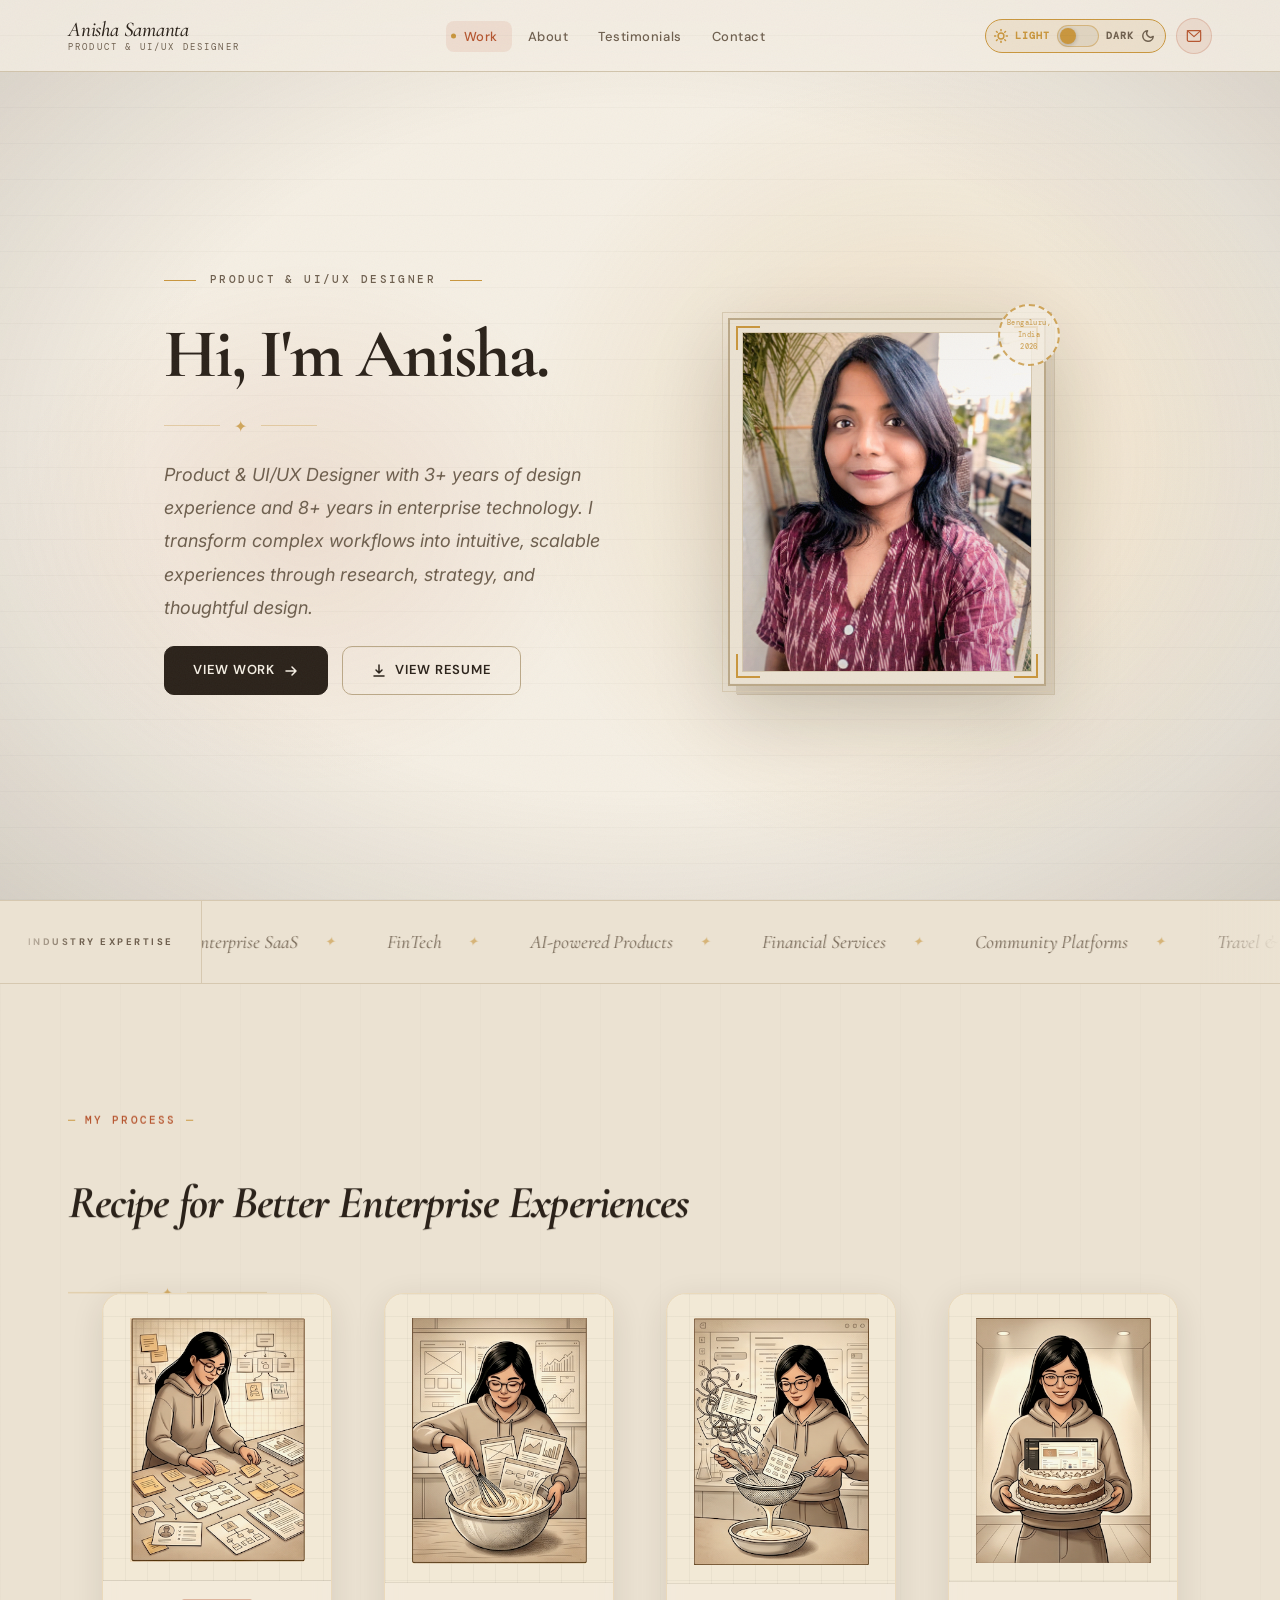
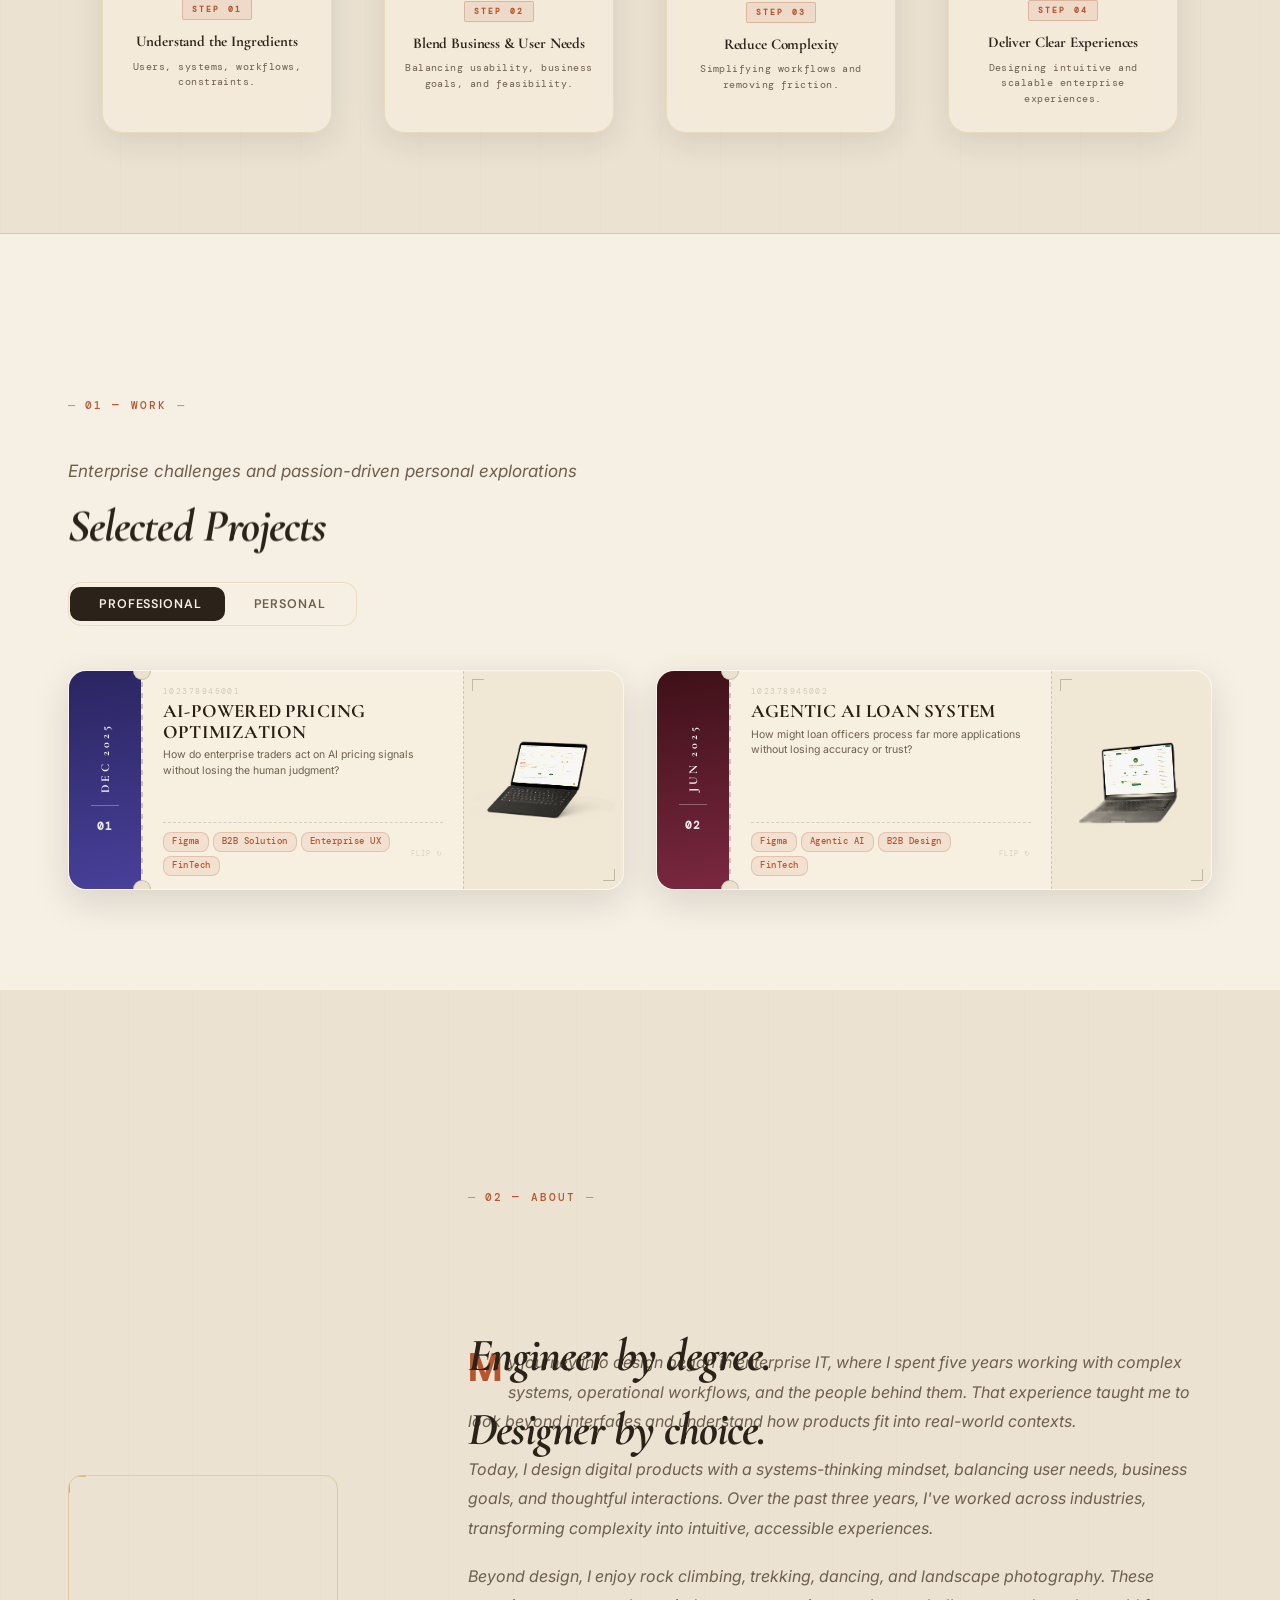
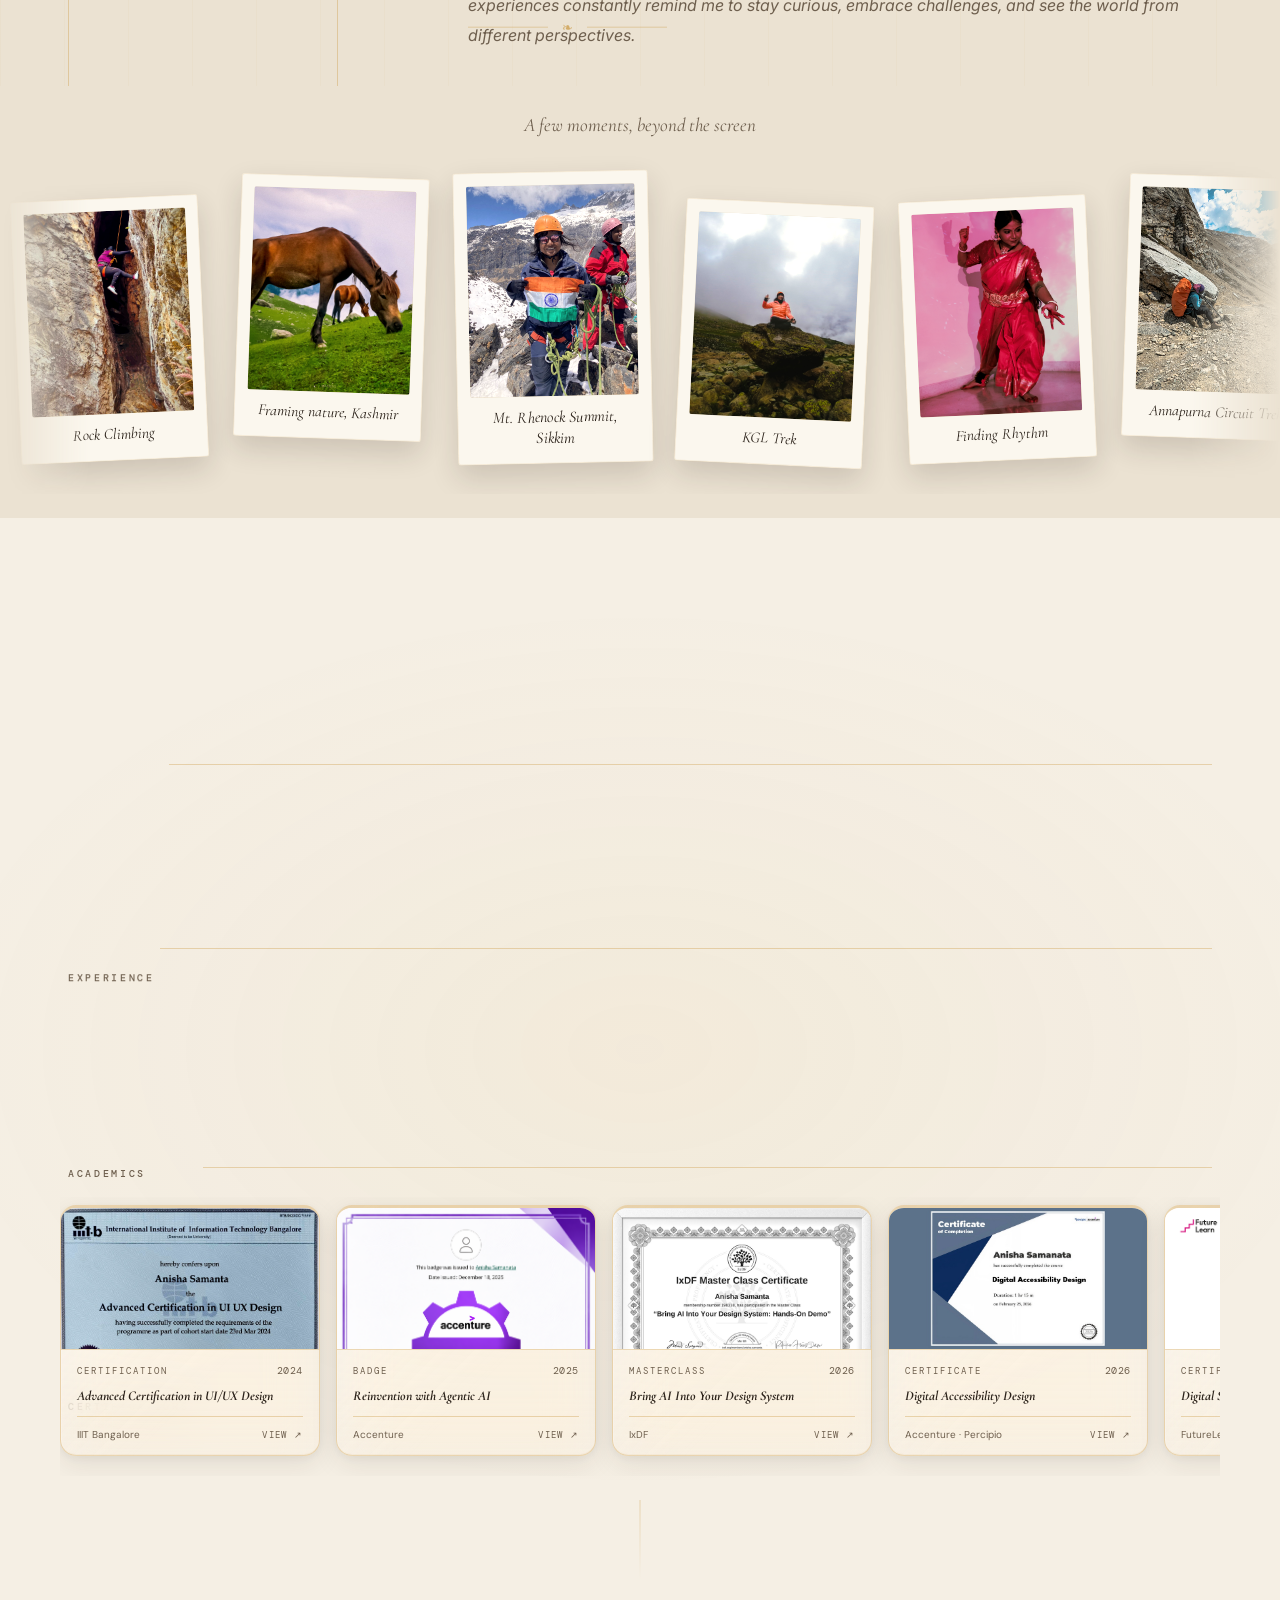
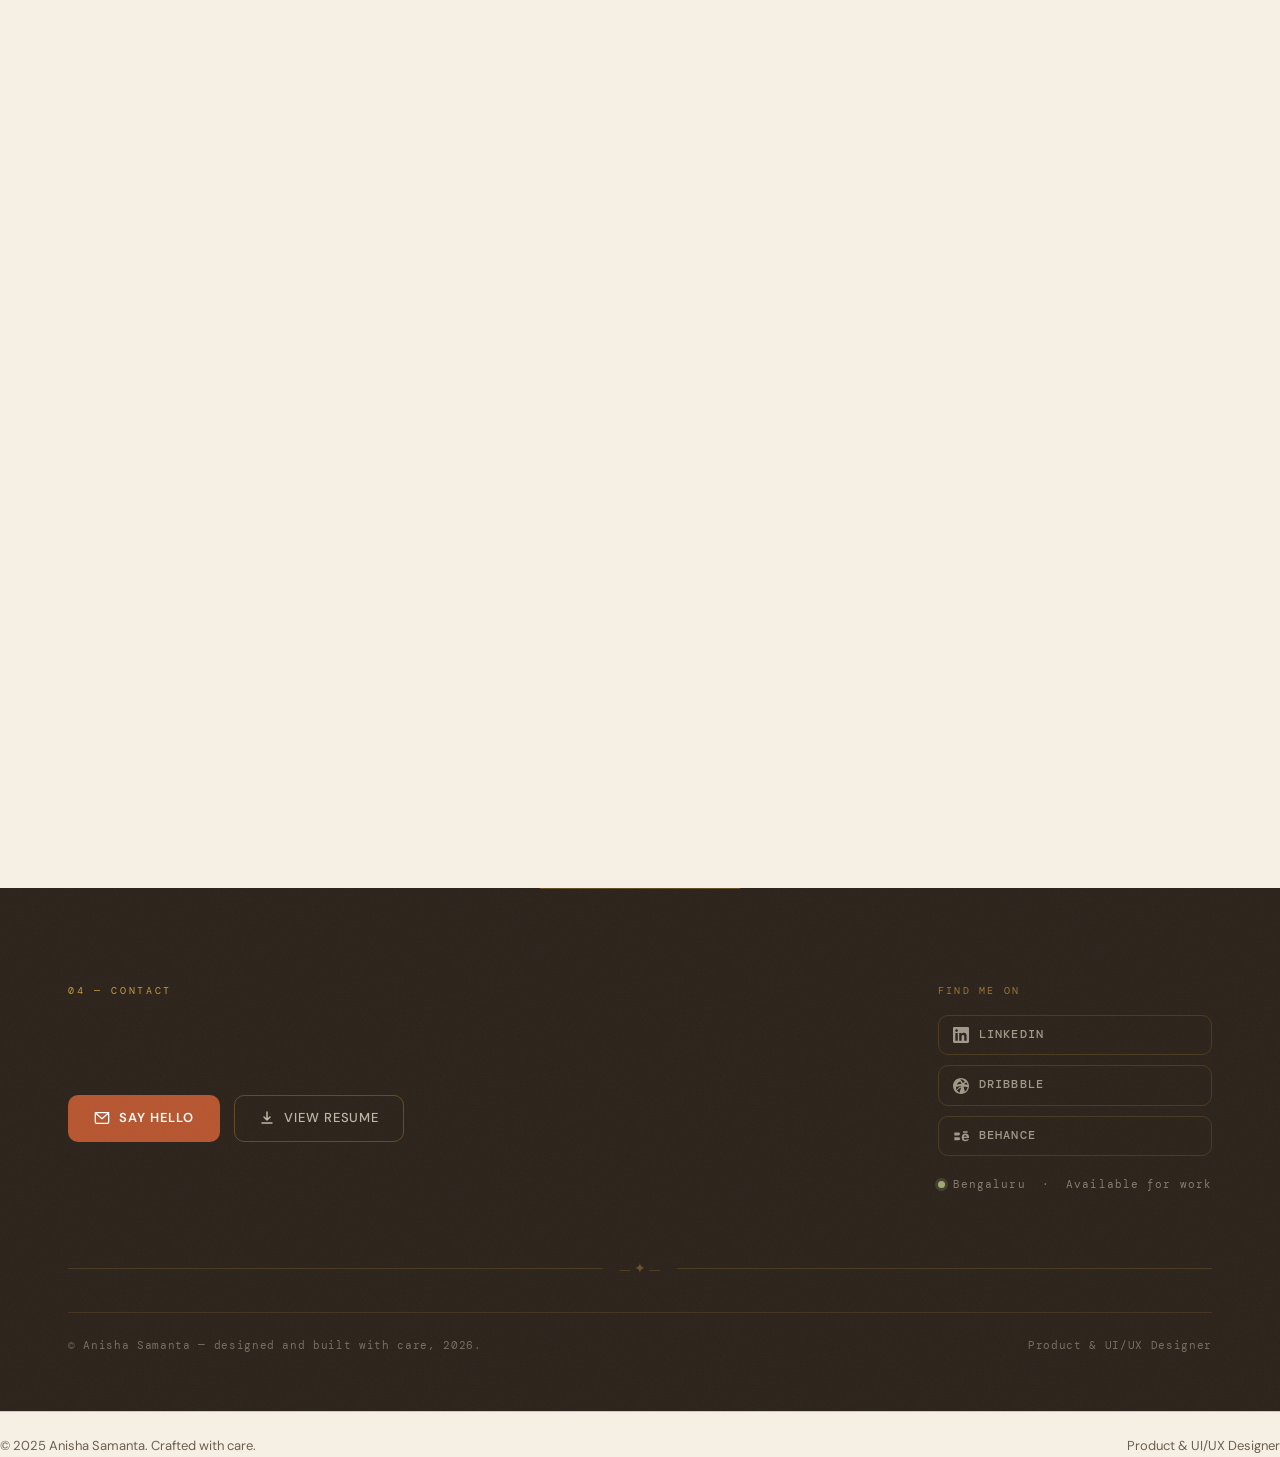
==== index.html @ d546211e "Resume: tighten header spacing to fit strictly one page; testimonials always-moving + faster Co-Auth" ====
<!DOCTYPE html>
<html lang="en" data-theme="light">
<head>
    <meta charset="UTF-8">
    <meta name="viewport" content="width=device-width, initial-scale=1.0">
    <title>Anisha Samanta — UI/UX & Product Designer</title>
    <link rel="preconnect" href="https://fonts.googleapis.com">
    <link rel="preconnect" href="https://fonts.gstatic.com" crossorigin>
    <link href="https://fonts.googleapis.com/css2?family=Cormorant+Garamond:ital,wght@0,300;0,500;0,700;1,300;1,500;1,700&family=Playfair+Display:ital,wght@0,400;0,600;0,700;1,400;1,600;1,700&family=Inter:wght@300;400;500;600&family=DM+Mono:ital,wght@0,400;0,500;1,400&family=DM+Sans:wght@300;400;500;600&display=swap" rel="stylesheet">
<style>

/* ═══════════════════════════════════════════════════════
   DESIGN TOKENS — VINTAGE & AESTHETIC SYSTEM
═══════════════════════════════════════════════════════ */
*, *::before, *::after { box-sizing: border-box; margin: 0; padding: 0; }

:root {
    /* Brief: Paper Cream · Aged Linen · Tea-stain */
    --bg:          #F5EFE4;
    --surface:     #EBE2D2;
    --surface-2:   #E0D4C0;
    --nav-bg:      rgba(245,239,228,0.78);

    /* Brief: Deep Sepia · Faded Ink */
    --ink:         #2B221A;
    --ink-muted:   #6E5F4E;
    --ink-subtle:  #9A8A78;

    /* Brief: Burnt Terracotta */
    --rust:        #B6552F;
    --rust-light:  rgba(182,85,47,0.10);
    --rust-hover:  #9E4822;

    /* Brief: Mustard Ochre */
    --gold:        #C9963D;
    --gold-mid:    rgba(201,150,61,0.35);
    --gold-faint:  rgba(201,150,61,0.13);

    /* Brief: Olive Sage */
    --olive:       #7A8456;

    /* Brief: Tea-stain */
    --border:      #D6C8B0;
    --border-dark: #BBA888;

    --shadow-sm:   0 2px 6px  rgba(43,34,26,0.12);
    --shadow:      0 8px 32px rgba(43,34,26,0.14);
    --shadow-lg:   0 24px 72px rgba(43,34,26,0.20);

    /* Glassmorphism tokens */
    --glass-bg:      rgba(245,239,228, 0.62);
    --glass-border:  rgba(201,150,61,  0.20);
    --glass-shine:   inset 0 1px 0 rgba(255,255,255, 0.32);
    --glass-blur:    blur(14px) saturate(1.5);

    /* Brief: Cormorant Garamond primary serif · Inter body/UI · DM Mono for labels */
    --serif: 'Cormorant Garamond', 'Playfair Display', Georgia, serif;
    --body:  'Inter', 'DM Sans', system-ui, -apple-system, sans-serif;
    --mono:  'DM Mono', 'JetBrains Mono', monospace;
    --ui:    'DM Sans', system-ui, -apple-system, sans-serif;

    --nav-h: 72px;
    --ease:  0.28s ease;
}

[data-theme="dark"] {
    --bg:          #16100A;
    --surface:     #201810;
    --surface-2:   #2A201A;
    --nav-bg:      rgba(22,16,10,0.78);
    --ink:         #F0E8D4;
    --ink-muted:   #C0AC90;
    --ink-subtle:  #8A7A65;
    --rust:        #D46C40;
    --rust-light:  rgba(212,108,64,0.12);
    --rust-hover:  #E07A52;
    --gold:        #D4A840;
    --gold-mid:    rgba(212,168,64,0.30);
    --gold-faint:  rgba(212,168,64,0.11);
    --olive:       #9EAA72;
    --border:      #3A2C1C;
    --border-dark: #4A3828;
    --shadow-sm:   0 2px 6px  rgba(0,0,0,0.40);
    --shadow:      0 8px 32px rgba(0,0,0,0.50);
    --shadow-lg:   0 24px 72px rgba(0,0,0,0.65);

    /* Glassmorphism tokens — dark mode */
    --glass-bg:      rgba(22,14,6,    0.62);
    --glass-border:  rgba(212,168,64, 0.16);
    --glass-shine:   inset 0 1px 0 rgba(255,255,255, 0.05);
    --glass-blur:    blur(14px) saturate(1.4);
}

html { scroll-behavior: smooth; overflow-x: hidden; }

.sr-only {
    position: absolute; width: 1px; height: 1px; padding: 0;
    margin: -1px; overflow: hidden; clip: rect(0,0,0,0);
    white-space: nowrap; border: 0;
}

body {
    font-family: var(--body);
    background-color: var(--bg);
    color: var(--ink);
    line-height: 1.6;
    overflow-x: hidden;
    transition: background-color 0.3s, color 0.3s;
}

/* Paper horizontal lines */
body::after {
    content: '';
    position: fixed; inset: 0; z-index: 9998; pointer-events: none;
    background-image: repeating-linear-gradient(
        0deg,
        rgba(43,34,26,0.025) 0px, rgba(43,34,26,0.025) 1px,
        transparent 1px, transparent 36px
    );
}
/* Grain overlay — brief: 3–5% opacity */
body::before {
    content: '';
    position: fixed; inset: 0; z-index: 9999; pointer-events: none;
    opacity: 0.04;
    background-image: url("data:image/svg+xml,%3Csvg xmlns='http://www.w3.org/2000/svg' width='300' height='300'%3E%3Cfilter id='n'%3E%3CfeTurbulence type='fractalNoise' baseFrequency='0.78' numOctaves='4' stitchTiles='stitch'/%3E%3C/filter%3E%3Crect width='300' height='300' filter='url(%23n)'/%3E%3C/svg%3E");
    background-size: 280px 280px;
}

img { max-width: 100%; display: block; }
a   { text-decoration: none; color: inherit; }
ul  { list-style: none; }
button { cursor: pointer; border: none; background: none; font-family: inherit; }
.container { max-width: 1200px; margin: 0 auto; padding: 0 28px; }

/* ═══════════════════════════════════════════════════════
   SCROLL REVEAL
═══════════════════════════════════════════════════════ */
.reveal {
    opacity: 0; transform: translateY(32px);
    transition: opacity 0.75s cubic-bezier(0.16,1,0.3,1), transform 0.75s cubic-bezier(0.16,1,0.3,1);
}
.reveal.in { opacity: 1; transform: translateY(0); }

.reveal-left  { opacity: 0; transform: translateX(-44px); transition: opacity 0.75s cubic-bezier(0.16,1,0.3,1), transform 0.75s cubic-bezier(0.16,1,0.3,1); }
.reveal-right { opacity: 0; transform: translateX( 44px); transition: opacity 0.75s cubic-bezier(0.16,1,0.3,1), transform 0.75s cubic-bezier(0.16,1,0.3,1); }
.reveal-scale { opacity: 0; transform: scale(0.88) translateY(20px); transition: opacity 0.8s ease, transform 0.8s cubic-bezier(0.34,1.2,0.64,1); }

.reveal-left.in,
.reveal-right.in  { opacity: 1; transform: translateX(0); }
.reveal-scale.in  { opacity: 1; transform: scale(1) translateY(0); }

.d1 { transition-delay: 0.06s; }
.d2 { transition-delay: 0.14s; }
.d3 { transition-delay: 0.22s; }
.d4 { transition-delay: 0.30s; }
.d5 { transition-delay: 0.38s; }
.d6 { transition-delay: 0.46s; }

.parallax-el { will-change: transform; }
.section-head h2,
.section-head .s-label,
.section-head .s-rule,
.postmark,
.footer-heading,
.cred-sub-title h3 { will-change: transform; }

@media (prefers-reduced-motion: reduce) {
    .reveal, .reveal-left, .reveal-right, .reveal-scale {
        opacity: 1; transform: none; transition: none;
    }
    .parallax-el, .hero-glow, .vignette, .dust { will-change: auto; }
}

/* ═══════════════════════════════════════════════════════
   SHARED SECTION HEADER
═══════════════════════════════════════════════════════ */
.section-head { margin-bottom: 56px; }

/* Brief: mono labels for section numbers */
.s-label {
    display: inline-flex; align-items: center; gap: 10px;
    font-family: var(--mono);
    font-size: 10.5px; font-weight: 500; letter-spacing: 0.20em;
    text-transform: uppercase; color: var(--rust);
    margin-bottom: 14px;
}
.s-label::before, .s-label::after {
    content: '—' / ''; color: var(--gold);
    font-family: var(--mono); font-weight: 400;
    font-size: 12px; letter-spacing: 0;
}

.section-head h2 {
    font-family: var(--serif);
    font-size: clamp(30px, 3.6vw, 50px);
    font-weight: 700; font-style: italic;
    letter-spacing: -0.02em; color: var(--ink);
    margin-bottom: 12px;
}
.section-head p {
    font-family: var(--body);
    font-size: 17px; font-style: italic;
    color: var(--ink-muted); max-width: 520px;
}

/* Ornamental rule under section head */
.s-rule {
    display: flex; align-items: center; gap: 14px;
    margin-top: 20px;
}
.s-rule-line { height: 1px; flex: 1; background: var(--gold-mid); max-width: 80px; }
.s-rule-sym  { font-size: 13px; color: var(--gold); opacity: 0.7; }

/* ═══════════════════════════════════════════════════════
   NAV
═══════════════════════════════════════════════════════ */
nav {
    position: fixed; top: 0; left: 0; right: 0; z-index: 100;
    height: var(--nav-h);
    background: var(--nav-bg);
    backdrop-filter: blur(18px);
    -webkit-backdrop-filter: blur(18px);
    border-bottom: 1px solid var(--border);
    display: flex; align-items: center;
    transition: background var(--ease), border-color var(--ease);
}
.nav-inner { display: flex; align-items: center; justify-content: space-between; width: 100%; }

.nav-logo { display: flex; flex-direction: column; gap: 3px; line-height: 1; }
/* Brief: Cormorant Garamond italic weight 500 ~22px, terracotta underline draws in on hover */
.logo-name {
    font-family: var(--serif); font-size: 21px; font-weight: 500; font-style: italic;
    letter-spacing: -0.01em; color: var(--ink);
    position: relative; display: inline-block;
    transition: color var(--ease);
}
.logo-name::after {
    content: '';
    position: absolute; left: 0; bottom: -2px; width: 0; height: 1.5px;
    background: var(--rust);
    transition: width 0.2s ease;
}
.logo-name:hover { color: var(--rust); }
.logo-name:hover::after { width: 100%; }

/* Brief: mono font for sub-label */
.logo-sub {
    font-family: var(--mono); font-size: 9px; font-weight: 400;
    letter-spacing: 0.24em; text-transform: uppercase; color: var(--ink-muted);
}

.nav-links { display: flex; align-items: center; gap: 2px; }
.nav-links a {
    font-family: var(--ui); padding: 7px 14px; border-radius: 8px;
    font-size: 13px; font-weight: 500; letter-spacing: 0.04em; color: var(--ink-muted);
    transition: color var(--ease), background var(--ease);
    position: relative;
}
.nav-links a:hover { color: var(--ink); background: var(--surface); }
/* Brief: active section gets a small mustard dot before the label */
.nav-links a.active { color: var(--rust); background: var(--rust-light); }
.nav-links a.active::before {
    content: '';
    position: absolute; left: 5px; top: 50%; transform: translateY(-50%);
    width: 5px; height: 5px; border-radius: 50%;
    background: var(--gold);
}
.nav-links a.active { padding-left: 18px; }

/* Brief: nav shrinks on scroll (padding 24px → 16px) */
nav { transition: background var(--ease), border-color var(--ease), padding var(--ease); }
nav.nav-scrolled { padding-top: 0; padding-bottom: 0; }
nav.nav-scrolled .nav-inner { height: calc(var(--nav-h) - 16px); }

.nav-actions { display: flex; align-items: center; gap: 10px; }
.nav-hello-btn {
    display: inline-flex; align-items: center; justify-content: center;
    width: 36px; height: 36px;
    text-decoration: none;
    color: var(--rust);
    background: var(--rust-light);
    border: 1px solid rgba(182,85,47,0.22);
    border-radius: 50%;
    transition: background 0.18s, border-color 0.18s, color 0.18s, transform 0.18s;
    flex-shrink: 0;
}
.nav-hello-btn svg { width: 16px; height: 16px; flex-shrink: 0; }
.nav-hello-btn:hover {
    background: var(--rust);
    border-color: var(--rust);
    color: #fff;
    transform: translateY(-1px);
}
@media (max-width: 640px) { .nav-hello-btn { display: none; } }

/* ── Theme toggle pill ── */
.theme-toggle {
    display: flex; align-items: center; gap: 7px;
    background: none; border: none; cursor: pointer;
    padding: 5px 10px 5px 8px; border-radius: 24px;
    border: 1.5px solid var(--gold);
    background: var(--gold-faint);
    transition: background 0.25s, box-shadow 0.25s;
    animation: tt-hello 2.4s ease-in-out 0.8s 3;
}
.theme-toggle:hover { background: rgba(201,150,61,0.18); box-shadow: 0 0 0 3px rgba(201,150,61,0.18); }

@keyframes tt-hello {
    0%,100% { box-shadow: 0 0 0 0 rgba(201,150,61,0); }
    50%      { box-shadow: 0 0 0 6px rgba(201,150,61,0); }
    25%,75%  { box-shadow: 0 0 0 5px rgba(201,150,61,0.28); }
}

.tt-track {
    position: relative; flex-shrink: 0;
    width: 42px; height: 22px;
    background: var(--surface-2);
    border: 1.5px solid rgba(201,150,61,0.5);
    border-radius: 11px;
    transition: background 0.3s;
}
[data-theme="dark"] .tt-track { background: rgba(201,150,61,0.12); }

.tt-thumb {
    position: absolute; top: 2px; left: 2px;
    width: 16px; height: 16px; border-radius: 50%;
    background: var(--gold);
    box-shadow: 0 1px 4px rgba(0,0,0,0.22);
    transition: transform 0.35s cubic-bezier(0.34,1.28,0.64,1);
}
[data-theme="dark"] .tt-thumb { transform: translateX(20px); }

.tt-icon { width: 14px; height: 14px; flex-shrink: 0; transition: color 0.3s; color: var(--ink-muted); }
[data-theme="light"] .tt-sun  { color: var(--gold); }
[data-theme="dark"]  .tt-moon { color: var(--gold); }

.tt-label {
    font-family: var(--mono); font-size: 10px; font-weight: 700;
    letter-spacing: 0.1em; text-transform: uppercase;
    color: var(--ink-muted); transition: color 0.3s; white-space: nowrap;
}
[data-theme="light"] .tt-label-light { color: var(--gold); }
[data-theme="light"] .tt-label-dark  { color: var(--ink-muted); }
[data-theme="dark"]  .tt-label-dark  { color: var(--gold); }
[data-theme="dark"]  .tt-label-light { color: var(--ink-muted); }

.ham-btn {
    display: none; width: 38px; height: 38px; border-radius: 10px;
    background: var(--glass-bg); border: 1px solid var(--glass-border);
    backdrop-filter: var(--glass-blur); -webkit-backdrop-filter: var(--glass-blur);
    align-items: center; justify-content: center;
    flex-direction: column; gap: 5px; padding: 10px;
}
.ham-btn span { display: block; width: 100%; height: 1.5px; background: var(--ink); border-radius: 2px; transition: all var(--ease); }

.mob-nav {
    display: none; position: fixed; top: var(--nav-h); left: 0; right: 0;
    background: var(--glass-bg);
    backdrop-filter: var(--glass-blur);
    -webkit-backdrop-filter: var(--glass-blur);
    border-bottom: 1px solid var(--glass-border);
    border-radius: 0 0 16px 16px;
    padding: 12px 20px 16px; flex-direction: column; gap: 2px; z-index: 99;
    box-shadow: 0 12px 32px rgba(43,34,26,0.14), var(--glass-shine);
}
.mob-nav.open { display: flex; }
.mob-nav a {
    font-family: var(--ui); padding: 12px 16px; border-radius: 10px;
    font-size: 14px; font-weight: 500; color: var(--ink-muted); transition: all var(--ease);
}
.mob-nav a:hover { color: var(--ink); background: rgba(201,150,61,0.10); }

/* ═══════════════════════════════════════════════════════
   HERO
═══════════════════════════════════════════════════════ */
#hero {
    min-height: 100vh; padding-top: var(--nav-h);
    display: flex; align-items: center;
    position: relative; overflow: hidden;
}
.hero-glow {
    position: absolute; inset: 0; z-index: 0; pointer-events: none; will-change: transform;
    background:
        radial-gradient(ellipse 52% 72% at 72% 52%, rgba(201,150,61,0.22) 0%, transparent 62%),
        radial-gradient(ellipse 40% 50% at 24% 58%, rgba(182,85,47,0.10) 0%, transparent 58%);
}
[data-theme="dark"] .hero-glow {
    background:
        radial-gradient(ellipse 52% 72% at 72% 52%, rgba(212,168,64,0.22) 0%, transparent 62%),
        radial-gradient(ellipse 40% 50% at 24% 58%, rgba(212,108,64,0.12) 0%, transparent 58%);
}
.vignette {
    position: absolute; inset: 0; z-index: 1; pointer-events: none; will-change: transform;
    background: radial-gradient(ellipse 85% 85% at 50% 50%, transparent 45%, rgba(43,34,26,0.22) 100%);
}
[data-theme="dark"] .vignette {
    background: radial-gradient(ellipse 85% 85% at 50% 50%, transparent 45%, rgba(0,0,0,0.45) 100%);
}
.dust { position: absolute; inset: 0; z-index: 2; pointer-events: none; overflow: hidden; will-change: transform; }
.d { position: absolute; border-radius: 50%; background: var(--gold); opacity: 0; animation: rise linear infinite; }
@keyframes rise {
    0%      { opacity: 0; transform: translateY(0) scale(1); }
    10%,88% { opacity: var(--op); }
    100%    { opacity: 0; transform: translateY(-100px) scale(0.6); }
}

.hero-grid {
    display: grid; grid-template-columns: 1fr 1fr; gap: 72px; align-items: center;
    position: relative; z-index: 3; padding: 72px 0 56px;
}
.hero-text { animation: fadeUp 1s cubic-bezier(0.16,1,0.3,1) both; }

.eyebrow { display: inline-flex; align-items: center; gap: 14px; margin-bottom: 28px; }
.eyebrow-rule { display: block; width: 32px; height: 1.5px; background: var(--gold); flex-shrink: 0; }
/* Brief: mono for eyebrow label */
.eyebrow-text {
    font-family: var(--mono); font-size: 11px; font-weight: 500;
    letter-spacing: 0.22em; text-transform: uppercase; color: var(--ink-muted);
}
.hero-h1 {
    font-family: var(--serif); font-size: clamp(38px, 5.4vw, 70px);
    font-weight: 700; line-height: 1.08; letter-spacing: -0.025em; margin-bottom: 26px;
}
.hero-h1 em { font-style: italic; font-weight: 400; color: var(--rust); }

.orn { display: flex; align-items: center; gap: 14px; margin-bottom: 24px; }
.orn-line { flex: 1; height: 1px; background: var(--gold-mid); max-width: 56px; }
.orn-sym  { font-size: 16px; color: var(--gold); line-height: 1; opacity: 0.80; }

.hero-p {
    font-family: var(--body); font-size: 18px; font-style: italic;
    color: var(--ink-muted); line-height: 1.85; max-width: 440px; margin-bottom: 22px;
}

/* Hero — current company, centered below the photo, width matched to the photo */
.hero-current {
    margin-top: 22px; align-self: stretch; box-sizing: border-box;
    display: flex; flex-direction: column; align-items: center; gap: 8px;
    padding: 13px 20px; border-radius: 12px; white-space: nowrap;
    background: var(--glass-bg);
    backdrop-filter: var(--glass-blur); -webkit-backdrop-filter: var(--glass-blur);
    border: 1px solid var(--glass-border); box-shadow: var(--shadow), var(--glass-shine);
}
.hc-cur-label { font-family: var(--mono); font-size: 9.5px; font-weight: 500; letter-spacing: 0.14em; text-transform: uppercase; color: var(--ink-muted); }
.hc-logos { display: flex; align-items: center; justify-content: center; gap: 14px; }
.hc-sep { width: 1px; height: 15px; background: var(--gold-mid); flex-shrink: 0; }
.hero-current .hp-logo { height: 14px; }
/* Accenture art includes the chevron above the wordmark — taller box to match optically */
.hc-logos img.hp-logo:last-of-type { height: 22px; }

/* Company logos (hero + about) */
.hp-co { font-family: var(--serif); font-size: 19px; font-weight: 700; font-style: italic; color: var(--ink); line-height: 1; } /* onerror text fallback */
.hp-logo { display: block; height: 18px; width: auto; max-width: 130px; object-fit: contain; }
/* Dark mode: dark-inked logos would vanish — sit them on a light chip, brand colors untouched */
[data-theme="dark"] .hp-logo {
    box-sizing: content-box; background: #F2EAD9;
    padding: 4px 8px; border-radius: 6px;
    box-shadow: 0 1px 4px rgba(0,0,0,0.28);
}


.ctas { display: flex; gap: 14px; flex-wrap: wrap; margin-bottom: 30px; }

.btn {
    display: inline-flex; align-items: center; gap: 8px;
    padding: 13px 28px; border-radius: 10px;
    font-family: var(--ui); font-size: 13px; font-weight: 600;
    letter-spacing: 0.06em; text-transform: uppercase;
    transition: all var(--ease); white-space: nowrap;
    position: relative; overflow: hidden;
}
.btn:active { transform: scale(0.97) !important; }
.btn svg { flex-shrink: 0; transition: transform 0.3s ease; }

.btn-primary { background: var(--ink); color: var(--bg); border: 1.5px solid var(--ink); }
.btn-primary:hover {
    background: var(--rust); border-color: var(--rust); color: #fff;
    transform: translateY(-2px); box-shadow: 0 8px 28px rgba(182,85,47,0.35);
}
.btn-primary:hover svg { transform: translateX(3px); }

.btn-ghost { background: transparent; color: var(--ink); border: 1.5px solid var(--border-dark); }
.btn-ghost:hover { border-color: var(--rust); color: var(--rust); transform: translateY(-2px); }
.btn-ghost:hover svg { transform: translateY(2px); }

/* Brief: mono for availability label */
.badge-avail { display: inline-flex; align-items: center; gap: 9px; font-family: var(--mono); font-size: 11px; font-weight: 400; letter-spacing: 0.08em; color: var(--ink-muted); }
/* Brief: Olive Sage dot for availability */
.avail-dot { width: 8px; height: 8px; border-radius: 50%; background: var(--olive); flex-shrink: 0; box-shadow: 0 0 0 3px rgba(122,132,86,0.22); animation: blink 2.6s ease-in-out infinite; }
@keyframes blink {
    0%,100% { box-shadow: 0 0 0 3px rgba(122,132,86,0.22); }
    50%      { box-shadow: 0 0 0 7px rgba(122,132,86,0.08); }
}

/* Portrait */
.hero-portrait {
    display: flex; justify-content: center; align-items: flex-start;
    animation: fadeUp 1s cubic-bezier(0.16,1,0.3,1) 0.22s both;
    padding-top: 16px; padding-right: 18px;
}
.port-wrap { position: relative; display: inline-block; padding-bottom: 0; }

.port-frame {
    position: relative; display: block; padding: 12px;
    background: var(--surface); border: 2px solid var(--border-dark);
    outline: 1px solid var(--border); outline-offset: 5px;
    box-shadow: var(--shadow-lg), 8px 8px 0 var(--surface-2), 9px 9px 0 var(--border);
    transition: box-shadow var(--ease), outline-color var(--ease);
}
.port-frame:hover { outline-color: var(--gold); }

.port-frame::before { content: ''; position: absolute; top: 6px; left: 6px; width: 24px; height: 24px; border-top: 2px solid var(--gold); border-left: 2px solid var(--gold); }
.port-frame::after  { content: ''; position: absolute; bottom: 6px; right: 6px; width: 24px; height: 24px; border-bottom: 2px solid var(--gold); border-right: 2px solid var(--gold); }
.c-tr { position: absolute; top: 6px; right: 6px; width: 24px; height: 24px; border-top: 2px solid var(--gold); border-right: 2px solid var(--gold); }
.c-bl { position: absolute; bottom: 6px; left: 6px; width: 24px; height: 24px; border-bottom: 2px solid var(--gold); border-left: 2px solid var(--gold); }

.port-stamp {
    position: absolute; top: -16px; right: -16px; width: 62px; height: 62px; border-radius: 50%;
    border: 2px dashed var(--gold); background: var(--bg);
    display: flex; align-items: center; justify-content: center; opacity: 0.80; z-index: 4;
    transition: transform 0.5s ease, opacity var(--ease);
}
.port-frame:hover .port-stamp { transform: rotate(15deg); opacity: 1; }
.port-stamp span { font-family: var(--mono); font-size: 7px; font-weight: 500; color: var(--gold); text-align: center; line-height: 1.7; letter-spacing: 0.06em; }

.port-inner {
    width: 290px; height: 340px; background: var(--surface-2); border: 1px solid var(--border);
    overflow: hidden; position: relative; display: flex; align-items: center; justify-content: center;
}
.port-inner img { width: 100%; height: 100%; object-fit: cover; object-position: top; filter: sepia(0.20) contrast(1.08) brightness(0.97) saturate(1.18) hue-rotate(-6deg); transition: filter 0.5s ease, transform 0.5s ease; }
.port-inner img:hover { filter: sepia(0.08) contrast(1.05) brightness(1.0) saturate(1.28); transform: scale(1.03); }
.port-inner::after { content: ''; position: absolute; inset: 0; pointer-events: none; background: linear-gradient(160deg, rgba(201,150,61,0.08) 0%, transparent 45%, rgba(43,34,26,0.18) 100%); }
.port-initials { font-family: var(--serif); font-size: 76px; font-weight: 700; font-style: italic; color: var(--rust); opacity: 0.12; user-select: none; position: absolute; letter-spacing: -4px; }

.port-stats {
    position: absolute; bottom: 0; left: 50%; transform: translateX(-50%);
    background: var(--glass-bg);
    backdrop-filter: var(--glass-blur); -webkit-backdrop-filter: var(--glass-blur);
    border: 1px solid var(--glass-border); border-radius: 14px;
    border-left: 3px solid var(--gold); padding: 14px 22px; display: flex;
    gap: 26px; box-shadow: var(--shadow), var(--glass-shine); white-space: nowrap;
}
.stat-num { font-family: var(--serif); font-size: 28px; font-weight: 700; font-style: italic; color: var(--rust); letter-spacing: -1px; line-height: 1; }
.stat-lbl { font-family: var(--ui); font-size: 9.5px; font-weight: 600; letter-spacing: 0.14em; text-transform: uppercase; color: var(--ink-muted); margin-top: 5px; }

@keyframes fadeUp { from { opacity: 0; transform: translateY(32px); } to { opacity: 1; transform: translateY(0); } }

/* Brief: scroll cue — thin vertical line + SCROLL ↓ label */
.scroll-cue {
    display: flex; align-items: center; gap: 14px;
    margin-top: 40px;
}
.scroll-cue-line {
    width: 1px; height: 48px;
    background: linear-gradient(to bottom, var(--gold), transparent);
    flex-shrink: 0;
}
.scroll-cue-label {
    font-family: var(--mono); font-size: 10px; font-weight: 400;
    letter-spacing: 0.22em; text-transform: uppercase;
    color: var(--ink-subtle); writing-mode: horizontal-tb;
    animation: scrollBounce 2s ease-in-out infinite;
}
@keyframes scrollBounce {
    0%, 100% { transform: translateY(0); opacity: 0.6; }
    50%       { transform: translateY(4px); opacity: 1; }
}

/* ═══════════════════════════════════════════════════════
   TICKER BELT
═══════════════════════════════════════════════════════ */
.ticker-belt { border-top: 1px solid var(--border); background: var(--surface); overflow: hidden; position: relative; }
.ticker-belt::before, .ticker-belt::after { content: ''; position: absolute; top: 0; bottom: 0; width: 80px; z-index: 2; pointer-events: none; }
.ticker-belt::before { left: 0; background: linear-gradient(to right, var(--surface), transparent); }
.ticker-belt::after  { right: 0; background: linear-gradient(to left,  var(--surface), transparent); }

.ticker-row { display: flex; align-items: stretch; }
.ticker-label { flex-shrink: 0; font-family: var(--ui); font-size: 9.5px; font-weight: 700; letter-spacing: 0.26em; text-transform: uppercase; color: var(--ink-muted); padding: 0 28px; border-right: 1px solid var(--border); display: flex; align-items: center; white-space: nowrap; }
.ticker-scroll { overflow: hidden; flex: 1; }
.ticker-track { display: flex; align-items: center; width: max-content; padding: 26px 0; will-change: transform; }
.tick { font-family: var(--serif); font-size: 19px; font-weight: 400; font-style: italic; color: var(--ink-muted); padding: 0 26px; white-space: nowrap; transition: color var(--ease); display: flex; align-items: center; gap: 26px; }
.tick:hover { color: var(--rust); }
.tick-sep { font-size: 13px; color: var(--gold); opacity: 0.60; }

/* ═══════════════════════════════════════════════════════
   DESIGN APPROACH — RECIPE CARDS
═══════════════════════════════════════════════════════ */
#approach {
    padding: 100px 0;
    background: var(--surface);
    border-top: 1px solid var(--border);
    position: relative;
    overflow: hidden;
}
#approach::before {
    content: '';
    position: absolute; inset: 0; pointer-events: none;
    background-image: repeating-linear-gradient(
        90deg, rgba(43,34,26,0.015) 0px, rgba(43,34,26,0.015) 1px, transparent 1px, transparent 60px
    );
}

.recipe-steps {
    display: flex;
    align-items: stretch;
    justify-content: center;
    gap: 0;
    margin-top: 56px;
}

/* Glassmorphic recipe card */
.recipe-step {
    flex: 1;
    max-width: 230px;
    display: flex;
    flex-direction: column;
    background: var(--glass-bg);
    backdrop-filter: var(--glass-blur);
    -webkit-backdrop-filter: var(--glass-blur);
    border: 1px solid var(--glass-border);
    border-radius: 20px;
    overflow: hidden;
    box-shadow: var(--glass-shine), 0 8px 32px rgba(43,34,26,0.11);
    transition: transform 0.35s ease, box-shadow 0.35s ease, border-color 0.35s ease;
}
.recipe-step:hover {
    transform: translateY(-10px);
    box-shadow: var(--glass-shine), 0 22px 56px rgba(43,34,26,0.17);
    border-color: rgba(201,150,61,0.35);
}

/* Image zone — warm paper with blueprint grid */
.recipe-step-img-zone {
    width: 100%;
    padding: 24px 20px 18px;
    background: rgba(242,233,213,0.80);
    background-image:
        linear-gradient(rgba(43,34,26,0.04) 1px, transparent 1px),
        linear-gradient(90deg, rgba(43,34,26,0.04) 1px, transparent 1px);
    background-size: 22px 22px;
    display: flex;
    align-items: center;
    justify-content: center;
    border-bottom: 1px solid rgba(43,34,26,0.09);
    min-height: 200px;
}

.recipe-step-img {
    width: 100%;
    max-width: 175px;
    height: auto;
    object-fit: contain;
    display: block;
    filter: sepia(0.1) contrast(1.06) brightness(0.97);
    transition: transform 0.4s cubic-bezier(0.34,1.56,0.64,1);
}
.recipe-step:hover .recipe-step-img { transform: scale(1.05); }

/* SVG icon zone (for steps without image files) */
.recipe-step-icon-zone {
    width: 100%;
    padding: 24px 20px 18px;
    background: rgba(242,233,213,0.80);
    background-image:
        linear-gradient(rgba(43,34,26,0.04) 1px, transparent 1px),
        linear-gradient(90deg, rgba(43,34,26,0.04) 1px, transparent 1px);
    background-size: 22px 22px;
    display: flex;
    align-items: center;
    justify-content: center;
    border-bottom: 1px solid rgba(43,34,26,0.09);
    min-height: 200px;
}

.recipe-step-icon {
    width: 150px;
    height: 150px;
    display: flex;
    align-items: center;
    justify-content: center;
    color: var(--rust);
    opacity: 0.75;
    transition: transform 0.4s cubic-bezier(0.34,1.56,0.64,1), opacity 0.3s;
}
.recipe-step:hover .recipe-step-icon { opacity: 1; transform: scale(1.06); }

/* Content zone below image */
.recipe-step-body {
    padding: 18px 18px 24px;
    display: flex;
    flex-direction: column;
    align-items: center;
    text-align: center;
    flex: 1;
}

.recipe-step-num {
    font-family: var(--mono);
    font-size: 8px;
    font-weight: 700;
    letter-spacing: 0.26em;
    text-transform: uppercase;
    color: var(--rust);
    border: 1px solid rgba(182,85,47,0.28);
    border-radius: 2px;
    padding: 3px 9px;
    margin-bottom: 12px;
    background: var(--rust-light);
}

.recipe-step-title {
    font-family: var(--serif);
    font-size: 15px;
    font-weight: 700;
    color: var(--ink);
    margin-bottom: 8px;
    line-height: 1.3;
    letter-spacing: -0.01em;
}

.recipe-step-caption {
    font-family: var(--mono);
    font-size: 9.5px;
    font-weight: 400;
    letter-spacing: 0.05em;
    color: var(--ink-muted);
    line-height: 1.65;
}

/* Dotted arrow between cards */
.recipe-arrow {
    flex-shrink: 0;
    width: 52px;
    display: flex;
    align-items: center;
    justify-content: center;
    color: var(--gold);
    opacity: 0;
    padding-bottom: 80px;
    transform: scaleX(0);
    transform-origin: left center;
    transition: opacity 0.35s ease, transform 0.5s cubic-bezier(0.16,1,0.3,1);
}

/* ── Approach section: scroll-triggered stagger animation ── */
.recipe-steps .recipe-step {
    opacity: 0;
    transform: translateX(-44px) scale(0.97);
    transition:
        opacity   0.6s cubic-bezier(0.16,1,0.3,1),
        transform 0.6s cubic-bezier(0.16,1,0.3,1),
        border-color 0.35s ease,
        box-shadow   0.35s ease;
}

/* Sequential reveal: steps slide in horizontally, arrows draw as a progress status.
   Revealed items stay open; the whole thing resets/replays when the section
   re-enters the viewport (see the approach observer JS). */
#approach.approach-in .recipe-steps .recipe-step {
    opacity: 1;
    transform: translateX(0) scale(1);
}
#approach.approach-in .recipe-steps .recipe-arrow { opacity: 0.72; transform: scaleX(1); }

/* Child order: step(1) arrow(2) step(3) arrow(4) step(5) arrow(6) step(7) */
#approach.approach-in .recipe-steps > :nth-child(1) { transition-delay: 0.10s; }
#approach.approach-in .recipe-steps > :nth-child(2) { transition-delay: 0.45s; }
#approach.approach-in .recipe-steps > :nth-child(3) { transition-delay: 0.70s; }
#approach.approach-in .recipe-steps > :nth-child(4) { transition-delay: 1.05s; }
#approach.approach-in .recipe-steps > :nth-child(5) { transition-delay: 1.30s; }
#approach.approach-in .recipe-steps > :nth-child(6) { transition-delay: 1.65s; }
#approach.approach-in .recipe-steps > :nth-child(7) { transition-delay: 1.90s; }

/* ═══════════════════════════════════════════════════════
   WORK / PROJECTS SECTION
═══════════════════════════════════════════════════════ */
#work {
    padding: 100px 0;
    background: var(--bg);
    border-top: 1px solid var(--border);
}

/* ── Tabs ── */
.tabs-shell {
    display: flex; align-items: center; gap: 0;
    width: fit-content;
    border: 1.5px solid var(--glass-border);
    border-radius: 14px;
    padding: 4px;
    background: var(--glass-bg);
    backdrop-filter: var(--glass-blur); -webkit-backdrop-filter: var(--glass-blur);
    box-shadow: var(--glass-shine);
    margin-bottom: 44px;
    position: relative;
}
/* Sliding pill */
.tab-pill {
    position: absolute; top: 4px; bottom: 4px;
    background: var(--ink); border-radius: 10px;
    transition: left 0.38s cubic-bezier(0.4,0,0.2,1), width 0.38s cubic-bezier(0.4,0,0.2,1);
    pointer-events: none; z-index: 0;
}

.tab-btn {
    font-family: var(--ui); font-size: 12.5px; font-weight: 600;
    letter-spacing: 0.07em; text-transform: uppercase;
    padding: 9px 26px; border-radius: 10px;
    color: var(--ink-muted); position: relative; z-index: 1;
    transition: color 0.28s ease;
}
.tab-btn.active { color: var(--bg); }
.tab-btn:hover:not(.active) { color: var(--ink); }

/* Micro: tab content fade-in */
.proj-grid { display: grid; grid-template-columns: repeat(2,1fr); gap: 32px; }
.proj-grid.hidden { display: none; }


/* ─── RETRO TICKET PROJECT CARDS ─────────────────────────── */
/*
  Layout mirrors the reference image:
  [colored stub | ADMIT ONE rotated] [perforated line + punch holes] [main body]
  Front: No. / stars / barcode / big title / tags
  Back : only description text
*/

/* ── Flip wrapper ── */
.proj-card {
    perspective: 1200px;
    height: 220px;
    position: relative;
}
.proj-card-inner {
    position: relative; width: 100%; height: 100%;
    transform-style: preserve-3d;
    /* NO filter here — CSS filter breaks transform-style:preserve-3d */
    transition: transform 0.7s cubic-bezier(0.4,0,0.2,1);
}
.proj-card:hover .proj-card-inner,
.proj-card-inner.flipped {
    transform: rotateY(180deg);
}
.proj-card-inner:focus { outline: none; }
.proj-card-inner:focus-visible {
    outline: 2px solid var(--rust);
    outline-offset: 3px;
    border-radius: 18px;
}

/* ── Shared face shell ── */
.proj-card-front,
.proj-card-back {
    position: absolute; inset: 0;
    backface-visibility: hidden; -webkit-backface-visibility: hidden;
    display: flex; flex-direction: row;
    background: rgba(247,240,226, 0.70);
    backdrop-filter: var(--glass-blur); -webkit-backdrop-filter: var(--glass-blur);
    border: 1px solid rgba(255,255,255, 0.42);
    border-radius: 18px;
    overflow: hidden;
    box-shadow: 0 12px 36px rgba(43,34,26,0.13), var(--glass-shine);
    transition: box-shadow 0.3s ease;
    cursor: pointer;
}
.proj-card:hover .proj-card-front,
.proj-card:hover .proj-card-back {
    box-shadow: 0 20px 52px rgba(43,34,26,0.20), var(--glass-shine);
}
/* prevent invisible front face from swallowing clicks when card is flipped */
.proj-card:hover .proj-card-front,
.proj-card-inner.flipped .proj-card-front {
    pointer-events: none;
}
[data-theme="dark"] .proj-card-front,
[data-theme="dark"] .proj-card-back {
    background: rgba(30,18,8, 0.65);
    border-color: rgba(201,150,61,0.18);
    box-shadow: 0 12px 36px rgba(0,0,0,0.40), var(--glass-shine);
}
.proj-card-back { transform: rotateY(180deg); }

/* ── Left colored stub — "ADMIT ONE" rotated ── */
.proj-stub {
    width: 72px; flex-shrink: 0;
    display: flex; flex-direction: column;
    align-items: center; justify-content: center;
    gap: 12px; padding: 18px 0;
}
.proj-stub-top {
    display: flex; flex-direction: column; align-items: center; gap: 4px;
}
.proj-stub-admit {
    font-family: var(--serif); font-size: 12px; font-weight: 900;
    letter-spacing: 0.24em; text-transform: uppercase;
    color: rgba(255,255,255,0.95); line-height: 1;
    writing-mode: vertical-lr; transform: rotate(180deg);
}
.proj-stub-hr {
    width: 28px; height: 1px;
    background: rgba(255,255,255,0.30);
}
.proj-stub-num {
    font-family: var(--mono); font-size: 11px; font-weight: 800;
    letter-spacing: 0.10em; color: rgba(255,255,255,0.90);
}

/* ── Vertical perforated separator + punch holes ── */
.proj-perf-v {
    width: 2px; flex-shrink: 0; position: relative;
    background: repeating-linear-gradient(
        to bottom,
        rgba(43,34,26,0.22) 0, rgba(43,34,26,0.22) 5px,
        transparent 5px, transparent 11px
    );
}
[data-theme="dark"] .proj-perf-v {
    background: repeating-linear-gradient(
        to bottom,
        rgba(201,150,61,0.28) 0, rgba(201,150,61,0.28) 5px,
        transparent 5px, transparent 11px
    );
}
/* punch holes — clipped by overflow:hidden to show semicircles at card edges */
.proj-perf-v::before,
.proj-perf-v::after {
    content: ''; position: absolute;
    left: 50%; transform: translateX(-50%);
    width: 18px; height: 18px; border-radius: 50%;
    background: #EAE2CF;
    border: 1.5px solid rgba(43,34,26,0.18);
    z-index: 5;
}
[data-theme="dark"] .proj-perf-v::before,
[data-theme="dark"] .proj-perf-v::after {
    background: #150F08; border-color: rgba(201,150,61,0.26);
}
.proj-perf-v::before { top: -9px; }
.proj-perf-v::after  { bottom: -9px; }

/* ── Front: main ticket body ── */
.proj-ticket-main {
    flex: 1; display: flex; flex-direction: column;
    padding: 14px 20px 13px;
}
.proj-ticket-top-row {
    display: flex; align-items: center; justify-content: space-between;
    margin-bottom: 4px;
}
.proj-ticket-no {
    font-family: var(--mono); font-size: 8.5px; font-weight: 700;
    letter-spacing: 0.22em; text-transform: uppercase;
    color: var(--rust); opacity: 0.75;
}
.proj-ticket-barcode {
    font-family: var(--mono); font-size: 8px; letter-spacing: 0.18em;
    color: var(--ink-subtle); opacity: 0.38; text-transform: uppercase;
}
.proj-ticket-stars {
    font-size: 8px; letter-spacing: 5px; color: var(--rust); opacity: 0.50;
}
.proj-title {
    font-family: var(--serif); font-size: 19px; font-weight: 900;
    color: #2A1F15; text-transform: uppercase;
    letter-spacing: 0.01em; line-height: 1.08;
    margin-bottom: 5px;
}
.proj-problem {
    font-family: var(--body); font-size: 10.5px; font-weight: 400;
    color: var(--ink-muted); line-height: 1.45;
    flex: 1; letter-spacing: 0;
}
[data-theme="dark"] .proj-title { color: #F0E6D3; }
.proj-ticket-bot-row {
    display: flex; align-items: center; justify-content: space-between;
    gap: 8px; padding-top: 9px; margin-top: 6px;
    border-top: 1px dashed rgba(43,34,26,0.16);
}
[data-theme="dark"] .proj-ticket-bot-row { border-top-color: rgba(201,150,61,0.18); }
.proj-tags { display: flex; flex-wrap: wrap; gap: 4px; }
.proj-tag {
    font-family: var(--mono); font-size: 8.5px; font-weight: 500;
    letter-spacing: 0.06em; padding: 2px 8px; border-radius: 8px;
    background: rgba(182,85,47,0.09); color: var(--rust);
    border: 1px solid rgba(182,85,47,0.22);
}
.proj-flip-hint {
    font-family: var(--mono); font-size: 7px; letter-spacing: 0.14em;
    text-transform: uppercase; color: var(--ink-subtle); opacity: 0.32;
    flex-shrink: 0;
}

/* ── Front: image / prototype column ── */
.proj-img-col {
    width: 160px; flex-shrink: 0;
    border-left: 1px dashed rgba(43,34,26,0.16);
    display: flex; align-items: center; justify-content: center;
    background: rgba(232,220,198,0.45);
    position: relative; overflow: hidden;
}
[data-theme="dark"] .proj-img-col {
    background: rgba(24,17,8,0.55);
    border-left-color: rgba(201,150,61,0.16);
}
/* vintage photo-mount corner brackets */
.proj-img-col::before,
.proj-img-col::after {
    content: ''; position: absolute;
    width: 12px; height: 12px;
    border-color: rgba(43,34,26,0.24); border-style: solid;
    z-index: 2;
}
.proj-img-col::before { top: 8px; left: 8px; border-width: 1.5px 0 0 1.5px; }
.proj-img-col::after  { bottom: 8px; right: 8px; border-width: 0 1.5px 1.5px 0; }
[data-theme="dark"] .proj-img-col::before,
[data-theme="dark"] .proj-img-col::after { border-color: rgba(201,150,61,0.32); }
[data-theme="dark"] .macbook-img { mix-blend-mode: screen; }

/* actual prototype image */
.proj-img-col img {
    width: 100%; height: 100%;
    object-fit: contain; object-position: center;
    padding: 6px;
    display: block;
    /* start small — zooms to full when .in is applied by IntersectionObserver */
    transform: scale(0.55);
    opacity: 0;
    filter: sepia(0.25) contrast(1.05) brightness(0.97) saturate(0.90);
    transition: transform 0.9s cubic-bezier(0.34, 1.28, 0.64, 1),
                opacity    0.6s ease,
                filter     0.4s ease;
}
/* triggered by existing scroll-reveal system */
.proj-card.in .proj-img-col img {
    transform: scale(1);
    opacity: 1;
}

/* placeholder (no image yet) */
.proj-img-ph {
    display: flex; flex-direction: column;
    align-items: center; justify-content: center; gap: 8px;
    width: 96px; height: 96px;
    border: 1px dashed rgba(43,34,26,0.20); border-radius: 10px;
    background: rgba(252,246,234,0.70);
}
[data-theme="dark"] .proj-img-ph {
    border-color: rgba(201,150,61,0.22);
    background: rgba(18,12,4,0.65);
}
.proj-img-ph svg { opacity: 0.42; color: var(--rust); }
.proj-img-ph-lbl {
    font-family: var(--mono); font-size: 7px; letter-spacing: 0.16em;
    text-transform: uppercase; color: var(--ink-subtle);
    opacity: 0.52; text-align: center; line-height: 1.4;
}

/* ── Back: description + CTA ── */
.proj-back-main {
    flex: 1; display: flex; flex-direction: column;
    align-items: center; justify-content: center;
    gap: 16px; padding: 20px 26px;
    overflow: hidden;
}
.proj-back-desc {
    font-family: var(--body); font-size: 13.5px; color: var(--ink);
    line-height: 1.75; text-align: center;
}
.proj-back-cta {
    display: inline-flex; align-items: center; gap: 7px;
    font-family: var(--mono); font-size: 11px; font-weight: 600;
    letter-spacing: 0.14em; text-transform: uppercase;
    color: var(--rust); border-bottom: 1px solid rgba(182,85,47,0.35);
    padding-bottom: 2px; padding-top: 0;
    background: none; border-top: none; border-left: none; border-right: none;
    cursor: pointer;
    transition: gap 0.2s ease, border-color 0.2s ease, color 0.2s ease;
    flex-shrink: 0;
}
.proj-back-cta svg { width: 13px; height: 13px; flex-shrink: 0; transition: transform 0.2s ease; }
.proj-back-cta:hover { gap: 11px; color: var(--rust-hover); border-color: var(--rust); }
.proj-back-cta:hover svg { transform: translateX(4px); }

/* ═══════════════════════════════════════════════════════
   ABOUT
═══════════════════════════════════════════════════════ */
#about {
    padding: 104px 0 0;
    background: var(--surface);
    position: relative;
    overflow: hidden;
}
#about::before {
    content: '';
    position: absolute; inset: 0; pointer-events: none;
    background-image: repeating-linear-gradient(
        90deg,
        rgba(201,150,61,0.04) 0px, rgba(201,150,61,0.04) 1px,
        transparent 1px, transparent 64px
    );
}
.about-inner {
    display: grid;
    grid-template-columns: 320px 1fr;
    gap: 80px; align-items: start;
}

/* Portrait side */
.about-portrait-col { position: relative; }
.about-img-frame {
    position: relative;
    width: 270px; height: 320px;
    border: 1.5px solid var(--gold-mid);
    border-radius: 14px;
    overflow: hidden;
    transition: transform 0.5s cubic-bezier(0.2,0.8,0.2,1), box-shadow 0.5s ease;
}
.about-img-frame img {
    width: 100%; height: 100%; object-fit: cover;
    filter: grayscale(1);
    transition: filter 0.6s ease;
}
/* Cursor anywhere in the About section: portrait turns colour and gently pops up */
#about:hover .about-img-frame {
    transform: translateY(-8px) scale(1.03);
    box-shadow: 0 24px 50px rgba(43,34,26,0.22);
}
#about:hover .about-img-frame img { filter: grayscale(0); }
/* Corner ornaments on portrait */
.about-img-frame::before,
.about-img-frame::after {
    content: '';
    position: absolute; width: 18px; height: 18px;
    border-color: var(--gold); border-style: solid; opacity: 0.7;
    transition: width 0.4s ease, height 0.4s ease;
}
.about-img-frame::before { top: -1px; left: -1px; border-width: 2px 0 0 2px; }
.about-img-frame::after  { bottom: -1px; right: -1px; border-width: 0 2px 2px 0; }
.about-img-frame:hover::before,
.about-img-frame:hover::after { width: 26px; height: 26px; }

/* Stats floating below */
.about-stats {
    display: flex; gap: 0; margin-top: 0;
    border: 1px solid var(--glass-border);
    border-top: none; overflow: hidden;
    border-radius: 0 0 14px 14px;
    width: 270px;
    background: var(--glass-bg);
    backdrop-filter: var(--glass-blur); -webkit-backdrop-filter: var(--glass-blur);
}
.about-stat {
    flex: 1; padding: 14px 20px;
    text-align: center; background: var(--bg);
    border-right: 1px solid var(--border);
    transition: background 0.25s;
}
.about-stat:last-child { border-right: none; }
.about-stat:hover { background: var(--gold-faint); }
.stat-num {
    font-family: var(--serif); font-size: 28px; font-weight: 700;
    font-style: italic; color: var(--rust); line-height: 1;
    margin-bottom: 4px;
}
.stat-lbl {
    font-family: var(--ui); font-size: 10px; font-weight: 600;
    letter-spacing: 0.2em; text-transform: uppercase; color: var(--ink-muted);
}

/* Content side */
.about-content {}
.about-content .section-head { margin-bottom: 28px; }
.about-body {
    font-family: var(--body); font-size: 16px; line-height: 1.85;
    color: var(--ink-muted); font-style: italic;
    display: flex; flex-direction: column; gap: 18px;
    margin-bottom: 36px;
}
.about-body p:first-child::first-letter {
    font-size: 2.4em; font-weight: 700; float: left; line-height: 0.78;
    margin-right: 6px; margin-top: 5px; color: var(--rust); font-style: normal;
}

/* Interests / beyond design */
/* Career journey arc */
.about-journey {
    display: flex; flex-wrap: nowrap; align-items: center; justify-content: space-between;
    gap: 0;
    margin-top: 12px; padding: 11px 16px;
    width: 270px;
    background: var(--glass-bg); backdrop-filter: var(--glass-blur); -webkit-backdrop-filter: var(--glass-blur);
    border: 1px solid var(--glass-border); border-radius: 10px;
    box-shadow: var(--glass-shine);
    box-sizing: border-box;
    overflow: hidden;
}
.journey-node {
    font-family: var(--mono); font-size: 8px; font-weight: 600;
    letter-spacing: 0.05em; text-transform: uppercase; color: var(--ink-muted);
    white-space: nowrap;
}
.journey-arrow {
    font-family: var(--mono); font-size: 11px; font-weight: 400;
    color: var(--gold); line-height: 1;
    flex-shrink: 0; margin: 0 6px;
}

/* Testimonial context label */
.tes-context {
    font-family: var(--mono); font-size: 9px; font-weight: 500;
    letter-spacing: 0.18em; text-transform: uppercase;
    color: var(--rust); opacity: 0.80;
    margin-bottom: 10px; display: block;
}

/* Footer subtitle */
.footer-sub {
    font-family: var(--body); font-size: 15px; color: rgba(240,232,212,0.72);
    line-height: 1.6; margin-top: 10px; margin-bottom: 0; max-width: 380px;
}

.interests-label {
    font-family: var(--ui); font-size: 9.5px; font-weight: 700;
    letter-spacing: 0.24em; text-transform: uppercase; color: var(--ink-muted);
    margin-bottom: 14px;
}
.interests { display: flex; flex-wrap: wrap; gap: 8px; }
.interest {
    font-family: var(--ui); font-size: 12px; font-weight: 500;
    padding: 6px 14px; border-radius: 20px;
    background: var(--glass-bg); border: 1px solid var(--glass-border);
    backdrop-filter: blur(8px); -webkit-backdrop-filter: blur(8px);
    color: var(--ink-muted); transition: all 0.22s ease;
    cursor: default;
}
.interest:hover {
    background: var(--rust-light); border-color: rgba(182,85,47,0.30);
    color: var(--rust); transform: translateY(-2px);
    box-shadow: 0 4px 12px rgba(182,85,47,0.12);
}

/* ═══════════════════════════════════════════════════════
   TESTIMONIALS — Coverflow Carousel
═══════════════════════════════════════════════════════ */
#testimonials {
    padding: 104px 0;
    background: var(--bg);
    overflow-x: hidden;
}
.testimonials-head { margin-bottom: 56px; display: flex; align-items: flex-start; justify-content: space-between; gap: 24px; flex-wrap: wrap; }

.tes-stage { position: relative; }

.tes-track {
    position: relative;
    height: 440px;
    perspective: 1400px;
    perspective-origin: 50% 40%;
    overflow: visible;
}

/* Card base — absolutely centred, JS applies individual transforms */
.tes-card {
    position: absolute;
    left: 50%; top: 0;
    width: min(420px, 82vw);
    height: 440px;
    background: var(--glass-bg);
    backdrop-filter: var(--glass-blur); -webkit-backdrop-filter: var(--glass-blur);
    border: 1px solid var(--glass-border);
    border-radius: 20px;
    padding: 32px 28px 28px;
    display: flex; flex-direction: column;
    box-shadow: var(--shadow-sm), var(--glass-shine);
    transition:
        transform   0.65s cubic-bezier(0.23, 1, 0.32, 1),
        opacity     0.65s ease,
        box-shadow  0.65s ease,
        border-color 0.65s ease;
    cursor: pointer;
    backface-visibility: hidden;
    -webkit-backface-visibility: hidden;
    will-change: transform, opacity;
    overflow: hidden;
}
.tes-card--wide {
    width: min(700px, 88vw);
}

/* Gold bottom-line accent, reveals on active card */
.tes-card::after {
    content: '';
    position: absolute; bottom: 0; left: 0; right: 0; height: 3px;
    background: linear-gradient(90deg, var(--gold), var(--rust));
    transform: scaleX(0); transform-origin: left;
    transition: transform 0.45s ease;
}

.tes-card.tc-active {
    cursor: default;
    border-color: rgba(201,150,61,0.40);
    background: var(--glass-bg);
    box-shadow:
        0 0 0 1px var(--gold-faint),
        0 24px 64px rgba(201,150,61,0.20),
        var(--shadow),
        var(--glass-shine);
}
.tes-card.tc-active::after { transform: scaleX(1); }
[data-theme="dark"] .tes-card.tc-active {
    border-color: rgba(212,168,64,0.35);
    box-shadow:
        0 0 0 1px rgba(212,168,64,0.12),
        0 24px 64px rgba(212,168,64,0.18),
        var(--shadow);
}

/* Card interior */
.tes-bigquote {
    font-family: var(--serif); font-size: 72px; line-height: 0.6;
    color: var(--gold); opacity: 0.28; display: block;
    margin-bottom: 16px; font-style: italic;
}
.tes-stars { display: flex; gap: 3px; margin-bottom: 14px; }
.tes-star { color: var(--gold); font-size: 13px; }
.tes-quote {
    font-family: var(--body); font-size: 15.5px; font-style: italic;
    line-height: 1.8; color: var(--ink-muted);
    margin-bottom: 24px; flex: 1;
    overflow: hidden;
}
.tes-rule { width: 32px; height: 1px; background: var(--gold-mid); margin-bottom: 20px; }
.tes-author { display: flex; align-items: center; gap: 12px; }
.tes-avatar {
    width: 40px; height: 40px; border-radius: 50%; flex-shrink: 0;
    background: var(--bg); border: 1.5px solid var(--border);
    display: flex; align-items: center; justify-content: center;
    font-family: var(--ui); font-size: 12px; font-weight: 600;
    color: var(--rust); letter-spacing: 0.04em;
}
.tes-info { flex: 1; }
.tes-name {
    font-family: var(--ui); font-size: 13px; font-weight: 600;
    color: var(--ink); margin-bottom: 2px; letter-spacing: 0.01em;
}
.tes-role { font-family: var(--ui); font-size: 11.5px; color: var(--ink-muted); }
/* Brief: mono for badges */
.tes-badge {
    font-family: var(--mono); font-size: 9.5px; font-weight: 400;
    letter-spacing: 0.16em; text-transform: uppercase;
    padding: 3px 9px; border-radius: 8px;
    background: var(--gold-faint); border: 1px solid var(--gold-mid);
    color: var(--gold); flex-shrink: 0;
}

/* Controls row */
.tes-nav {
    display: flex; align-items: center; justify-content: center;
    gap: 14px; margin-top: 36px;
}
.tes-btn {
    width: 44px; height: 44px; border-radius: 50%;
    background: var(--surface); border: 1px solid var(--border-dark);
    display: flex; align-items: center; justify-content: center;
    color: var(--ink-muted); box-shadow: var(--shadow-sm);
    transition: all var(--ease);
}
.tes-btn:hover { background: var(--gold-faint); border-color: var(--gold); color: var(--gold); transform: scale(1.1); }
.tes-btn svg { width: 16px; height: 16px; flex-shrink: 0; stroke-width: 2; }
.tes-dots { display: flex; gap: 8px; align-items: center; }
.tes-dot {
    width: 7px; height: 7px; border-radius: 50%; padding: 0;
    background: var(--border-dark); border: none; transition: all 0.35s ease; cursor: pointer;
}
.tes-dot.active { background: var(--gold); width: 22px; border-radius: 4px; }

@media (max-width: 768px) {
    .tes-track { height: 520px; }
    .tes-card { height: 520px; }
}

/* ═══════════════════════════════════════════════════════
   CERTIFICATIONS & EDUCATION
═══════════════════════════════════════════════════════ */
#certifications {
    padding: 104px 0;
    background: var(--surface);
    position: relative;
}
#certifications::after {
    content: '';
    position: absolute; bottom: 0; left: 50%; transform: translateX(-50%);
    width: 1px; height: 80px;
    background: linear-gradient(to bottom, var(--gold-mid), transparent);
}
/* ─── Sub-category layout ─── */
.cred-sub { margin-top: 48px; }

.cred-sub-title {
    display: flex; align-items: center; gap: 14px;
    margin-bottom: 22px;
}
.cred-sub-title h3 {
    font-family: var(--mono); font-size: 9.5px; font-weight: 500;
    letter-spacing: 0.28em; text-transform: uppercase;
    color: var(--ink-muted); white-space: nowrap; flex-shrink: 0;
}
.cred-sub-title::after {
    content: ''; flex: 1; height: 1px; background: var(--gold-mid);
}

/* Academic 2-column grid */
.acad-grid {
    display: grid;
    grid-template-columns: repeat(auto-fit, minmax(240px, 1fr));
    gap: 18px;
    max-width: 560px;
}

/* Base card — starts hidden for stagger reveal */
.cred-card {
    opacity: 0;
    transform: translateY(18px);
    background: var(--glass-bg);
    backdrop-filter: var(--glass-blur); -webkit-backdrop-filter: var(--glass-blur);
    border: 1px solid var(--glass-border);
    border-left: 3px solid var(--gold);
    border-radius: 16px;
    padding: 22px 20px 18px;
    display: flex;
    flex-direction: column;
    cursor: default;
    box-shadow: var(--shadow-sm), var(--glass-shine);
    /* reveal transition */
    transition: opacity 0.48s ease, transform 0.48s ease;
    -webkit-tap-highlight-color: transparent;
}
.cred-card.cred-in {
    opacity: 1;
    transform: translateY(0);
}
/* After reveal completes switch to fast hover transition */
.cred-card.cred-ready {
    transition: transform 0.24s cubic-bezier(0.25,0.46,0.45,0.94),
                box-shadow 0.24s,
                border-left-color 0.24s;
}
.cred-card.cred-ready:hover {
    transform: translateY(-5px);
    box-shadow: 0 14px 36px rgba(0,0,0,0.13), 0 2px 8px rgba(0,0,0,0.07), var(--glass-shine);
    border-left-color: var(--rust);
}
.cred-card[data-cert-img] { cursor: pointer; }
.cred-card[data-cert-img]:focus-visible {
    outline: 2px solid var(--gold);
    outline-offset: 3px;
    border-radius: 16px;
}

/* Experience cards — round logo + role/company/period (reuses .cred-card glass) */
.exp-grid {
    display: grid;
    grid-template-columns: repeat(auto-fit, minmax(240px, 1fr));
    gap: 18px;
    max-width: 560px;
}
.exp-card { flex-direction: row; align-items: center; gap: 16px; padding: 18px 20px; }
.exp-logo {
    width: 56px; height: 56px; border-radius: 50%; flex-shrink: 0; overflow: hidden;
    background: #fff; border: 1px solid var(--glass-border);
    display: flex; align-items: center; justify-content: center;
    box-shadow: 0 2px 8px rgba(43,34,26,0.10);
}
.exp-logo img { width: 100%; height: 100%; object-fit: contain; padding: 8px; }
.exp-body { display: flex; flex-direction: column; gap: 3px; min-width: 0; }
.exp-role { font-family: var(--serif); font-size: 16.5px; font-weight: 700; font-style: italic;
    color: var(--ink); line-height: 1.25; margin: 0; }
.exp-company { font-family: var(--ui, sans-serif); font-size: 12px; font-weight: 600;
    color: var(--rust); letter-spacing: 0.02em; margin: 0; }
.exp-period { font-family: var(--mono); font-size: 9.5px; color: var(--ink-muted);
    letter-spacing: 0.08em; margin: 0; }

/* Card header row: type tag + year */
.cred-head {
    display: flex;
    align-items: center;
    justify-content: space-between;
    margin-bottom: 13px;
}
.cred-tag {
    font-family: var(--mono);
    font-size: 9px;
    letter-spacing: 0.22em;
    text-transform: uppercase;
    color: var(--ink-muted);
}
.cred-year {
    font-family: var(--mono);
    font-size: 9.5px;
    color: var(--ink-muted);
    letter-spacing: 0.06em;
}

/* Certificate title */
.cred-title {
    font-family: var(--serif);
    font-size: 14.5px;
    font-weight: 700;
    font-style: italic;
    color: var(--ink);
    line-height: 1.45;
    flex: 1;
    margin: 0 0 16px;
}

/* Footer row: issuer + optional view arrow */
.cred-foot {
    display: flex;
    align-items: center;
    justify-content: space-between;
    gap: 10px;
    border-top: 1px solid var(--gold-mid);
    padding-top: 12px;
    margin-top: auto;
}
.cred-issuer {
    font-family: var(--ui, sans-serif);
    font-size: 10px;
    color: var(--ink-muted);
    line-height: 1.35;
}
.cred-view {
    font-family: var(--mono);
    font-size: 8.5px;
    letter-spacing: 0.18em;
    text-transform: uppercase;
    color: var(--ink-muted);
    white-space: nowrap;
    opacity: 0;
    transform: translateX(-5px);
    transition: opacity 0.20s, transform 0.20s;
    pointer-events: none;
}
.cred-card[data-cert-img].cred-ready:hover .cred-view {
    opacity: 1;
    transform: translateX(0);
}

@media (prefers-reduced-motion: reduce) {
    .cred-card { transition: none; opacity: 1; transform: none; }
    .cred-view  { transition: none; }
}

/* ── Cert carousel ── */
.cert-carousel-outer { margin: 0 -8px; }
.cert-carousel {
    display: flex;
    gap: 16px;
    overflow-x: auto;
    scroll-snap-type: x mandatory;
    -webkit-overflow-scrolling: touch;
    scroll-behavior: smooth;
    padding: 8px 8px 20px;
    scrollbar-width: none;
}
.cert-carousel::-webkit-scrollbar { display: none; }

.cert-card {
    flex: 0 0 260px;
    scroll-snap-align: start;
    background: var(--glass-bg);
    backdrop-filter: var(--glass-blur); -webkit-backdrop-filter: var(--glass-blur);
    border: 1px solid var(--glass-border);
    border-top: 3px solid var(--gold);
    border-radius: 16px;
    overflow: hidden;
    cursor: pointer;
    box-shadow: var(--shadow-sm), var(--glass-shine);
    transition: transform 0.24s cubic-bezier(0.25,0.46,0.45,0.94),
                box-shadow 0.24s, border-top-color 0.24s;
    -webkit-tap-highlight-color: transparent;
}
.cert-card:hover {
    transform: translateY(-5px);
    box-shadow: 0 14px 36px rgba(0,0,0,0.13), 0 2px 8px rgba(0,0,0,0.07), var(--glass-shine);
    border-top-color: var(--rust);
}
.cert-card:focus-visible {
    outline: 2px solid var(--gold);
    outline-offset: 3px;
    border-radius: 16px;
}
.cert-thumb {
    width: 100%;
    height: 142px;
    object-fit: cover;
    object-position: top;
    display: block;
    border-bottom: 1px solid var(--glass-border);
}
.cert-card-body {
    padding: 14px 16px 12px;
    display: flex;
    flex-direction: column;
    gap: 8px;
}
.cert-card-head {
    display: flex;
    align-items: center;
    justify-content: space-between;
}
.cert-card-tag {
    font-family: var(--mono);
    font-size: 9px;
    letter-spacing: 0.22em;
    text-transform: uppercase;
    color: var(--ink-muted);
}
.cert-card-year {
    font-family: var(--mono);
    font-size: 9.5px;
    color: var(--ink-muted);
    letter-spacing: 0.06em;
}
.cert-card-title {
    font-family: var(--serif);
    font-size: 13.5px;
    font-weight: 700;
    font-style: italic;
    color: var(--ink);
    line-height: 1.4;
    margin: 0;
    flex: 1;
}
.cert-card-foot {
    display: flex;
    align-items: center;
    justify-content: space-between;
    border-top: 1px solid var(--gold-mid);
    padding-top: 10px;
    margin-top: 2px;
}
.cert-card-issuer {
    font-family: var(--ui, sans-serif);
    font-size: 10px;
    color: var(--ink-muted);
}
.cert-card-hint {
    font-family: var(--mono);
    font-size: 9px;
    letter-spacing: 0.14em;
    text-transform: uppercase;
    color: var(--ink-muted);
}
@media (max-width: 480px) { .cert-card { flex: 0 0 220px; } }

/* ── Enhanced glassmorphism — certification section ── */

/* Warm ambient glow behind the cards so blur has something to catch */
#certifications {
    background:
        radial-gradient(ellipse 80% 60% at 50% 50%, rgba(201,150,61,0.06) 0%, transparent 70%),
        transparent;
}

/* Both card types: stronger blur + diagonal shine gradient + deep shadow stack */
#certifications .cred-card,
#certifications .cert-card {
    background:
        linear-gradient(
            135deg,
            rgba(255,255,255,0.28) 0%,
            rgba(255,255,255,0.06) 44%,
            transparent 64%
        ),
        rgba(245,239,228,0.42);
    backdrop-filter: blur(24px) saturate(2.0) brightness(1.01);
    -webkit-backdrop-filter: blur(24px) saturate(2.0) brightness(1.01);
    border-color: rgba(201,150,61,0.32);
    box-shadow:
        0 2px 8px  rgba(43,34,26,0.05),
        0 8px 28px rgba(43,34,26,0.09),
        inset 0 1.5px 0 rgba(255,255,255,0.64),
        inset 1px   0   0 rgba(255,255,255,0.20),
        inset 0 -1px 0  rgba(201,150,61,0.08);
}

/* Hover: glass lifts — brighter shine, deeper shadow */
#certifications .cred-card.cred-ready:hover,
#certifications .cert-card:hover {
    background:
        linear-gradient(
            135deg,
            rgba(255,255,255,0.36) 0%,
            rgba(255,255,255,0.10) 44%,
            transparent 64%
        ),
        rgba(245,239,228,0.54);
    box-shadow:
        0 16px 44px rgba(43,34,26,0.13),
        0  4px 12px rgba(43,34,26,0.07),
        inset 0 1.5px 0 rgba(255,255,255,0.76),
        inset 1px   0   0 rgba(255,255,255,0.26),
        inset 0 -1px 0  rgba(201,150,61,0.12);
}

/* Carousel card body: frosted layer so thumbnail-to-text transition feels glassy */
#certifications .cert-card-body {
    background: linear-gradient(
        to bottom,
        rgba(255,255,255,0.14) 0%,
        rgba(255,255,255,0.03) 100%
    );
}

/* Thumbnail divider line: warmer gold tint */
#certifications .cert-thumb {
    border-bottom-color: rgba(201,150,61,0.28);
}

/* Dark mode */
[data-theme="dark"] #certifications .cred-card,
[data-theme="dark"] #certifications .cert-card {
    background:
        linear-gradient(
            135deg,
            rgba(255,255,255,0.07) 0%,
            rgba(255,255,255,0.01) 44%,
            transparent 64%
        ),
        rgba(22,14,6,0.38);
    backdrop-filter: blur(24px) saturate(1.7);
    -webkit-backdrop-filter: blur(24px) saturate(1.7);
    border-color: rgba(212,168,64,0.24);
    box-shadow:
        0 2px 8px  rgba(0,0,0,0.18),
        0 8px 28px rgba(0,0,0,0.28),
        inset 0 1.5px 0 rgba(255,255,255,0.08),
        inset 1px   0   0 rgba(255,255,255,0.04),
        inset 0 -1px 0  rgba(212,168,64,0.07);
}

[data-theme="dark"] #certifications .cred-card.cred-ready:hover,
[data-theme="dark"] #certifications .cert-card:hover {
    background:
        linear-gradient(
            135deg,
            rgba(255,255,255,0.10) 0%,
            rgba(255,255,255,0.02) 44%,
            transparent 64%
        ),
        rgba(22,14,6,0.52);
    box-shadow:
        0 16px 44px rgba(0,0,0,0.36),
        0  4px 12px rgba(0,0,0,0.22),
        inset 0 1.5px 0 rgba(255,255,255,0.10),
        inset 1px   0   0 rgba(255,255,255,0.05),
        inset 0 -1px 0  rgba(212,168,64,0.09);
}

[data-theme="dark"] #certifications .cert-card-body {
    background: linear-gradient(
        to bottom,
        rgba(255,255,255,0.04) 0%,
        transparent 100%
    );
}

/* ── Cert lightbox ── */
.cert-lightbox {
    position: fixed;
    inset: 0;
    z-index: 9000;
    display: flex;
    align-items: center;
    justify-content: center;
    opacity: 0;
    pointer-events: none;
    transition: opacity 0.25s ease;
}
.cert-lightbox.is-open {
    opacity: 1;
    pointer-events: auto;
}
.cert-lightbox-backdrop {
    position: absolute;
    inset: 0;
    background: rgba(0,0,0,0.52);
    cursor: pointer;
}
.cert-lightbox-inner {
    position: relative;
    z-index: 1;
    max-width: min(88vw, 900px);
    max-height: 88vh;
    transform: scale(0.92);
    transition: transform 0.28s cubic-bezier(0.34,1.56,0.64,1);
    border-radius: 14px;
    overflow: hidden;
    box-shadow: 0 24px 80px rgba(0,0,0,0.48);
}
.cert-lightbox.is-open .cert-lightbox-inner { transform: scale(1); }
.cert-lightbox-img {
    display: block;
    max-width: 100%;
    max-height: 88vh;
    object-fit: contain;
}
.cert-lightbox-close {
    position: absolute;
    top: 10px;
    right: 10px;
    width: 44px;
    height: 44px;
    border-radius: 50%;
    background: rgba(0,0,0,0.55);
    border: 1px solid rgba(255,255,255,0.20);
    color: #fff;
    font-size: 22px;
    line-height: 1;
    display: flex;
    align-items: center;
    justify-content: center;
    cursor: pointer;
    transition: background 0.18s;
    padding: 0;
}
.cert-lightbox-close:hover { background: rgba(0,0,0,0.82); }

@media (prefers-reduced-motion: reduce) {
    .cert-card { transition: none; }
    .cert-lightbox { transition: none; }
    .cert-lightbox-inner { transition: none; transform: none; }
}

/* ── Resume viewer (embedded PDF) ── */
.resume-lightbox {
    position: fixed;
    inset: 0;
    z-index: 9100;
    display: flex;
    align-items: center;
    justify-content: center;
    opacity: 0;
    pointer-events: none;
    transition: opacity 0.25s ease;
}
.resume-lightbox.is-open { opacity: 1; pointer-events: auto; }
.resume-lightbox-backdrop {
    position: absolute;
    inset: 0;
    background: rgba(0,0,0,0.58);
    cursor: pointer;
}
.resume-lightbox-inner {
    position: relative;
    z-index: 1;
    width: min(94vw, 880px);
    height: min(92vh, 1120px);
    display: flex;
    flex-direction: column;
    background: #f4ede1;
    transform: scale(0.94);
    transition: transform 0.28s cubic-bezier(0.34,1.56,0.64,1);
    border-radius: 14px;
    overflow: hidden;
    box-shadow: 0 24px 80px rgba(0,0,0,0.5);
}
.resume-lightbox.is-open .resume-lightbox-inner { transform: scale(1); }
.resume-lightbox-bar {
    display: flex;
    align-items: center;
    justify-content: space-between;
    gap: 12px;
    padding: 10px 12px 10px 16px;
    background: var(--ink, #221d18);
    color: #fff;
    flex-shrink: 0;
}
.resume-lightbox-title { font-size: 14px; font-weight: 600; letter-spacing: 0.02em; }
.resume-lightbox-actions { display: flex; align-items: center; gap: 8px; }
.resume-lightbox-dl {
    display: inline-flex;
    align-items: center;
    gap: 6px;
    padding: 7px 14px;
    border-radius: 999px;
    background: var(--gold, #c79a4b);
    color: #211b13;
    font-size: 13px;
    font-weight: 600;
    text-decoration: none;
    border: none;
    cursor: pointer;
}
.resume-lightbox-dl svg { width: 14px; height: 14px; }
.resume-lightbox-close {
    width: 38px;
    height: 38px;
    border-radius: 50%;
    background: rgba(255,255,255,0.12);
    border: 1px solid rgba(255,255,255,0.22);
    color: #fff;
    font-size: 20px;
    line-height: 1;
    display: flex;
    align-items: center;
    justify-content: center;
    cursor: pointer;
    padding: 0;
    transition: background 0.18s;
}
.resume-lightbox-close:hover { background: rgba(255,255,255,0.26); }
.resume-lightbox-frame { flex: 1; width: 100%; border: 0; background: #525659; }

@media (prefers-reduced-motion: reduce) {
    .resume-lightbox { transition: none; }
    .resume-lightbox-inner { transition: none; transform: none; }
}



/* ═══════════════════════════════════════════════════════
   FOOTER / CONTACT
═══════════════════════════════════════════════════════ */
#contact {
    padding: 96px 0 56px;
    background: var(--ink);
    position: relative; overflow: hidden;
}
#contact::before {
    content: '';
    position: absolute; inset: 0; pointer-events: none;
    background-image: url("data:image/svg+xml,%3Csvg xmlns='http://www.w3.org/2000/svg' width='300' height='300'%3E%3Cfilter id='n'%3E%3CfeTurbulence type='fractalNoise' baseFrequency='0.78' numOctaves='4' stitchTiles='stitch'/%3E%3C/filter%3E%3Crect width='300' height='300' filter='url(%23n)'/%3E%3C/svg%3E");
    background-size: 280px 280px;
    opacity: 0.05;
}
#contact::after {
    content: '';
    position: absolute; top: 0; left: 50%; transform: translateX(-50%);
    width: 200px; height: 1px; background: var(--gold-mid);
}
.footer-inner {
    display: grid; grid-template-columns: 1fr auto;
    gap: 60px; align-items: start;
    margin-bottom: 64px;
}
/* Brief: mono for contact section label */
.footer-eyebrow {
    font-family: var(--mono); font-size: 9.5px; font-weight: 400;
    letter-spacing: 0.28em; text-transform: uppercase;
    color: var(--gold); margin-bottom: 14px;
}
.footer-heading {
    font-family: var(--serif); font-size: clamp(28px, 3.4vw, 44px);
    font-weight: 700; font-style: italic; letter-spacing: -0.02em;
    color: #F0E8D4; line-height: 1.15; margin-bottom: 32px;
    max-width: 540px;
}
.footer-ctas { display: flex; gap: 14px; flex-wrap: wrap; align-items: center; }
.btn-contact {
    display: inline-flex; align-items: center; gap: 9px;
    font-family: var(--ui); font-size: 13px; font-weight: 600;
    letter-spacing: 0.07em; text-transform: uppercase;
    padding: 13px 26px; border-radius: 10px;
    background: var(--rust); color: #fff;
    transition: background 0.25s, transform 0.2s, box-shadow 0.25s;
}
.btn-contact:hover { background: var(--rust-hover); transform: translateY(-2px); box-shadow: 0 8px 24px rgba(182,85,47,0.35); }
.btn-contact svg { width: 16px; height: 16px; flex-shrink: 0; }
.btn-resume-dl {
    display: inline-flex; align-items: center; gap: 9px;
    font-family: var(--ui); font-size: 13px; font-weight: 500;
    letter-spacing: 0.07em; text-transform: uppercase;
    padding: 12px 24px; border-radius: 10px;
    background: transparent; color: rgba(240,232,212,0.75);
    border: 1px solid rgba(201,150,61,0.35);
    transition: all 0.25s;
}
.btn-resume-dl:hover {
    color: var(--gold); border-color: var(--gold);
    background: rgba(201,150,61,0.08); transform: translateY(-2px);
}
.btn-resume-dl svg { width: 16px; height: 16px; flex-shrink: 0; }

.footer-social-label {
    font-family: var(--mono); font-size: 9.5px; font-weight: 400;
    letter-spacing: 0.24em; text-transform: uppercase;
    color: rgba(201,150,61,0.7); margin-bottom: 16px;
}
.social-links { display: flex; flex-direction: column; gap: 10px; }
.social-link {
    display: inline-flex; align-items: center; gap: 10px;
    font-family: var(--ui); font-size: 13px; font-weight: 500;
    color: rgba(240,232,212,0.6); padding: 10px 14px; border-radius: 10px;
    border: 1px solid rgba(201,150,61,0.20);
    transition: all 0.22s ease;
}
.social-link svg { width: 16px; height: 16px; flex-shrink: 0; }
.social-link:hover {
    color: var(--gold); border-color: rgba(201,150,61,0.45);
    background: rgba(201,150,61,0.08); transform: translateX(4px);
}

/* Ornamental divider before bottom bar */
.footer-orn-divider {
    display: flex; align-items: center; gap: 16px; margin-bottom: 32px;
}
.footer-orn-line { flex: 1; height: 1px; background: rgba(201,150,61,0.20); }
.footer-orn-sym { font-family: var(--serif); font-size: 14px; color: rgba(201,150,61,0.4); }

.footer-bottom {
    display: flex; justify-content: space-between; align-items: center;
    padding-top: 24px; border-top: 1px solid rgba(201,150,61,0.15);
}
.footer-bottom p {
    font-family: var(--mono); font-size: 11px; letter-spacing: 0.06em;
    color: rgba(240,232,212,0.38);
}
.footer-bottom a { color: rgba(201,150,61,0.6); transition: color 0.2s; }
.footer-bottom a:hover { color: var(--gold); }

/* ═══════════════════════════════════════════════════════
   RESPONSIVE
═══════════════════════════════════════════════════════ */
@media (max-width: 1024px) {
    .recipe-step { max-width: 185px; }
    .recipe-step-img-zone, .recipe-step-icon-zone { min-height: 160px; padding: 18px 14px 14px; }
    .recipe-step-img { max-width: 140px; }
    .recipe-step-icon { width: 120px; height: 120px; }
    .recipe-step-body { padding: 14px 14px 18px; }
    .recipe-step-title { font-size: 13px; }
    .recipe-arrow { width: 36px; }
    .recipe-arrow svg { width: 36px; }
    .hero-grid { gap: 48px; }
    .port-inner { width: 256px; height: 300px; }
    .about-inner { grid-template-columns: 260px 1fr; gap: 56px; }
    .about-img-frame { width: 260px; }
    .about-stats { width: 260px; }
    .about-journey { width: 260px; }
    .tes-card { flex: 0 0 calc(50% - 12px); }
}

@media (max-width: 768px) {
    :root { --nav-h: 60px; }
    .nav-links  { display: none; }
    .ham-btn    { display: flex; }

    .hero-grid { grid-template-columns: 1fr; gap: 44px; text-align: center; padding: 52px 0 44px; }
    .hero-portrait { order: -1; justify-content: center; padding-right: 0; }
    .eyebrow, .orn, .ctas, .badge-avail, .hero-current { justify-content: center; }
    .hero-p { margin-inline: auto; }
    .port-inner { width: 232px; height: 272px; }
    .port-stats { left: 50%; transform: translateX(-50%); white-space: nowrap; }

    .recipe-steps { flex-direction: column; align-items: center; }
    .recipe-step { max-width: 320px; width: 100%; }
    .recipe-step-img { max-width: 200px; }
    .recipe-arrow { transform: rotate(90deg); width: 40px; height: 40px; padding-bottom: 0; }
    .proj-grid { grid-template-columns: 1fr; }
    .proj-card { height: 210px; }
    .proj-img-col { width: 110px; }
    .proj-stub { width: 60px; }
    .proj-stub-admit { font-size: 10px; }
    .proj-title { font-size: 17px; }
    .proj-ticket-barcode { display: none; }

    .about-inner { grid-template-columns: 1fr; gap: 40px; }
    .about-img-frame, .about-stats { width: 100%; }
    .about-img-frame { height: 260px; }

    .testimonials-head { flex-direction: column; align-items: flex-start; gap: 24px; }

    .cert-grid { grid-template-columns: 1fr; }
    .footer-inner { grid-template-columns: 1fr; gap: 40px; }

    #approach, #work, #about, #testimonials, #certifications { padding: 72px 0; }
    .section-head { margin-bottom: 40px; }
}

@media (max-width: 480px) {
    .container { padding: 0 18px; }
    .port-inner { width: 196px; height: 230px; }
    .ctas { flex-direction: column; align-items: center; }
    .btn { width: 216px; justify-content: center; }
    .footer-ctas { flex-direction: column; }
    .btn-contact, .btn-resume-dl { width: 100%; justify-content: center; }
    .footer-bottom { flex-direction: column; gap: 8px; text-align: center; }
}

/* ═══════════════════════════════════════════════════════
   CASE STUDY OVERLAYS — Vintage design language
═══════════════════════════════════════════════════════ */
.cs-overlay {
    display: none; position: fixed; inset: 0; z-index: 200;
    background: var(--bg); overflow-y: auto; overflow-x: hidden;
}
.cs-overlay.open { display: block; }
.cs-overlay-inner { min-height: 100%; display: flex; flex-direction: column; }

.cs-overlay-topbar {
    position: sticky; top: 0; z-index: 10;
    background: var(--surface); border-bottom: 1px solid var(--border); padding: 12px 0;
}
.cs-overlay-topbar .container { display: flex; align-items: center; justify-content: flex-end; gap: 12px; }


.cs-close-x {
    width: 44px; height: 44px; border-radius: 50%;
    background: var(--surface-2); border: 1px solid var(--border-dark);
    color: var(--ink-muted); font-size: 16px; line-height: 1;
    display: flex; align-items: center; justify-content: center;
    cursor: pointer; transition: all var(--ease); font-family: var(--ui);
}
.cs-close-x:hover { background: var(--gold-faint); border-color: var(--gold); color: var(--gold); }

.cs-overlay-body { flex: 1; padding: 40px 0 0; }
.cs-overlay-card { border: 1px solid var(--glass-border); border-radius: 20px; overflow: hidden; margin-bottom: 56px; box-shadow: var(--shadow), var(--glass-shine); }

/* Header banner — dark vintage ink gradient */
.cs-header {
    background: linear-gradient(135deg, var(--ink) 0%, #3D2408 100%);
    padding: 40px 48px; display: flex; justify-content: space-between; align-items: flex-start; gap: 24px;
}
.cs-header-left { flex: 1; }
.cs-tag {
    display: inline-block; font-family: var(--ui); font-size: 11px; font-weight: 600;
    letter-spacing: 0.12em; text-transform: uppercase; color: rgba(245,234,208,0.55); margin-bottom: 10px;
}
.cs-title {
    font-family: var(--serif); font-size: clamp(22px,3vw,34px); font-weight: 700;
    color: #F5EAD0; margin-bottom: 18px;
}
.cs-meta { display: flex; gap: 32px; flex-wrap: wrap; }
.cs-meta-key {
    font-family: var(--ui); font-size: 10px; font-weight: 600; letter-spacing: 0.1em;
    text-transform: uppercase; color: rgba(245,234,208,0.5); margin-bottom: 3px;
}
.cs-meta-val { font-family: var(--ui); font-size: 13px; font-weight: 600; color: #F5EAD0; }

/* Body content */
.cs-body { padding: 52px 48px 0; }
.cs-section { margin-bottom: 60px; }
.cs-section:last-child { margin-bottom: 0; }
.cs-section-label {
    font-family: var(--ui); font-size: 11px; font-weight: 600; letter-spacing: 0.13em;
    text-transform: uppercase; color: var(--ink-muted); margin-bottom: 8px; display: block;
}
.cs-section > h3 { font-family: var(--serif); font-size: 22px; font-weight: 600; margin-bottom: 10px; }
.cs-section > p  { font-family: var(--body); font-size: 15px; color: var(--ink-muted); line-height: 1.8; max-width: 720px; }

/* Stats */
.cs-stats { display: grid; grid-template-columns: repeat(3,1fr); gap: 16px; margin-top: 28px; }
.cs-stat {
    background: var(--glass-bg); backdrop-filter: var(--glass-blur); -webkit-backdrop-filter: var(--glass-blur);
    border: 1px solid var(--glass-border); border-radius: 14px;
    box-shadow: var(--glass-shine);
    padding: 28px 24px; text-align: center; transition: border-color var(--ease), transform var(--ease);
}
.cs-stat:hover { border-color: var(--gold); transform: translateY(-3px); }
.cs-stat-num  { font-family: var(--serif); font-size: 40px; font-weight: 700; color: var(--gold); letter-spacing: -2px; margin-bottom: 6px; }
.cs-stat-desc { font-family: var(--ui); font-size: 13px; color: var(--ink-muted); line-height: 1.5; }

/* Pain points */
.cs-pain-grid { display: grid; grid-template-columns: repeat(3,1fr); gap: 16px; margin-top: 28px; }
.cs-pain-card {
    background: var(--glass-bg); backdrop-filter: var(--glass-blur); -webkit-backdrop-filter: var(--glass-blur);
    border: 1px solid var(--glass-border); border-radius: 14px; padding: 24px 22px;
    box-shadow: var(--glass-shine); transition: border-color var(--ease), transform var(--ease);
}
.cs-pain-card:hover { border-color: var(--gold); transform: translateY(-3px); }
.cs-pain-icon {
    width: 42px; height: 42px; border-radius: 12px;
    background: var(--gold-faint); color: var(--gold);
    display: flex; align-items: center; justify-content: center; margin-bottom: 14px;
}
.cs-pain-icon svg { width: 20px; height: 20px; stroke-width: 2; }
.cs-pain-card h4 { font-family: var(--ui); font-size: 14px; font-weight: 600; margin-bottom: 6px; }
.cs-pain-card p  { font-family: var(--body); font-size: 13px; color: var(--ink-muted); line-height: 1.6; }

/* Persona */
.cs-persona {
    background: var(--glass-bg); backdrop-filter: var(--glass-blur); -webkit-backdrop-filter: var(--glass-blur);
    border: 1px solid var(--glass-border); border-radius: 16px; box-shadow: var(--glass-shine);
    padding: 36px; display: grid; grid-template-columns: auto 1fr 1fr; gap: 36px; align-items: start; margin-top: 28px;
}
.cs-persona-avatar {
    width: 72px; height: 72px; border-radius: 50%;
    background: linear-gradient(135deg,var(--gold),var(--rust));
    display: flex; align-items: center; justify-content: center;
    font-family: var(--ui); font-size: 24px; font-weight: 700; color: #fff;
}
.cs-persona-name { font-family: var(--serif); font-size: 18px; font-weight: 700; margin-bottom: 3px; }
.cs-persona-sub  { font-family: var(--ui); font-size: 13px; color: var(--ink-muted); margin-bottom: 16px; }
.cs-persona-quote {
    font-family: var(--body); font-size: 13.5px; color: var(--ink-muted); font-style: italic;
    line-height: 1.75; padding: 14px 16px;
    background: var(--glass-bg); border-left: 3px solid var(--gold); border-radius: 0 10px 10px 0;
}
.cs-persona-col h4 {
    font-family: var(--ui); font-size: 11px; font-weight: 600; letter-spacing: 0.1em;
    text-transform: uppercase; color: var(--ink-muted); margin-bottom: 12px;
}
.cs-persona-col ul li {
    font-family: var(--body); font-size: 13.5px; color: var(--ink-muted);
    padding: 5px 0; display: flex; align-items: flex-start; gap: 8px; line-height: 1.5;
}
.cs-persona-col ul li::before { content: '→'; color: var(--gold); flex-shrink: 0; font-size: 11px; margin-top: 3px; }

/* Process steps */
.cs-process { display: grid; grid-template-columns: repeat(4,1fr); gap: 16px; margin-top: 28px; }
.cs-process-step {
    background: var(--glass-bg); backdrop-filter: var(--glass-blur); -webkit-backdrop-filter: var(--glass-blur);
    border: 1px solid var(--glass-border); border-radius: 14px; box-shadow: var(--glass-shine);
    padding: 28px 22px; position: relative; overflow: hidden;
}
.cs-process-step::before {
    content: ''; position: absolute; top: 0; left: 0; right: 0; height: 3px;
    background: linear-gradient(90deg,var(--gold),var(--rust));
}
.cs-process-num {
    font-family: var(--serif); font-size: 48px; font-weight: 700; line-height: 1;
    color: var(--gold); opacity: 0.12; margin-bottom: 14px; letter-spacing: -3px;
}
.cs-process-step h4 { font-family: var(--ui); font-size: 15px; font-weight: 600; margin-bottom: 8px; }
.cs-process-step p  { font-family: var(--body); font-size: 13px; color: var(--ink-muted); line-height: 1.6; }

/* Full bleed image */
.cs-full-image {
    display: block; width: calc(100% + 96px);
    margin-left: -48px; margin-right: -48px; margin-top: 28px; margin-bottom: 0;
    border-radius: 0; border-top: 1px solid var(--border);
}

/* HMW cards */
.hmw-grid { display: grid; grid-template-columns: repeat(3,1fr); gap: 16px; margin-top: 28px; }
.hmw-card {
    background: var(--glass-bg); backdrop-filter: var(--glass-blur); -webkit-backdrop-filter: var(--glass-blur);
    border: 1px solid var(--glass-border); border-radius: 14px; padding: 28px 22px;
    box-shadow: var(--glass-shine); transition: border-color var(--ease), transform var(--ease));
}
.hmw-card:hover { border-color: var(--gold); transform: translateY(-3px); }
.hmw-q-mark { font-family: var(--serif); font-size: 42px; font-weight: 700; color: var(--gold); opacity: 0.25; line-height: 1; margin-bottom: 14px; }
.hmw-card p { font-family: var(--body); font-size: 13.5px; color: var(--ink-muted); line-height: 1.75; font-style: italic; }

/* Role callout */
.cs-role-grid { display: grid; grid-template-columns: 1fr 1fr; gap: 24px; margin-top: 28px; }
.cs-role-block { background: var(--glass-bg); backdrop-filter: var(--glass-blur); -webkit-backdrop-filter: var(--glass-blur); border: 1px solid var(--glass-border); border-radius: 14px; padding: 28px 24px; box-shadow: var(--glass-shine); }
.cs-role-block h4 {
    font-family: var(--ui); font-size: 11px; font-weight: 600; letter-spacing: 0.1em;
    text-transform: uppercase; color: var(--ink-muted); margin-bottom: 12px;
}
.cs-role-block p { font-family: var(--body); font-size: 13.5px; color: var(--ink-muted); line-height: 1.8; }

/* Challenge callout */
.cs-challenge-callout {
    background: var(--gold-faint); border: 1px solid var(--gold-mid);
    border-left: 3px solid var(--gold); border-radius: 0 12px 12px 0; padding: 24px 28px; margin-top: 24px;
}
.cs-challenge-callout p { font-family: var(--body); font-size: 15.5px; color: var(--ink); line-height: 1.8; font-style: italic; }

/* Workflow flow */
.cs-flow { display: grid; grid-template-columns: 1fr auto 1fr auto 1fr auto 1fr; gap: 10px; align-items: center; margin-top: 28px; }
.cs-flow-step {
    background: var(--glass-bg); backdrop-filter: var(--glass-blur); -webkit-backdrop-filter: var(--glass-blur); border: 1px solid var(--glass-border); border-radius: 14px; padding: 20px 14px; text-align: center; box-shadow: var(--glass-shine);
    transition: border-color var(--ease), transform var(--ease);
}
.cs-flow-step:hover { border-color: var(--gold); transform: translateY(-3px); }
.cs-flow-icon {
    width: 40px; height: 40px; border-radius: 12px; background: var(--gold-faint); color: var(--gold);
    display: flex; align-items: center; justify-content: center; margin: 0 auto 10px;
}
.cs-flow-icon svg { width: 18px; height: 18px; stroke-width: 2; }
.cs-flow-step h5 { font-family: var(--ui); font-size: 13px; font-weight: 600; margin-bottom: 4px; }
.cs-flow-step p  { font-family: var(--body); font-size: 11.5px; color: var(--ink-muted); line-height: 1.4; }
.cs-flow-arrow   { font-family: var(--ui); font-size: 20px; color: var(--gold); font-weight: 700; text-align: center; }

/* Impact cards */
.cs-impact-grid { display: grid; grid-template-columns: repeat(3,1fr); gap: 16px; margin-top: 28px; }
.cs-impact-card {
    background: var(--glass-bg); backdrop-filter: var(--glass-blur); -webkit-backdrop-filter: var(--glass-blur); border: 1px solid var(--glass-border); border-radius: 14px; padding: 24px; box-shadow: var(--glass-shine);
    transition: border-color var(--ease), transform var(--ease);
}
.cs-impact-card:hover { border-color: var(--gold); transform: translateY(-3px); }
.cs-impact-icon {
    width: 42px; height: 42px; border-radius: 12px; background: var(--gold-faint); color: var(--gold);
    display: flex; align-items: center; justify-content: center; margin-bottom: 14px;
}
.cs-impact-icon svg { width: 20px; height: 20px; stroke-width: 2; }
.cs-impact-card h4 { font-family: var(--ui); font-size: 14px; font-weight: 600; margin-bottom: 6px; }
.cs-impact-card p  { font-family: var(--body); font-size: 13px; color: var(--ink-muted); line-height: 1.6; }

/* NDA notice */
.cs-nda-card {
    background: var(--gold-faint); border: 1px solid var(--gold-mid); border-radius: 14px;
    padding: 28px; display: flex; gap: 20px; align-items: flex-start; margin-top: 28px;
}
.cs-nda-icon { font-size: 32px; flex-shrink: 0; line-height: 1; }
.cs-nda-card h4 { font-family: var(--ui); font-size: 15px; font-weight: 600; margin-bottom: 8px; color: var(--gold); }
.cs-nda-card p  { font-family: var(--body); font-size: 13.5px; color: var(--ink-muted); line-height: 1.75; }

/* Overlay footer */
.cs-overlay-footer {
    background: var(--surface); color: var(--ink);
    border-top: 1px solid var(--border); padding: 56px 0 36px; margin-top: auto;
}
.cs-overlay-footer-grid {
    display: grid; grid-template-columns: 1fr auto; gap: 48px; align-items: start; margin-bottom: 40px;
}
.cs-overlay-footer-eyebrow {
    font-family: var(--ui); font-size: 11px; font-weight: 600; letter-spacing: 0.13em;
    text-transform: uppercase; color: var(--ink-muted); margin-bottom: 10px;
}
.cs-overlay-footer-heading { font-family: var(--serif); font-size: clamp(22px,3vw,38px); font-weight: 700; margin-bottom: 14px; }
.cs-overlay-footer-email {
    font-family: var(--ui); font-size: 16px; color: var(--ink-muted);
    display: inline-block; transition: color var(--ease);
}
.cs-overlay-footer-email:hover { color: var(--gold); }
.cs-overlay-social-label {
    font-family: var(--ui); font-size: 11px; font-weight: 600; letter-spacing: 0.1em;
    text-transform: uppercase; color: var(--ink-muted); margin-bottom: 14px;
}
.cs-overlay-footer-bottom {
    padding-top: 24px; border-top: 1px solid var(--border);
    display: flex; justify-content: space-between;
    font-family: var(--ui); font-size: 13px; color: var(--ink-muted); flex-wrap: wrap; gap: 8px;
}

@media (max-width: 900px) { .cs-flow { grid-template-columns: 1fr 1fr; } .cs-flow-arrow { display: none; } }
@media (max-width: 1024px) { .cs-process { grid-template-columns: repeat(2,1fr); } }
@media (max-width: 768px) {
    .cs-header { padding: 28px 24px; flex-direction: column; }
    .cs-body   { padding: 32px 24px 0; }
    .cs-meta   { gap: 20px; }
    .cs-stats, .cs-pain-grid, .cs-impact-grid, .cs-role-grid { grid-template-columns: 1fr; }
    .cs-persona { grid-template-columns: 1fr; }
    .cs-process { grid-template-columns: 1fr; }
    .hmw-grid   { grid-template-columns: 1fr; }
    .cs-overlay-footer-grid { grid-template-columns: 1fr; gap: 32px; }
    .cs-full-image { width: calc(100% + 48px); margin-left: -24px; margin-right: -24px; }
}

/* ═══════════════════════════════════════════════════════
   DARK MODE ACCESSIBILITY FIXES
═══════════════════════════════════════════════════════ */

/* Paper texture lines — use light lines on dark background */
[data-theme="dark"] body::after {
    background-image: repeating-linear-gradient(
        0deg,
        rgba(240,232,212,0.03) 0px, rgba(240,232,212,0.03) 1px,
        transparent 1px, transparent 36px
    );
}

/* Approach section stripe — light lines on dark surface */
[data-theme="dark"] #approach::before {
    background-image: repeating-linear-gradient(
        90deg,
        rgba(240,232,212,0.02) 0px, rgba(240,232,212,0.02) 1px,
        transparent 1px, transparent 60px
    );
}

/* Ticket card dark-mode — handled inline via [data-theme="dark"] selectors above */

/* Interest pills — adapt hover border/shadow to dark-mode rust */
[data-theme="dark"] .interest:hover {
    border-color: rgba(212,108,64,0.35);
    box-shadow: 0 4px 12px rgba(212,108,64,0.18);
}

/* CRITICAL: Contact/footer section — keep background dark in dark mode.
   --ink inverts to light parchment in dark mode, which would make all
   the light-coloured footer text invisible. Force a fixed dark bg. */
[data-theme="dark"] #contact {
    background: #0A0806;
}

/* CRITICAL: Case study header — the gradient uses var(--ink) which
   inverts to light in dark mode, washing out all the light header text.
   Lock the gradient to always use the dark ink values. */
[data-theme="dark"] .cs-header {
    background: linear-gradient(135deg, #1C1008 0%, #3D2408 100%);
}

/* Overlay footer social links — the .social-link style was written for
   the dark contact footer. Inside .cs-overlay-footer (parchment bg in
   light mode, dark surface in dark mode) the same light text colours
   are near-invisible in light mode. Override to use theme tokens. */
.cs-overlay-footer .social-link {
    color: var(--ink-muted);
    border-color: var(--border-dark);
    background: transparent;
}
.cs-overlay-footer .social-link:hover {
    color: var(--gold);
    border-color: var(--gold-mid);
    background: var(--gold-faint);
    transform: translateX(4px);
}

/* Brief: footer location + availability note */
.footer-location {
    display: flex; align-items: center; gap: 8px;
    font-family: var(--mono); font-size: 11px; font-weight: 400;
    letter-spacing: 0.10em; color: rgba(240,232,212,0.45);
    margin-top: 20px;
}
.footer-location .olive-dot {
    width: 7px; height: 7px; border-radius: 50%;
    background: #9EAA72; flex-shrink: 0;
    box-shadow: 0 0 0 3px rgba(158,170,114,0.20);
    animation: blink 2.6s ease-in-out infinite;
}

/* Brief: mono for social link labels */
.social-link {
    font-family: var(--mono) !important;
    font-size: 11.5px !important; letter-spacing: 0.10em;
}

/* ══════════════════════════════════════════════════════════
   VINTAGE STAMPS · TICKETS · SEALS
══════════════════════════════════════════════════════════ */

/* Column wrapper inside hero-portrait to stack frame + badge */
.port-col {
    position: relative;
    display: flex; flex-direction: column; align-items: center;
}

/* Availability badge repositioned below the portrait */
.port-avail {
    display: inline-flex; align-items: center; gap: 9px;
    font-family: var(--mono); font-size: 11px; font-weight: 400;
    letter-spacing: 0.08em; color: var(--ink-muted);
    padding: 9px 20px; margin-top: 20px;
    background: var(--surface); border: 1px solid var(--border);
    border-radius: 10px; border-left: 3px solid var(--olive);
    white-space: nowrap; box-shadow: var(--shadow-sm);
}

/* ─── Perforated postage stamp ──────────────────────────── */
.vstamp {
    position: absolute;
    background: var(--surface);
    filter: drop-shadow(0 4px 12px rgba(43,34,26,0.18));
    -webkit-mask-image:
        radial-gradient(circle at 0 50%, transparent 5px, white 5px) -5px 5px / 100% 10px repeat-y,
        radial-gradient(circle at 100% 50%, transparent 5px, white 5px) 5px 5px / 100% 10px repeat-y,
        radial-gradient(circle at 50% 0, transparent 5px, white 5px) 5px -5px / 10px 100% repeat-x,
        radial-gradient(circle at 50% 100%, transparent 5px, white 5px) 5px 5px / 10px 100% repeat-x;
    mask-image:
        radial-gradient(circle at 0 50%, transparent 5px, white 5px) -5px 5px / 100% 10px repeat-y,
        radial-gradient(circle at 100% 50%, transparent 5px, white 5px) 5px 5px / 100% 10px repeat-y,
        radial-gradient(circle at 50% 0, transparent 5px, white 5px) 5px -5px / 10px 100% repeat-x,
        radial-gradient(circle at 50% 100%, transparent 5px, white 5px) 5px 5px / 10px 100% repeat-x;
    cursor: default;
    transition: transform 0.4s ease;
}
.vstamp:hover { transform: rotate(0deg) scale(1.05) !important; }
.vstamp-inner {
    border: 1.5px solid var(--border-dark); padding: 12px 14px; text-align: center; min-width: 76px;
}
.vstamp-icon {
    display: block; margin: 0 auto 7px; color: var(--rust); opacity: 0.80;
}
.vstamp-val {
    display: block; font-family: var(--serif); font-size: 18px; font-weight: 700;
    font-style: italic; color: var(--rust); line-height: 1; margin-bottom: 5px;
}
.vstamp-label {
    display: block; font-family: var(--mono); font-size: 7px; font-weight: 400;
    letter-spacing: 0.22em; text-transform: uppercase; color: var(--ink-subtle);
}
.vstamp-stripe {
    height: 3px; margin-top: 9px;
    background: repeating-linear-gradient(
        90deg, var(--rust) 0, var(--rust) 8px, transparent 8px, transparent 12px
    );
    opacity: 0.55;
}

/* ─── Retro postmark stamp ──────────────────────────────── */

/* ─── Ticket stub ───────────────────────────────────────── */
.ticket-stub {
    display: inline-flex; align-items: stretch;
    border: 1px solid var(--glass-border); border-radius: 12px;
    background: var(--glass-bg); backdrop-filter: var(--glass-blur); -webkit-backdrop-filter: var(--glass-blur);
    overflow: hidden; box-shadow: var(--shadow-sm), var(--glass-shine);
    cursor: default; transition: box-shadow 0.25s ease, transform 0.25s ease;
}
.ticket-stub:hover { box-shadow: var(--shadow); transform: translateY(-2px); }
.ticket-body { padding: 11px 18px; display: flex; flex-direction: column; gap: 2px; }
.ticket-no {
    font-family: var(--mono); font-size: 8.5px; font-weight: 400;
    letter-spacing: 0.22em; text-transform: uppercase; color: var(--ink-muted);
}
.ticket-title {
    font-family: var(--serif); font-size: 15px; font-weight: 600;
    font-style: italic; color: var(--ink); line-height: 1.2;
}
.ticket-meta {
    font-family: var(--mono); font-size: 8px; color: var(--ink-subtle);
    letter-spacing: 0.12em; text-transform: uppercase; margin-top: 1px;
}
.ticket-perf {
    width: 2px; background: repeating-linear-gradient(
        180deg, var(--border) 0, var(--border) 4px, transparent 4px, transparent 8px
    );
    flex-shrink: 0;
}
.ticket-tear {
    width: 28px; background: var(--surface); border-left: 1px dashed var(--border);
    display: flex; align-items: center; justify-content: center; flex-shrink: 0;
}
.ticket-tear span {
    font-family: var(--mono); font-size: 7px; color: var(--ink-subtle);
    writing-mode: vertical-rl; letter-spacing: 0.16em;
    text-transform: uppercase; opacity: 0.55; transform: rotate(180deg);
}

/* ─── Postmark ──────────────────────────────────────────── */
.postmark {
    display: inline-flex; flex-direction: column; align-items: center; gap: 3px;
    padding: 7px 16px; border: 1.5px solid var(--border-dark); border-radius: 8px;
    opacity: 0.72; cursor: default;
}
.postmark-city {
    font-family: var(--mono); font-size: 9px; font-weight: 500;
    letter-spacing: 0.28em; text-transform: uppercase; color: var(--rust);
}
.postmark-waves {
    display: flex; gap: 2px; align-items: center;
}
.postmark-waves span {
    display: block; width: 14px; height: 8px;
    background: repeating-linear-gradient(
        0deg, transparent, transparent 2px, var(--border-dark) 2px, var(--border-dark) 3px
    );
    border-radius: 1px;
}
.postmark-date {
    font-family: var(--mono); font-size: 7.5px; color: var(--ink-subtle);
    letter-spacing: 0.14em; text-transform: uppercase;
}

/* ─── Wax seal ──────────────────────────────────────────── */
.wax-seal {
    width: 62px; height: 62px; border-radius: 50%;
    background: radial-gradient(circle at 38% 32%, #D46C40, #8C2E10);
    display: flex; align-items: center; justify-content: center;
    box-shadow: 0 4px 16px rgba(182,85,47,0.38), inset 0 1px 4px rgba(255,255,255,0.16);
    position: relative; cursor: default;
    transition: transform 0.3s ease, box-shadow 0.3s ease;
}
.wax-seal:hover { transform: scale(1.06); box-shadow: 0 6px 22px rgba(182,85,47,0.48); }
.wax-seal::before {
    content: ''; position: absolute; inset: 7px; border-radius: 50%;
    border: 1px solid rgba(255,255,255,0.20);
}
.wax-seal-text {
    font-family: var(--serif); font-size: 10px; font-weight: 700; font-style: italic;
    color: rgba(255,255,255,0.90); text-align: center; line-height: 1.4; position: relative;
}

/* Responsive: hide floating stamps on small screens */
@media (max-width: 768px) {
    .vstamp, .otw-stamp { display: none; }
    .port-col { width: 100%; }
    .port-avail { margin-top: 16px; }
}

/* Brief: honor prefers-reduced-motion */
@media (prefers-reduced-motion: reduce) {
    *, *::before, *::after {
        animation-duration: 0.01ms !important;
        animation-iteration-count: 1 !important;
        transition-duration: 0.01ms !important;
    }
    .reveal { opacity: 1; transform: none; }
    .scroll-cue-label { animation: none; }
    .avail-dot { animation: none; }
}

/* ── Accessibility ── */
.skip-link {
    position: absolute; top: -100%; left: 16px;
    background: var(--gold); color: #2B221A;
    padding: 8px 16px; border-radius: 8px;
    font-family: var(--ui); font-size: 13px; font-weight: 700;
    z-index: 9999; text-decoration: none;
    transition: top 0.2s;
}
.skip-link:focus { top: 8px; }

:focus-visible {
    outline: 2px solid var(--gold);
    outline-offset: 3px;
    border-radius: 6px;
}
button:focus-visible, a:focus-visible { outline: 2px solid var(--gold); outline-offset: 3px; border-radius: 6px; }

/* ════════════════════════════════════════════════════════════
   ASK-ANISHA — voice-enabled assistant widget
   ════════════════════════════════════════════════════════════ */
.aa-launcher {
    position: fixed; right: 22px; bottom: 22px; z-index: 1200;
    display: flex; align-items: center; gap: 10px;
    padding: 7px 16px 7px 7px;
    background: var(--glass-bg); border: 1px solid var(--glass-border);
    box-shadow: var(--shadow-lg), var(--glass-shine);
    -webkit-backdrop-filter: var(--glass-blur); backdrop-filter: var(--glass-blur);
    border-radius: 100px; cursor: pointer; color: var(--ink);
    font-family: var(--ui); font-size: .82rem; font-weight: 600; letter-spacing: .01em;
    transition: transform .28s cubic-bezier(.2,.8,.25,1), box-shadow .28s;
}
.aa-launcher:hover { transform: translateY(-2px); box-shadow: 0 28px 80px rgba(43,34,26,0.26), var(--glass-shine); }
.aa-launcher.aa-hidden { transform: translateY(16px) scale(.92); opacity: 0; pointer-events: none; }
.aa-launcher-avatar {
    width: 42px; height: 42px; border-radius: 50%; flex: none; overflow: hidden;
    background: linear-gradient(135deg, var(--gold), var(--rust));
    display: grid; place-items: center; position: relative;
    box-shadow: inset 0 0 0 2px rgba(255,255,255,.35);
}
.aa-launcher-avatar img { width: 100%; height: 100%; object-fit: cover; }
.aa-launcher-avatar svg { width: 22px; height: 22px; color: #fff; }
.aa-launcher-avatar::after {
    content: ""; position: absolute; right: 1px; bottom: 1px;
    width: 11px; height: 11px; border-radius: 50%; background: var(--olive);
    box-shadow: 0 0 0 2px var(--bg);
}
.aa-launcher-text { display: flex; flex-direction: column; line-height: 1.15; text-align: left; }
.aa-launcher-text b { font-family: var(--serif); font-size: 1.02rem; font-weight: 600; }
.aa-launcher-text span { color: var(--ink-muted); font-size: .68rem; font-weight: 500; }

.aa-panel {
    position: fixed; right: 22px; bottom: 22px; z-index: 1201;
    width: min(380px, calc(100vw - 32px)); height: min(560px, calc(100vh - 44px));
    display: flex; flex-direction: column; overflow: hidden;
    background: var(--glass-bg); border: 1px solid var(--glass-border);
    box-shadow: var(--shadow-lg), var(--glass-shine);
    -webkit-backdrop-filter: var(--glass-blur); backdrop-filter: var(--glass-blur);
    border-radius: 22px; color: var(--ink);
    transform: translateY(16px) scale(.96); opacity: 0; pointer-events: none;
    transition: transform .3s cubic-bezier(.2,.8,.25,1), opacity .3s;
}
.aa-panel.aa-open { transform: translateY(0) scale(1); opacity: 1; pointer-events: auto; }
.aa-head {
    display: flex; align-items: center; gap: 11px; padding: 14px 14px 13px;
    border-bottom: 1px solid var(--border); background: rgba(255,255,255,.06); flex: none;
}
.aa-head-avatar {
    width: 38px; height: 38px; border-radius: 50%; overflow: hidden; flex: none;
    background: linear-gradient(135deg, var(--gold), var(--rust));
    box-shadow: inset 0 0 0 2px rgba(255,255,255,.35);
}
.aa-head-avatar img { width: 100%; height: 100%; object-fit: cover; }
.aa-head-meta { flex: 1; line-height: 1.2; }
.aa-head-meta b { font-family: var(--serif); font-size: 1.12rem; font-weight: 600; display: block; }
.aa-head-meta span { font-size: .7rem; color: var(--ink-muted); display: inline-flex; align-items: center; gap: 5px; }
.aa-head-meta span::before { content: ""; width: 7px; height: 7px; border-radius: 50%; background: var(--olive); }
.aa-iconbtn {
    width: 34px; height: 34px; flex: none; display: grid; place-items: center;
    border: 1px solid var(--border); background: transparent; color: var(--ink-muted);
    border-radius: 9px; cursor: pointer; transition: background .2s, color .2s;
}
.aa-iconbtn:hover { background: var(--surface-2); color: var(--ink); }
.aa-iconbtn svg { width: 17px; height: 17px; }
.aa-iconbtn.aa-muted { color: var(--rust); }

.aa-log {
    flex: 1; overflow-y: auto; padding: 16px 14px; display: flex; flex-direction: column; gap: 11px;
    scroll-behavior: smooth;
}
.aa-msg { max-width: 84%; padding: 10px 13px; border-radius: 15px; font-size: .86rem; line-height: 1.5; }
.aa-msg.aa-bot { align-self: flex-start; background: var(--surface); border: 1px solid var(--border); border-bottom-left-radius: 5px; }
.aa-msg.aa-user { align-self: flex-end; background: linear-gradient(135deg, var(--rust), #9c4626); color: #fff; border-bottom-right-radius: 5px; }
.aa-typing { align-self: flex-start; display: flex; gap: 4px; padding: 13px 15px; background: var(--surface); border: 1px solid var(--border); border-radius: 15px; border-bottom-left-radius: 5px; }
.aa-typing span { width: 6px; height: 6px; border-radius: 50%; background: var(--ink-subtle); animation: aa-bounce 1.1s infinite; }
.aa-typing span:nth-child(2) { animation-delay: .15s; }
.aa-typing span:nth-child(3) { animation-delay: .3s; }
@keyframes aa-bounce { 0%, 60%, 100% { transform: translateY(0); opacity: .5; } 30% { transform: translateY(-5px); opacity: 1; } }

.aa-chips { display: flex; flex-wrap: wrap; gap: 7px; padding: 0 14px 12px; flex: none; }
.aa-chip {
    padding: 7px 12px; border-radius: 100px; border: 1px solid var(--glass-border);
    background: rgba(201,150,61,.1); color: var(--ink); font-family: var(--ui);
    font-size: .74rem; font-weight: 500; cursor: pointer; transition: background .2s, transform .15s;
}
.aa-chip:hover { background: rgba(201,150,61,.22); transform: translateY(-1px); }

.aa-inputrow { display: flex; align-items: center; gap: 8px; padding: 11px 12px; border-top: 1px solid var(--border); background: rgba(255,255,255,.06); flex: none; }
.aa-input {
    flex: 1; min-width: 0; padding: 10px 14px; border-radius: 100px;
    border: 1px solid var(--border); background: var(--bg); color: var(--ink);
    font-family: var(--body); font-size: .85rem;
}
.aa-input:focus { outline: 2px solid var(--gold); outline-offset: 1px; }
.aa-send, .aa-mic {
    width: 40px; height: 40px; flex: none; display: grid; place-items: center;
    border-radius: 50%; border: none; cursor: pointer; transition: transform .15s, background .2s;
}
.aa-send { background: linear-gradient(135deg, var(--rust), #9c4626); color: #fff; }
.aa-send:hover { transform: scale(1.06); }
.aa-mic { background: var(--surface-2); color: var(--ink); border: 1px solid var(--border); }
.aa-mic:hover { background: var(--gold); color: #fff; }
.aa-mic.aa-listening { background: var(--rust); color: #fff; animation: aa-pulse 1.2s infinite; }
.aa-send svg, .aa-mic svg { width: 18px; height: 18px; }
@keyframes aa-pulse { 0%, 100% { box-shadow: 0 0 0 0 rgba(182,85,47,.5); } 50% { box-shadow: 0 0 0 8px rgba(182,85,47,0); } }

@media (max-width: 600px) {
    .aa-launcher-text { display: none; }
    .aa-launcher { padding: 7px; }
    .aa-panel { right: 12px; bottom: 12px; }
}
@media (prefers-reduced-motion: reduce) {
    .aa-launcher, .aa-panel, .aa-chip, .aa-send, .aa-mic { transition: none; }
    .aa-typing span, .aa-mic.aa-listening { animation: none; }
}

</style>
</head>
<body>
<a href="#main-content" class="skip-link">Skip to main content</a>

<!-- ══ NAV ══════════════════════════════════════════════════ -->
<nav aria-label="Primary navigation">
    <div class="container nav-inner">
        <a href="#hero" class="nav-logo" aria-label="Anisha Samanta — home">
            <span class="logo-name">Anisha Samanta</span>
            <span class="logo-sub">Product &amp; UI/UX Designer</span>
        </a>
        <ul class="nav-links" role="list">
            <li><a href="#work">Work</a></li>
            <li><a href="#about">About</a></li>
            <li><a href="#testimonials">Testimonials</a></li>
            <li><a href="#contact">Contact</a></li>
        </ul>
        <div class="nav-actions">
            <button class="theme-toggle" id="themeBtn" aria-label="Toggle color theme" role="switch" aria-checked="false">
                <svg class="tt-icon tt-sun" xmlns="http://www.w3.org/2000/svg" viewBox="0 0 24 24" fill="none" stroke="currentColor" stroke-width="2.5" stroke-linecap="round" stroke-linejoin="round">
                    <circle cx="12" cy="12" r="5"/>
                    <line x1="12" y1="1" x2="12" y2="3"/><line x1="12" y1="21" x2="12" y2="23"/>
                    <line x1="4.22" y1="4.22" x2="5.64" y2="5.64"/><line x1="18.36" y1="18.36" x2="19.78" y2="19.78"/>
                    <line x1="1" y1="12" x2="3" y2="12"/><line x1="21" y1="12" x2="23" y2="12"/>
                    <line x1="4.22" y1="19.78" x2="5.64" y2="18.36"/><line x1="18.36" y1="5.64" x2="19.78" y2="4.22"/>
                </svg>
                <span class="tt-label tt-label-light">Light</span>
                <span class="tt-track"><span class="tt-thumb"></span></span>
                <span class="tt-label tt-label-dark">Dark</span>
                <svg class="tt-icon tt-moon" xmlns="http://www.w3.org/2000/svg" viewBox="0 0 24 24" fill="none" stroke="currentColor" stroke-width="2.5" stroke-linecap="round" stroke-linejoin="round">
                    <path d="M21 12.79A9 9 0 1 1 11.21 3 7 7 0 0 0 21 12.79z"/>
                </svg>
            </button>
            <a href="https://mail.google.com/mail/?view=cm&to=anishasamanta331@gmail.com&su=Hello%20from%20your%20Portfolio"
               target="_blank" rel="noopener noreferrer"
               class="nav-hello-btn" aria-label="Say hello via email">
               <svg viewBox="0 0 24 24" fill="none" stroke="currentColor" stroke-width="1.8" stroke-linecap="round" stroke-linejoin="round" aria-hidden="true"><rect x="2" y="4" width="20" height="16" rx="2"/><polyline points="2,4 12,13 22,4"/></svg>
            </a>
            <button class="ham-btn" id="hamBtn" aria-label="Toggle menu" aria-expanded="false" aria-controls="mobNav">
                <span aria-hidden="true"></span><span aria-hidden="true"></span><span aria-hidden="true"></span>
            </button>
        </div>
    </div>
</nav>

<nav class="mob-nav" id="mobNav" aria-label="Mobile navigation" aria-hidden="true">
    <a href="#work">Work</a>
    <a href="#about">About</a>
    <a href="#testimonials">Testimonials</a>
    <a href="#contact">Contact</a>
</nav>


<!-- ══ MAIN CONTENT ══════════════════════════════════════════ -->
<main id="main-content">

<!-- ══ HERO ══════════════════════════════════════════════════ -->
<section id="hero" aria-labelledby="hero-heading">
    <div class="hero-glow" aria-hidden="true"></div>
    <div class="vignette"  aria-hidden="true"></div>
    <div class="dust" aria-hidden="true">
        <span class="d" style="width:3px;height:3px;left:62%;bottom:28%;--op:0.22;animation-duration:8.4s;animation-delay:0s;"></span>
        <span class="d" style="width:4px;height:4px;left:68%;bottom:20%;--op:0.14;animation-duration:11.0s;animation-delay:2.0s;"></span>
        <span class="d" style="width:2px;height:2px;left:75%;bottom:42%;--op:0.26;animation-duration:7.2s;animation-delay:0.8s;"></span>
        <span class="d" style="width:5px;height:5px;left:55%;bottom:56%;--op:0.10;animation-duration:14.5s;animation-delay:3.4s;"></span>
        <span class="d" style="width:3px;height:3px;left:82%;bottom:26%;--op:0.18;animation-duration:9.1s;animation-delay:0.5s;"></span>
        <span class="d" style="width:2px;height:2px;left:72%;bottom:64%;--op:0.24;animation-duration:12.3s;animation-delay:4.2s;"></span>
        <span class="d" style="width:4px;height:4px;left:59%;bottom:74%;--op:0.10;animation-duration:10.4s;animation-delay:2.6s;"></span>
        <span class="d" style="width:3px;height:3px;left:85%;bottom:46%;--op:0.16;animation-duration:6.8s;animation-delay:1.4s;"></span>
        <span class="d" style="width:2px;height:2px;left:77%;bottom:18%;--op:0.12;animation-duration:15.2s;animation-delay:5.2s;"></span>
        <span class="d" style="width:3px;height:3px;left:64%;bottom:84%;--op:0.15;animation-duration:9.8s;animation-delay:3.0s;"></span>
    </div>

    <div class="container">
        <div class="hero-grid">

            <div class="hero-text">
                <div class="eyebrow">
                    <span class="eyebrow-rule"></span>
                    <span class="eyebrow-text">Product &amp; UI/UX Designer</span>
                    <span class="eyebrow-rule"></span>
                </div>
                <h1 id="hero-heading" class="hero-h1">Hi, I'm Anisha.</h1>
                <div class="orn" aria-hidden="true">
                    <span class="orn-line"></span>
                    <span class="orn-sym">✦</span>
                    <span class="orn-line"></span>
                </div>
                <p class="hero-p">Product &amp; UI/UX Designer with 3+ years of design experience and 8+ years in enterprise technology. I transform complex workflows into intuitive, scalable experiences through research, strategy, and thoughtful design.</p>
                <div class="ctas">
                    <a href="#work" class="btn btn-primary">
                        View Work
                        <svg width="16" height="16" viewBox="0 0 16 16" fill="none"><path d="M3 8h10M9 4l4 4-4 4" stroke="currentColor" stroke-width="1.5" stroke-linecap="round" stroke-linejoin="round"/></svg>
                    </a>
                    <a href="Anisha_Samanta_Resume2026.pdf" download="Anisha_Samanta_Resume2026.pdf" class="btn btn-ghost" id="resumeBtn">
                        <svg aria-hidden="true" width="16" height="16" viewBox="0 0 16 16" fill="none"><path d="M8 2v8M5 7l3 3 3-3M3 13h10" stroke="currentColor" stroke-width="1.5" stroke-linecap="round" stroke-linejoin="round"/></svg>
                        View Resume
                    </a>
                </div>
            </div>

            <div class="hero-portrait">
                <div class="port-col">

                    <div class="port-wrap">
                        <div class="port-frame">
                            <span class="c-tr" aria-hidden="true"></span>
                            <span class="c-bl" aria-hidden="true"></span>
                            <!-- Corner stamp: location + year (no UI/UX) -->
                            <div class="port-stamp" aria-hidden="true">
                                <span>Bengaluru,<br>India<br>2026</span>
                            </div>
                            <div class="port-inner">
                                <img src="IMG-20251111-WA0006.jpg" alt="Anisha Samanta" onerror="this.style.display='none'">
                            </div>
                        </div>
                    </div>

                </div>
            </div>

        </div>
    </div>
</section>


<!-- ══ TICKER BELT ══════════════════════════════════════════ -->
<div class="ticker-belt">
    <div class="ticker-row">
        <span class="ticker-label">Industry Expertise</span>
        <div class="ticker-scroll">
            <div class="ticker-track">
                <div class="tick">Enterprise SaaS    <span class="tick-sep">✦</span></div>
                <div class="tick">FinTech             <span class="tick-sep">✦</span></div>
                <div class="tick">AI-powered Products <span class="tick-sep">✦</span></div>
                <div class="tick">Financial Services  <span class="tick-sep">✦</span></div>
                <div class="tick">Community Platforms <span class="tick-sep">✦</span></div>
                <div class="tick">Travel &amp; Mobility<span class="tick-sep">✦</span></div>
                <div class="tick">Enterprise SaaS    <span class="tick-sep">✦</span></div>
                <div class="tick">FinTech             <span class="tick-sep">✦</span></div>
                <div class="tick">AI-powered Products <span class="tick-sep">✦</span></div>
                <div class="tick">Financial Services  <span class="tick-sep">✦</span></div>
                <div class="tick">Community Platforms <span class="tick-sep">✦</span></div>
                <div class="tick">Travel &amp; Mobility<span class="tick-sep">✦</span></div>
            </div>
        </div>
    </div>
</div>


<!-- ══ DESIGN APPROACH ══════════════════════════════════════ -->
<section id="approach" aria-labelledby="approach-heading">
    <div class="container">

        <div class="section-head reveal-scale">
            <div class="s-label">My Process</div>
            <h2 id="approach-heading">Recipe for Better <em>Enterprise Experiences</em></h2>
            <div class="s-rule" aria-hidden="true">
                <span class="s-rule-line"></span>
                <span class="s-rule-sym">✦</span>
                <span class="s-rule-line"></span>
            </div>
        </div>

        <div class="recipe-steps" role="list">

            <!-- Step 01 -->
            <div class="recipe-step" role="listitem">
                <div class="recipe-step-img-zone">
                    <img src="step 1.png" alt="" class="recipe-step-img" aria-hidden="true">
                </div>
                <div class="recipe-step-body">
                    <span class="recipe-step-num">Step 01</span>
                    <h3 class="recipe-step-title">Understand the Ingredients</h3>
                    <p class="recipe-step-caption">Users, systems, workflows, constraints.</p>
                </div>
            </div>

            <!-- Arrow 1→2 -->
            <div class="recipe-arrow" aria-hidden="true">
                <svg width="52" height="22" viewBox="0 0 52 22" fill="none">
                    <line x1="0" y1="11" x2="40" y2="11" stroke="currentColor" stroke-width="1.5" stroke-dasharray="3 4"/>
                    <path d="M38 5l7 6-7 6" stroke="currentColor" stroke-width="1.5" stroke-linecap="round" stroke-linejoin="round"/>
                </svg>
            </div>

            <!-- Step 02 -->
            <div class="recipe-step" role="listitem">
                <div class="recipe-step-img-zone">
                    <img src="Step 2.png" alt="" class="recipe-step-img" aria-hidden="true">
                </div>
                <div class="recipe-step-body">
                    <span class="recipe-step-num">Step 02</span>
                    <h3 class="recipe-step-title">Blend Business &amp; User Needs</h3>
                    <p class="recipe-step-caption">Balancing usability, business goals, and feasibility.</p>
                </div>
            </div>

            <!-- Arrow 2→3 -->
            <div class="recipe-arrow" aria-hidden="true">
                <svg width="52" height="22" viewBox="0 0 52 22" fill="none">
                    <line x1="0" y1="11" x2="40" y2="11" stroke="currentColor" stroke-width="1.5" stroke-dasharray="3 4"/>
                    <path d="M38 5l7 6-7 6" stroke="currentColor" stroke-width="1.5" stroke-linecap="round" stroke-linejoin="round"/>
                </svg>
            </div>

            <!-- Step 03 -->
            <div class="recipe-step" role="listitem">
                <div class="recipe-step-img-zone">
                    <img src="Step 3.png" alt="" class="recipe-step-img" aria-hidden="true">
                </div>
                <div class="recipe-step-body">
                    <span class="recipe-step-num">Step 03</span>
                    <h3 class="recipe-step-title">Reduce Complexity</h3>
                    <p class="recipe-step-caption">Simplifying workflows and removing friction.</p>
                </div>
            </div>

            <!-- Arrow 3→4 -->
            <div class="recipe-arrow" aria-hidden="true">
                <svg width="52" height="22" viewBox="0 0 52 22" fill="none">
                    <line x1="0" y1="11" x2="40" y2="11" stroke="currentColor" stroke-width="1.5" stroke-dasharray="3 4"/>
                    <path d="M38 5l7 6-7 6" stroke="currentColor" stroke-width="1.5" stroke-linecap="round" stroke-linejoin="round"/>
                </svg>
            </div>

            <!-- Step 04 -->
            <div class="recipe-step" role="listitem">
                <div class="recipe-step-img-zone">
                    <img src="Step 4.png" alt="" class="recipe-step-img" aria-hidden="true">
                </div>
                <div class="recipe-step-body">
                    <span class="recipe-step-num">Step 04</span>
                    <h3 class="recipe-step-title">Deliver Clear Experiences</h3>
                    <p class="recipe-step-caption">Designing intuitive and scalable enterprise experiences.</p>
                </div>
            </div>

        </div>
    </div>
</section>


<!-- ══ WORK / PROJECTS ══════════════════════════════════════ -->
<section id="work" aria-labelledby="work-heading">
    <div class="container">

        <div class="section-head reveal-scale">
            <div class="s-label">01 — WORK</div>
            <h2 id="work-heading">Selected Projects</h2>
            <p>Enterprise challenges and passion-driven personal explorations</p>
            <div class="s-rule" aria-hidden="true">
                <span class="s-rule-line"></span>
                <span class="s-rule-sym">✦</span>
                <span class="s-rule-line"></span>
            </div>
        </div>

        <!-- Tabs with sliding pill -->
        <div class="tabs-shell reveal" id="tabsShell" role="tablist" aria-label="Project categories">
            <div class="tab-pill" id="tabPill" aria-hidden="true"></div>
            <button class="tab-btn active" data-tab="professional" role="tab" aria-selected="true"  aria-controls="professional" id="tab-professional">Professional</button>
            <button class="tab-btn"        data-tab="personal"     role="tab" aria-selected="false" aria-controls="personal"     id="tab-personal">Personal</button>
        </div>

        <!-- ── PROFESSIONAL ── -->
        <div class="proj-grid" id="professional" role="tabpanel" aria-labelledby="tab-professional">

            <!-- AI Pricing — retro ticket -->
            <div class="proj-card reveal-left d1">
              <div class="proj-card-inner" tabindex="0" role="button" aria-pressed="false" aria-label="View project details — press Enter to flip">
                <div class="proj-card-front">
                    <div class="proj-stub" style="background:linear-gradient(170deg,#2A2560,#48409A);">
                        <div class="proj-stub-top">
                            <span class="proj-stub-admit">Dec 2025</span>
                        </div>
                        <div class="proj-stub-hr"></div>
                        <span class="proj-stub-num">01</span>
                    </div>
                    <div class="proj-perf-v"></div>
                    <div class="proj-ticket-main">
                        <div class="proj-ticket-top-row">
                            <span class="proj-ticket-barcode" aria-hidden="true">102378945001</span>
                        </div>
                        <h3 class="proj-title">AI-Powered Pricing Optimization</h3>
                        <p class="proj-problem">How do enterprise traders act on AI pricing signals without losing the human judgment?</p>
                        <div class="proj-ticket-bot-row">
                            <div class="proj-tags">
                                <span class="proj-tag">Figma</span>
                                <span class="proj-tag">B2B Solution</span>
                                <span class="proj-tag">Enterprise UX</span>
                                <span class="proj-tag">FinTech</span>
                            </div>
                            <span class="proj-flip-hint" aria-hidden="true">flip ↻</span>
                        </div>
                    </div>
                    <div class="proj-img-col">
                        <img src="PixelBook Go.png" alt="AI Pricing Optimization prototype">
                    </div>
                </div>
                <div class="proj-card-back">
                    <div class="proj-stub" style="background:linear-gradient(170deg,#2A2560,#48409A);">
                        <div class="proj-stub-top">
                            <span class="proj-stub-admit">Dec 2025</span>
                        </div>
                        <div class="proj-stub-hr"></div>
                        <span class="proj-stub-num">01</span>
                    </div>
                    <div class="proj-perf-v"></div>
                    <div class="proj-back-main">
                        <p class="proj-back-desc">Gen AI finance experience for demand volatility and dynamic pricing decisions, designed for enterprise-scale operations with complex data workflows.</p>
                        <button type="button" id="pricingLink" class="proj-back-cta">View Case Study <svg aria-hidden="true" viewBox="0 0 14 14" fill="none"><path d="M2 7h10M8 3l4 4-4 4" stroke="currentColor" stroke-width="1.5" stroke-linecap="round" stroke-linejoin="round"/></svg></button>
                    </div>
                </div>
              </div>
            </div>

            <!-- Loan System — retro ticket -->
            <div class="proj-card reveal-right d2">
              <div class="proj-card-inner" tabindex="0" role="button" aria-pressed="false" aria-label="View project details — press Enter to flip">
                <div class="proj-card-front">
                    <div class="proj-stub" style="background:linear-gradient(170deg,#3E1018,#7A2840);">
                        <div class="proj-stub-top">
                            <span class="proj-stub-admit">Jun 2025</span>
                        </div>
                        <div class="proj-stub-hr"></div>
                        <span class="proj-stub-num">02</span>
                    </div>
                    <div class="proj-perf-v"></div>
                    <div class="proj-ticket-main">
                        <div class="proj-ticket-top-row">
                            <span class="proj-ticket-barcode" aria-hidden="true">102378945002</span>
                        </div>
                        <h3 class="proj-title">Agentic AI Loan System</h3>
                        <p class="proj-problem">How might loan officers process far more applications without losing accuracy or trust?</p>
                        <div class="proj-ticket-bot-row">
                            <div class="proj-tags">
                                <span class="proj-tag">Figma</span>
                                <span class="proj-tag">Agentic AI</span>
                                <span class="proj-tag">B2B Design</span>
                                <span class="proj-tag">FinTech</span>
                            </div>
                            <span class="proj-flip-hint" aria-hidden="true">flip ↻</span>
                        </div>
                    </div>
                    <div class="proj-img-col">
                        <img src="MacBook Air (2022) 1.png" alt="Agentic AI Loan System prototype" class="macbook-img">
                    </div>
                </div>
                <div class="proj-card-back">
                    <div class="proj-stub" style="background:linear-gradient(170deg,#3E1018,#7A2840);">
                        <div class="proj-stub-top">
                            <span class="proj-stub-admit">Jun 2025</span>
                        </div>
                        <div class="proj-stub-hr"></div>
                        <span class="proj-stub-num">02</span>
                    </div>
                    <div class="proj-perf-v"></div>
                    <div class="proj-back-main">
                        <p class="proj-back-desc">B2B AI-assisted system for intelligent loan application processing, streamlining complex financial workflows for banking institutions.</p>
                        <button type="button" id="loanLink" class="proj-back-cta">View Case Study <svg aria-hidden="true" viewBox="0 0 14 14" fill="none"><path d="M2 7h10M8 3l4 4-4 4" stroke="currentColor" stroke-width="1.5" stroke-linecap="round" stroke-linejoin="round"/></svg></button>
                    </div>
                </div>
              </div>
            </div>

        </div><!-- /professional -->

        <!-- ── PERSONAL ── -->
        <div class="proj-grid hidden" id="personal" role="tabpanel" aria-labelledby="tab-personal">

            <!-- Increasing Digital Gold Adoption During Diwali on PhonePe -->
            <div class="proj-card reveal-right d2">
              <div class="proj-card-inner" tabindex="0" role="button" aria-pressed="false" aria-label="View project details — press Enter to flip">
                <div class="proj-card-front">
                    <div class="proj-stub" style="background:linear-gradient(170deg,#8B6914,#D4AF37);">
                        <div class="proj-stub-top">
                            <span class="proj-stub-admit">Apr 2026</span>
                        </div>
                        <div class="proj-stub-hr"></div>
                        <span class="proj-stub-num">01</span>
                    </div>
                    <div class="proj-perf-v"></div>
                    <div class="proj-ticket-main">
                        <div class="proj-ticket-top-row">
                            <span class="proj-ticket-barcode" aria-hidden="true">102378945003</span>
                        </div>
                        <h3 class="proj-title">Digital Gold Adoption — Diwali</h3>
                        <p class="proj-problem">How might we drive digital gold adoption during peak festive season on PhonePe?</p>
                        <div class="proj-ticket-bot-row">
                            <div class="proj-tags">
                                <span class="proj-tag">UX Strategy</span>
                                <span class="proj-tag">FinTech</span>
                                <span class="proj-tag">Campaign Design</span>
                                <span class="proj-tag">Conversion</span>
                            </div>
                            <span class="proj-flip-hint" aria-hidden="true">flip ↻</span>
                        </div>
                    </div>
                    <div class="proj-img-col">
                        <img src="Hand and iPhone 16 Pro.png" alt="Digital Gold Adoption Campaign" style="object-fit:cover;object-position:center;padding:0;">
                    </div>
                </div>
                <div class="proj-card-back">
                    <div class="proj-stub" style="background:linear-gradient(170deg,#8B6914,#D4AF37);">
                        <div class="proj-stub-top">
                            <span class="proj-stub-admit">Apr 2026</span>
                        </div>
                        <div class="proj-stub-hr"></div>
                        <span class="proj-stub-num">01</span>
                    </div>
                    <div class="proj-perf-v"></div>
                    <div class="proj-back-main">
                        <p class="proj-back-desc">Strategic UX campaign design to increase digital gold adoption during Diwali festive season on PhonePe — leveraging cultural moments and user behavior insights to drive conversions.</p>
                        <button type="button" id="phonePeLink" class="proj-back-cta">View Case Study <svg aria-hidden="true" viewBox="0 0 14 14" fill="none"><path d="M2 7h10M8 3l4 4-4 4" stroke="currentColor" stroke-width="1.5" stroke-linecap="round" stroke-linejoin="round"/></svg></button>
                    </div>
                </div>
              </div>
            </div>

            <!-- CashSense — Restoring spending awareness in UPI -->
            <div class="proj-card reveal-scale d1">
              <div class="proj-card-inner" tabindex="0" role="button" aria-pressed="false" aria-label="View project details — press Enter to flip">
                <div class="proj-card-front">
                    <div class="proj-stub" style="background:linear-gradient(170deg,#2E0A52,#5F25A0);">
                        <div class="proj-stub-top">
                            <span class="proj-stub-admit">Jun 2026</span>
                        </div>
                        <div class="proj-stub-hr"></div>
                        <span class="proj-stub-num">02</span>
                    </div>
                    <div class="proj-perf-v"></div>
                    <div class="proj-ticket-main">
                        <div class="proj-ticket-top-row">
                            <span class="proj-ticket-barcode" aria-hidden="true">102378945004</span>
                        </div>
                        <h3 class="proj-title">CashSense</h3>
                        <p class="proj-problem">Restoring spending awareness in UPI through behavioural design.</p>
                        <div class="proj-ticket-bot-row">
                            <div class="proj-tags">
                                <span class="proj-tag">Behavioural Design</span>
                                <span class="proj-tag">FinTech</span>
                                <span class="proj-tag">Product Design</span>
                            </div>
                            <span class="proj-flip-hint" aria-hidden="true">flip ↻</span>
                        </div>
                    </div>
                    <div class="proj-img-col">
                        <img src="cashsense-card.png" alt="CashSense — Cash Sense Mode payment screen" style="object-fit:contain;object-position:center;padding:0;">
                    </div>
                </div>
                <div class="proj-card-back">
                    <div class="proj-stub" style="background:linear-gradient(170deg,#2E0A52,#5F25A0);">
                        <div class="proj-stub-top">
                            <span class="proj-stub-admit">Jun 2026</span>
                        </div>
                        <div class="proj-stub-hr"></div>
                        <span class="proj-stub-num">02</span>
                    </div>
                    <div class="proj-perf-v"></div>
                    <div class="proj-back-main">
                        <p class="proj-back-desc">A self-initiated concept that brings the “pain of paying” back to UPI — a Cash Sense Mode that makes a tap feel like handing over real money. Behavioural research, empathy mapping and an iterative hi-fi prototype restore spending awareness without slowing people down.</p>
                        <button type="button" id="cashSenseLink" class="proj-back-cta">View Case Study <svg aria-hidden="true" viewBox="0 0 14 14" fill="none"><path d="M2 7h10M8 3l4 4-4 4" stroke="currentColor" stroke-width="1.5" stroke-linecap="round" stroke-linejoin="round"/></svg></button>
                    </div>
                </div>
              </div>
            </div>

            <!-- Optivise Consulting — retro ticket -->
            <div class="proj-card reveal-left d1">
              <div class="proj-card-inner" tabindex="0" role="button" aria-pressed="false" aria-label="View project details — press Enter to flip">
                <div class="proj-card-front">
                    <div class="proj-stub" style="background:linear-gradient(170deg,#5C2008,#A0451A);">
                        <div class="proj-stub-top">
                            <span class="proj-stub-admit">Aug 2024</span>
                        </div>
                        <div class="proj-stub-hr"></div>
                        <span class="proj-stub-num">03</span>
                    </div>
                    <div class="proj-perf-v"></div>
                    <div class="proj-ticket-main">
                        <div class="proj-ticket-top-row">
                            <span class="proj-ticket-barcode" aria-hidden="true">102378945005</span>
                        </div>
                        <h3 class="proj-title">Website Redesign — Optivise Consulting</h3>
                        <p class="proj-problem">A consulting firm's website was turning away clients before they even made contact.</p>
                        <div class="proj-ticket-bot-row">
                            <div class="proj-tags">
                                <span class="proj-tag">Figma</span>
                                <span class="proj-tag">Branding</span>
                                <span class="proj-tag">Web Design</span>
                                <span class="proj-tag">UX Research</span>
                            </div>
                            <span class="proj-flip-hint" aria-hidden="true">flip ↻</span>
                        </div>
                    </div>
                    <div class="proj-img-col">
                        <img src="Optivise_proto.png" alt="Optivise Consulting Web Redesign" style="object-fit:contain;padding:0;">
                    </div>
                </div>
                <div class="proj-card-back">
                    <div class="proj-stub" style="background:linear-gradient(170deg,#5C2008,#A0451A);">
                        <div class="proj-stub-top">
                            <span class="proj-stub-admit">Aug 2024</span>
                        </div>
                        <div class="proj-stub-hr"></div>
                        <span class="proj-stub-num">03</span>
                    </div>
                    <div class="proj-perf-v"></div>
                    <div class="proj-back-main">
                        <p class="proj-back-desc">Redesigned an existing website through heuristic evaluation, identifying usability gaps and delivering improved branding, visual identity, and a cohesive user experience.</p>
                        <button type="button" id="optiviseLink" class="proj-back-cta">View Case Study <svg aria-hidden="true" viewBox="0 0 14 14" fill="none"><path d="M2 7h10M8 3l4 4-4 4" stroke="currentColor" stroke-width="1.5" stroke-linecap="round" stroke-linejoin="round"/></svg></button>
                    </div>
                </div>
              </div>
            </div>

        </div><!-- /personal -->

    </div>
</section>


<!-- ══ ABOUT ════════════════════════════════════════════════ -->
<section id="about" aria-labelledby="about-heading">
    <div class="container">
        <div class="about-inner">

            <!-- Portrait column -->
            <div class="about-portrait-col reveal-left">
                <div class="about-img-frame">
                    <img src="IMG_0020.jpg" alt="Anisha Samanta"
                         onerror="this.style.display='none'">
                </div>
            </div>

            <!-- Content column -->
            <div class="about-content reveal-right d2">
                <div class="section-head">
                    <span class="s-label">02 — ABOUT</span>
                    <h2 id="about-heading">Engineer by degree.<br><em>Designer by choice.</em></h2>
                    <div class="s-rule" aria-hidden="true">
                        <span class="s-rule-line"></span>
                        <span class="s-rule-sym">❧</span>
                        <span class="s-rule-line"></span>
                    </div>
                </div>
                <div class="about-body">
                    <p>My journey into design began in enterprise IT, where I spent five years working with complex systems, operational workflows, and the people behind them. That experience taught me to look beyond interfaces and understand how products fit into real-world contexts.</p>
                    <p>Today, I design digital products with a systems-thinking mindset, balancing user needs, business goals, and thoughtful interactions. Over the past three years, I've worked across industries, transforming complexity into intuitive, accessible experiences.</p>
                    <p>Beyond design, I enjoy rock climbing, trekking, dancing, and landscape photography. These experiences constantly remind me to stay curious, embrace challenges, and see the world from different perspectives.</p>
                </div>
            </div>

        </div>
    </div>
</section>


<!-- ══ MOMENTS — vintage photo frames (Beyond Design) ═══════════ -->
<style>
.moments { background: var(--surface); padding: 24px 0; overflow: hidden; }
[data-theme="dark"] .pframe { background: #2a2114; border-color: rgba(212,168,64,0.22);
    box-shadow: 0 14px 30px rgba(0,0,0,0.45); }
.moments-eyebrow { text-align: center; font-family: var(--serif); font-style: italic;
    font-size: 19px; color: var(--ink-muted); margin: 0 0 4px; }
.moments-marquee { position: relative; width: 100%; overflow: hidden;
    -webkit-mask-image: linear-gradient(90deg, transparent, #000 7%, #000 93%, transparent);
            mask-image: linear-gradient(90deg, transparent, #000 7%, #000 93%, transparent); }
.moments-track { display: flex; align-items: center; gap: 34px; width: max-content; padding: 34px 15px;
    animation: moments-slide 50s linear infinite; will-change: transform; }
.moments-marquee:hover .moments-track { animation-play-state: paused; }
@keyframes moments-slide { from { transform: translateX(-50%); } to { transform: translateX(0); } }
@media (prefers-reduced-motion: reduce) { .moments-track { animation: none; } }
.pframe { flex: 0 0 auto; width: 188px; background: #fbf7ee; padding: 12px 12px 0;
    border: 1px solid var(--gold-faint); box-shadow: 0 12px 28px rgba(43,34,26,0.16); border-radius: 3px;
    transition: transform .5s cubic-bezier(.2,.85,.25,1), box-shadow .5s ease, filter .5s ease;
    cursor: pointer; }
/* scrapbook scatter — varied tilt + height so the row reads with depth, not flat */
.pframe:nth-child(4n+1) { transform: rotate(-2.6deg) translateY(10px); }
.pframe:nth-child(4n+2) { transform: rotate(2deg)    translateY(-12px); }
.pframe:nth-child(4n+3) { transform: rotate(-1.2deg) translateY(-2px) scale(1.04); }
.pframe:nth-child(4n)   { transform: rotate(2.8deg)  translateY(14px); }
/* hover: straighten, lift, enlarge, full-colour photo, deeper shadow (after nth-child to win) */
.pframe:hover { transform: rotate(0deg) translateY(-16px) scale(1.1); z-index: 3;
    box-shadow: 0 30px 54px rgba(43,34,26,0.34); }
.pframe:hover .pframe-photo img { filter: none; }
.pframe:hover .pframe-cap { color: var(--rust); }
.pframe-photo { position: relative; aspect-ratio: 4/5; border-radius: 2px; overflow: hidden;
    display: flex; align-items: center; justify-content: center; color: var(--rust);
    background: linear-gradient(150deg, #efe6d4 0%, #e3d4bb 55%, #d8c4a3 100%); }
.pframe-photo img { position: absolute; inset: 0; width: 100%; height: 100%; object-fit: cover;
    filter: sepia(0.15) contrast(1.03) saturate(1.06); }
.pframe-photo svg { width: 38px; height: 38px; opacity: 0.55; }
.pframe-cap { font-family: var(--serif); font-style: italic; font-size: 15.5px; line-height: 1.3; color: var(--ink);
    text-align: center; padding: 10px 6px 14px; min-height: 46px; }
</style>
<section class="moments" aria-label="Moments beyond design">
    <p class="moments-eyebrow">A few moments, beyond the screen</p>
    <div class="moments-marquee">
        <div class="moments-track">
                <figure class="pframe">
                    <div class="pframe-photo"><img src="Climbing 1.jpg" alt="Rock climbing a rock face" loading="lazy"></div>
                    <figcaption class="pframe-cap">Rock Climbing</figcaption>
                </figure>
                <figure class="pframe">
                    <div class="pframe-photo"><img src="Photography 1.jpg" alt="Framing nature in Kashmir" loading="lazy"></div>
                    <figcaption class="pframe-cap">Framing nature, Kashmir</figcaption>
                </figure>
                <figure class="pframe">
                    <div class="pframe-photo"><img src="Mt. Rhenock Summit.jpg" alt="Mt. Rhenock Summit, Sikkim" loading="lazy"></div>
                    <figcaption class="pframe-cap">Mt. Rhenock Summit, Sikkim</figcaption>
                </figure>
                <figure class="pframe">
                    <div class="pframe-photo"><img src="KGL Trek.jpg" alt="Kashmir Great Lakes trek" loading="lazy"></div>
                    <figcaption class="pframe-cap">KGL Trek</figcaption>
                </figure>
                <figure class="pframe">
                    <div class="pframe-photo"><img src="dance.jpg" alt="Dancing" loading="lazy"></div>
                    <figcaption class="pframe-cap">Finding Rhythm</figcaption>
                </figure>
                <figure class="pframe">
                    <div class="pframe-photo"><img src="ACT.jpg" alt="Annapurna Circuit Trek" loading="lazy"></div>
                    <figcaption class="pframe-cap">Annapurna Circuit Trek</figcaption>
                </figure>
                <figure class="pframe">
                    <div class="pframe-photo"><img src="Nature Lover.jpg" alt="Out in nature" loading="lazy"></div>
                    <figcaption class="pframe-cap">Nature Lover</figcaption>
                </figure>
                <figure class="pframe">
                    <div class="pframe-photo"><img src="BMC Graduation.jpg" alt="BMC graduation day at HMI Darjeeling" loading="lazy"></div>
                    <figcaption class="pframe-cap">BMC Graduation Day, HMI Darjeeling</figcaption>
                </figure>
                <figure class="pframe">
                    <div class="pframe-photo"><img src="Climbing.jpg" alt="Rock climbing" loading="lazy"></div>
                    <figcaption class="pframe-cap">Climbing keeps me curious</figcaption>
                </figure>
                <figure class="pframe">
                    <div class="pframe-photo"><img src="Photography.jpg" alt="Photography" loading="lazy"></div>
                    <figcaption class="pframe-cap">Love capturing little things</figcaption>
                </figure>
                <figure class="pframe" aria-hidden="true">
                    <div class="pframe-photo"><img src="Climbing 1.jpg" alt="Rock climbing a rock face" loading="lazy"></div>
                    <figcaption class="pframe-cap">Rock Climbing</figcaption>
                </figure>
                <figure class="pframe" aria-hidden="true">
                    <div class="pframe-photo"><img src="Photography 1.jpg" alt="Framing nature in Kashmir" loading="lazy"></div>
                    <figcaption class="pframe-cap">Framing nature, Kashmir</figcaption>
                </figure>
                <figure class="pframe" aria-hidden="true">
                    <div class="pframe-photo"><img src="Mt. Rhenock Summit.jpg" alt="Mt. Rhenock Summit, Sikkim" loading="lazy"></div>
                    <figcaption class="pframe-cap">Mt. Rhenock Summit, Sikkim</figcaption>
                </figure>
                <figure class="pframe" aria-hidden="true">
                    <div class="pframe-photo"><img src="KGL Trek.jpg" alt="Kashmir Great Lakes trek" loading="lazy"></div>
                    <figcaption class="pframe-cap">KGL Trek</figcaption>
                </figure>
                <figure class="pframe" aria-hidden="true">
                    <div class="pframe-photo"><img src="dance.jpg" alt="Dancing" loading="lazy"></div>
                    <figcaption class="pframe-cap">Finding Rhythm</figcaption>
                </figure>
                <figure class="pframe" aria-hidden="true">
                    <div class="pframe-photo"><img src="ACT.jpg" alt="Annapurna Circuit Trek" loading="lazy"></div>
                    <figcaption class="pframe-cap">Annapurna Circuit Trek</figcaption>
                </figure>
                <figure class="pframe" aria-hidden="true">
                    <div class="pframe-photo"><img src="Nature Lover.jpg" alt="Out in nature" loading="lazy"></div>
                    <figcaption class="pframe-cap">Nature Lover</figcaption>
                </figure>
                <figure class="pframe" aria-hidden="true">
                    <div class="pframe-photo"><img src="BMC Graduation.jpg" alt="BMC graduation day at HMI Darjeeling" loading="lazy"></div>
                    <figcaption class="pframe-cap">BMC Graduation Day, HMI Darjeeling</figcaption>
                </figure>
                <figure class="pframe" aria-hidden="true">
                    <div class="pframe-photo"><img src="Climbing.jpg" alt="Rock climbing" loading="lazy"></div>
                    <figcaption class="pframe-cap">Climbing keeps me curious</figcaption>
                </figure>
                <figure class="pframe" aria-hidden="true">
                    <div class="pframe-photo"><img src="Photography.jpg" alt="Photography" loading="lazy"></div>
                    <figcaption class="pframe-cap">Love capturing little things</figcaption>
                </figure>
        </div>
    </div>
</section>


<!-- ══ CERTIFICATIONS ══════════════════════════════════════ -->
<section id="certifications" aria-labelledby="journey-label">
    <div class="container">
        <div class="section-head reveal-scale">
            <span class="s-label" id="journey-label">My Journey</span>
            <div class="s-rule" aria-hidden="true">
                <span class="s-rule-line"></span>
                <span class="s-rule-sym">✦</span>
                <span class="s-rule-line"></span>
            </div>
        </div>

        <!-- ── Experience sub-section ── -->
        <div class="cred-sub">
            <div class="cred-sub-title">
                <h3>Experience</h3>
            </div>
            <div class="exp-grid">

                <article class="cred-card exp-card">
                    <div class="exp-logo">
                        <img src="nexwave-logo.jpg" alt="Nexwave logo" loading="lazy">
                    </div>
                    <div class="exp-body">
                        <p class="exp-role">Software Associate</p>
                        <p class="exp-company">Nexwave</p>
                        <p class="exp-period">2018 – 2020</p>
                    </div>
                </article>

                <article class="cred-card exp-card">
                    <div class="exp-logo">
                        <img src="accenture-logo.jpg" alt="Accenture logo" loading="lazy">
                    </div>
                    <div class="exp-body">
                        <p class="exp-role">User Experience Designer</p>
                        <p class="exp-company">Accenture</p>
                        <p class="exp-period">2020 – 2026</p>
                    </div>
                </article>

            </div>
        </div>

        <!-- ── Academics sub-section ── -->
        <div class="cred-sub">
            <div class="cred-sub-title">
                <h3>Academics</h3>
            </div>
            <div class="acad-grid">

                <article class="cred-card">
                    <div class="cred-head">
                        <span class="cred-tag">Degree</span>
                        <span class="cred-year">2017</span>
                    </div>
                    <p class="cred-title">B.E. in Electronics &amp; Communication Engineering</p>
                    <div class="cred-foot">
                        <span class="cred-issuer">Supreme Knowledge Foundation Group Of Institutions</span>
                    </div>
                </article>

            </div>
        </div>

        <!-- ── Certifications carousel sub-section ── -->
        <div class="cred-sub">
            <div class="cred-sub-title">
                <h3>Certifications</h3>
            </div>
            <div class="cert-carousel-outer">
                <div class="cert-carousel">

                    <article class="cert-card"
                             data-cert-img="Advance UI UX Certificate_clean.jpg"
                             tabindex="0" role="button"
                             aria-label="View Advanced Certification in UI/UX Design certificate">
                        <img class="cert-thumb"
                             src="Advance UI UX Certificate_clean.jpg"
                             alt="Advanced Certification in UI/UX Design certificate thumbnail"
                             loading="lazy">
                        <div class="cert-card-body">
                            <div class="cert-card-head">
                                <span class="cert-card-tag">Certification</span>
                                <span class="cert-card-year">2024</span>
                            </div>
                            <p class="cert-card-title">Advanced Certification in UI/UX Design</p>
                            <div class="cert-card-foot">
                                <span class="cert-card-issuer">IIIT Bangalore</span>
                                <span class="cert-card-hint">View ↗</span>
                            </div>
                        </div>
                    </article>

                    <article class="cert-card"
                             data-cert-img="Reinvention aith Agentic AI certificate.png"
                             tabindex="0" role="button"
                             aria-label="View Reinvention with Agentic AI certificate">
                        <img class="cert-thumb"
                             src="Reinvention aith Agentic AI certificate.png"
                             alt="Reinvention with Agentic AI certificate thumbnail"
                             loading="lazy">
                        <div class="cert-card-body">
                            <div class="cert-card-head">
                                <span class="cert-card-tag">Badge</span>
                                <span class="cert-card-year">2025</span>
                            </div>
                            <p class="cert-card-title">Reinvention with Agentic AI</p>
                            <div class="cert-card-foot">
                                <span class="cert-card-issuer">Accenture</span>
                                <span class="cert-card-hint">View ↗</span>
                            </div>
                        </div>
                    </article>

                    <article class="cert-card"
                             data-cert-img="IXDF Certificate.png"
                             tabindex="0" role="button"
                             aria-label="View Bring AI Into Your Design System certificate">
                        <img class="cert-thumb"
                             src="IXDF Certificate.png"
                             alt="Bring AI Into Your Design System certificate thumbnail"
                             loading="lazy">
                        <div class="cert-card-body">
                            <div class="cert-card-head">
                                <span class="cert-card-tag">Masterclass</span>
                                <span class="cert-card-year">2026</span>
                            </div>
                            <p class="cert-card-title">Bring AI Into Your Design System</p>
                            <div class="cert-card-foot">
                                <span class="cert-card-issuer">IxDF</span>
                                <span class="cert-card-hint">View ↗</span>
                            </div>
                        </div>
                    </article>

                    <article class="cert-card"
                             data-cert-img="Digital Accessibility Design certificate.png"
                             tabindex="0" role="button"
                             aria-label="View Digital Accessibility Design certificate">
                        <img class="cert-thumb"
                             src="Digital Accessibility Design certificate_thumb.jpg"
                             alt="Digital Accessibility Design certificate thumbnail"
                             loading="lazy">
                        <div class="cert-card-body">
                            <div class="cert-card-head">
                                <span class="cert-card-tag">Certificate</span>
                                <span class="cert-card-year">2026</span>
                            </div>
                            <p class="cert-card-title">Digital Accessibility Design</p>
                            <div class="cert-card-foot">
                                <span class="cert-card-issuer">Accenture · Percipio</span>
                                <span class="cert-card-hint">View ↗</span>
                            </div>
                        </div>
                    </article>

                    <article class="cert-card"
                             data-cert-img="Digital Skill_Mobile Certificate.png"
                             tabindex="0" role="button"
                             aria-label="View Digital Skills: Mobile certificate">
                        <img class="cert-thumb"
                             src="Digital Skill_Mobile Certificate.png"
                             alt="Digital Skills: Mobile certificate thumbnail"
                             loading="lazy">
                        <div class="cert-card-body">
                            <div class="cert-card-head">
                                <span class="cert-card-tag">Certificate</span>
                                <span class="cert-card-year">2026</span>
                            </div>
                            <p class="cert-card-title">Digital Skills: Mobile</p>
                            <div class="cert-card-foot">
                                <span class="cert-card-issuer">FutureLearn · Accenture</span>
                                <span class="cert-card-hint">View ↗</span>
                            </div>
                        </div>
                    </article>

                </div><!-- /.cert-carousel -->
            </div><!-- /.cert-carousel-outer -->
        </div>
    </div>
</section>


<!-- ══ TESTIMONIALS ════════════════════════════════════════ -->
<section id="testimonials" aria-labelledby="testimonials-heading">
    <div class="container">
        <div class="testimonials-head reveal-scale" style="display:flex;align-items:flex-start;justify-content:space-between;gap:24px;flex-wrap:wrap;">
            <div class="section-head" style="margin-bottom:0">
                <span class="s-label">03 — TESTIMONIALS</span>
                <h2 id="testimonials-heading">In Their Own Words</h2>
            </div>
            <!-- Vintage postmark decoration -->
            <div class="postmark" aria-hidden="true" style="margin-top:8px;flex-shrink:0;">
                <span class="postmark-city">Verified</span>
                <div class="postmark-waves">
                    <span></span><span></span><span></span><span></span>
                </div>
                <span class="postmark-date">Portfolio · 2026</span>
            </div>
        </div>

        <div class="tes-stage reveal d2">
            <div class="tes-track" id="tesTrack" aria-live="polite" aria-atomic="true">

                <div class="tes-card tes-card--wide">
                    <span class="tes-bigquote">"</span>
                    <div class="tes-stars"><span class="tes-star">★</span><span class="tes-star">★</span><span class="tes-star">★</span><span class="tes-star">★</span><span class="tes-star">★</span></div>
                    <p class="tes-quote">Anisha worked with me for building an important solution in FIGMA. It was a new version of an existing solution which had to be conceptualised and demonstrated for the client workshops and visit contextually to insurance industry. She did an excellent job in bring the solution visually appealing for the client demo. She understood the requirement well and her turnaround time was very quick. Excellent work Anisha! I could present the solution well during the demos and client has appreciated it. Thanks to you.</p>
                    <div class="tes-rule"></div>
                    <div class="tes-author">
                        <div class="tes-avatar">AS</div>
                        <div class="tes-info">
                            <div class="tes-name">Archana Sreenivas</div>
                            <div class="tes-role">Stakeholder</div>
                        </div>
                        <span class="tes-badge">Client</span>
                    </div>
                </div>

                <div class="tes-card tes-card--wide">
                    <span class="tes-bigquote">"</span>
                    <div class="tes-stars"><span class="tes-star">★</span><span class="tes-star">★</span><span class="tes-star">★</span><span class="tes-star">★</span><span class="tes-star">★</span></div>
                    <p class="tes-quote">I worked with Anisha on multiple projects. She has a great sense of thoughtful design thinking, strong user empathy, and structured problem-solving to every engagement. Her design outputs are clear, purposeful, and well aligned with both user needs and business objectives, which has improved usability and strengthened storytelling in client demos. Her collaborative approach and openness to feedback make her a valuable team contributor. Expanding her involvement in early strategic discussions and exploring more innovative design directions could further enhance her influence. Hope to work together again. All the best!</p>
                    <div class="tes-rule"></div>
                    <div class="tes-author">
                        <div class="tes-avatar">HK</div>
                        <div class="tes-info">
                            <div class="tes-name">Harshit Kumar</div>
                            <div class="tes-role">UX Designer, Accenture</div>
                        </div>
                        <span class="tes-badge">Peer</span>
                    </div>
                </div>

                <div class="tes-card">
                    <span class="tes-bigquote">"</span>
                    <div class="tes-stars"><span class="tes-star">★</span><span class="tes-star">★</span><span class="tes-star">★</span><span class="tes-star">★</span><span class="tes-star">★</span></div>
                    <p class="tes-quote">I just wanted to take a moment to appreciate the fantastic work you did on the Healthcare project. Your attention to detail, timely execution, and dedication really stood out and made a big impact. Thank you for your great effort and collaboration — truly well done! Keep up the amazing work!</p>
                    <div class="tes-rule"></div>
                    <div class="tes-author">
                        <div class="tes-avatar">AG</div>
                        <div class="tes-info">
                            <div class="tes-name">Abhishek Gupta</div>
                            <div class="tes-role">UX Architecture Manager, Accenture</div>
                        </div>
                        <span class="tes-badge">Manager</span>
                    </div>
                </div>

                <div class="tes-card">
                    <span class="tes-bigquote">"</span>
                    <div class="tes-stars"><span class="tes-star">★</span><span class="tes-star">★</span><span class="tes-star">★</span><span class="tes-star">★</span><span class="tes-star">★</span></div>
                    <p class="tes-quote">Anisha, it has been good to work with you. Your approachable nature makes collaboration smooth, contributing positively to the overall work environment.</p>
                    <div class="tes-rule"></div>
                    <div class="tes-author">
                        <div class="tes-avatar">SM</div>
                        <div class="tes-info">
                            <div class="tes-name">Sheena May Albior</div>
                            <div class="tes-role">Developer, Accenture</div>
                        </div>
                        <span class="tes-badge">Colleague</span>
                    </div>
                </div>

                <div class="tes-card tes-card--wide">
                    <span class="tes-bigquote">"</span>
                    <div class="tes-stars"><span class="tes-star">★</span><span class="tes-star">★</span><span class="tes-star">★</span><span class="tes-star">★</span><span class="tes-star">★</span></div>
                    <p class="tes-quote">Anisha has been very instrumental in ensuring that we met the deliverables for the project. She has been extremely patient while receiving numerous change requests from us and has delivered the same impeccably and on time. There was no situation where she said, that it is not possible. It has been a pleasure to work with her and her approach to work is extremely great. Thanks Anisha for all your support on the project and all the best!</p>
                    <div class="tes-rule"></div>
                    <div class="tes-author">
                        <div class="tes-avatar">AK</div>
                        <div class="tes-info">
                            <div class="tes-name">Anil Krishnan</div>
                            <div class="tes-role">Stakeholder</div>
                        </div>
                        <span class="tes-badge">Client</span>
                    </div>
                </div>

                <div class="tes-card">
                    <span class="tes-bigquote">"</span>
                    <div class="tes-stars"><span class="tes-star">★</span><span class="tes-star">★</span><span class="tes-star">★</span><span class="tes-star">★</span><span class="tes-star">★</span></div>
                    <p class="tes-quote">Anisha is a great team player with outstanding contributions and excellent problem-solving abilities. She consistently goes above and beyond what's expected.</p>
                    <div class="tes-rule"></div>
                    <div class="tes-author">
                        <div class="tes-avatar">LE</div>
                        <div class="tes-info">
                            <div class="tes-name">Leticia</div>
                            <div class="tes-role">Team Lead</div>
                        </div>
                        <span class="tes-badge">Lead</span>
                    </div>
                </div>

                <div class="tes-card">
                    <span class="tes-bigquote">"</span>
                    <div class="tes-stars"><span class="tes-star">★</span><span class="tes-star">★</span><span class="tes-star">★</span><span class="tes-star">★</span><span class="tes-star">★</span></div>
                    <p class="tes-quote">I had a great time working with Anisha from our design UI/UX team. She brings to the table good skillset, knowledge and the necessary drive to provide the very best to the team and Accenture's clients. All the best for your future endeavors.</p>
                    <div class="tes-rule"></div>
                    <div class="tes-author">
                        <div class="tes-avatar">PC</div>
                        <div class="tes-info">
                            <div class="tes-name">Padmanav Chatterjee</div>
                            <div class="tes-role">Stakeholder</div>
                        </div>
                        <span class="tes-badge">Client</span>
                    </div>
                </div>

                <div class="tes-card tes-card--wide">
                    <span class="tes-bigquote">"</span>
                    <div class="tes-stars"><span class="tes-star">★</span><span class="tes-star">★</span><span class="tes-star">★</span><span class="tes-star">★</span><span class="tes-star">★</span></div>
                    <p class="tes-quote">Anisha has been a dependable and proactive team member who consistently delivers high-quality work with a positive attitude. She communicates effectively and is always willing to support when needed. Her professionalism, attention to detail, and strong work ethic make her a valuable asset to our team, and I look forward to her continued growth and success within the organization.</p>
                    <div class="tes-rule"></div>
                    <div class="tes-author">
                        <div class="tes-avatar">BR</div>
                        <div class="tes-info">
                            <div class="tes-name">Benson G Raju</div>
                            <div class="tes-role">Manager, Accenture</div>
                        </div>
                        <span class="tes-badge">Manager</span>
                    </div>
                </div>

            </div><!-- /tes-track -->

            <div class="tes-nav">
                <button class="tes-btn" id="tesPrev" aria-label="Previous">
                    <svg aria-hidden="true" viewBox="0 0 24 24" fill="none" stroke="currentColor" stroke-linecap="round" stroke-linejoin="round"><polyline points="15 18 9 12 15 6"/></svg>
                </button>
                <div class="tes-dots" id="tesDots"></div>
                <button class="tes-btn" id="tesNext" aria-label="Next">
                    <svg aria-hidden="true" viewBox="0 0 24 24" fill="none" stroke="currentColor" stroke-linecap="round" stroke-linejoin="round"><polyline points="9 18 15 12 9 6"/></svg>
                </button>
            </div>
        </div><!-- /tes-stage -->
    </div>
</section>


<!-- ══ FOOTER / CONTACT ════════════════════════════════════ -->
<footer id="contact" aria-labelledby="contact-heading">
    <div class="container">
        <div class="footer-inner">
            <div>
                <p class="footer-eyebrow">04 — CONTACT</p>
                <h2 id="contact-heading" class="footer-heading">Let's create something together.</h2>
                <div class="footer-ctas" style="margin-top:32px;">
                    <a href="https://mail.google.com/mail/?view=cm&to=anishasamanta331@gmail.com&su=Hello%20from%20your%20Portfolio" class="btn-contact" target="_blank" rel="noopener noreferrer">
                        <svg viewBox="0 0 24 24" fill="none" stroke="currentColor" stroke-width="2" stroke-linecap="round" stroke-linejoin="round"><rect x="2" y="4" width="20" height="16" rx="2"/><polyline points="2,4 12,13 22,4"/></svg>
                        Say Hello
                    </a>
                    <a href="Anisha_Samanta_Resume2026.pdf" download="Anisha_Samanta_Resume2026.pdf" class="btn-resume-dl">
                        <svg aria-hidden="true" viewBox="0 0 16 16" fill="none"><path d="M8 2v8M5 7l3 3 3-3M3 13h10" stroke="currentColor" stroke-width="1.5" stroke-linecap="round" stroke-linejoin="round"/></svg>
                        View Resume
                    </a>
                </div>
            </div>
            <div>
                <p class="footer-social-label">Find me on</p>
                <div class="social-links">
                    <a href="https://www.linkedin.com/in/anisha-samanta-professional/" class="social-link" target="_blank" rel="noopener">
                        <svg viewBox="0 0 24 24" fill="currentColor"><path d="M20.447 20.452h-3.554v-5.569c0-1.328-.027-3.037-1.852-3.037-1.853 0-2.136 1.445-2.136 2.939v5.667H9.351V9h3.414v1.561h.046c.477-.9 1.637-1.85 3.37-1.85 3.601 0 4.267 2.37 4.267 5.455v6.286zM5.337 7.433a2.062 2.062 0 0 1-2.063-2.065 2.064 2.064 0 1 1 2.063 2.065zm1.782 13.019H3.555V9h3.564v11.452zM22.225 0H1.771C.792 0 0 .774 0 1.729v20.542C0 23.227.792 24 1.771 24h20.451C23.2 24 24 23.227 24 22.271V1.729C24 .774 23.2 0 22.222 0h.003z"/></svg>
                        LINKEDIN
                    </a>
                    <a href="https://dribbble.com/Anisha_Samanta" class="social-link" target="_blank" rel="noopener noreferrer">
                        <svg viewBox="0 0 24 24" fill="currentColor"><path d="M12 24C5.385 24 0 18.615 0 12S5.385 0 12 0s12 5.385 12 12-5.385 12-12 12zm10.12-10.358c-.35-.11-3.17-.953-6.384-.438 1.34 3.684 1.887 6.684 1.992 7.308a10.22 10.22 0 0 0 4.392-6.87zM9.728 22.044c.22-.745 1.087-4.055 2.667-7.87-.045-.02-.088-.04-.132-.06-3.621 1.12-6.12 4.25-6.33 4.54a10.11 10.11 0 0 0 3.795 3.39zM5.233 17.6c.27-.38 3.37-4.64 7.587-5.38a10.4 10.4 0 0 0-.282-.658C9.02 12.88 5.07 12.96 4.77 12.96l-.018.063A10.16 10.16 0 0 0 4.53 15c0 .918.12 1.808.347 2.655l.356-.055zm.37-7.99c.31.01 3.823.003 7.28-1.006-.923-1.64-1.914-3.023-2.067-3.23a10.195 10.195 0 0 0-5.213 4.236zm7.07-5.553c.163.217 1.172 1.605 2.08 3.29 1.99-.748 2.833-1.882 2.937-2.02A10.11 10.11 0 0 0 12 1.837c-.46 0-.914.032-1.36.092l.033.128zm7.24 2.41c-.12.163-1.067 1.388-3.144 2.26.131.27.26.546.378.826.044.105.085.21.126.316 2.247-.282 4.477.17 4.703.218a10.1 10.1 0 0 0-2.063-3.62z"/></svg>
                        DRIBBBLE
                    </a>
                    <a href="https://www.behance.net/anishasamanta27" class="social-link" target="_blank" rel="noopener">
                        <svg viewBox="0 0 24 24" fill="currentColor"><path d="M22 7h-7V5h7v2zm1.726 10c-.442 1.297-2.029 3-5.101 3-3.074 0-5.564-1.729-5.564-5.675 0-3.91 2.325-5.92 5.466-5.92 3.082 0 4.964 1.782 5.375 4.426.078.506.109 1.188.095 2.14H15.97c.13 3.211 3.483 3.312 4.588 2.029H23.726zm-7.518-4h4.463c-.07-1.542-1.087-2.288-2.17-2.288-1.238 0-2.127.837-2.293 2.288zM8 11.1c1.359 0 2.4-.819 2.4-2.1 0-1.31-1.04-2.1-2.4-2.1H2v4.2h6zM2 14v4.2h6.2c1.453 0 2.6-.929 2.6-2.1S9.653 14 8.2 14H2z"/></svg>
                        BEHANCE
                    </a>

                </div>
                <!-- Brief: location + availability note -->
                <p class="footer-location">
                    <span class="olive-dot"></span>
                    Bengaluru &nbsp;·&nbsp; Available for work
                </p>
            </div>
        </div>

        <div class="footer-orn-divider">
            <span class="footer-orn-line"></span>
            <span class="footer-orn-sym">— ✦ —</span>
            <span class="footer-orn-line"></span>
        </div>

        <div class="footer-bottom">
            <p>© Anisha Samanta — designed and built with care, 2026.</p>
            <p>Product &amp; UI/UX Designer</p>
        </div>
    </div>
</footer>

</main><!-- /#main-content -->

<!-- ══ CERT LIGHTBOX ════════════════════════════════════════ -->
<div class="cert-lightbox" id="certLightbox" role="dialog" aria-modal="true" aria-label="Certificate viewer">
    <div class="cert-lightbox-backdrop" id="certLightboxBackdrop"></div>
    <div class="cert-lightbox-inner">
        <img class="cert-lightbox-img" id="certLightboxImg" src="" alt="Certificate">
        <button class="cert-lightbox-close" id="certLightboxClose" aria-label="Close">&#215;</button>
    </div>
</div>

<!-- ══ RESUME VIEWER ════════════════════════════════════════ -->
<div class="resume-lightbox" id="resumeLightbox" role="dialog" aria-modal="true" aria-label="Resume viewer" aria-hidden="true">
    <div class="resume-lightbox-backdrop" id="resumeLightboxBackdrop"></div>
    <div class="resume-lightbox-inner">
        <div class="resume-lightbox-bar">
            <span class="resume-lightbox-title">Anisha Samanta — Resume</span>
            <div class="resume-lightbox-actions">
                <button class="resume-lightbox-dl" id="resumeLightboxDl" type="button">
                    <svg aria-hidden="true" viewBox="0 0 16 16" fill="none"><path d="M8 2v8M5 7l3 3 3-3M3 13h10" stroke="currentColor" stroke-width="1.5" stroke-linecap="round" stroke-linejoin="round"/></svg>
                    Download
                </button>
                <button class="resume-lightbox-close" id="resumeLightboxClose" aria-label="Close">&#215;</button>
            </div>
        </div>
        <iframe class="resume-lightbox-frame" id="resumeLightboxFrame" title="Anisha Samanta resume PDF"></iframe>
    </div>
</div>

<!-- ══ SCRIPTS ══════════════════════════════════════════════ -->
<script>
/* ── Nav shrink on scroll (brief: padding 24px → 16px on scroll down) ── */
(function () {
    const nav = document.querySelector('nav');
    window.addEventListener('scroll', () => {
        nav.classList.toggle('nav-scrolled', window.scrollY > 60);
    }, { passive: true });
})();

/* ── Nav scrollspy — highlight active section link ── */
(function () {
    const navLinks = Array.from(document.querySelectorAll('.nav-links a'));
    // Only track sections that actually have a nav link
    const tracked  = navLinks.map(a => ({
        link: a,
        id:   a.getAttribute('href').replace('#', ''),
        el:   document.getElementById(a.getAttribute('href').replace('#', ''))
    })).filter(o => o.el);
    const navH = parseInt(getComputedStyle(document.documentElement).getPropertyValue('--nav-h')) || 72;

    function update() {
        const scrollY = window.scrollY;
        const winH    = window.innerHeight;
        const docH    = document.documentElement.scrollHeight;
        const atBottom = scrollY + winH >= docH - 8;

        let activeId = tracked[0]?.id || '';

        if (atBottom) {
            activeId = 'contact';
        } else {
            const trigger = scrollY + navH + winH * 0.35;
            for (let i = tracked.length - 1; i >= 0; i--) {
                if (tracked[i].el.offsetTop <= trigger) { activeId = tracked[i].id; break; }
            }
        }

        navLinks.forEach(a => {
            const on = a.getAttribute('href').replace('#', '') === activeId;
            a.classList.toggle('active', on);
            a.setAttribute('aria-current', on ? 'page' : 'false');
        });
    }

    window.addEventListener('scroll', update, { passive: true });
    update();
})();

/* ── Theme ── */
const html  = document.documentElement;
const saved = localStorage.getItem('as-theme') || 'light';
html.setAttribute('data-theme', saved);
const themeBtn = document.getElementById('themeBtn');
themeBtn.setAttribute('aria-checked', saved === 'dark' ? 'true' : 'false');
themeBtn.addEventListener('click', () => {
    const next = html.getAttribute('data-theme') === 'light' ? 'dark' : 'light';
    html.setAttribute('data-theme', next);
    localStorage.setItem('as-theme', next);
    themeBtn.setAttribute('aria-checked', next === 'dark' ? 'true' : 'false');
});

/* ── Mobile menu ── */
const hamBtn = document.getElementById('hamBtn');
const mobNav = document.getElementById('mobNav');
function openMobNav()  { mobNav.classList.add('open');    hamBtn.setAttribute('aria-expanded','true');  mobNav.setAttribute('aria-hidden','false'); }
function closeMobNav() { mobNav.classList.remove('open'); hamBtn.setAttribute('aria-expanded','false'); mobNav.setAttribute('aria-hidden','true');  }
hamBtn.addEventListener('click', () => mobNav.classList.contains('open') ? closeMobNav() : openMobNav());
mobNav.querySelectorAll('a').forEach(a => a.addEventListener('click', closeMobNav));


/* ── Resume: embedded PDF viewer + download ── */
(function () {
    const FILE      = 'Anisha_Samanta_Resume2026.pdf';
    const viewer    = document.getElementById('resumeLightbox');
    const backdrop  = document.getElementById('resumeLightboxBackdrop');
    const closeBtn  = document.getElementById('resumeLightboxClose');
    const dlBtn     = document.getElementById('resumeLightboxDl');
    const frame     = document.getElementById('resumeLightboxFrame');
    let trigger = null;

    function downloadFile() {
        function triggerDownload(blob) {
            const url = URL.createObjectURL(new Blob([blob], { type: 'application/octet-stream' }));
            const a   = document.createElement('a');
            a.href = url; a.download = FILE;
            document.body.appendChild(a); a.click();
            setTimeout(() => { document.body.removeChild(a); URL.revokeObjectURL(url); }, 200);
        }
        /* XHR works on both http:// and file:// (status 0 = local file success) */
        const xhr = new XMLHttpRequest();
        xhr.open('GET', FILE, true);
        xhr.responseType = 'blob';
        xhr.onload = function() {
            if (xhr.status === 200 || xhr.status === 0) triggerDownload(xhr.response);
        };
        xhr.onerror = function() {
            const a = document.createElement('a');
            a.href = FILE; a.download = FILE;
            document.body.appendChild(a); a.click();
            setTimeout(() => document.body.removeChild(a), 200);
        };
        xhr.send();
    }

    function openViewer() {
        trigger = document.activeElement;
        if (!frame.src) frame.src = FILE + '#view=FitH';
        viewer.classList.add('is-open');
        viewer.setAttribute('aria-hidden', 'false');
        document.body.style.overflow = 'hidden';
        closeBtn.focus();
    }
    function closeViewer() {
        viewer.classList.remove('is-open');
        viewer.setAttribute('aria-hidden', 'true');
        document.body.style.overflow = '';
        if (trigger) { trigger.focus(); trigger = null; }
    }

    document.querySelectorAll('#resumeBtn, .btn-resume-dl').forEach(el => {
        el.addEventListener('click', function(e) { e.preventDefault(); openViewer(); });
    });
    if (dlBtn)    dlBtn.addEventListener('click', downloadFile);
    if (closeBtn) closeBtn.addEventListener('click', closeViewer);
    if (backdrop) backdrop.addEventListener('click', closeViewer);
    document.addEventListener('keydown', e => {
        if (e.key === 'Escape' && viewer.classList.contains('is-open')) closeViewer();
    });
})();

/* ── Tab switching with sliding pill ── */
(function () {
    const shell   = document.getElementById('tabsShell');
    const pill    = document.getElementById('tabPill');
    const buttons = Array.from(shell.querySelectorAll('.tab-btn'));
    const pro     = document.getElementById('professional');
    const per     = document.getElementById('personal');

    function movePill(btn) {
        const shellRect = shell.getBoundingClientRect();
        const btnRect   = btn.getBoundingClientRect();
        pill.style.left  = (btnRect.left - shellRect.left - 4) + 'px';
        pill.style.width = btnRect.width + 'px';
    }

    function switchTab(activeBtn) {
        const tab = activeBtn.dataset.tab;
        buttons.forEach(b => { b.classList.remove('active'); b.setAttribute('aria-selected','false'); });
        activeBtn.classList.add('active');
        activeBtn.setAttribute('aria-selected','true');
        movePill(activeBtn);

        const grids = { professional: pro, personal: per };
        Object.entries(grids).forEach(([key, el]) => {
            if (key === tab) {
                el.classList.remove('hidden');
                /* Re-trigger reveal for newly shown cards */
                el.querySelectorAll('.reveal, .reveal-left, .reveal-right, .reveal-scale').forEach(c => {
                    c.classList.remove('in');
                    requestAnimationFrame(() => requestAnimationFrame(() => c.classList.add('in')));
                });
            } else {
                el.classList.add('hidden');
            }
        });
    }

    buttons.forEach(btn => btn.addEventListener('click', () => switchTab(btn)));

    /* Init pill position on active tab */
    function initPill() {
        const active = shell.querySelector('.tab-btn.active');
        if (active) movePill(active);
    }
    initPill();
    window.addEventListener('resize', initPill);
})();

/* ── Scroll reveal (IntersectionObserver) ── */
(function () {
    const io = new IntersectionObserver(entries => {
        entries.forEach(e => { if (e.isIntersecting) e.target.classList.add('in'); });
    }, { threshold: 0.10, rootMargin: '0px 0px -40px 0px' });
    document.querySelectorAll('.reveal, .reveal-left, .reveal-right, .reveal-scale').forEach(el => io.observe(el));
})();

/* ── Approach section: fires at section centre (40% visible) ── */
(function () {
    const section = document.getElementById('approach');
    if (!section) return;
    const reduced = window.matchMedia('(prefers-reduced-motion: reduce)').matches;
    if (reduced) { section.classList.add('approach-in'); return; }
    const threshold = window.innerWidth < 768 ? 0.08 : 0.3;
    const io = new IntersectionObserver(([e]) => {
        // Replay the step sequence each time the section enters; reset when it leaves.
        if (e.isIntersecting) section.classList.add('approach-in');
        else section.classList.remove('approach-in');
    }, { threshold, rootMargin: '0px 0px -60px 0px' });
    io.observe(section);
})();

/* ── Hero Parallax ── */
(function () {
    const reduced = window.matchMedia('(prefers-reduced-motion: reduce)').matches;
    if (reduced) return;
    const glow   = document.querySelector('.hero-glow');
    const vig    = document.querySelector('.vignette');
    const dust   = document.querySelector('.dust');
    if (!glow && !vig && !dust) return;
    let ticking = false;
    function onScroll() {
        if (ticking) return;
        ticking = true;
        requestAnimationFrame(() => {
            const y = window.scrollY;
            if (glow)  glow.style.transform  = `translateY(${y * 0.18}px)`;
            if (vig)   vig.style.transform   = `translateY(${y * 0.08}px)`;
            if (dust)  dust.style.transform  = `translateY(${y * 0.28}px)`;
            ticking = false;
        });
    }
    window.addEventListener('scroll', onScroll, { passive: true });
})();

/* ── Section Parallax ── */
(function () {
    if (window.matchMedia('(prefers-reduced-motion: reduce)').matches) return;

    /* selector → speed (fraction of distance from viewport centre) */
    const map = [
        { sel: '.section-head .s-label',  speed: 0.04 },
        { sel: '.section-head h2',         speed: 0.08 },
        { sel: '.section-head .s-rule',    speed: 0.13 },
        { sel: '#about .about-img-frame',  speed: 0.16 },
        { sel: '.postmark',                speed: 0.11 },
        { sel: '.footer-heading',          speed: 0.09 },
        { sel: '.cred-sub-title h3',       speed: 0.06 },
    ];

    const items = [];
    map.forEach(({ sel, speed }) => {
        document.querySelectorAll(sel).forEach(el => {
            el.style.willChange = 'transform';
            items.push({ el, speed });
        });
    });
    if (!items.length) return;

    let ticking = false;
    let vhHalf  = window.innerHeight * 0.5;

    function update() {
        items.forEach(({ el, speed }) => {
            const r      = el.getBoundingClientRect();
            const centre = r.top + r.height * 0.5;
            const delta  = +((centre - vhHalf) * speed).toFixed(2);
            el.style.transform = `translateY(${delta}px)`;
        });
        ticking = false;
    }

    window.addEventListener('scroll', function () {
        if (!ticking) { ticking = true; requestAnimationFrame(update); }
    }, { passive: true });

    window.addEventListener('resize', function () {
        vhHalf = window.innerHeight * 0.5;
        if (!ticking) { ticking = true; requestAnimationFrame(update); }
    }, { passive: true });

    update();
})();

/* ── Credentials: academic stagger reveal + cert lightbox ── */
(function () {
    /* Academic cards: staggered scroll reveal */
    const acadCards = Array.from(document.querySelectorAll('.exp-grid .cred-card, .acad-grid .cred-card'));
    if (acadCards.length) {
        const io = new IntersectionObserver(entries => {
            entries.forEach(entry => {
                if (!entry.isIntersecting) return;
                const idx = acadCards.indexOf(entry.target);
                setTimeout(() => {
                    entry.target.classList.add('cred-in');
                    entry.target.addEventListener('transitionend', function handler(e) {
                        if (e.propertyName !== 'opacity') return;
                        entry.target.classList.add('cred-ready');
                        entry.target.removeEventListener('transitionend', handler);
                    });
                }, idx * 80);
                io.unobserve(entry.target);
            });
        }, { threshold: 0.12, rootMargin: '0px 0px -30px 0px' });
        acadCards.forEach(c => io.observe(c));
    }

    /* Cert lightbox */
    const lightbox   = document.getElementById('certLightbox');
    const lbImg      = document.getElementById('certLightboxImg');
    const lbClose    = document.getElementById('certLightboxClose');
    const lbBackdrop = document.getElementById('certLightboxBackdrop');
    if (!lightbox) return;
    let lbTrigger = null;

    function openLightbox(src, alt) {
        lbTrigger = document.activeElement;
        lbImg.src = src;
        lbImg.alt = alt || 'Certificate';
        lightbox.classList.add('is-open');
        lightbox.setAttribute('aria-hidden', 'false');
        document.body.style.overflow = 'hidden';
        lbClose.focus();
    }
    function closeLightbox() {
        lightbox.classList.remove('is-open');
        lightbox.setAttribute('aria-hidden', 'true');
        document.body.style.overflow = '';
        if (lbTrigger) { lbTrigger.focus(); lbTrigger = null; }
    }

    document.querySelectorAll('.cert-card').forEach(card => {
        card.addEventListener('click', () => openLightbox(card.dataset.certImg, card.querySelector('.cert-card-title')?.textContent));
        card.addEventListener('keydown', e => {
            if (e.key === 'Enter' || e.key === ' ') { e.preventDefault(); openLightbox(card.dataset.certImg, card.querySelector('.cert-card-title')?.textContent); }
        });
    });

    lbClose.addEventListener('click', closeLightbox);
    lbBackdrop.addEventListener('click', closeLightbox);
    document.addEventListener('keydown', e => { if (e.key === 'Escape' && lightbox.classList.contains('is-open')) closeLightbox(); });
})();

/* ── Testimonials Coverflow ── */
(function () {
    const track   = document.getElementById('tesTrack');
    const dotsEl  = document.getElementById('tesDots');
    const prevBtn = document.getElementById('tesPrev');
    const nextBtn = document.getElementById('tesNext');
    if (!track) return;

    const cards = Array.from(track.querySelectorAll('.tes-card'));
    const N     = cards.length;
    let current = 0;
    let autoTimer;

    /* Shortest circular distance so wrapping is seamless */
    function circularOffset(i, cur) {
        const half = Math.floor(N / 2);
        return ((i - cur + half) % N + N) % N - half;
    }

    function render() {
        const cardW  = cards[current].offsetWidth;
        const offset = Math.round(cardW * 0.78);

        cards.forEach((card, i) => {
            const d   = circularOffset(i, current);
            const abs = Math.abs(d);
            const dir = Math.sign(d);

            const tx      = dir * offset * Math.min(abs, 2);
            const ry      = -dir * 38 * Math.min(abs, 1);
            const scale   = abs === 0 ? 1 : abs === 1 ? 0.82 : 0.68;
            const opacity = abs === 0 ? 1 : abs === 1 ? 0.55 : 0;
            const zIndex  = 10 - abs;

            card.style.transform     = `translateX(calc(-50% + ${tx}px)) rotateY(${ry}deg) scale(${scale})`;
            card.style.opacity       = opacity;
            card.style.zIndex        = zIndex;
            card.style.pointerEvents = abs <= 1 ? 'auto' : 'none';
            card.classList.toggle('tc-active', d === 0);
        });

        updateDots();
    }

    cards.forEach((card, i) => {
        card.addEventListener('click', () => {
            if (i !== current) { goTo(i); resetTimer(); }
        });
    });

    function goTo(index) {
        current = ((index % N) + N) % N;
        render();
    }

    function buildDots() {
        dotsEl.innerHTML = '';
        for (let i = 0; i < N; i++) {
            const d = document.createElement('button');
            d.className = 'tes-dot' + (i === current ? ' active' : '');
            d.setAttribute('aria-label', 'Go to slide ' + (i + 1));
            d.addEventListener('click', () => { goTo(i); resetTimer(); });
            dotsEl.appendChild(d);
        }
    }

    function updateDots() {
        dotsEl.querySelectorAll('.tes-dot')
            .forEach((d, i) => d.classList.toggle('active', i === current));
    }

    function next() { goTo(current + 1); }
    function prev() { goTo(current - 1); }

    function startTimer() { clearInterval(autoTimer); autoTimer = setInterval(next, 3000); }
    function resetTimer() { startTimer(); }

    prevBtn.addEventListener('click', () => { prev(); resetTimer(); });
    nextBtn.addEventListener('click', () => { next(); resetTimer(); });

    /* Keep it continuously moving: re-sync the timer if the tab was
       backgrounded (browsers throttle/suspend intervals there). */
    document.addEventListener('visibilitychange', () => {
        if (document.visibilityState === 'visible') startTimer();
    });

    let touchX = 0;
    track.addEventListener('touchstart', e => { touchX = e.touches[0].clientX; }, { passive: true });
    track.addEventListener('touchend', e => {
        const dx = e.changedTouches[0].clientX - touchX;
        if (Math.abs(dx) > 50) { dx < 0 ? next() : prev(); resetTimer(); }
    }, { passive: true });

    let resizeTimer;
    window.addEventListener('resize', () => {
        clearTimeout(resizeTimer);
        resizeTimer = setTimeout(render, 150);
    }, { passive: true });

    buildDots();
    render();
    startTimer();
})();

/* ── Case study overlays ── */
(function () {
    function initOverlay(linkId, overlayId, backId, closeId) {
        const link    = document.getElementById(linkId);
        const overlay = document.getElementById(overlayId);
        const backBtn = document.getElementById(backId);
        const closeX  = document.getElementById(closeId);
        if (!overlay) return;
        let triggerEl = null;

        function openCS() {
            triggerEl = document.activeElement;
            overlay.classList.add('open');
            overlay.setAttribute('aria-hidden', 'false');
            overlay.scrollTop = 0;
            document.body.style.overflow = 'hidden';
            if (closeX) closeX.focus();
        }
        function closeCS() {
            overlay.classList.remove('open');
            overlay.setAttribute('aria-hidden', 'true');
            document.body.style.overflow = '';
            if (triggerEl) { triggerEl.focus(); triggerEl = null; }
        }

        if (link)    link.addEventListener('click', openCS);
        if (backBtn) backBtn.addEventListener('click', closeCS);
        if (closeX)  closeX.addEventListener('click', closeCS);
        document.addEventListener('keydown', e => {
            if (e.key === 'Escape' && overlay.classList.contains('open')) closeCS();
        });
    }

    document.addEventListener('DOMContentLoaded', function () {
        initOverlay('phonePeLink',  'phonePeCaseStudy',  null,           'phonePeCloseX');
        initOverlay('cashSenseLink','cashSenseCaseStudy', null,          'cashSenseCloseX');
        initOverlay('optiviseLink', 'optiviseCaseStudy', null,           'optiviseCloseX');
        initOverlay('pricingLink',  'pricingCaseStudy',  'pricingBack',  'pricingCloseX');
        initOverlay('loanLink',     'loanCaseStudy',     'loanBack',     'loanCloseX');

        /* Fit the live PhonePe prototype: render at a 390px phone viewport and
           scale it to fill the phone-screen slot exactly, at any window size. */
        (function () {
            const slot = document.getElementById('phonePeProtoSlot');
            if (!slot) return;
            const iframe = slot.querySelector('iframe');
            const VW = 470; // framed device viewport — black phone centred, fills the tile
            function fit() {
                const w = slot.clientWidth;
                if (!w) return;                 // hidden (overlay closed) → skip
                const scale = w / VW;
                iframe.style.transform = 'scale(' + scale + ')';
                iframe.style.height = (slot.clientHeight / scale) + 'px';
            }
            if ('ResizeObserver' in window) new ResizeObserver(fit).observe(slot);
            window.addEventListener('resize', fit);
            fit();
        })();

        /* Fit the live CashSense prototype into the Solution-section phone screen:
           render at a 390px phone viewport and scale to fill the screen slot exactly. */
        (function () {
            const slot = document.getElementById('cashSenseProtoSlot');
            if (!slot) return;
            const iframe = slot.querySelector('iframe');
            const VW = 480; // framed device viewport — phone centred on its gradient, fills the tile
            function fit() {
                const w = slot.clientWidth;
                if (!w) return;                 // hidden (overlay closed) → skip
                const scale = w / VW;
                iframe.style.width = VW + 'px';
                iframe.style.transform = 'scale(' + scale + ')';
                iframe.style.height = (slot.clientHeight / scale) + 'px';
            }
            if ('ResizeObserver' in window) new ResizeObserver(fit).observe(slot);
            window.addEventListener('resize', fit);
            fit();
        })();
    });
})();

/* ── Project card keyboard flip ── */
(function () {
    document.querySelectorAll('.proj-card-inner').forEach(inner => {
        inner.addEventListener('keydown', e => {
            if (e.key !== 'Enter' && e.key !== ' ') return;
            e.preventDefault();
            const flipped = inner.classList.toggle('flipped');
            inner.setAttribute('aria-pressed', String(flipped));
        });
        inner.addEventListener('blur', () => {
            inner.classList.remove('flipped');
            inner.setAttribute('aria-pressed', 'false');
        });
    });
})();

/* ── Ticker belt (JS RAF — reliable after font load) ── */
(function () {
    const track = document.querySelector('.ticker-track');
    if (!track) return;

    let pos = 0;
    let halfW = 0;
    let paused = false;
    let raf;
    const PX_PER_FRAME = 0.7;

    function measure() {
        /* Half the track width = one full set of items */
        halfW = track.scrollWidth / 2;
    }

    function step() {
        if (!paused) {
            pos -= PX_PER_FRAME;
            if (pos <= -halfW) pos = 0;
            track.style.transform = 'translateX(' + pos + 'px)';
        }
        raf = requestAnimationFrame(step);
    }

    track.addEventListener('mouseenter', () => { paused = true; });
    track.addEventListener('mouseleave', () => { paused = false; });

    /* Wait for fonts so text widths are stable before measuring */
    (document.fonts ? document.fonts.ready : Promise.resolve()).then(function () {
        measure();
        raf = requestAnimationFrame(step);
    });

    /* Re-measure on resize */
    window.addEventListener('resize', measure, { passive: true });
})();
</script>


<!-- ══════════════════════════════════════════════════════════════
     ASK-ANISHA — voice-enabled assistant
     ══════════════════════════════════════════════════════════════ -->
<button class="aa-launcher" id="aaLauncher" aria-label="Open Ask Anisha — voice assistant" aria-expanded="false" aria-controls="aaPanel" hidden style="display:none">
    <span class="aa-launcher-avatar" aria-hidden="true">
        <img src="IMG-20251111-WA0006.jpg" alt="" onerror="this.style.display='none'">
        <svg viewBox="0 0 24 24" fill="none" stroke="currentColor" stroke-width="2" stroke-linecap="round" stroke-linejoin="round"><path d="M12 1a3 3 0 0 0-3 3v8a3 3 0 0 0 6 0V4a3 3 0 0 0-3-3z"/><path d="M19 10v2a7 7 0 0 1-14 0v-2"/><line x1="12" y1="19" x2="12" y2="23"/></svg>
    </span>
    <span class="aa-launcher-text"><b>Ask Anisha</b><span>Voice assistant</span></span>
</button>

<section class="aa-panel" id="aaPanel" role="dialog" aria-modal="false" aria-labelledby="aaTitle" aria-hidden="true" hidden style="display:none">
    <header class="aa-head">
        <span class="aa-head-avatar" aria-hidden="true"><img src="IMG-20251111-WA0006.jpg" alt="" onerror="this.parentNode.style.display='none'"></span>
        <span class="aa-head-meta">
            <b id="aaTitle">Ask Anisha</b>
            <span>Available · answers in voice</span>
        </span>
        <button class="aa-iconbtn" id="aaMute" aria-label="Mute voice" aria-pressed="false" title="Mute voice">
            <svg viewBox="0 0 24 24" fill="none" stroke="currentColor" stroke-width="2" stroke-linecap="round" stroke-linejoin="round"><polygon points="11 5 6 9 2 9 2 15 6 15 11 19 11 5"/><path d="M15.54 8.46a5 5 0 0 1 0 7.07"/><path d="M19.07 4.93a10 10 0 0 1 0 14.14"/></svg>
        </button>
        <button class="aa-iconbtn" id="aaClose" aria-label="Close assistant">
            <svg viewBox="0 0 24 24" fill="none" stroke="currentColor" stroke-width="2.2" stroke-linecap="round" stroke-linejoin="round"><line x1="18" y1="6" x2="6" y2="18"/><line x1="6" y1="6" x2="18" y2="18"/></svg>
        </button>
    </header>
    <div class="aa-log" id="aaLog" role="log" aria-live="polite" aria-atomic="false"></div>
    <div class="aa-chips" id="aaChips"></div>
    <form class="aa-inputrow" id="aaForm">
        <input class="aa-input" id="aaInput" type="text" autocomplete="off" placeholder="Ask me anything about Anisha…" aria-label="Type your question">
        <button class="aa-mic" id="aaMic" type="button" aria-label="Ask by voice" title="Ask by voice">
            <svg viewBox="0 0 24 24" fill="none" stroke="currentColor" stroke-width="2" stroke-linecap="round" stroke-linejoin="round"><path d="M12 1a3 3 0 0 0-3 3v8a3 3 0 0 0 6 0V4a3 3 0 0 0-3-3z"/><path d="M19 10v2a7 7 0 0 1-14 0v-2"/><line x1="12" y1="19" x2="12" y2="23"/></svg>
        </button>
        <button class="aa-send" id="aaSend" type="submit" aria-label="Send question">
            <svg viewBox="0 0 24 24" fill="none" stroke="currentColor" stroke-width="2" stroke-linecap="round" stroke-linejoin="round"><line x1="22" y1="2" x2="11" y2="13"/><polygon points="22 2 15 22 11 13 2 9 22 2"/></svg>
        </button>
    </form>
</section>

<script>
/* ── Ask-Anisha — scripted voice assistant (no backend, no API key) ──
   Structured for future upgrades: getAnswer() and speak() are async, so a
   real LLM endpoint or premium TTS can be swapped in without touching callers. */
(function () {
    const launcher = document.getElementById('aaLauncher');
    const panel = document.getElementById('aaPanel');
    const log = document.getElementById('aaLog');
    const chipsBox = document.getElementById('aaChips');
    const form = document.getElementById('aaForm');
    const input = document.getElementById('aaInput');
    const micBtn = document.getElementById('aaMic');
    const muteBtn = document.getElementById('aaMute');
    const closeBtn = document.getElementById('aaClose');
    if (!launcher || !panel) return;

    /* ── Knowledge base — drawn from the page so bot & site never disagree ── */
    const KB = [
        { keys: ['who','about','yourself','introduce','tell me about','what do you do','anisha'],
          a: "I'm Anisha Samanta, a Product and UI/UX Designer based in Bengaluru, India. I bring 3+ years of design experience plus 8+ years in enterprise technology — so I love turning complex workflows into intuitive, scalable products.",
          c: ['What are your skills?','Tell me about your work','How can I contact you?'] },
        { keys: ['experience','background','career','journey','years','how long','worked'],
          a: "My path went from an engineering degree, to an IT Analyst role, and then into UI/UX design. Along the way I've shaped 50+ experiences across healthcare, fintech, banking, transport and hospitality.",
          c: ['What are your skills?','What projects have you done?','Where did you study?'] },
        { keys: ['skill','expertise','good at','strength','speciali','design system','tools','capab'],
          a: "I specialise in enterprise SaaS, fintech and AI-powered products. That means user research, product strategy, design systems, interaction design and high-fidelity prototyping.",
          c: ['Tell me about your projects','Do you work with AI?','How can I hire you?'] },
        { keys: ['project','work','case study','portfolio','phonepe','optivise','built','designed'],
          a: "My featured work includes the PhonePe Gold redesign and Optivise, among others. Scroll up to the Work section to flip through the case studies — each one walks through the problem, process and outcome.",
          c: ['What are your skills?','Do you work with AI?','How can I contact you?'] },
        { keys: ['ai','agentic','artificial intelligence','machine learning'],
          a: "Yes! I design AI-powered products and recently earned an Agentic AI badge from Accenture in 2025. This voice assistant you're talking to is a little taste of that interest.",
          c: ['Tell me about your projects','What are your certifications?','How can I hire you?'] },
        { keys: ['cert','education','study','degree','qualif','course','iiit','learn','school','college'],
          a: "I hold an Advanced Certification in UI/UX Design from IIIT Bangalore (2024) and an Agentic AI badge from Accenture (2025), on top of my engineering background. You'll find the full list in the Certifications section.",
          c: ['Tell me about your experience','What are your skills?','How can I contact you?'] },
        { keys: ['contact','hire','email','reach','available','work with','get in touch','message','talk'],
          a: "I'd love to connect — I'm currently available for work. The best way is email at anishasamanta331@gmail.com, or use the Contact section to say hello.",
          c: ['Where are you based?','Find me on LinkedIn','What do you do?'] },
        { keys: ['linkedin','dribbble','behance','social','follow','profile'],
          a: "You can find me on LinkedIn, Dribbble and Behance — all linked in the footer at the bottom of the page. I post my latest design work there.",
          c: ['How can I contact you?','Tell me about your projects','Who are you?'] },
        { keys: ['location','based','where','city','live','bengaluru','bangalore','india'],
          a: "I'm based in Bengaluru, India, and open to remote collaboration around the world.",
          c: ['How can I contact you?','Are you available?','What do you do?'] },
        { keys: ['hobby','hobbies','interest','beyond','fun','free time','outside','passion'],
          a: "Beyond design, I love reading, trekking, dancing, photography, sketching and handcrafting — they keep my creativity fresh.",
          c: ['Who are you?','Tell me about your work','How can I contact you?'] },
        { keys: ['resume','cv','download'],
          a: "You can download my full resume from the Hero or Contact section — just look for the resume button. It covers my experience, skills and projects in detail.",
          c: ['What are your skills?','Tell me about your experience','How can I contact you?'] },
        { keys: ['hi','hello','hey','greetings','yo','namaste','good morning','good evening'],
          a: "Hi there! 👋 I'm Anisha's voice assistant. Ask me anything about her work, skills, experience or how to get in touch.",
          c: ['Who is Anisha?','What are her skills?','How can I contact her?'] },
        { keys: ['thank','thanks','cool','awesome','great','nice','bye','goodbye'],
          a: "You're very welcome! If you'd like to work with Anisha, reach out at anishasamanta331@gmail.com. Thanks for stopping by. 🌿",
          c: ['How can I contact you?','Tell me about your projects','Who are you?'] }
    ];
    const FALLBACK = {
        a: "That's a great question — I don't have a scripted answer for it yet. For anything specific, Anisha would love to hear from you directly at anishasamanta331@gmail.com. Meanwhile, here's what I can help with:",
        c: ['Who is Anisha?','What are her skills?','Tell me about her work','How can I contact her?']
    };
    const STARTERS = ['Who is Anisha?','What are your skills?','Tell me about your work','How can I contact you?'];

    /* ── Answer engine (async so a real LLM can replace it later) ── */
    async function getAnswer(text) {
        const q = ' ' + text.toLowerCase().replace(/[^\w\s]/g, ' ').replace(/\s+/g, ' ') + ' ';
        let best = null, bestScore = 0;
        for (const item of KB) {
            let score = 0;
            for (const k of item.keys) { if (q.includes(' ' + k + ' ') || q.includes(k)) score += k.split(' ').length; }
            if (score > bestScore) { bestScore = score; best = item; }
        }
        return bestScore > 0 ? best : FALLBACK;
    }

    /* ── Voice output (async so premium TTS can replace it later) ── */
    let muted = false;
    const synth = window.speechSynthesis;
    function pickVoice() {
        if (!synth) return null;
        const en = synth.getVoices().filter(v => /^en/i.test(v.lang));
        if (!en.length) return null;
        // Never use these (male / robotic)
        const male = /daniel|alex|fred|rishi|gordon|oliver|thomas|aaron|arthur|male|reed|albert|bad news|bahh|bells|boing|bubbles|cellos|jester|organ|trinoids|whisper|wobble|zarvox|junior|ralph/i;
        const notMale = en.filter(v => !male.test(v.name));
        // 1) Prefer Indian-English female voices by name…
        const indianNames = ['veena','sangeeta','heera','isha','priya','neerja','aditi','raveena','ananya','google हिन्दी','google india'];
        for (const name of indianNames) {
            const hit = notMale.find(v => v.name.toLowerCase().includes(name));
            if (hit) return hit;
        }
        // 2) …then any en-IN (Indian English) female-ish voice
        const enIN = notMale.find(v => /en[-_]?IN/i.test(v.lang));
        if (enIN) return enIN;
        // 3) …otherwise a natural female voice, in order
        const preferred = ['samantha','ava','allison','susan','zoe','google us english','google uk english female',
            'serena','karen','catherine','victoria','moira','tessa','fiona','aria','jenny','michelle','female'];
        for (const name of preferred) {
            const hit = notMale.find(v => v.name.toLowerCase().includes(name));
            if (hit) return hit;
        }
        return notMale[0] || null;
    }
    async function speak(text) {
        if (muted || !synth) return;
        synth.cancel();
        const clean = text.replace(/[👋🌿]/g, '').replace(/\s+/g, ' ').trim();
        const u = new SpeechSynthesisUtterance(clean);
        const v = pickVoice(); if (v) { u.voice = v; u.lang = v.lang; }
        // Softer, more conversational delivery
        u.rate = 0.92; u.pitch = 1.08; u.volume = 1;
        synth.speak(u);
    }

    /* ── Rendering ── */
    function addMsg(text, who) {
        const el = document.createElement('div');
        el.className = 'aa-msg aa-' + who;
        el.textContent = text;
        log.appendChild(el);
        log.scrollTop = log.scrollHeight;
        return el;
    }
    function showTyping() {
        const t = document.createElement('div');
        t.className = 'aa-typing'; t.innerHTML = '<span></span><span></span><span></span>';
        log.appendChild(t); log.scrollTop = log.scrollHeight;
        return t;
    }
    function renderChips(list) {
        chipsBox.innerHTML = '';
        list.forEach(label => {
            const b = document.createElement('button');
            b.type = 'button'; b.className = 'aa-chip'; b.textContent = label;
            b.addEventListener('click', () => ask(label));
            chipsBox.appendChild(b);
        });
    }

    let busy = false;
    async function ask(text) {
        text = text.trim();
        if (!text || busy) return;
        busy = true;
        addMsg(text, 'user');
        input.value = '';
        const typing = showTyping();
        const res = await getAnswer(text);
        await new Promise(r => setTimeout(r, 450));
        typing.remove();
        addMsg(res.a, 'bot');
        renderChips(res.c || STARTERS);
        speak(res.a);
        busy = false;
    }

    /* ── Open / close ── */
    let opened = false;
    function open() {
        panel.classList.add('aa-open');
        panel.setAttribute('aria-hidden', 'false');
        launcher.classList.add('aa-hidden');
        launcher.setAttribute('aria-expanded', 'true');
        if (!opened) {
            opened = true;
            const greet = KB.find(k => k.keys.includes('hi'));
            addMsg(greet.a, 'bot');
            renderChips(STARTERS);
            speak(greet.a);
        }
        setTimeout(() => input.focus(), 320);
    }
    function close() {
        panel.classList.remove('aa-open');
        panel.setAttribute('aria-hidden', 'true');
        launcher.classList.remove('aa-hidden');
        launcher.setAttribute('aria-expanded', 'false');
        if (synth) synth.cancel();
        launcher.focus();
    }
    launcher.addEventListener('click', open);
    closeBtn.addEventListener('click', close);
    document.addEventListener('keydown', e => { if (e.key === 'Escape' && panel.classList.contains('aa-open')) close(); });

    muteBtn.addEventListener('click', () => {
        muted = !muted;
        muteBtn.classList.toggle('aa-muted', muted);
        muteBtn.setAttribute('aria-pressed', String(muted));
        muteBtn.setAttribute('aria-label', muted ? 'Unmute voice' : 'Mute voice');
        if (muted && synth) synth.cancel();
    });

    form.addEventListener('submit', e => { e.preventDefault(); ask(input.value); });

    /* ── Voice input (graceful degradation if unsupported) ── */
    const SR = window.SpeechRecognition || window.webkitSpeechRecognition;
    if (SR) {
        const rec = new SR();
        rec.lang = 'en-US'; rec.interimResults = true; rec.continuous = false;
        let listening = false;
        micBtn.addEventListener('click', () => { listening ? rec.stop() : rec.start(); });
        rec.onstart = () => { listening = true; micBtn.classList.add('aa-listening'); if (synth) synth.cancel(); };
        rec.onend = () => { listening = false; micBtn.classList.remove('aa-listening'); };
        rec.onerror = () => { listening = false; micBtn.classList.remove('aa-listening'); };
        rec.onresult = e => {
            const txt = Array.from(e.results).map(r => r[0].transcript).join('');
            input.value = txt;
            if (e.results[e.results.length - 1].isFinal) { rec.stop(); ask(txt); }
        };
    } else {
        micBtn.style.display = 'none';
    }

    /* Warm up voice list (some browsers load voices async) */
    if (synth && synth.onvoiceschanged !== undefined) synth.onvoiceschanged = pickVoice;
})();
</script>



                        </div>
                    </div>
                </div>
                <div class="cs-overlay-footer-bottom">
                    <p>© 2025 Anisha Samanta. Crafted with care.</p>
                    <p>Product &amp; UI/UX Designer</p>
                </div>
            </div>
        </footer>

    </div>
</div>


<!-- ══════════════════════════════════════════════════════════════
     CASHSENSE CASE STUDY OVERLAY
     ══════════════════════════════════════════════════════════════ -->
<div class="cs-overlay" id="cashSenseCaseStudy" role="dialog" aria-modal="true" aria-labelledby="cashsense-cs-title" aria-hidden="true">
    <div class="cs-overlay-inner">
        <h2 id="cashsense-cs-title" class="sr-only">CashSense — Restoring spending awareness in UPI through behavioural design</h2>
        <div class="cs-overlay-topbar">
            <div class="container">
                <button class="cs-close-x" id="cashSenseCloseX" aria-label="Close CashSense case study">✕</button>
            </div>
        </div>

        <div class="cs-overlay-body" style="padding:0;">
            <div class="cashsense-frame-wrap" style="position:relative;width:100%;">
                <img src="CashSense_case_study.png" alt="CashSense — Restoring spending awareness in UPI through behavioural design case study" style="width:100%;height:auto;display:block;">
                <!-- Live prototype in its realistic device frame, shown as a showcase tile
                     over the still phone in the Solution section. The framed app (its own
                     bezel + soft gradient) renders at a 480px viewport, scaled to fill (see scaler JS). -->
                <div class="cashsense-device-screen" id="cashSenseProtoSlot" style="position:absolute;left:59.7%;top:57.45%;width:33%;height:6.34%;border-radius:22px;overflow:hidden;background:#e3ddef;box-shadow:0 30px 70px rgba(40,20,80,0.20);">
                    <iframe class="cashsense-proto" title="CashSense interactive prototype — full device"
                            src="prototypes/cashsense/index.html"
                            loading="lazy" allow="clipboard-read; clipboard-write; web-share"
                            style="position:absolute;top:0;left:0;width:480px;height:940px;border:0;transform-origin:top left;transform:scale(var(--cs-proto-scale,1));"></iframe>
                </div>
                <!-- Live "tap to try" hint above the embedded prototype -->
                <style>
                .cs-try-hint {
                    position: absolute; left: 76.2%; top: 56.75%; transform: translateX(-50%);
                    display: inline-flex; align-items: center; gap: 7px;
                    background: #1a1a2e; color: #fff; font-family: var(--body);
                    font-size: 13px; font-weight: 600; letter-spacing: 0.2px; white-space: nowrap;
                    padding: 7px 13px; border-radius: 999px;
                    box-shadow: 0 10px 24px rgba(20,8,40,0.30); pointer-events: none; z-index: 5;
                }
                .cs-try-hint::after {
                    content: ""; position: absolute; left: 50%; bottom: -4px;
                    transform: translateX(-50%) rotate(45deg);
                    width: 10px; height: 10px; background: #1a1a2e; border-radius: 2px;
                }
                .cs-try-dot {
                    width: 8px; height: 8px; border-radius: 50%; background: #22c55e;
                    animation: cs-try-pulse 1.6s ease-out infinite;
                }
                @keyframes cs-try-pulse {
                    0%   { box-shadow: 0 0 0 0 rgba(34,197,94,0.55); }
                    70%  { box-shadow: 0 0 0 8px rgba(34,197,94,0); }
                    100% { box-shadow: 0 0 0 0 rgba(34,197,94,0); }
                }
                @media (prefers-reduced-motion: reduce) { .cs-try-dot { animation: none; } }
                </style>
                <div class="cs-try-hint"><span class="cs-try-dot"></span>Live — tap to try</div>
            </div>
        </div>

        <footer class="cs-overlay-footer">
            <div class="container">
                <div class="cs-overlay-footer-grid">
                    <div>
                        <p class="cs-overlay-footer-eyebrow">Get in touch</p>
                        <h3 class="cs-overlay-footer-heading">Let's create something great together</h3>
                        <a href="mailto:anishasamanta331@gmail.com" class="cs-overlay-footer-email">anishasamanta331@gmail.com</a>
                    </div>
                    <div>
                        <p class="cs-overlay-social-label">Find me on</p>
                        <div class="social-links">
                            <a href="https://www.linkedin.com/in/anisha-samanta-professional/" class="social-link" target="_blank" rel="noopener" aria-label="LinkedIn">
                                <svg viewBox="0 0 24 24" fill="currentColor"><path d="M20.447 20.452h-3.554v-5.569c0-1.328-.027-3.037-1.852-3.037-1.853 0-2.136 1.445-2.136 2.939v5.667H9.351V9h3.414v1.561h.046c.477-.9 1.637-1.85 3.37-1.85 3.601 0 4.267 2.37 4.267 5.455v6.286zM5.337 7.433a2.062 2.062 0 0 1-2.063-2.065 2.064 2.064 0 1 1 2.063 2.065zm1.782 13.019H3.555V9h3.564v11.452zM22.225 0H1.771C.792 0 0 .774 0 1.729v20.542C0 23.227.792 24 1.771 24h20.451C23.2 24 24 23.227 24 22.271V1.729C24 .774 23.2 0 22.222 0h.003z"/></svg>
                                LinkedIn
                            </a>
                            <a href="https://www.behance.net/anishasamanta27" class="social-link" target="_blank" rel="noopener" aria-label="Behance">
                                <svg viewBox="0 0 24 24" fill="currentColor"><path d="M22 7h-7V5h7v2zm1.726 10c-.442 1.297-2.029 3-5.101 3-3.074 0-5.564-1.729-5.564-5.675 0-3.91 2.325-5.92 5.466-5.92 3.082 0 4.964 1.782 5.375 4.426.078.506.109 1.188.095 2.14H15.97c.13 3.211 3.483 3.312 4.588 2.029H23.726zm-7.518-4h4.463c-.07-1.542-1.087-2.288-2.17-2.288-1.238 0-2.127.837-2.293 2.288zM8 11.1c1.359 0 2.4-.819 2.4-2.1 0-1.31-1.04-2.1-2.4-2.1H2v4.2h6zM2 14v4.2h6.2c1.453 0 2.6-.929 2.6-2.1S9.653 14 8.2 14H2z"/></svg>
                                Behance
                            </a>
                        </div>
                    </div>
                </div>
                <div class="cs-overlay-footer-bottom">
                    <p>© 2025 Anisha Samanta. Crafted with care.</p>
                    <p>Product &amp; UI/UX Designer</p>
                </div>
            </div>
        </footer>

    </div>
</div>


<!-- ══════════════════════════════════════════════════════════════
     OPTIVISE CASE STUDY OVERLAY
     ══════════════════════════════════════════════════════════════ -->
<div class="cs-overlay" id="optiviseCaseStudy" role="dialog" aria-modal="true" aria-labelledby="optivise-cs-title" aria-hidden="true">
    <div class="cs-overlay-inner">
        <h2 id="optivise-cs-title" class="sr-only">Optivise Case Study</h2>
        <div class="cs-overlay-topbar">
            <div class="container">
                <button class="cs-close-x" id="optiviseCloseX" aria-label="Close Optivise case study">✕</button>
            </div>
        </div>

        <div class="cs-overlay-body" style="padding:0;">
            <img src="Frame 6207.png" alt="Website Redesign — Optivise Consulting case study" style="width:100%;height:auto;display:block;">
        </div>

        <footer class="cs-overlay-footer">
            <div class="container">
                <div class="cs-overlay-footer-grid">
                    <div>
                        <p class="cs-overlay-footer-eyebrow">Get in touch</p>
                        <h3 class="cs-overlay-footer-heading">Let's create something great together</h3>
                        <a href="mailto:anishasamanta331@gmail.com" class="cs-overlay-footer-email">anishasamanta331@gmail.com</a>
                    </div>
                    <div>
                        <p class="cs-overlay-social-label">Find me on</p>
                        <div class="social-links">
                            <a href="https://www.linkedin.com/in/anisha-samanta-professional/" class="social-link" target="_blank" rel="noopener" aria-label="LinkedIn">
                                <svg viewBox="0 0 24 24" fill="currentColor"><path d="M20.447 20.452h-3.554v-5.569c0-1.328-.027-3.037-1.852-3.037-1.853 0-2.136 1.445-2.136 2.939v5.667H9.351V9h3.414v1.561h.046c.477-.9 1.637-1.85 3.37-1.85 3.601 0 4.267 2.37 4.267 5.455v6.286zM5.337 7.433a2.062 2.062 0 0 1-2.063-2.065 2.064 2.064 0 1 1 2.063 2.065zm1.782 13.019H3.555V9h3.564v11.452zM22.225 0H1.771C.792 0 0 .774 0 1.729v20.542C0 23.227.792 24 1.771 24h20.451C23.2 24 24 23.227 24 22.271V1.729C24 .774 23.2 0 22.222 0h.003z"/></svg>
                                LinkedIn
                            </a>
                            <a href="https://www.behance.net/anishasamanta27" class="social-link" target="_blank" rel="noopener" aria-label="Behance">
                                <svg viewBox="0 0 24 24" fill="currentColor"><path d="M22 7h-7V5h7v2zm1.726 10c-.442 1.297-2.029 3-5.101 3-3.074 0-5.564-1.729-5.564-5.675 0-3.91 2.325-5.92 5.466-5.92 3.082 0 4.964 1.782 5.375 4.426.078.506.109 1.188.095 2.14H15.97c.13 3.211 3.483 3.312 4.588 2.029H23.726zm-7.518-4h4.463c-.07-1.542-1.087-2.288-2.17-2.288-1.238 0-2.127.837-2.293 2.288zM8 11.1c1.359 0 2.4-.819 2.4-2.1 0-1.31-1.04-2.1-2.4-2.1H2v4.2h6zM2 14v4.2h6.2c1.453 0 2.6-.929 2.6-2.1S9.653 14 8.2 14H2z"/></svg>
                                Behance
                            </a>
                        </div>
                    </div>
                </div>
                <div class="cs-overlay-footer-bottom">
                    <p>© 2025 Anisha Samanta. Crafted with care.</p>
                    <p>Product &amp; UI/UX Designer</p>
                </div>
            </div>
        </footer>

    </div>
</div>


<!-- ══════════════════════════════════════════════════════════════
     AI PRICING OPTIMIZATION CASE STUDY OVERLAY
     ══════════════════════════════════════════════════════════════ -->
<div class="cs-overlay" id="pricingCaseStudy" role="dialog" aria-modal="true" aria-labelledby="pricing-cs-title" aria-hidden="true">
    <div class="cs-overlay-inner">
        <h2 id="pricing-cs-title" class="sr-only">AI Pricing Optimization Case Study</h2>
        <div class="cs-overlay-topbar">
            <div class="container">
                <button class="cs-close-x" id="pricingCloseX" aria-label="Close AI Pricing Optimization case study">✕</button>
            </div>
        </div>

        <div class="cs-overlay-body" style="padding:0;">
            <img src="Pricing_optimization.png" alt="AI Pricing Optimization case study" style="width:100%;height:auto;display:block;">
        </div>

        <footer class="cs-overlay-footer">
            <div class="container">
                <div class="cs-overlay-footer-grid">
                    <div>
                        <p class="cs-overlay-footer-eyebrow">Get in touch</p>
                        <h3 class="cs-overlay-footer-heading">Let's create something great together</h3>
                        <a href="mailto:anishasamanta331@gmail.com" class="cs-overlay-footer-email">anishasamanta331@gmail.com</a>
                    </div>
                    <div>
                        <p class="cs-overlay-social-label">Find me on</p>
                        <div class="social-links">
                            <a href="https://www.linkedin.com/in/anisha-samanta-professional/" class="social-link" target="_blank" rel="noopener" aria-label="LinkedIn">
                                <svg viewBox="0 0 24 24" fill="currentColor"><path d="M20.447 20.452h-3.554v-5.569c0-1.328-.027-3.037-1.852-3.037-1.853 0-2.136 1.445-2.136 2.939v5.667H9.351V9h3.414v1.561h.046c.477-.9 1.637-1.85 3.37-1.85 3.601 0 4.267 2.37 4.267 5.455v6.286zM5.337 7.433a2.062 2.062 0 0 1-2.063-2.065 2.064 2.064 0 1 1 2.063 2.065zm1.782 13.019H3.555V9h3.564v11.452zM22.225 0H1.771C.792 0 0 .774 0 1.729v20.542C0 23.227.792 24 1.771 24h20.451C23.2 24 24 23.227 24 22.271V1.729C24 .774 23.2 0 22.222 0h.003z"/></svg>
                                LinkedIn
                            </a>
                            <a href="https://www.behance.net/anishasamanta27" class="social-link" target="_blank" rel="noopener" aria-label="Behance">
                                <svg viewBox="0 0 24 24" fill="currentColor"><path d="M22 7h-7V5h7v2zm1.726 10c-.442 1.297-2.029 3-5.101 3-3.074 0-5.564-1.729-5.564-5.675 0-3.91 2.325-5.92 5.466-5.92 3.082 0 4.964 1.782 5.375 4.426.078.506.109 1.188.095 2.14H15.97c.13 3.211 3.483 3.312 4.588 2.029H23.726zm-7.518-4h4.463c-.07-1.542-1.087-2.288-2.17-2.288-1.238 0-2.127.837-2.293 2.288zM8 11.1c1.359 0 2.4-.819 2.4-2.1 0-1.31-1.04-2.1-2.4-2.1H2v4.2h6zM2 14v4.2h6.2c1.453 0 2.6-.929 2.6-2.1S9.653 14 8.2 14H2z"/></svg>
                                Behance
                            </a>
                        </div>
                    </div>
                </div>
                <div class="cs-overlay-footer-bottom">
                    <p>© 2025 Anisha Samanta. Crafted with care.</p>
                    <p>Product &amp; UI/UX Designer</p>
                </div>
            </div>
        </footer>

    </div>
</div>


<!-- ══════════════════════════════════════════════════════════════
     AGENTIC AI LOAN SYSTEM CASE STUDY OVERLAY
     ══════════════════════════════════════════════════════════════ -->
<div class="cs-overlay" id="loanCaseStudy" role="dialog" aria-modal="true" aria-labelledby="loan-cs-title" aria-hidden="true">
    <div class="cs-overlay-inner">
        <h2 id="loan-cs-title" class="sr-only">Agentic AI Loan System Case Study</h2>
        <div class="cs-overlay-topbar">
            <div class="container">
                <button class="cs-close-x" id="loanCloseX" aria-label="Close Agentic AI Loan System case study">✕</button>
            </div>
        </div>

        <div class="cs-overlay-body" style="padding:0;">
            <img src="loan decision.png" alt="Agentic AI System for Smart Loan Decisions case study" style="width:100%;height:auto;display:block;">
        </div>

        <footer class="cs-overlay-footer">
            <div class="container">
                <div class="cs-overlay-footer-grid">
                    <div>
                        <p class="cs-overlay-footer-eyebrow">Get in touch</p>
                        <h3 class="cs-overlay-footer-heading">Let's create something great together</h3>
                        <a href="mailto:anishasamanta331@gmail.com" class="cs-overlay-footer-email">anishasamanta331@gmail.com</a>
                    </div>
                    <div>
                        <p class="cs-overlay-social-label">Find me on</p>
                        <div class="social-links">
                            <a href="https://www.linkedin.com/in/anisha-samanta-professional/" class="social-link" target="_blank" rel="noopener" aria-label="LinkedIn">
                                <svg viewBox="0 0 24 24" fill="currentColor"><path d="M20.447 20.452h-3.554v-5.569c0-1.328-.027-3.037-1.852-3.037-1.853 0-2.136 1.445-2.136 2.939v5.667H9.351V9h3.414v1.561h.046c.477-.9 1.637-1.85 3.37-1.85 3.601 0 4.267 2.37 4.267 5.455v6.286zM5.337 7.433a2.062 2.062 0 0 1-2.063-2.065 2.064 2.064 0 1 1 2.063 2.065zm1.782 13.019H3.555V9h3.564v11.452zM22.225 0H1.771C.792 0 0 .774 0 1.729v20.542C0 23.227.792 24 1.771 24h20.451C23.2 24 24 23.227 24 22.271V1.729C24 .774 23.2 0 22.222 0h.003z"/></svg>
                                LinkedIn
                            </a>
                            <a href="https://www.behance.net/anishasamanta27" class="social-link" target="_blank" rel="noopener" aria-label="Behance">
                                <svg viewBox="0 0 24 24" fill="currentColor"><path d="M22 7h-7V5h7v2zm1.726 10c-.442 1.297-2.029 3-5.101 3-3.074 0-5.564-1.729-5.564-5.675 0-3.91 2.325-5.92 5.466-5.92 3.082 0 4.964 1.782 5.375 4.426.078.506.109 1.188.095 2.14H15.97c.13 3.211 3.483 3.312 4.588 2.029H23.726zm-7.518-4h4.463c-.07-1.542-1.087-2.288-2.17-2.288-1.238 0-2.127.837-2.293 2.288zM8 11.1c1.359 0 2.4-.819 2.4-2.1 0-1.31-1.04-2.1-2.4-2.1H2v4.2h6zM2 14v4.2h6.2c1.453 0 2.6-.929 2.6-2.1S9.653 14 8.2 14H2z"/></svg>
                                Behance
                            </a>
                        </div>
                    </div>
                </div>
                <div class="cs-overlay-footer-bottom">
                    <p>© 2025 Anisha Samanta. Crafted with care.</p>
                    <p>Product &amp; UI/UX Designer</p>
                </div>
            </div>
        </footer>

    </div>
</div>


<!-- ══════════════════════════════════════════════════════════════
     DIGITAL GOLD ADOPTION - PHONEPE CASE STUDY OVERLAY
     ══════════════════════════════════════════════════════════════ -->
<div class="cs-overlay" id="phonePeCaseStudy" role="dialog" aria-modal="true" aria-labelledby="phonepe-cs-title" aria-hidden="true">
    <div class="cs-overlay-inner">
        <h2 id="phonepe-cs-title" class="sr-only">Digital Gold Adoption - PhonePe Case Study</h2>
        <div class="cs-overlay-topbar">
            <div class="container">
                <button class="cs-close-x" id="phonePeCloseX" aria-label="Close Digital Gold Adoption case study">✕</button>
            </div>
        </div>

        <div class="cs-overlay-body" style="padding:0;">
            <div class="phonepe-frame-wrap" style="position:relative;width:100%;">
                <img src="Frame 15.png" alt="PhonePe Digital Gold Adoption case study" style="width:100%;height:auto;display:block;">
                <!-- Live prototype in its realistic black device mockup, on a transparent
                     background so it sits cleanly on the cover (fully covering the still phone).
                     Renders the full framed app at a 470px viewport, scaled to fill. -->
                <div class="phonepe-device-screen" id="phonePeProtoSlot" style="position:absolute;left:32.75%;top:2.36%;width:34.5%;height:4.22%;overflow:hidden;background:transparent;">
                    <iframe class="phonepe-proto" title="PhonePe Gold interactive prototype — full device"
                            src="prototypes/phonepe-gold/index.html?embed"
                            loading="lazy" allow="clipboard-read; clipboard-write"
                            style="position:absolute;top:0;left:0;width:470px;height:950px;border:0;transform-origin:top left;transform:scale(var(--proto-scale,1));"></iframe>
                </div>
                <!-- "Live · try it" hint pointing at the prototype -->
                <style>
                .ppe-try-hint {
                    position: absolute; left: 50%; top: 2.12%; transform: translateX(-50%);
                    display: inline-flex; align-items: center; gap: 7px;
                    background: #fff; color: #1a1a2e; font-family: var(--body);
                    font-size: 13px; font-weight: 600; letter-spacing: 0.2px; white-space: nowrap;
                    padding: 7px 13px; border-radius: 999px;
                    box-shadow: 0 10px 24px rgba(0,0,0,0.28); pointer-events: none; z-index: 6;
                }
                .ppe-try-hint::after {
                    content: ""; position: absolute; left: 50%; bottom: -4px;
                    transform: translateX(-50%) rotate(45deg);
                    width: 10px; height: 10px; background: #fff; border-radius: 2px;
                }
                .ppe-try-dot {
                    width: 8px; height: 8px; border-radius: 50%; background: #16a34a;
                    animation: cs-try-pulse 1.6s ease-out infinite;
                }
                </style>
                <div class="ppe-try-hint"><span class="ppe-try-dot"></span>Live · try it</div>
            </div>
        </div>

        <footer class="cs-overlay-footer">
            <div class="container">
                <div class="cs-overlay-footer-grid">
                    <div>
                        <p class="cs-overlay-footer-eyebrow">Get in touch</p>
                        <h3 class="cs-overlay-footer-heading">Let's create something great together</h3>
                        <a href="mailto:anishasamanta331@gmail.com" class="cs-overlay-footer-email">anishasamanta331@gmail.com</a>
                    </div>
                    <div>
                        <p class="cs-overlay-social-label">Find me on</p>
                        <div class="social-links">
                            <a href="https://www.linkedin.com/in/anisha-samanta-professional/" class="social-link" target="_blank" rel="noopener" aria-label="LinkedIn">
                                <svg viewBox="0 0 24 24" fill="currentColor"><path d="M20.447 20.452h-3.554v-5.569c0-1.328-.027-3.037-1.852-3.037-1.853 0-2.136 1.445-2.136 2.939v5.667H9.351V9h3.414v1.561h.046c.477-.9 1.637-1.85 3.37-1.85 3.601 0 4.267 2.37 4.267 5.455v6.286zM5.337 7.433a2.062 2.062 0 0 1-2.063-2.065 2.064 2.064 0 1 1 2.063 2.065zm1.782 13.019H3.555V9h3.564v11.452zM22.225 0H1.771C.792 0 0 .774 0 1.729v20.542C0 23.227.792 24 1.771 24h20.451C23.2 24 24 23.227 24 22.271V1.729C24 .774 23.2 0 22.222 0h.003z"/></svg>
                                LinkedIn
                            </a>
                            <a href="https://www.behance.net/anishasamanta27" class="social-link" target="_blank" rel="noopener" aria-label="Behance">
                                <svg viewBox="0 0 24 24" fill="currentColor"><path d="M22 7h-7V5h7v2zm1.726 10c-.442 1.297-2.029 3-5.101 3-3.074 0-5.564-1.729-5.564-5.675 0-3.91 2.325-5.92 5.466-5.92 3.082 0 4.964 1.782 5.375 4.426.078.506.109 1.188.095 2.14H15.97c.13 3.211 3.483 3.312 4.588 2.029H23.726zm-7.518-4h4.463c-.07-1.542-1.087-2.288-2.17-2.288-1.238 0-2.127.837-2.293 2.288zM8 11.1c1.359 0 2.4-.819 2.4-2.1 0-1.31-1.04-2.1-2.4-2.1H2v4.2h6zM2 14v4.2h6.2c1.453 0 2.6-.929 2.6-2.1S9.653 14 8.2 14H2z"/></svg>
                                Behance
                            </a>
                        </div>
                    </div>
                </div>
                <div class="cs-overlay-footer-bottom">
                    <p>© 2025 Anisha Samanta. Crafted with care.</p>
                    <p>Product &amp; UI/UX Designer</p>
                </div>
            </div>
        </footer>

    </div>
</div>
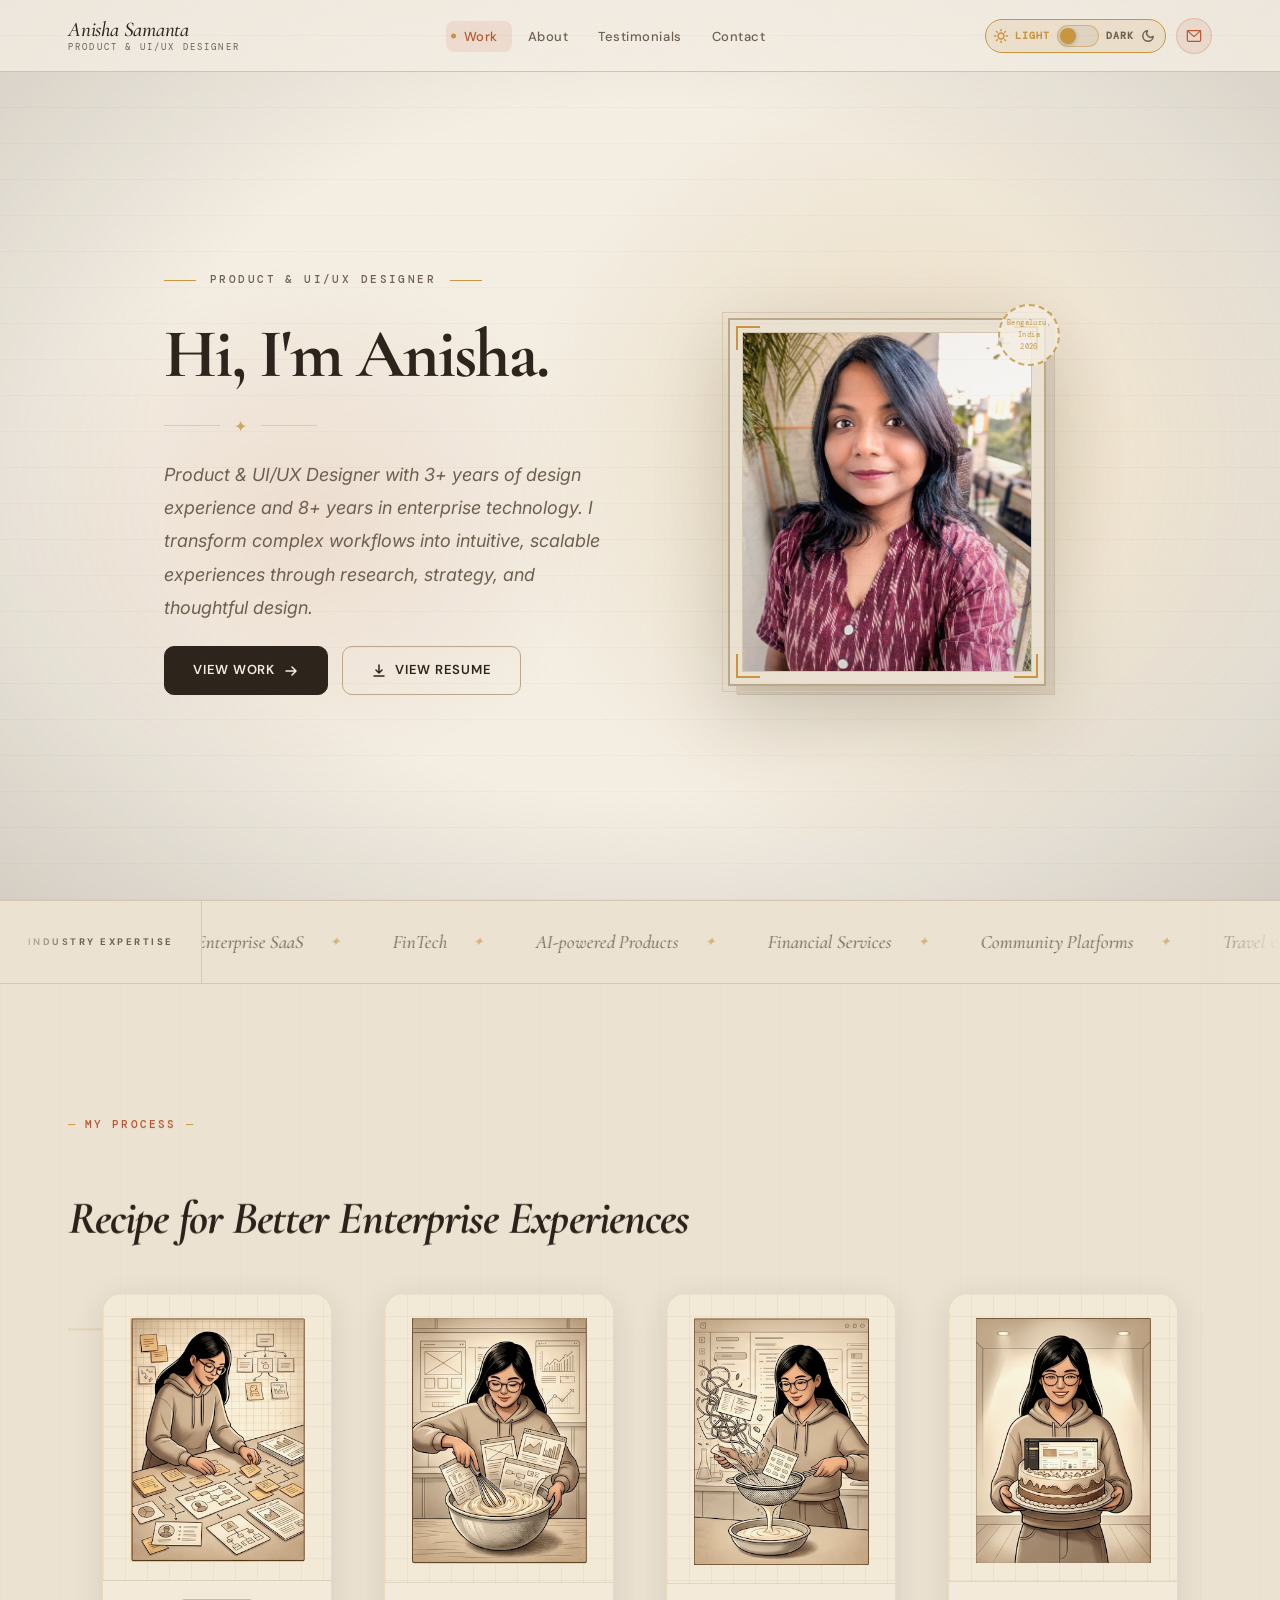
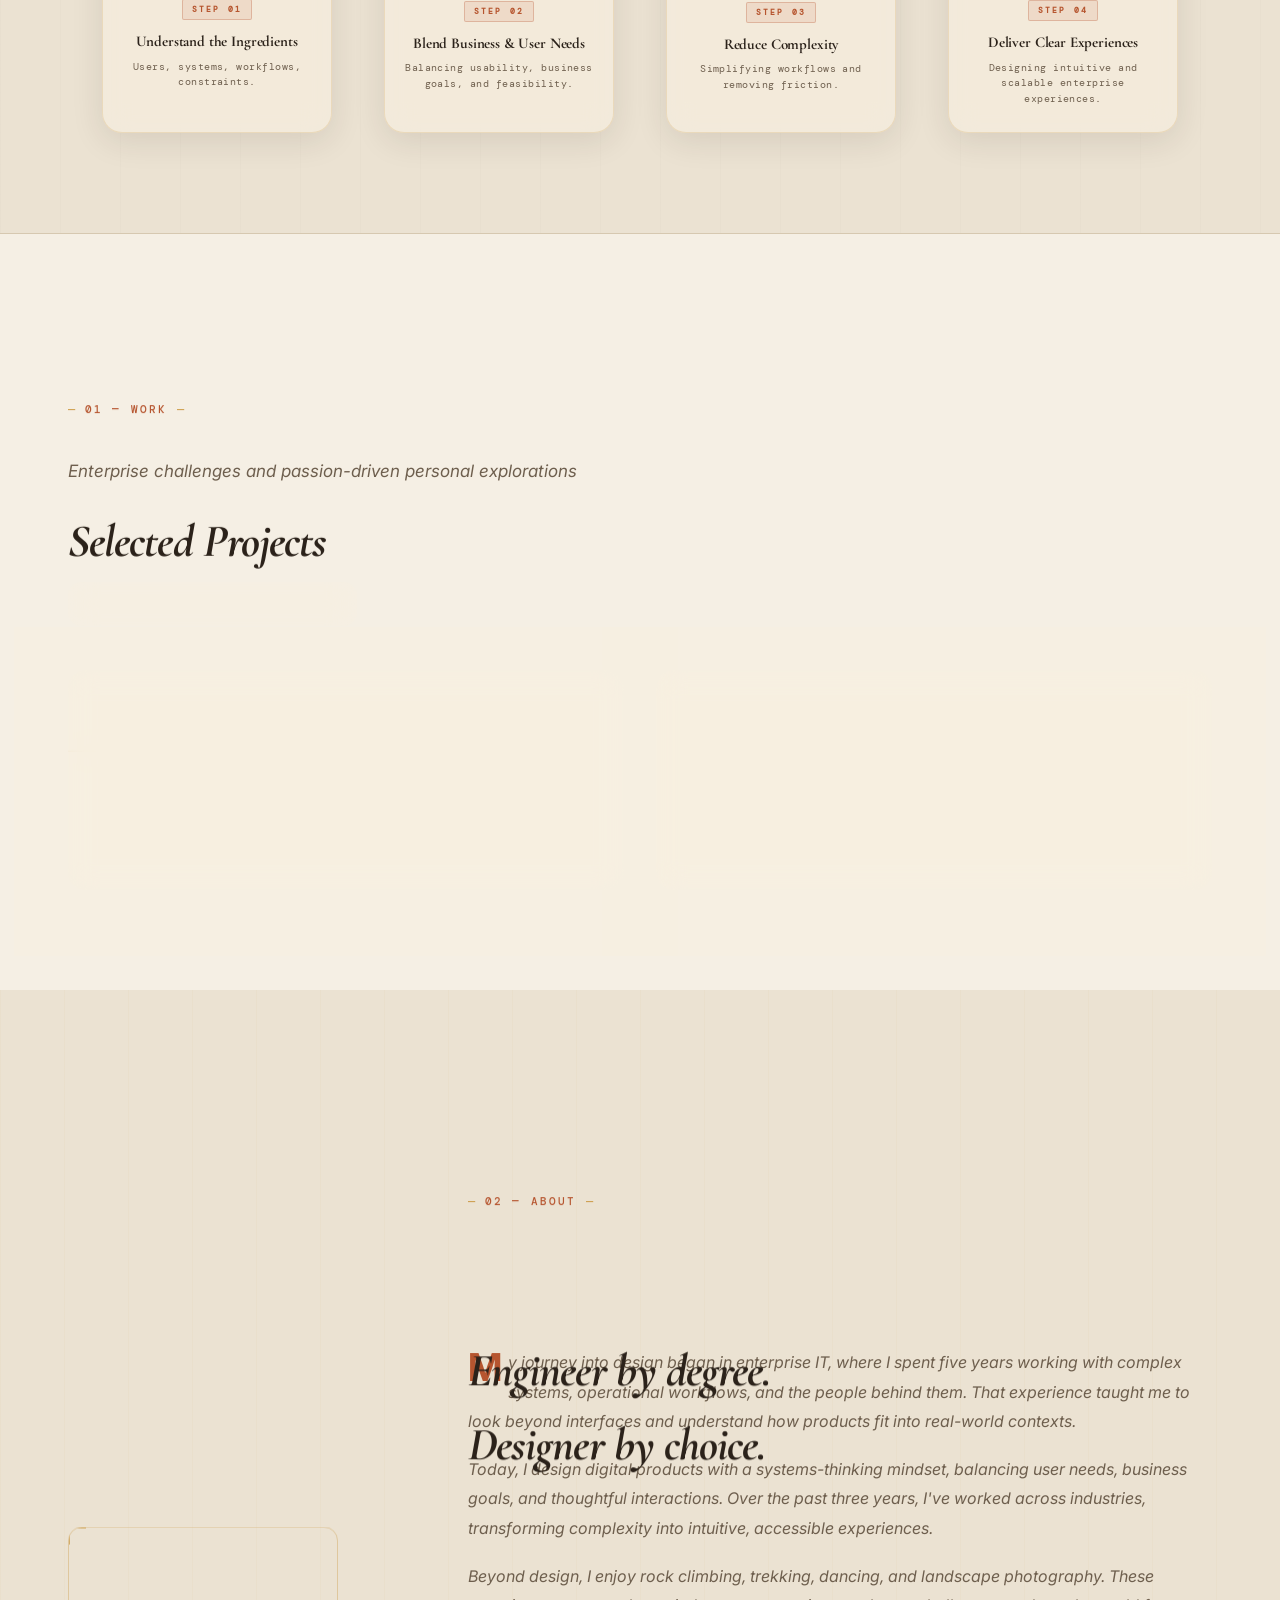
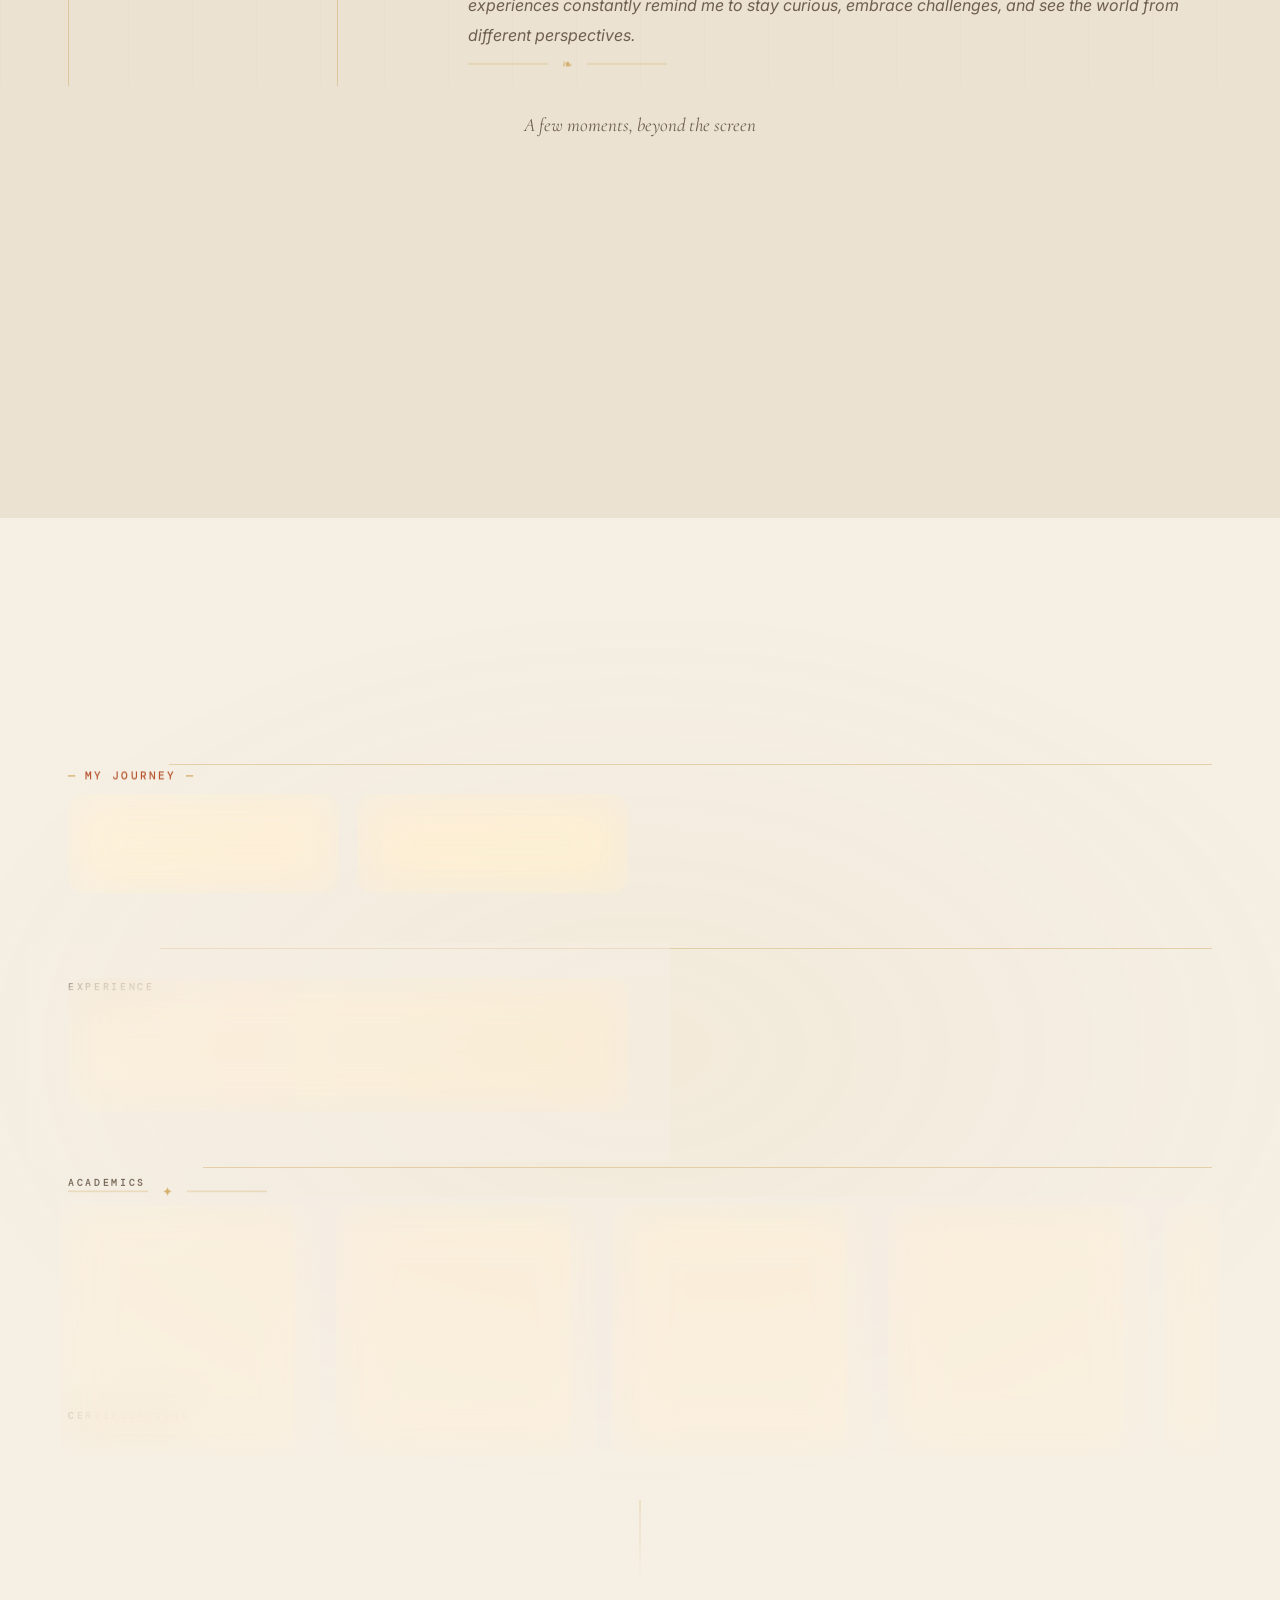
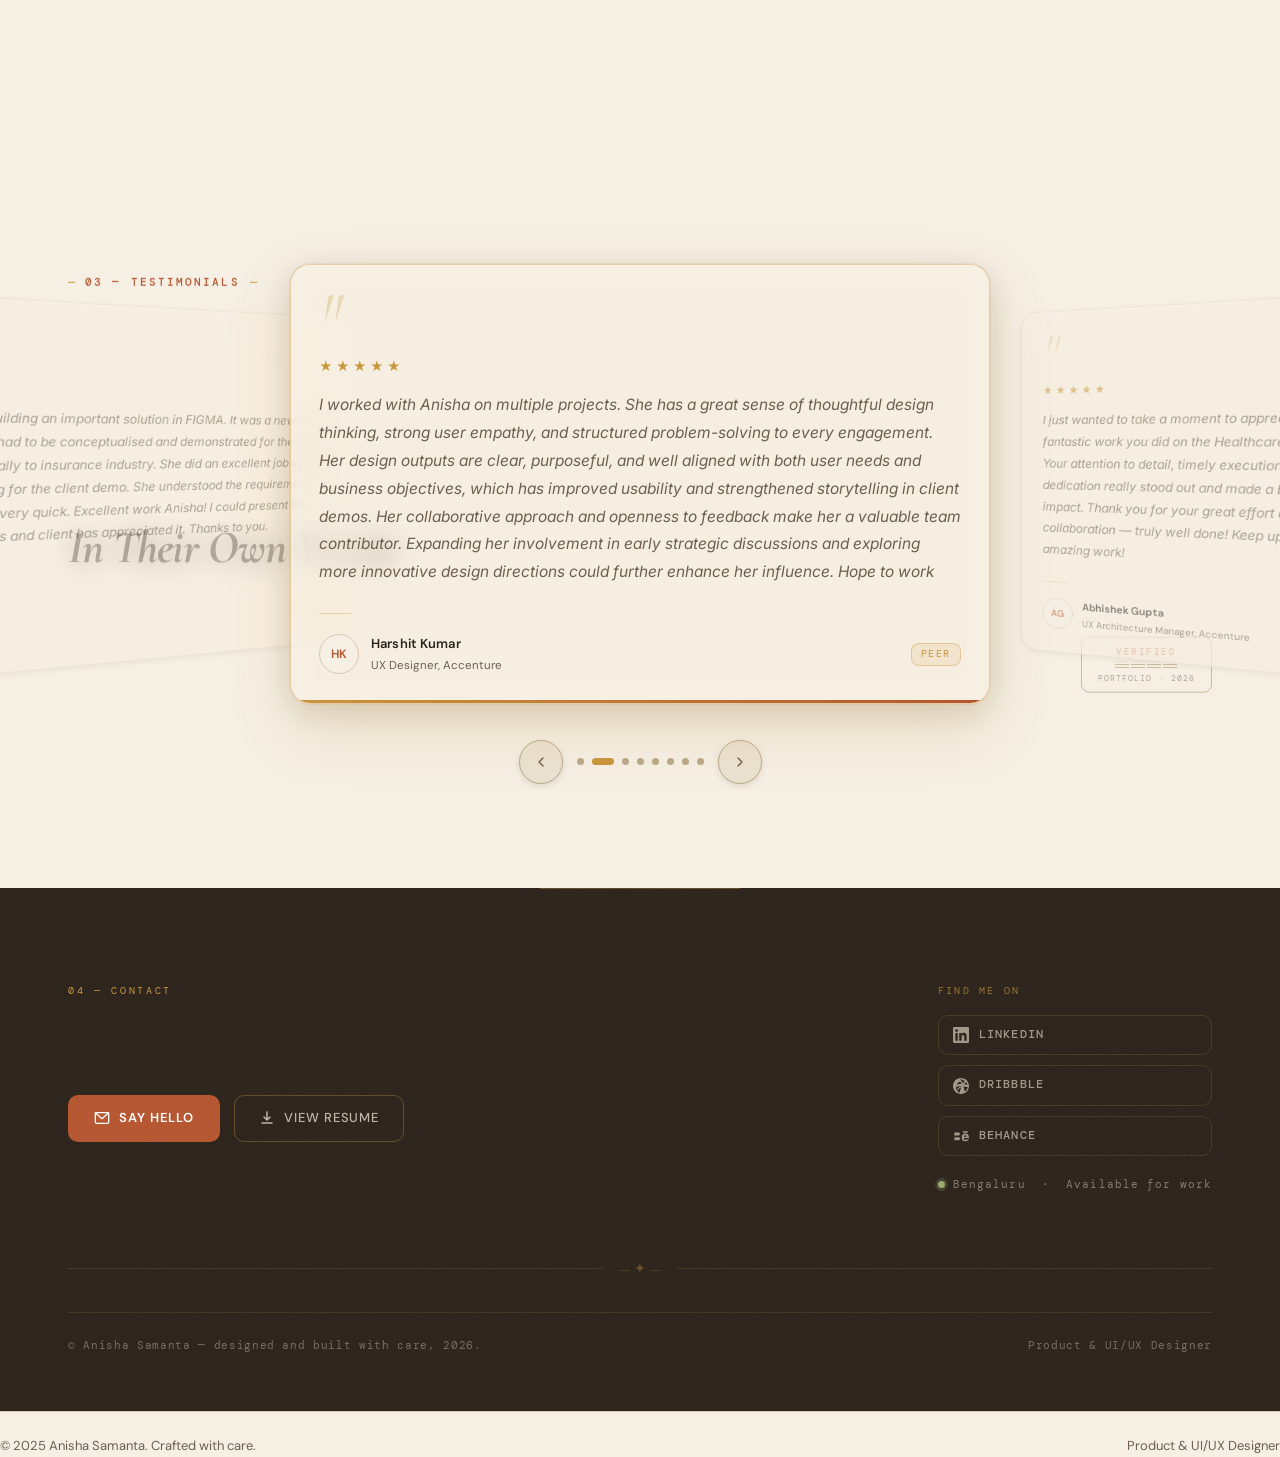
==== commit d88b879b: "Resume: larger breathing room below header links; cache-bust resume PDF URL Co-Authored-By: Claude O" ====
--- a/index.html
+++ b/index.html
@@ -3910,6 +3910,9 @@
 /* ── Resume: embedded PDF viewer + download ── */
 (function () {
     const FILE      = 'Anisha_Samanta_Resume2026.pdf';
+    // Cache-buster: the PDF filename never changes, so browsers/CDN cache it hard.
+    // Bump this whenever the resume is regenerated so the new file is fetched.
+    const URLV      = FILE + '?v=20260629b';
     const viewer    = document.getElementById('resumeLightbox');
     const backdrop  = document.getElementById('resumeLightboxBackdrop');
     const closeBtn  = document.getElementById('resumeLightboxClose');
@@ -3927,14 +3930,14 @@
         }
         /* XHR works on both http:// and file:// (status 0 = local file success) */
         const xhr = new XMLHttpRequest();
-        xhr.open('GET', FILE, true);
+        xhr.open('GET', URLV, true);
         xhr.responseType = 'blob';
         xhr.onload = function() {
             if (xhr.status === 200 || xhr.status === 0) triggerDownload(xhr.response);
         };
         xhr.onerror = function() {
             const a = document.createElement('a');
-            a.href = FILE; a.download = FILE;
+            a.href = URLV; a.download = FILE;
             document.body.appendChild(a); a.click();
             setTimeout(() => document.body.removeChild(a), 200);
         };
@@ -3943,7 +3946,7 @@
 
     function openViewer() {
         trigger = document.activeElement;
-        if (!frame.src) frame.src = FILE + '#view=FitH';
+        if (!frame.src) frame.src = URLV + '#view=FitH';
         viewer.classList.add('is-open');
         viewer.setAttribute('aria-hidden', 'false');
         document.body.style.overflow = 'hidden';
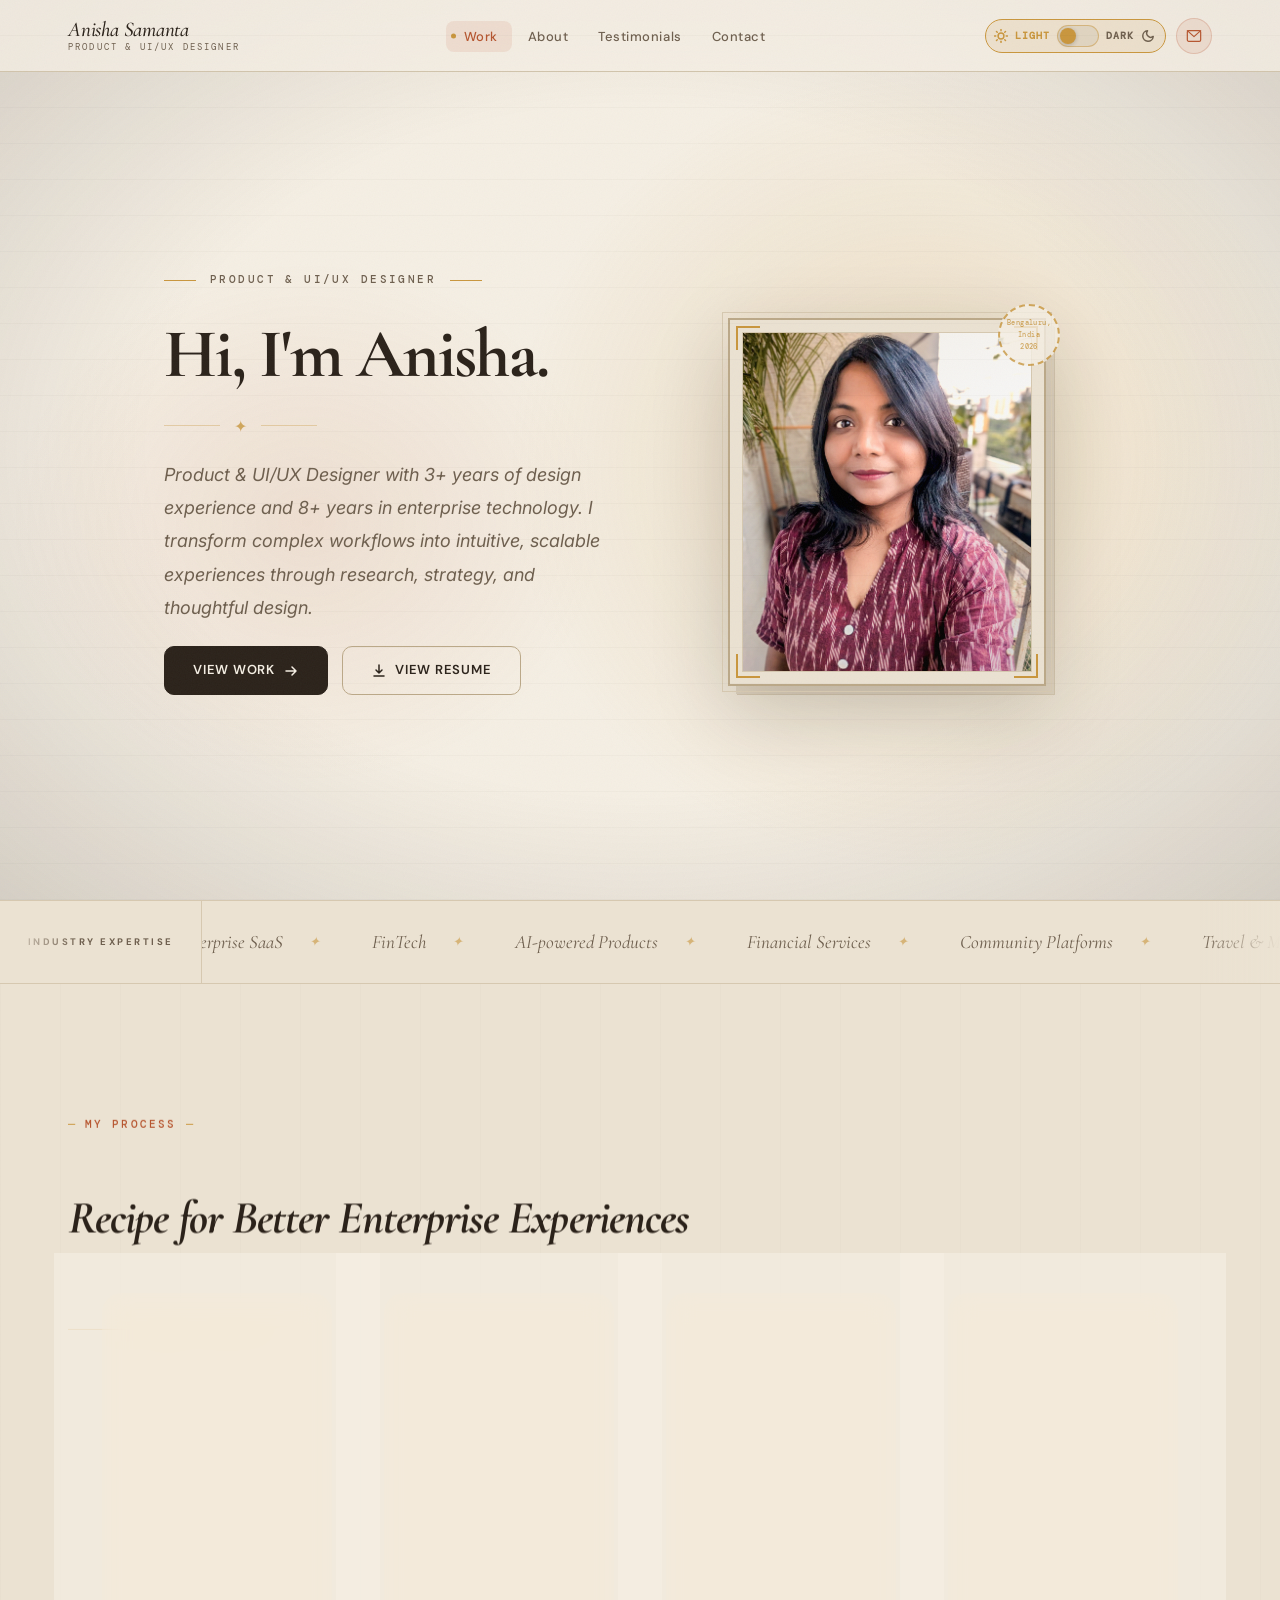
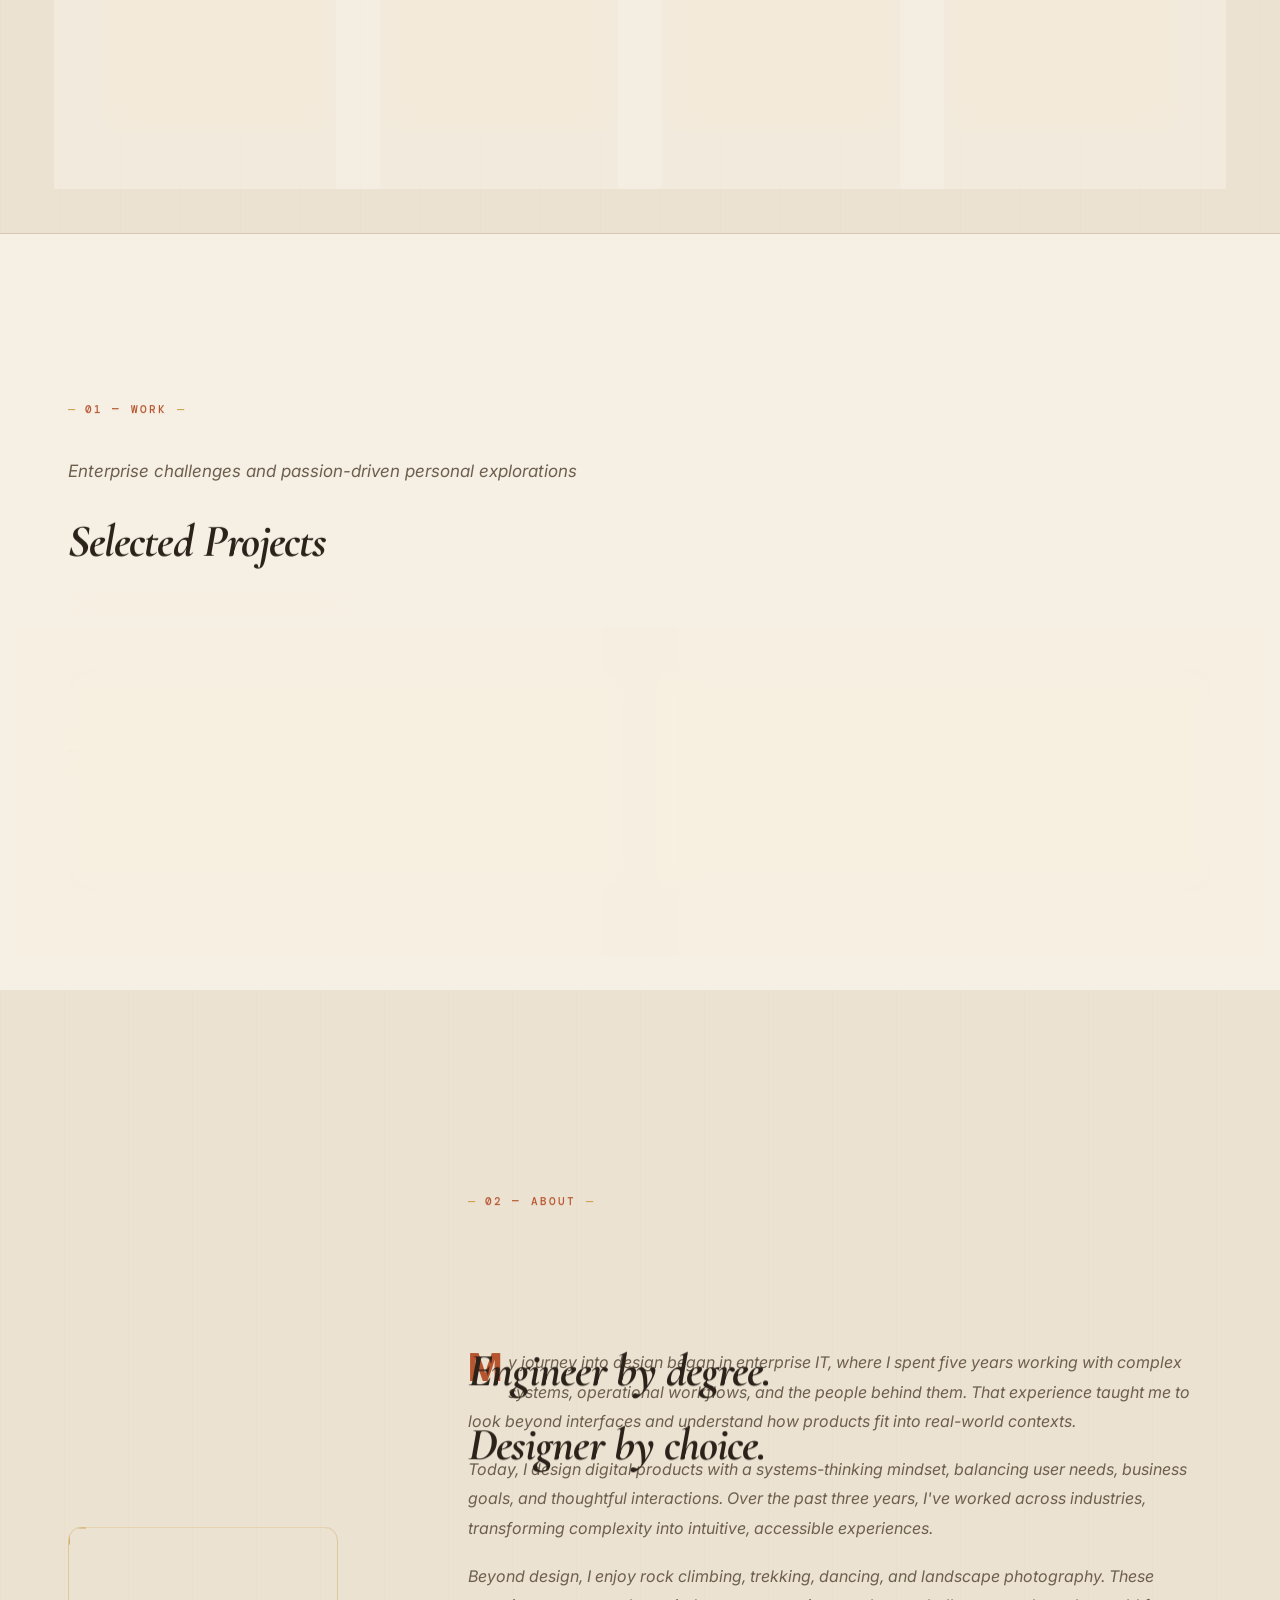
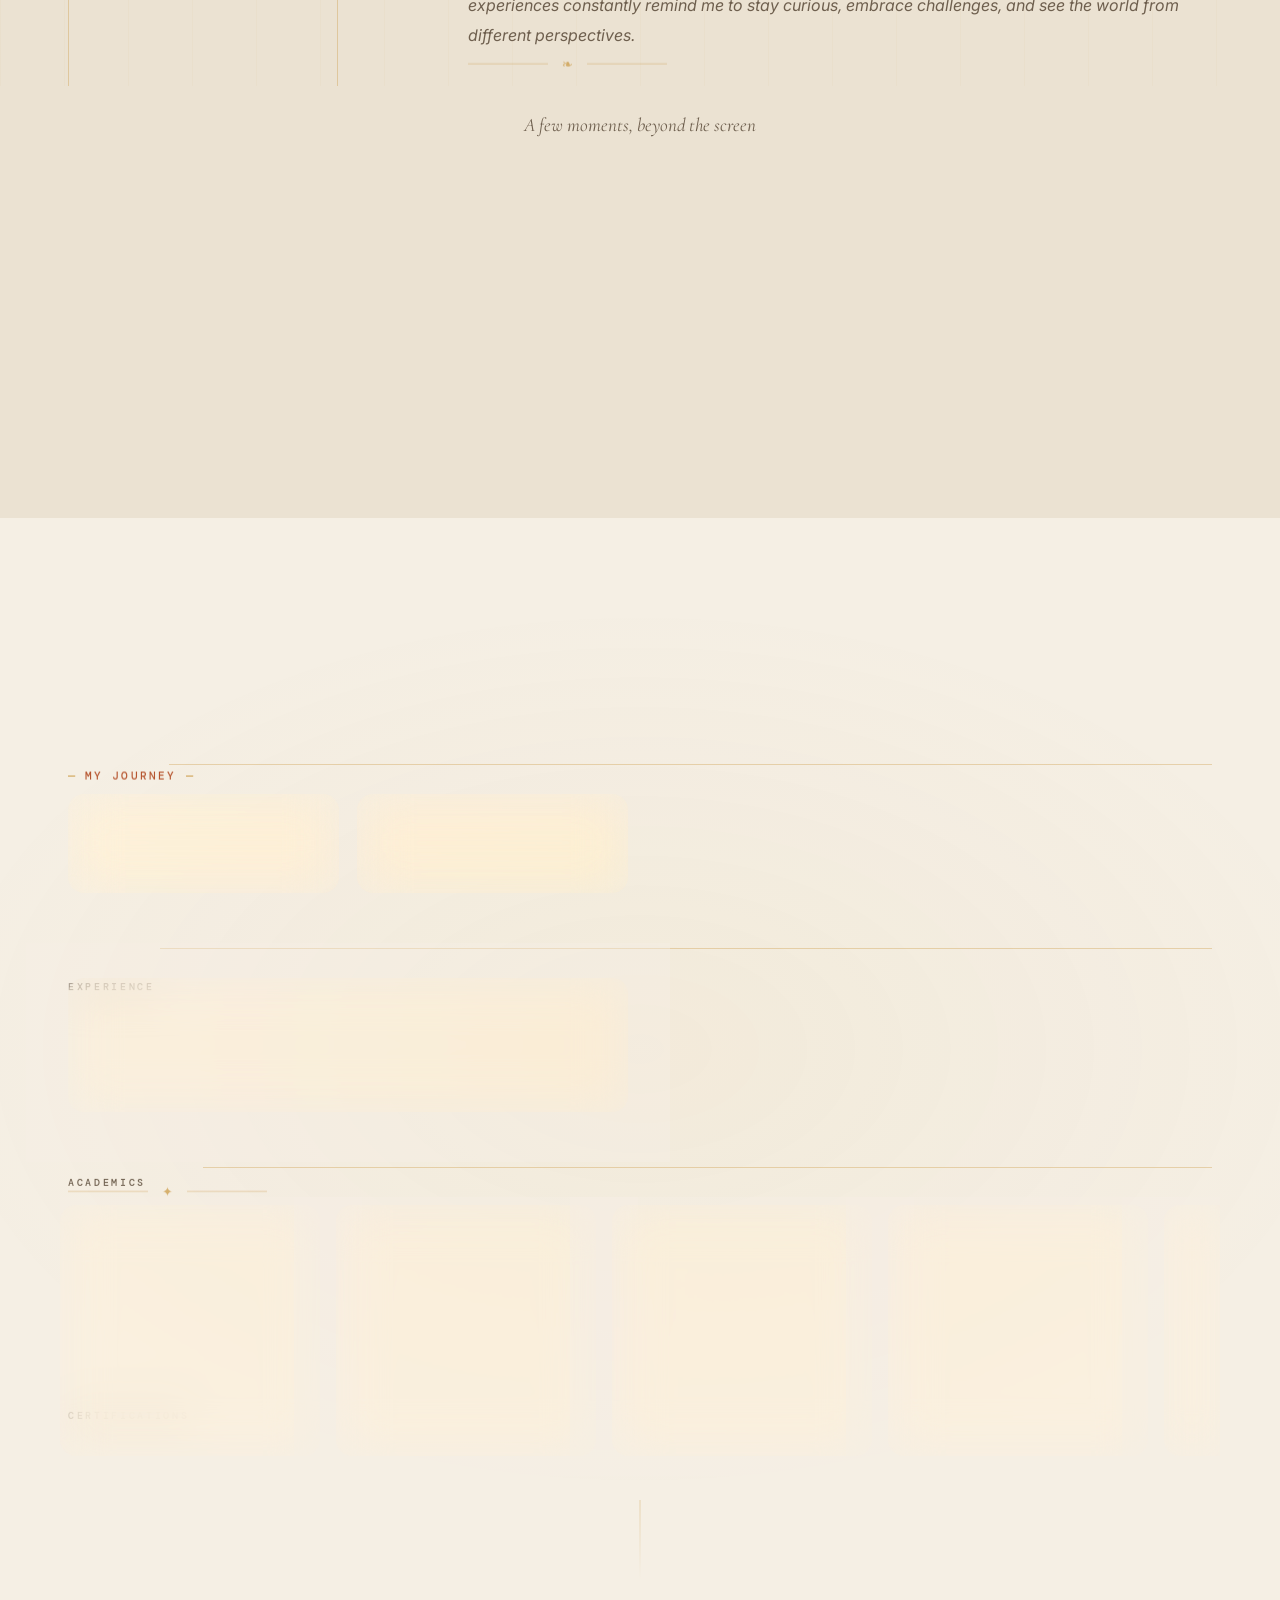
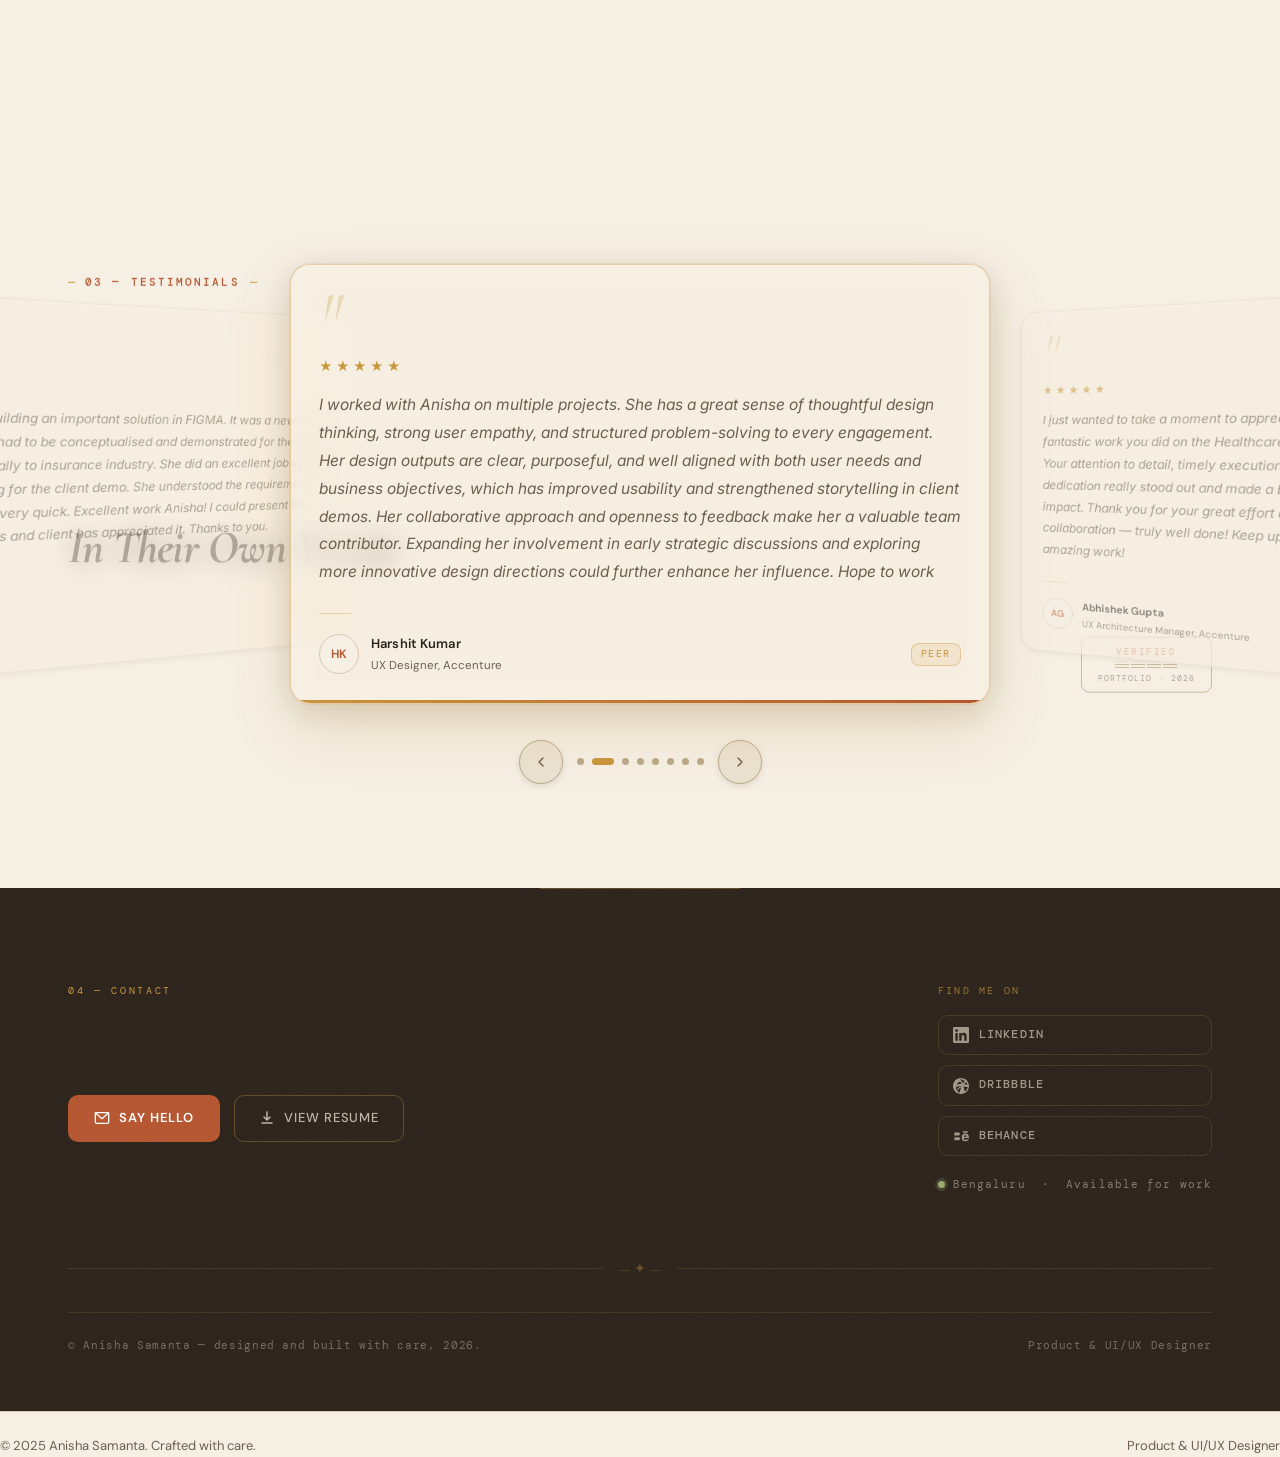
==== commit 522723dc: "My Process: z-axis (depth) reveal + hover for cards (Config 2026 z-motion) Co-Authored-By: Claude Op" ====
--- a/index.html
+++ b/index.html
@@ -607,6 +607,11 @@
     justify-content: center;
     gap: 0;
     margin-top: 56px;
+    /* z-axis depth: a shared 3D viewing frustum for the cards (Config 2026 z-motion).
+       A shorter perspective = stronger, more visible 3D distortion. */
+    perspective: 850px;
+    perspective-origin: 50% 38%;
+    transform-style: preserve-3d;
 }
 
 /* Glassmorphic recipe card */
@@ -622,11 +627,12 @@
     border-radius: 20px;
     overflow: hidden;
     box-shadow: var(--glass-shine), 0 8px 32px rgba(43,34,26,0.11);
-    transition: transform 0.35s ease, box-shadow 0.35s ease, border-color 0.35s ease;
+    transform-style: preserve-3d;
+    transition: transform 0.45s cubic-bezier(0.16,1,0.3,1), box-shadow 0.35s ease, border-color 0.35s ease;
 }
 .recipe-step:hover {
-    transform: translateY(-10px);
-    box-shadow: var(--glass-shine), 0 22px 56px rgba(43,34,26,0.17);
+    transform: translateZ(60px) translateY(-6px);
+    box-shadow: var(--glass-shine), 0 30px 64px rgba(43,34,26,0.2);
     border-color: rgba(201,150,61,0.35);
 }
 
@@ -743,23 +749,33 @@
     transition: opacity 0.35s ease, transform 0.5s cubic-bezier(0.16,1,0.3,1);
 }
 
-/* ── Approach section: scroll-triggered stagger animation ── */
+/* ── Approach section: scroll-triggered z-axis (depth) stagger animation ── */
 .recipe-steps .recipe-step {
     opacity: 0;
-    transform: translateX(-44px) scale(0.97);
+    /* pivot from the bottom edge so the card visibly "stands up" out of depth */
+    transform-origin: 50% 100%;
+    /* start far back along the z-axis, sunk down and tilted away from the viewer,
+       then fly forward and stand upright at z:0 */
+    transform: translateZ(-520px) translateY(60px) rotateX(48deg);
     transition:
-        opacity   0.6s cubic-bezier(0.16,1,0.3,1),
-        transform 0.6s cubic-bezier(0.16,1,0.3,1),
+        opacity   0.85s cubic-bezier(0.16,1,0.3,1),
+        transform 0.85s cubic-bezier(0.16,1,0.3,1),
         border-color 0.35s ease,
         box-shadow   0.35s ease;
 }
 
-/* Sequential reveal: steps slide in horizontally, arrows draw as a progress status.
-   Revealed items stay open; the whole thing resets/replays when the section
-   re-enters the viewport (see the approach observer JS). */
+/* Sequential reveal: steps emerge from depth (z-axis), arrows draw as a progress
+   status. Revealed items stay open; the whole thing resets/replays when the
+   section re-enters the viewport (see the approach observer JS). */
 #approach.approach-in .recipe-steps .recipe-step {
     opacity: 1;
-    transform: translateX(0) scale(1);
+    transform: translateZ(0) translateY(0) rotateX(0);
+}
+
+/* Keep the z-axis hover pop working after the reveal (higher specificity than
+   the .approach-in active transform above). */
+#approach.approach-in .recipe-steps .recipe-step:hover {
+    transform: translateZ(60px) translateY(-6px);
 }
 #approach.approach-in .recipe-steps .recipe-arrow { opacity: 0.72; transform: scaleX(1); }
 
@@ -2582,6 +2598,8 @@
         transition-duration: 0.01ms !important;
     }
     .reveal { opacity: 1; transform: none; }
+    .recipe-steps .recipe-step { opacity: 1; transform: none; }
+    .recipe-steps .recipe-arrow { opacity: 0.72; transform: none; }
     .scroll-cue-label { animation: none; }
     .avail-dot { animation: none; }
 }
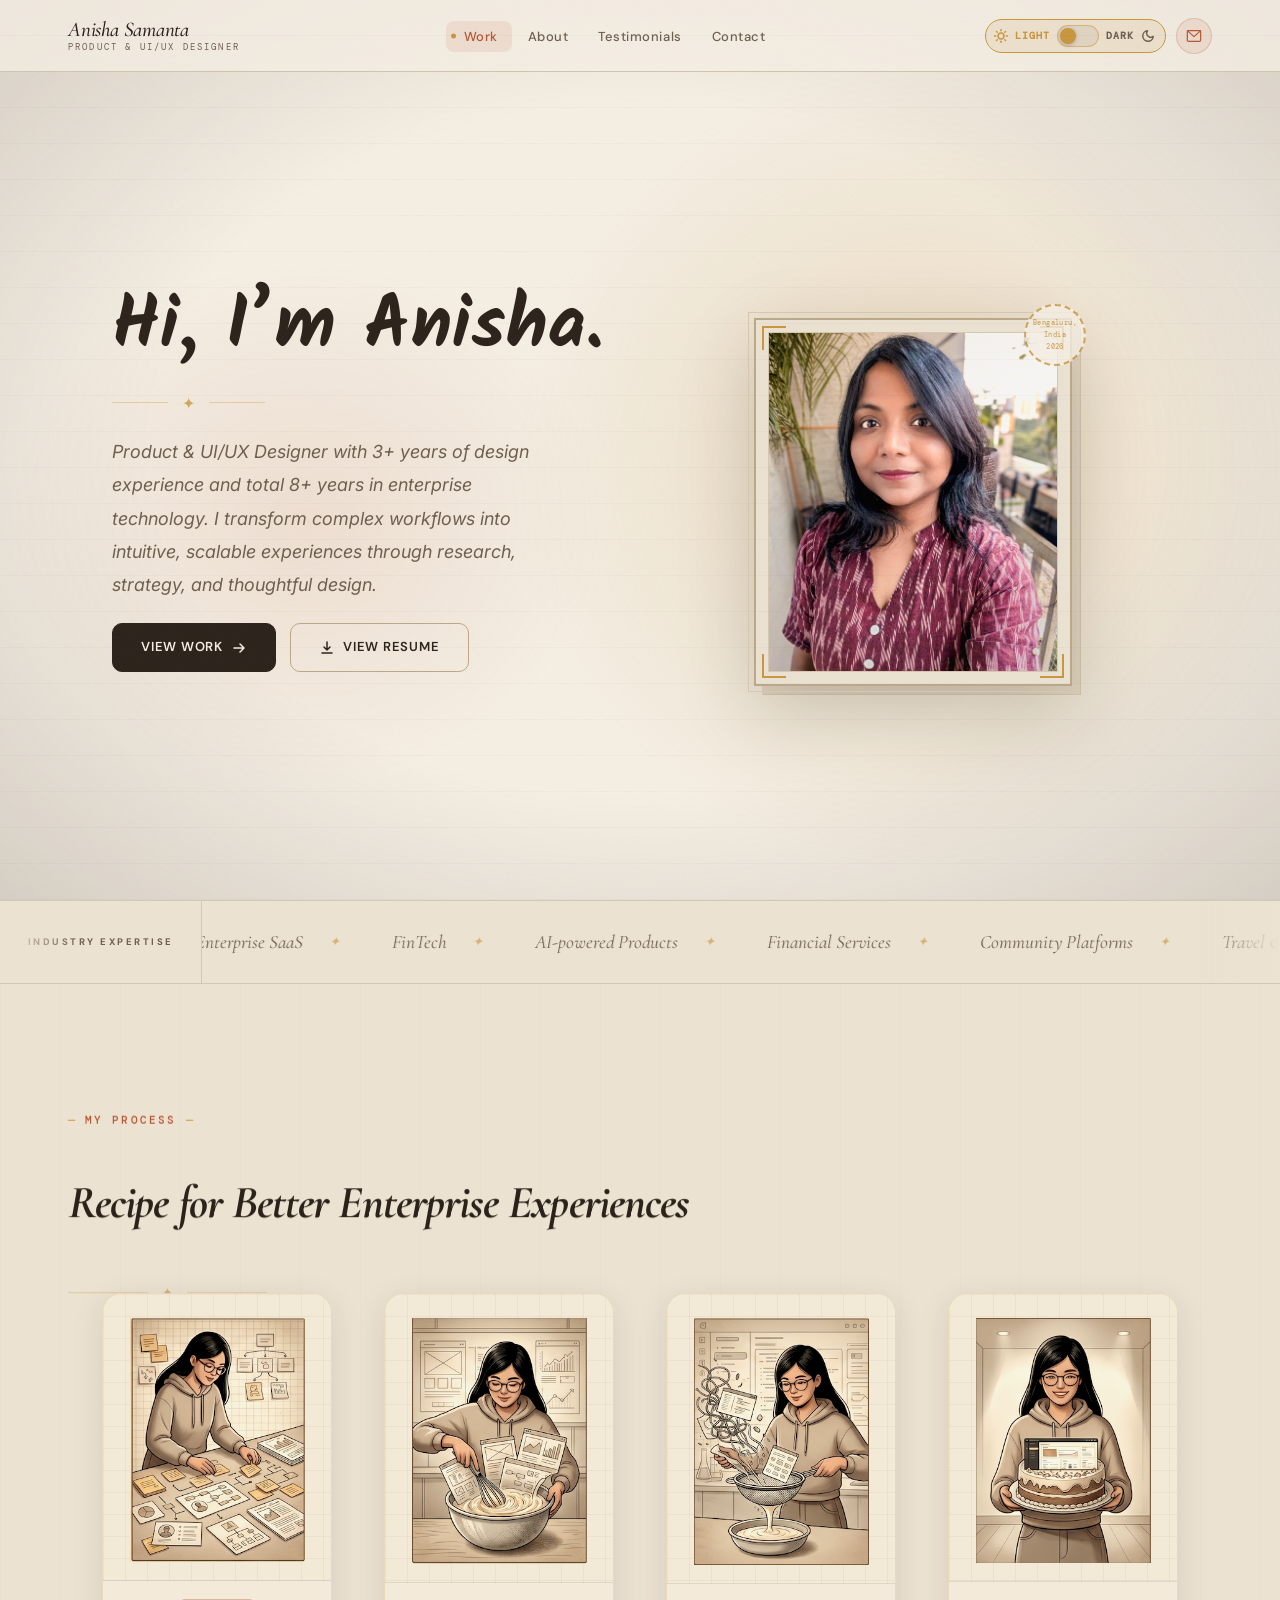
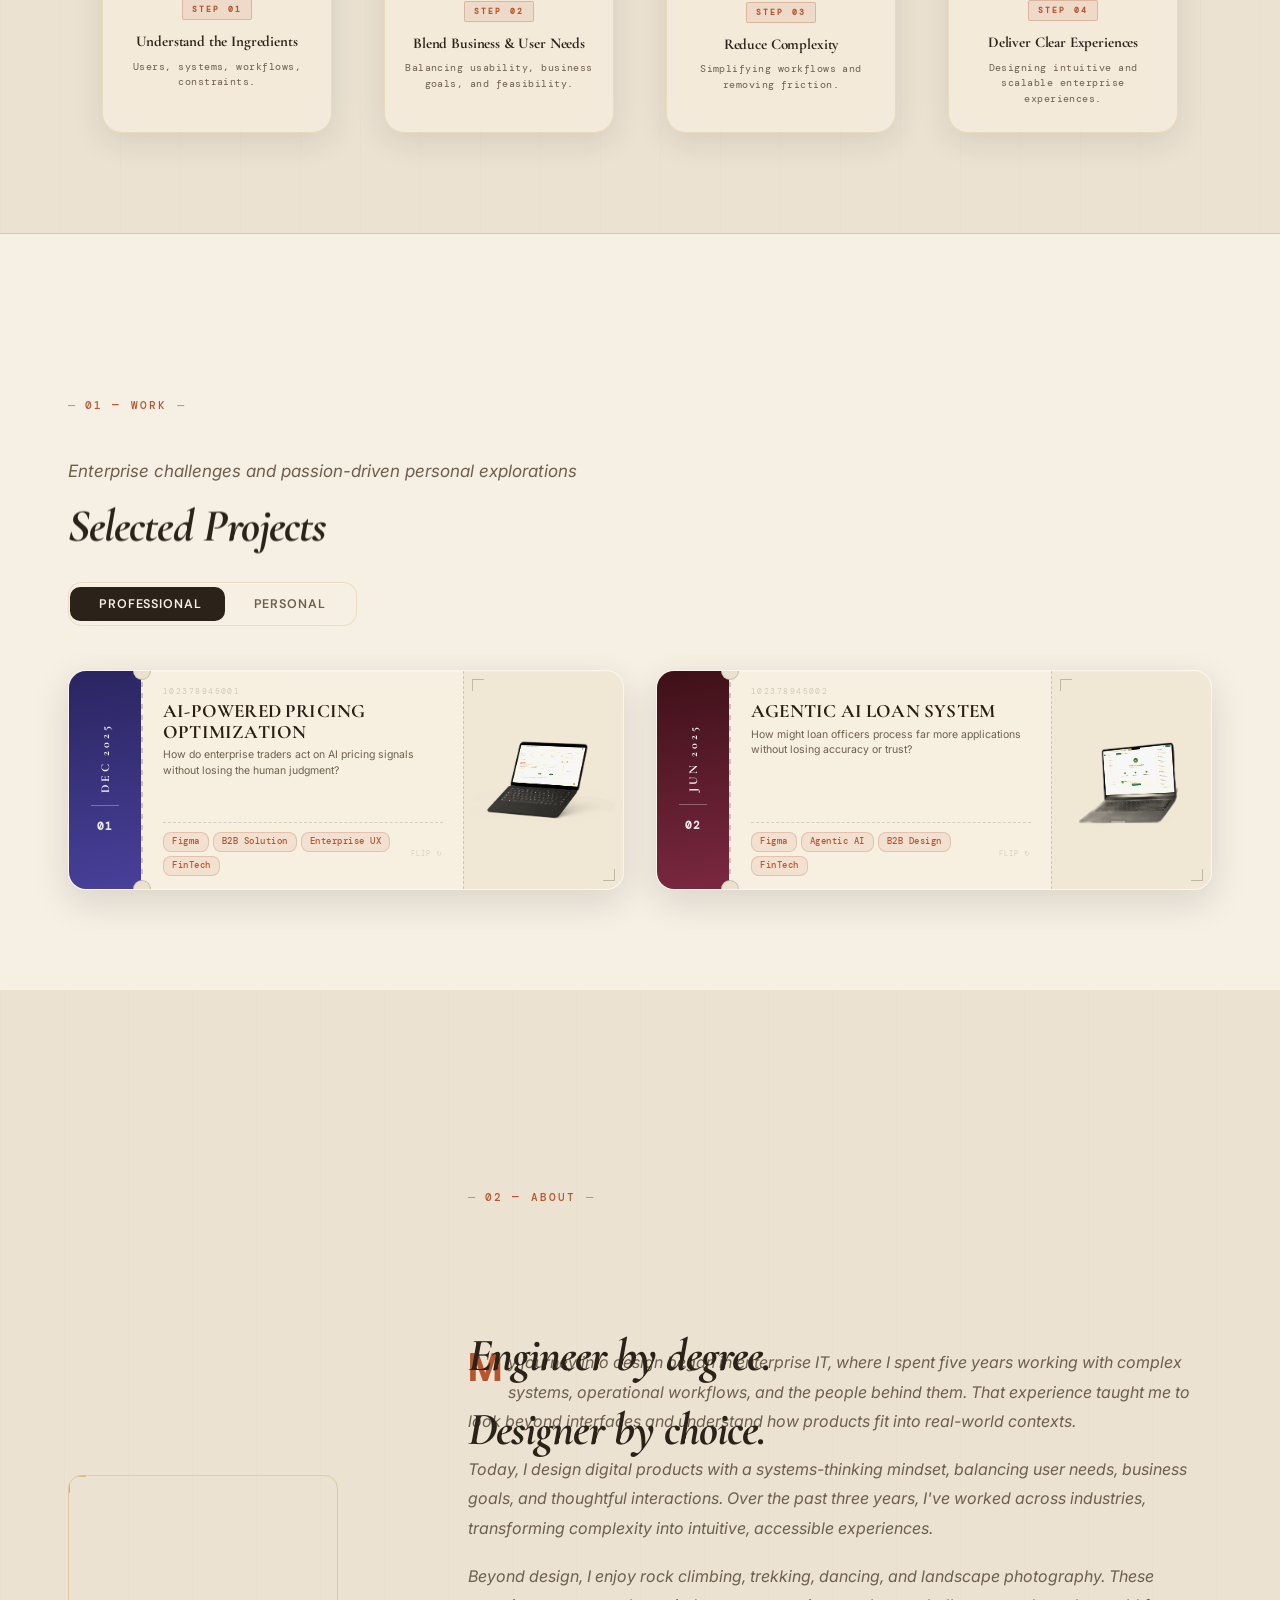
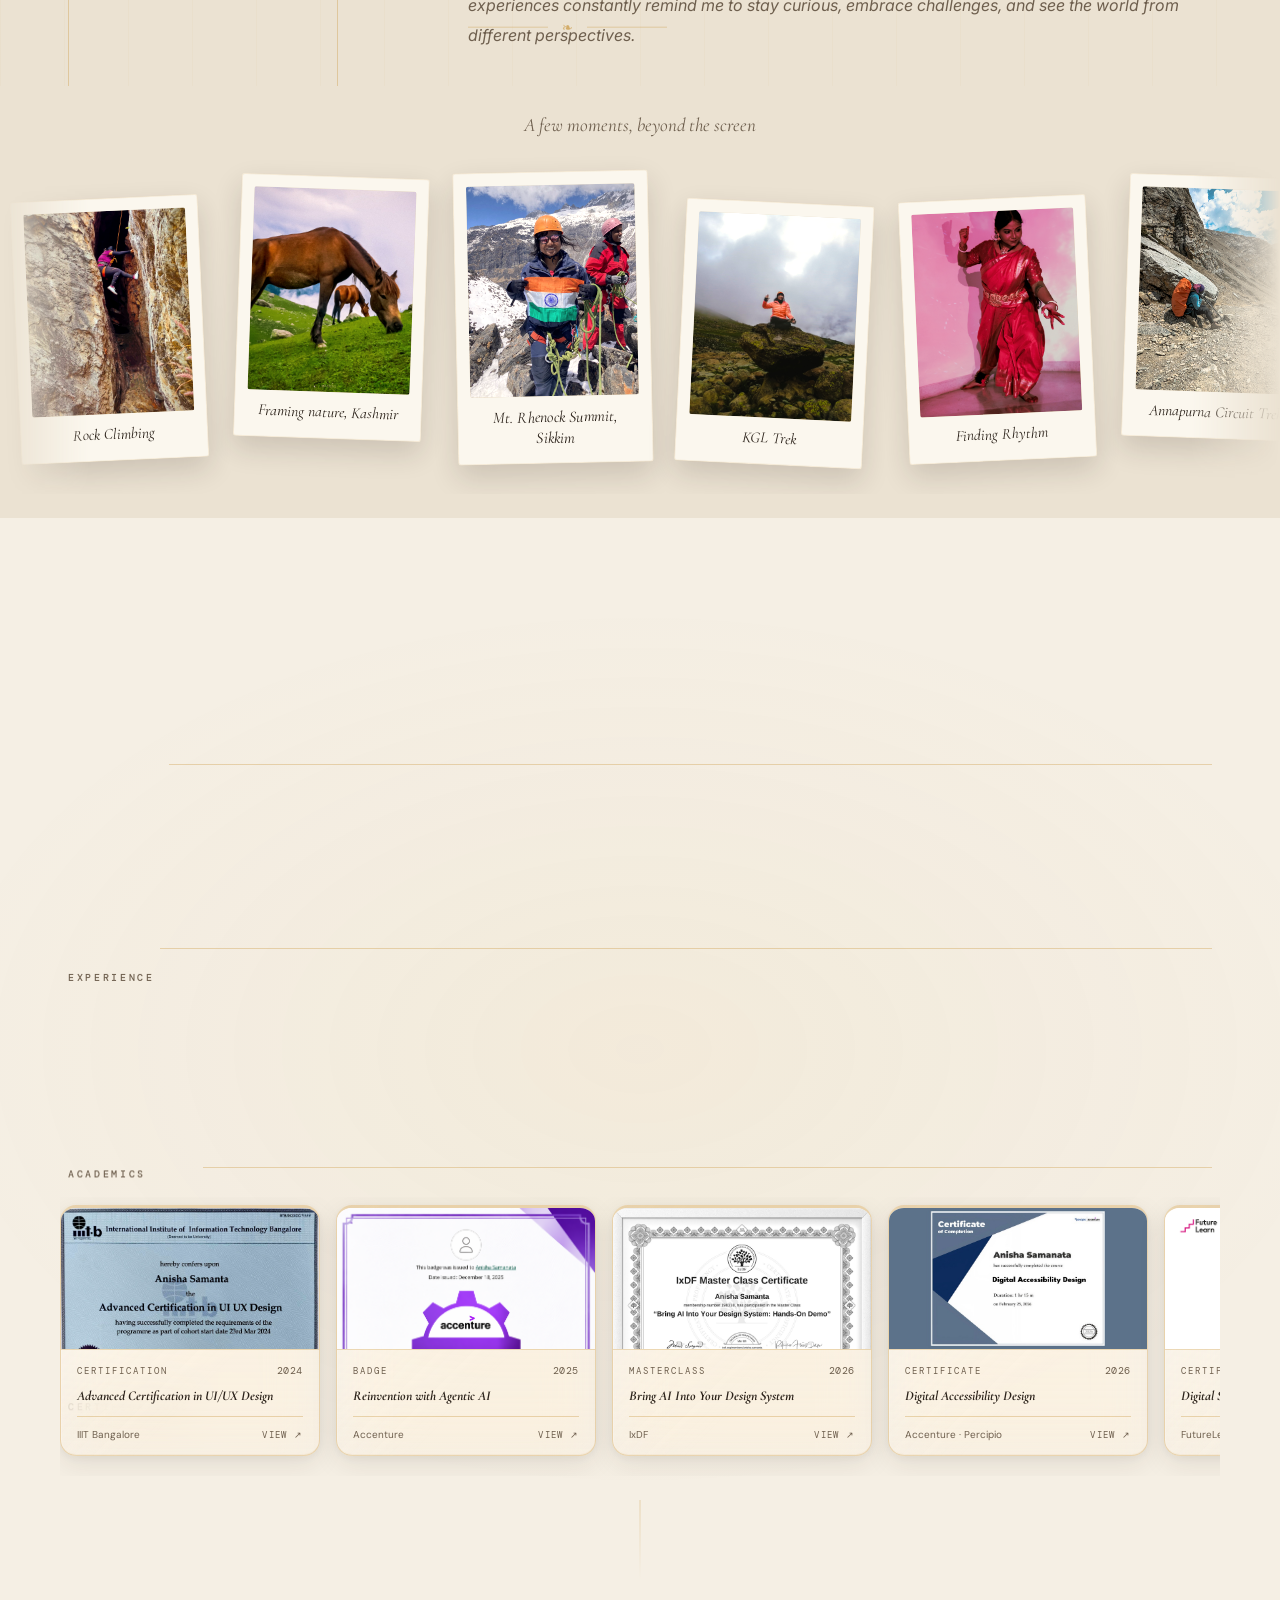
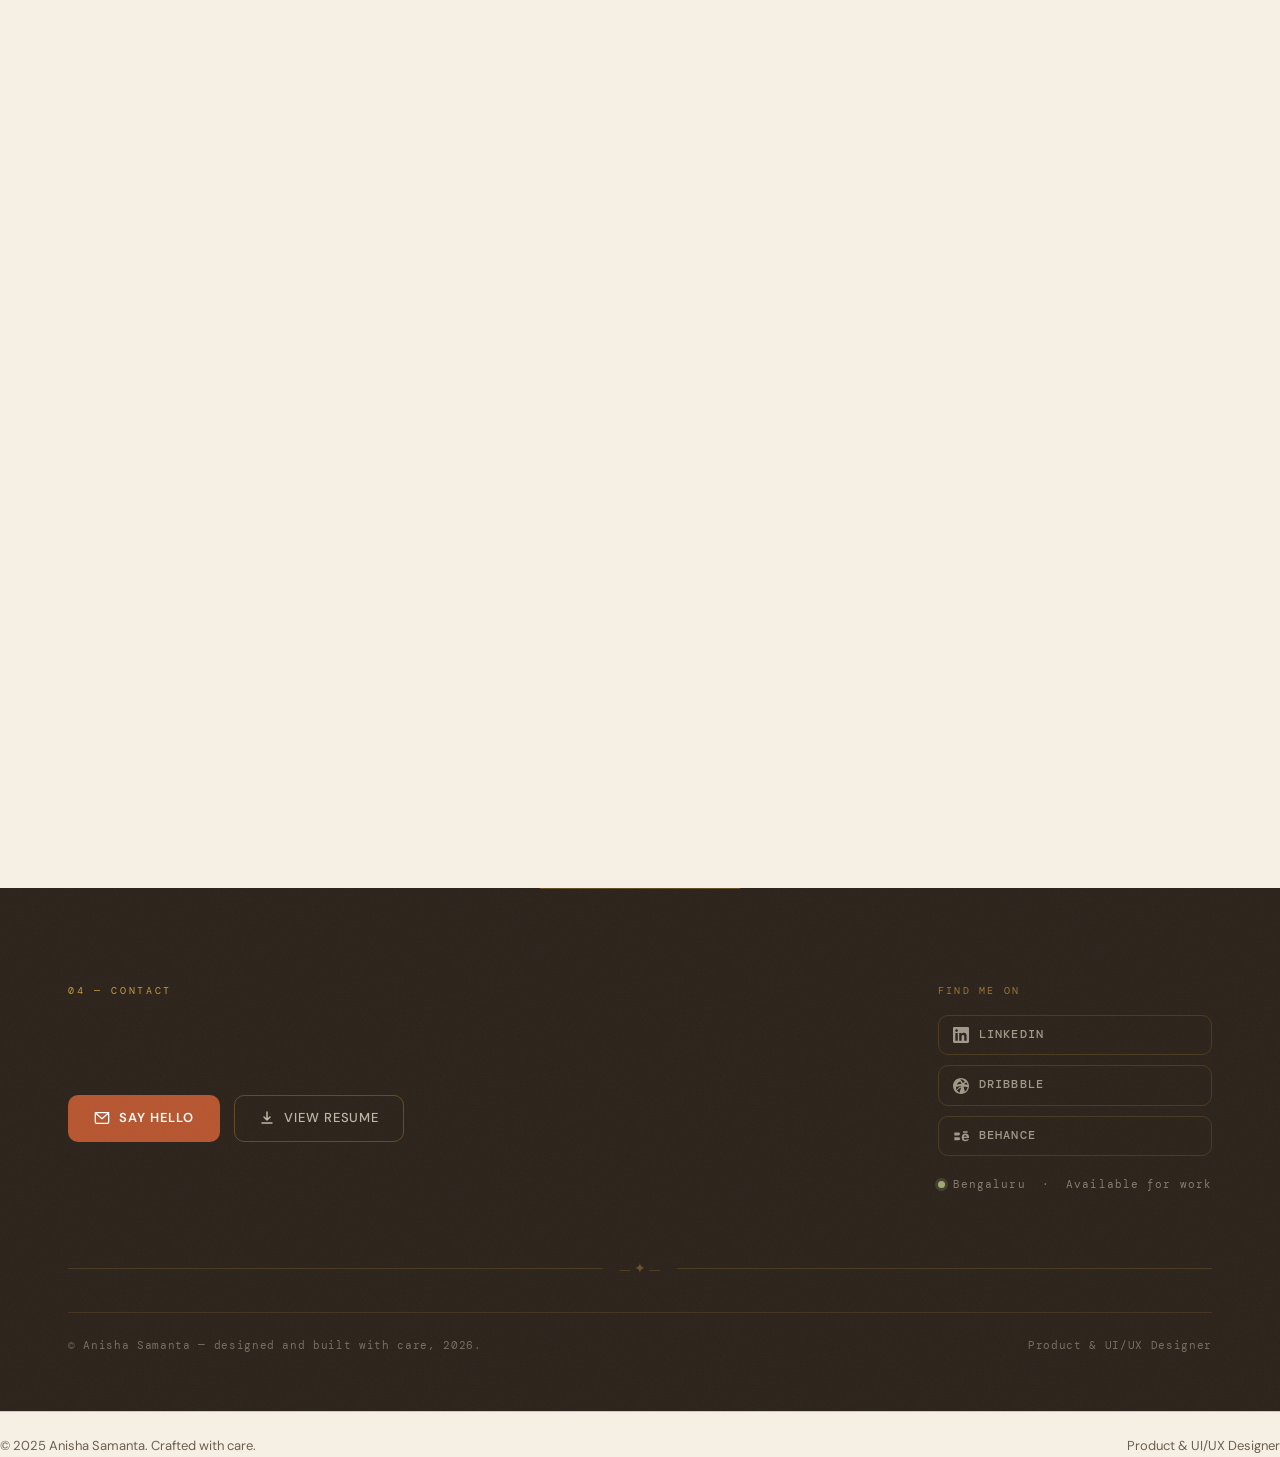
==== commit d793422e: "Hero: handwritten ink-sweep heading (Kalam) + word-by-word intro; remove eyebrow; reword bio Co-Auth" ====
--- a/index.html
+++ b/index.html
@@ -6,7 +6,7 @@
     <title>Anisha Samanta — UI/UX & Product Designer</title>
     <link rel="preconnect" href="https://fonts.googleapis.com">
     <link rel="preconnect" href="https://fonts.gstatic.com" crossorigin>
-    <link href="https://fonts.googleapis.com/css2?family=Cormorant+Garamond:ital,wght@0,300;0,500;0,700;1,300;1,500;1,700&family=Playfair+Display:ital,wght@0,400;0,600;0,700;1,400;1,600;1,700&family=Inter:wght@300;400;500;600&family=DM+Mono:ital,wght@0,400;0,500;1,400&family=DM+Sans:wght@300;400;500;600&display=swap" rel="stylesheet">
+    <link href="https://fonts.googleapis.com/css2?family=Cormorant+Garamond:ital,wght@0,300;0,500;0,700;1,300;1,500;1,700&family=Playfair+Display:ital,wght@0,400;0,600;0,700;1,400;1,600;1,700&family=Inter:wght@300;400;500;600&family=DM+Mono:ital,wght@0,400;0,500;1,400&family=DM+Sans:wght@300;400;500;600&family=Kalam:wght@300;400;700&display=swap" rel="stylesheet">
 <style>
 
 /* ═══════════════════════════════════════════════════════
@@ -58,6 +58,7 @@
     --body:  'Inter', 'DM Sans', system-ui, -apple-system, sans-serif;
     --mono:  'DM Mono', 'JetBrains Mono', monospace;
     --ui:    'DM Sans', system-ui, -apple-system, sans-serif;
+    --script:'Kalam', 'Segoe Script', cursive;
 
     --nav-h: 72px;
     --ease:  0.28s ease;
@@ -419,10 +420,40 @@
     letter-spacing: 0.22em; text-transform: uppercase; color: var(--ink-muted);
 }
 .hero-h1 {
-    font-family: var(--serif); font-size: clamp(38px, 5.4vw, 70px);
-    font-weight: 700; line-height: 1.08; letter-spacing: -0.025em; margin-bottom: 26px;
+    font-family: var(--script); font-size: clamp(42px, 5.8vw, 76px);
+    font-weight: 700; line-height: 1.12; letter-spacing: 0; margin-bottom: 26px;
 }
 .hero-h1 em { font-style: italic; font-weight: 400; color: var(--rust); }
+
+/* ── Hero "handwritten" heading: one smooth, slow left-to-right ink sweep
+   (reads as being written, no cursor) ── */
+.hero-h1 { position: relative; }
+.hero-h1 .hw-ink {
+    display: inline-block;
+    /* reveal region grows left→right; negative bottom keeps descenders visible */
+    clip-path: inset(-0.12em 100% -0.22em 0);
+    -webkit-clip-path: inset(-0.12em 100% -0.22em 0);
+    will-change: clip-path;
+}
+.hero-h1.hw-go .hw-ink {
+    animation: hw-write 2.9s cubic-bezier(0.62,0.05,0.35,1) forwards;
+}
+@keyframes hw-write {
+    from { clip-path: inset(-0.12em 100% -0.22em 0); -webkit-clip-path: inset(-0.12em 100% -0.22em 0); }
+    to   { clip-path: inset(-0.12em 0 -0.22em 0);    -webkit-clip-path: inset(-0.12em 0 -0.22em 0); }
+}
+
+/* ── Hero paragraph: words fade up one by one ── */
+.hero-p .word {
+    display: inline-block;
+    opacity: 0;
+    transform: translateY(9px);
+    will-change: opacity, transform;
+}
+.hero-p.wd-go .word {
+    animation: wd-in 0.5s cubic-bezier(0.16,1,0.3,1) both;
+}
+@keyframes wd-in { to { opacity: 1; transform: translateY(0); } }
 
 .orn { display: flex; align-items: center; gap: 14px; margin-bottom: 24px; }
 .orn-line { flex: 1; height: 1px; background: var(--gold-mid); max-width: 56px; }
@@ -2818,18 +2849,13 @@
         <div class="hero-grid">
 
             <div class="hero-text">
-                <div class="eyebrow">
-                    <span class="eyebrow-rule"></span>
-                    <span class="eyebrow-text">Product &amp; UI/UX Designer</span>
-                    <span class="eyebrow-rule"></span>
-                </div>
-                <h1 id="hero-heading" class="hero-h1">Hi, I'm Anisha.</h1>
+                <h1 id="hero-heading" class="hero-h1">Hi, I’m Anisha.</h1>
                 <div class="orn" aria-hidden="true">
                     <span class="orn-line"></span>
                     <span class="orn-sym">✦</span>
                     <span class="orn-line"></span>
                 </div>
-                <p class="hero-p">Product &amp; UI/UX Designer with 3+ years of design experience and 8+ years in enterprise technology. I transform complex workflows into intuitive, scalable experiences through research, strategy, and thoughtful design.</p>
+                <p class="hero-p">Product &amp; UI/UX Designer with 3+ years of design experience and total 8+ years in enterprise technology. I transform complex workflows into intuitive, scalable experiences through research, strategy, and thoughtful design.</p>
                 <div class="ctas">
                     <a href="#work" class="btn btn-primary">
                         View Work
@@ -3903,6 +3929,60 @@
     update();
 })();
 
+/* ── Hero intro: handwritten heading + word-by-word paragraph ── */
+(function () {
+    const h1 = document.getElementById('hero-heading');
+    const p  = document.querySelector('.hero-p');
+    if (!h1 || !p) return;
+    const reduce = window.matchMedia('(prefers-reduced-motion: reduce)').matches;
+
+    // Heading: wrap the text in an ink span (swept open by clip-path) plus a pen
+    // nib that rides the writing front. Keep it accessible via aria-label.
+    const HW_DURATION = 2.9;   // seconds — keep in sync with the CSS animation
+    const headingText = h1.textContent;
+    h1.setAttribute('aria-label', headingText);
+    h1.textContent = '';
+    const ink = document.createElement('span');
+    ink.className = 'hw-ink';
+    ink.setAttribute('aria-hidden', 'true');
+    ink.textContent = headingText;
+    h1.appendChild(ink);
+
+    // Split the paragraph into word spans (keep whitespace as text nodes so it
+    // still wraps and reads normally); reveal them one by one as it's written.
+    const paraText = p.textContent;
+    p.textContent = '';
+    const pStart = HW_DURATION * 0.6;
+    let wi = 0;
+    paraText.split(/(\s+)/).forEach(tok => {
+        if (tok === '') return;
+        if (/^\s+$/.test(tok)) { p.appendChild(document.createTextNode(tok)); return; }
+        const s = document.createElement('span');
+        s.className = 'word';
+        s.textContent = tok;
+        s.style.animationDelay = (pStart + wi * 0.05) + 's';
+        wi++;
+        p.appendChild(s);
+    });
+
+    if (reduce) {
+        ink.style.clipPath = 'none'; ink.style.webkitClipPath = 'none';
+        p.querySelectorAll('.word').forEach(c => { c.style.opacity = '1'; c.style.animation = 'none'; c.style.transform = 'none'; });
+        return;
+    }
+
+    function start() {
+        h1.classList.add('hw-go');
+        p.classList.add('wd-go');
+    }
+    // Wait for the handwriting font so the sweep starts on the right glyphs.
+    if (document.fonts && document.fonts.ready) {
+        document.fonts.ready.then(() => requestAnimationFrame(start));
+    } else {
+        requestAnimationFrame(start);
+    }
+})();
+
 /* ── Theme ── */
 const html  = document.documentElement;
 const saved = localStorage.getItem('as-theme') || 'light';
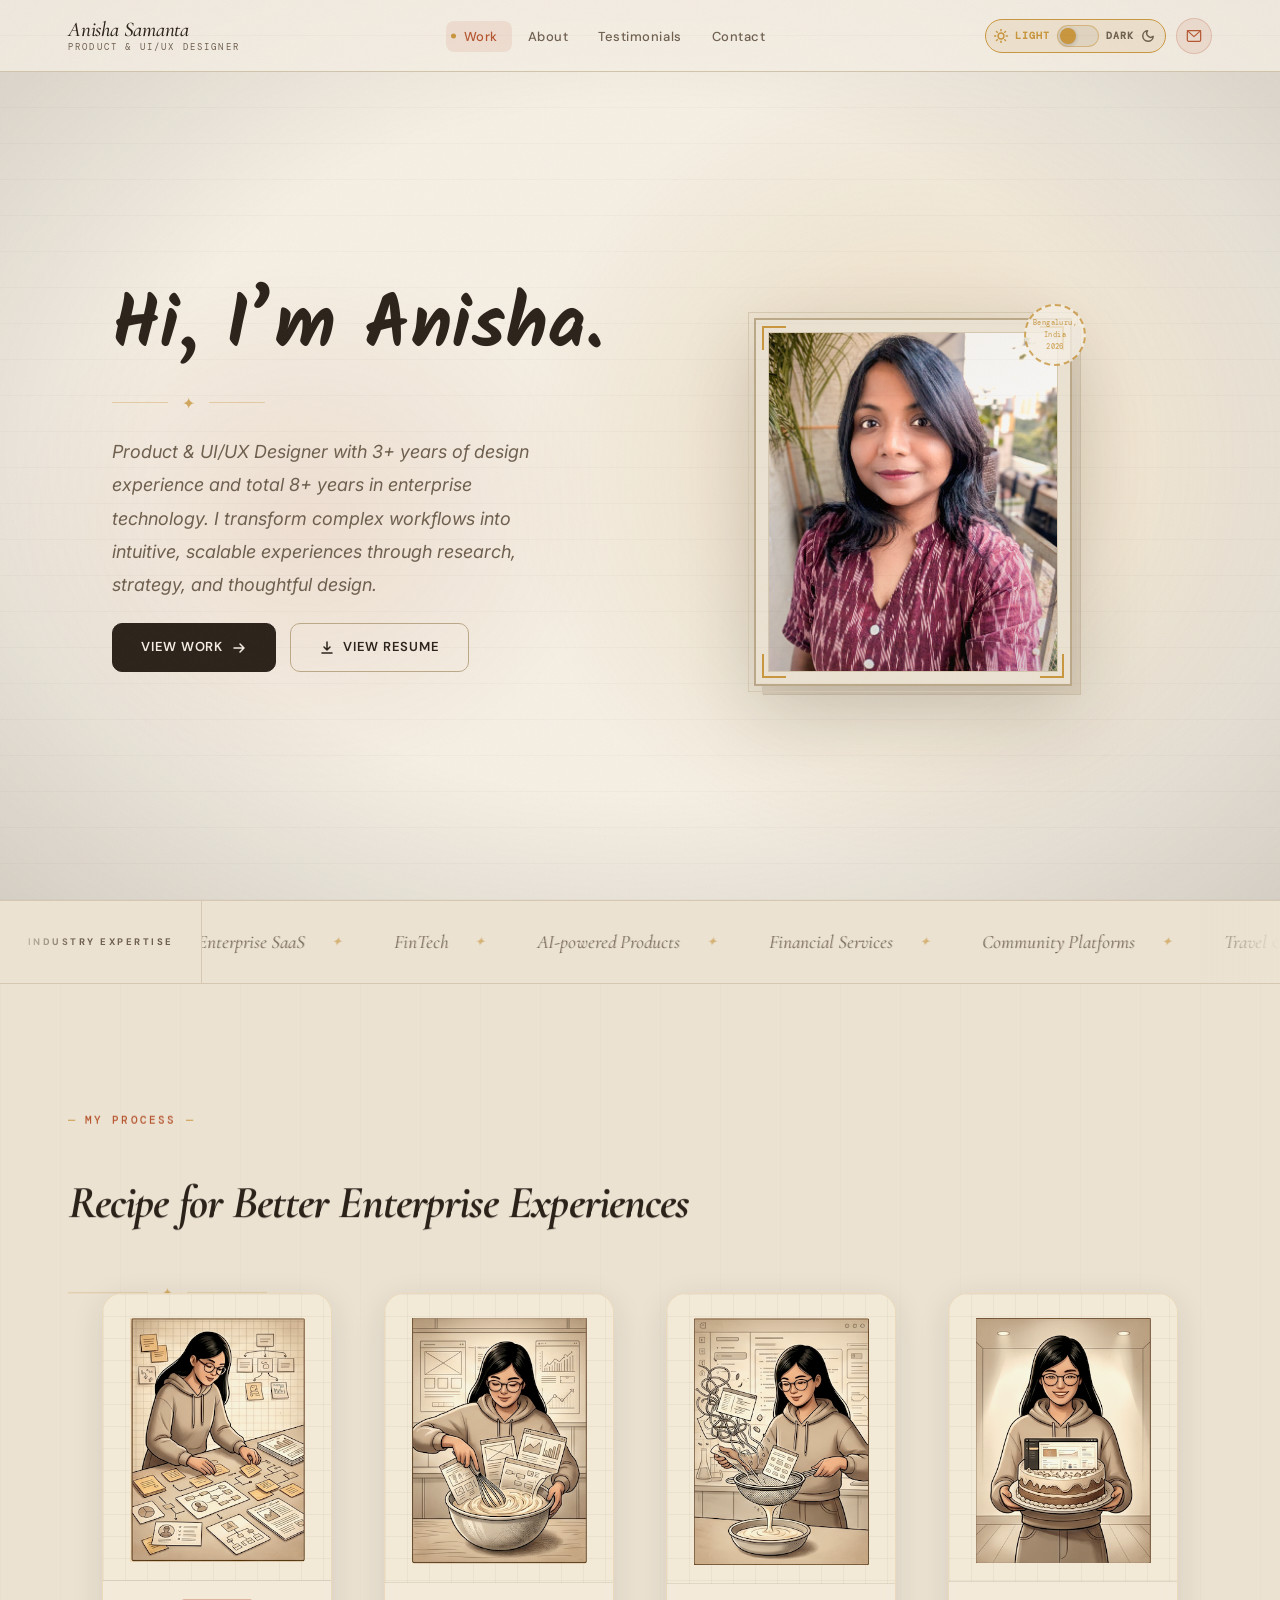
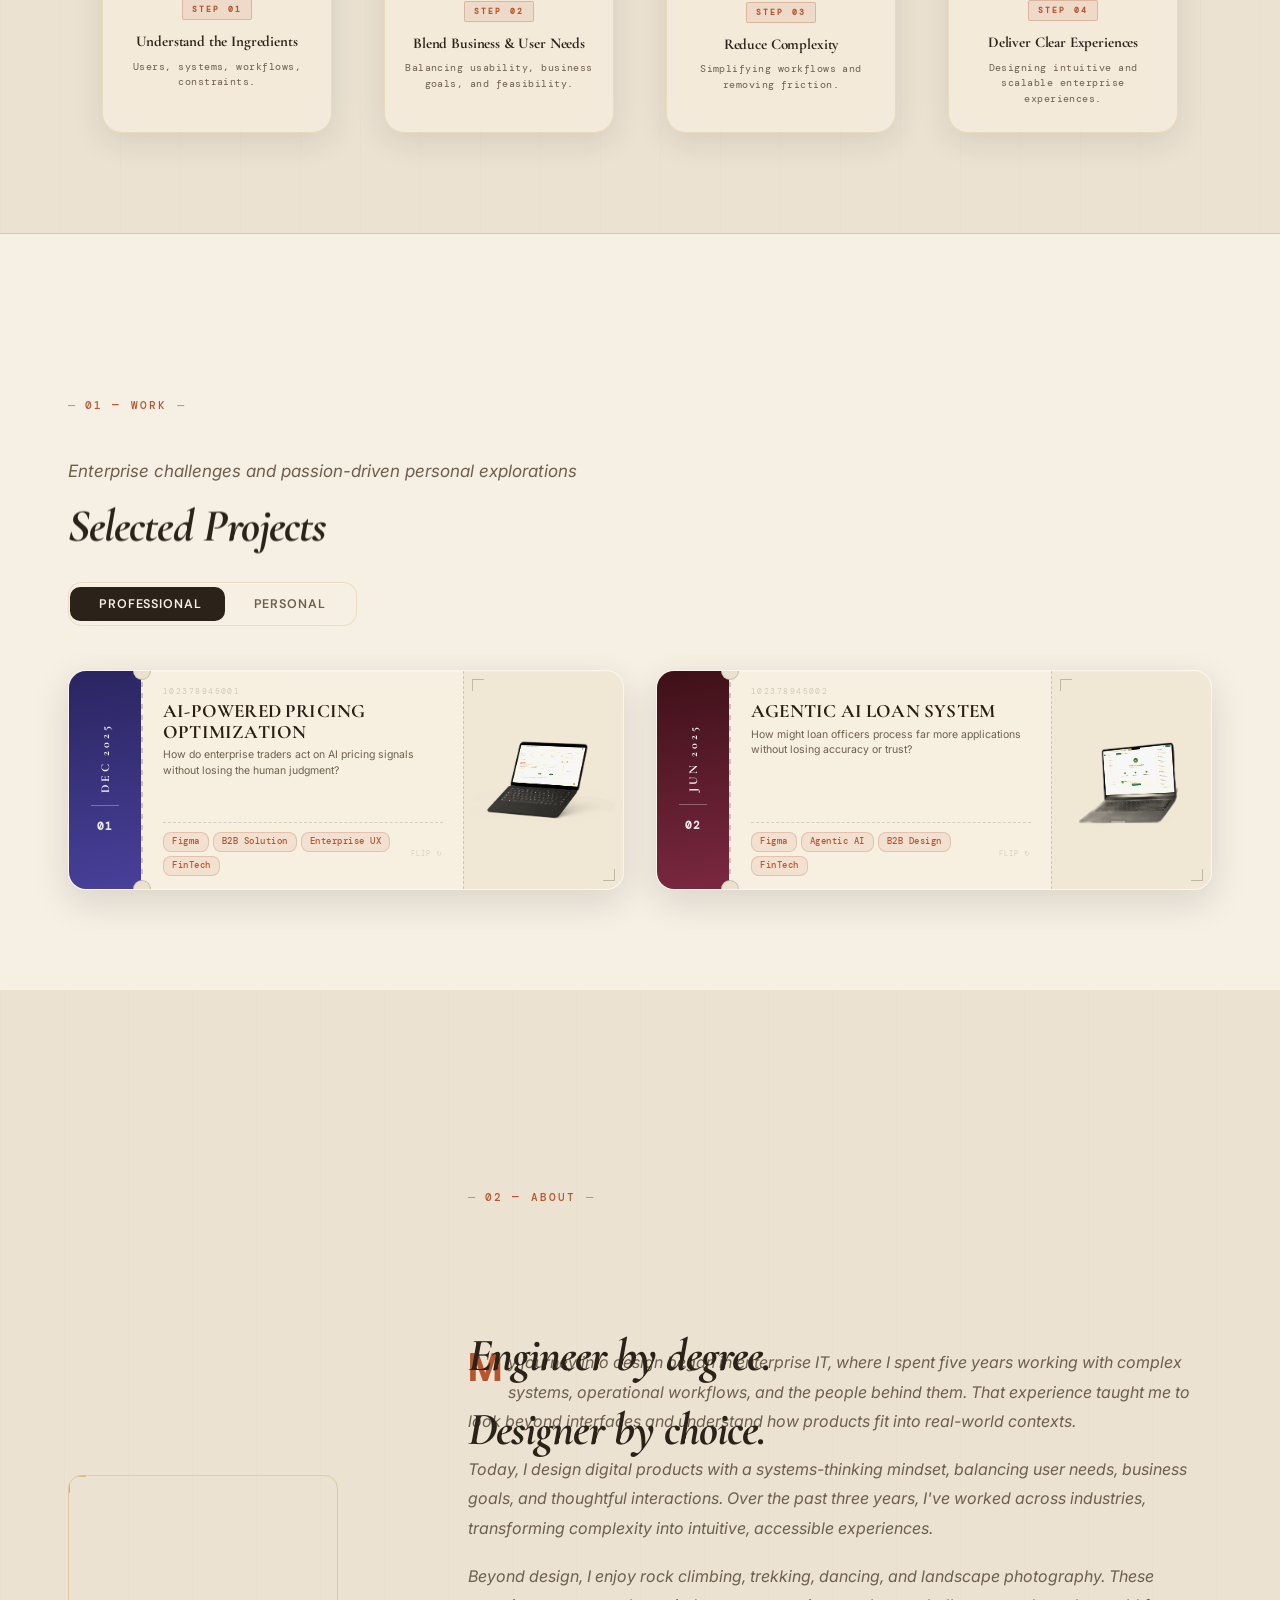
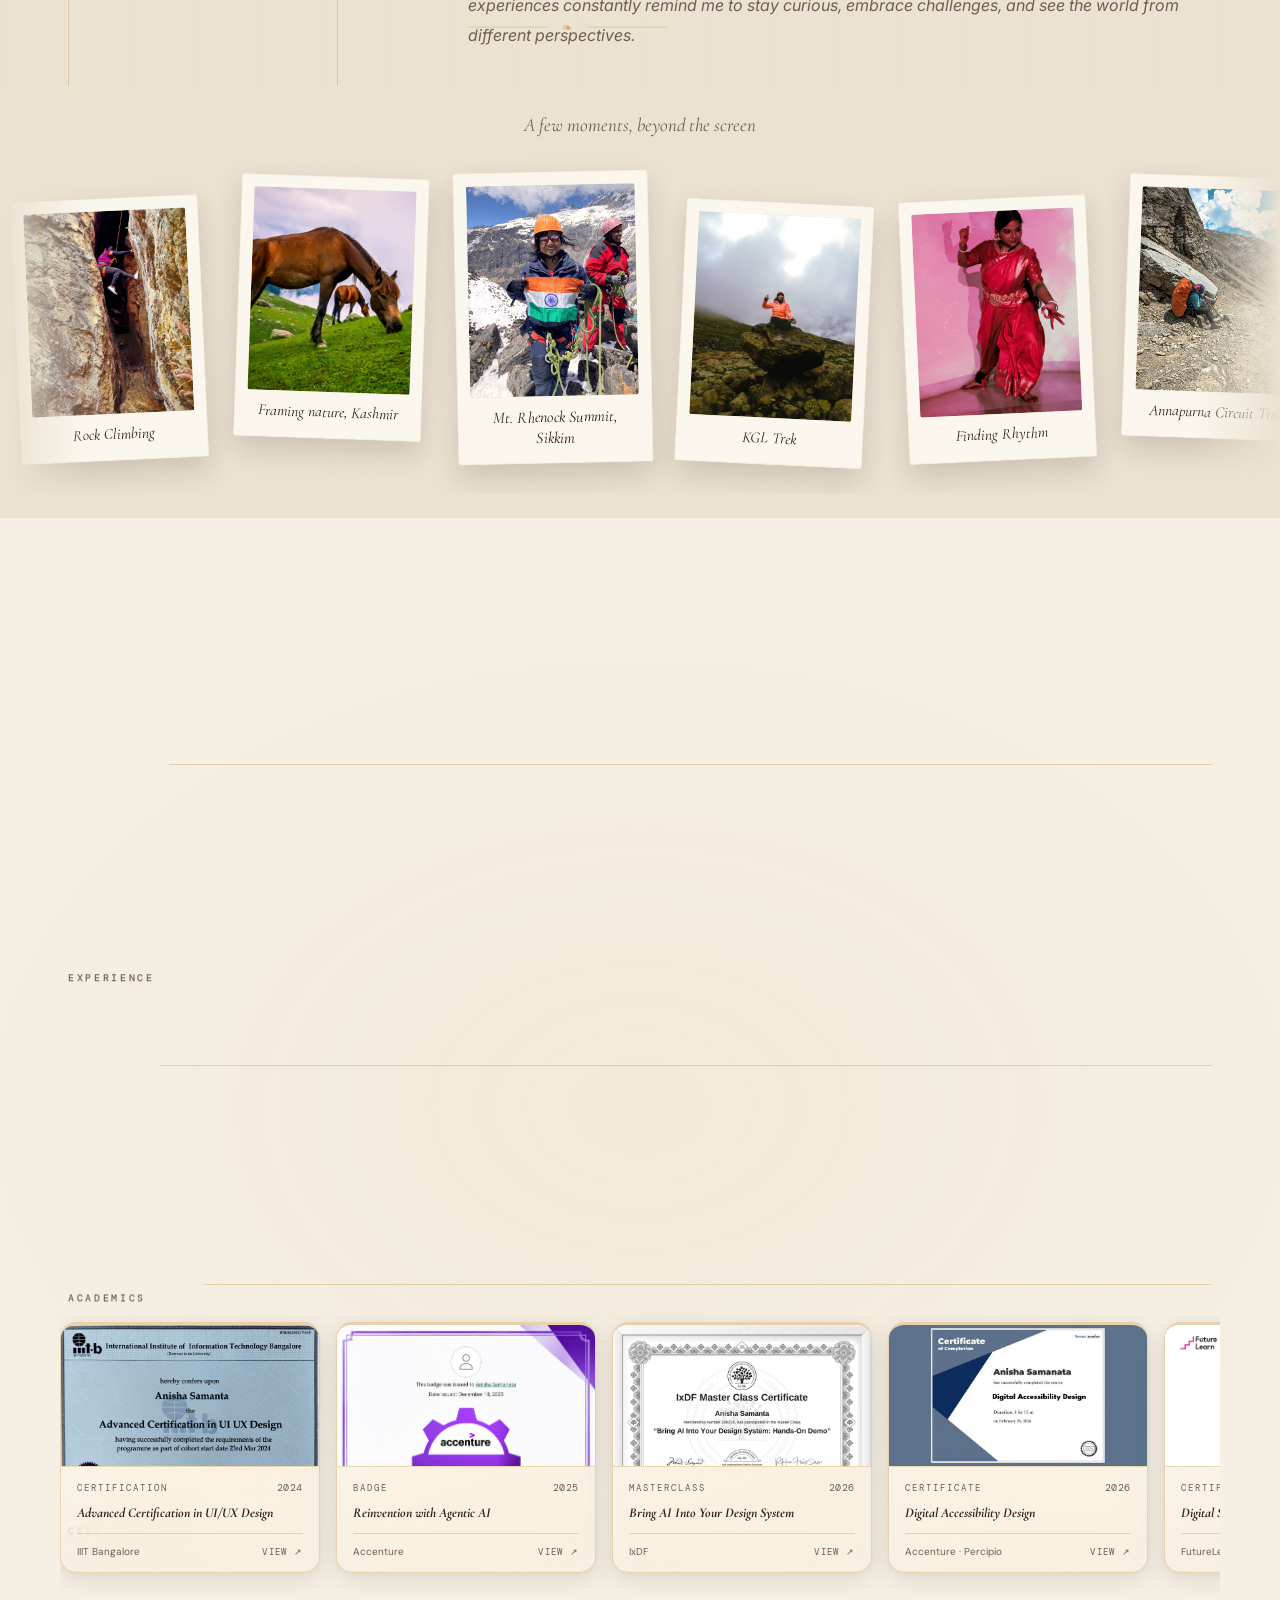
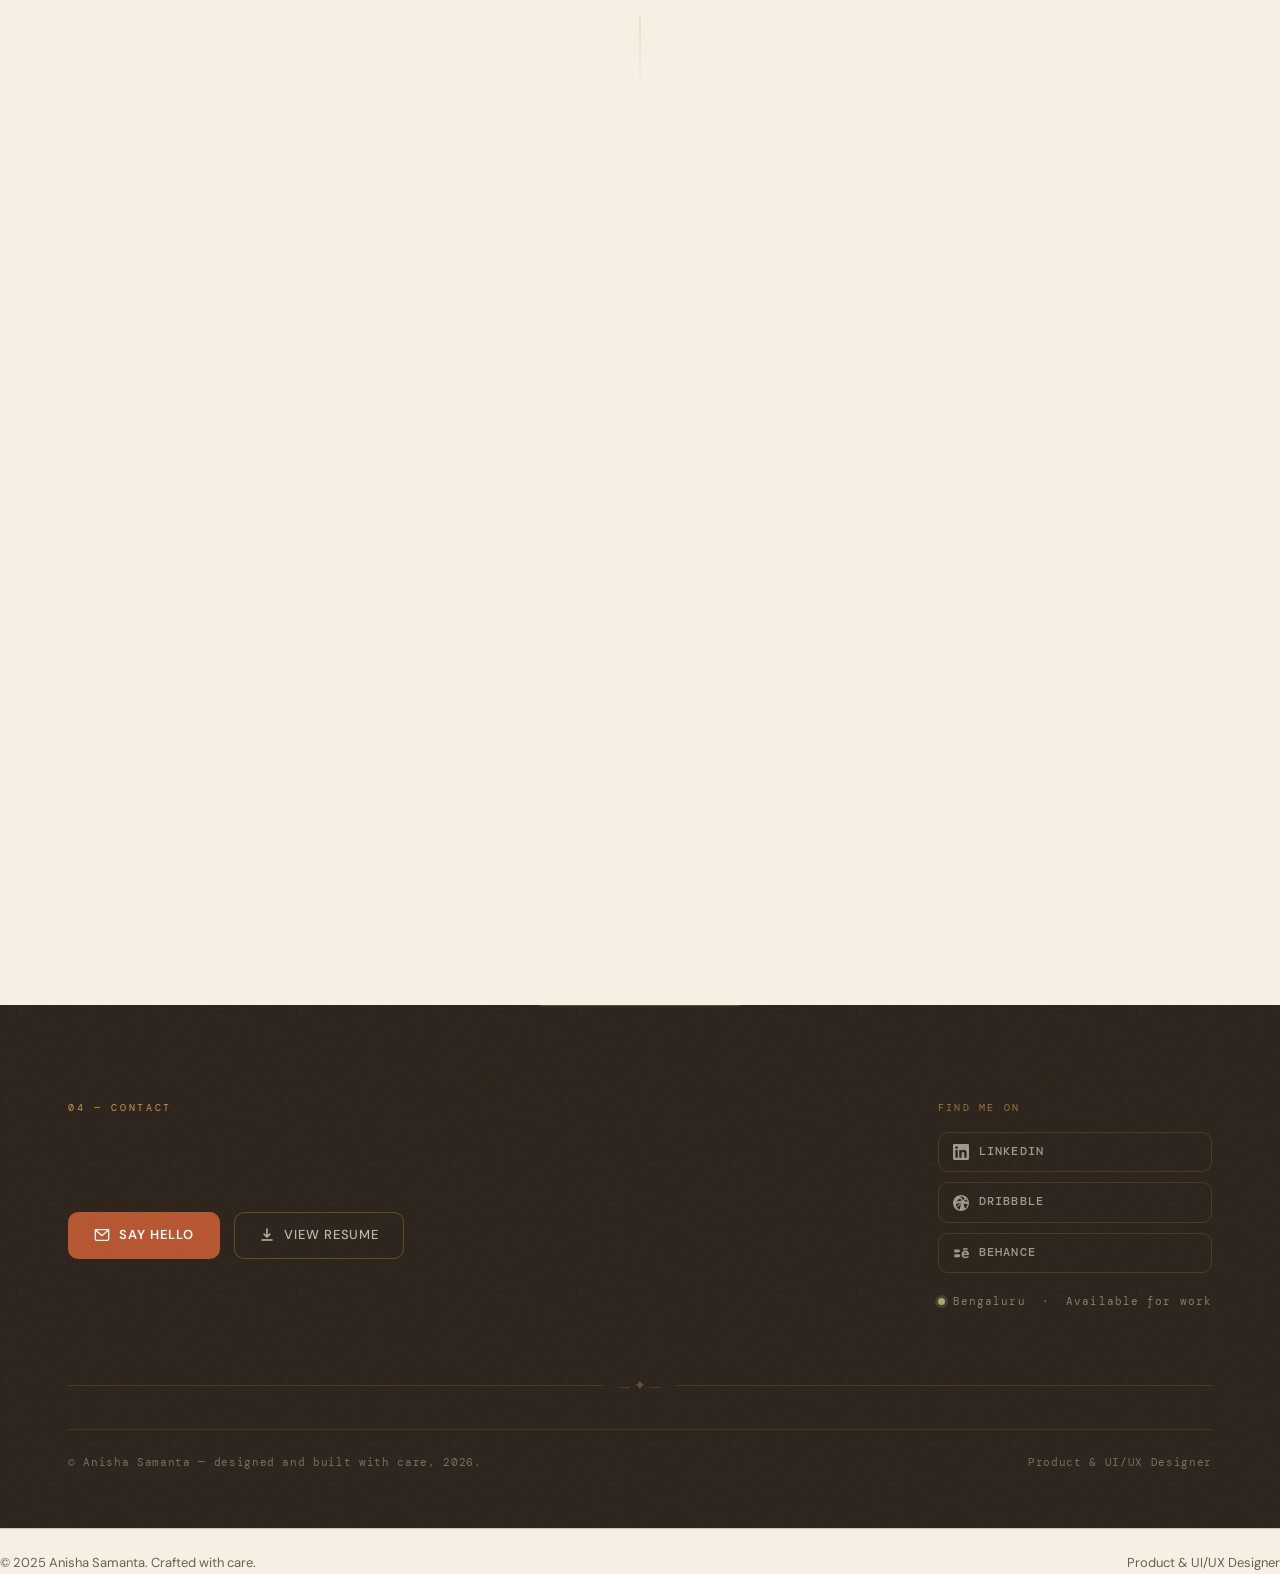
==== commit 2c2fdd4c: "Experience: add Innovecture (2026-Present); update resume PDF Co-Authored-By: Claude Sonnet 5 <norep" ====
--- a/index.html
+++ b/index.html
@@ -1519,6 +1519,7 @@
     box-shadow: 0 2px 8px rgba(43,34,26,0.10);
 }
 .exp-logo img { width: 100%; height: 100%; object-fit: contain; padding: 8px; }
+.exp-logo-text { font-family: var(--ui); font-size: 15px; font-weight: 700; color: var(--rust); letter-spacing: 0.02em; }
 .exp-body { display: flex; flex-direction: column; gap: 3px; min-width: 0; }
 .exp-role { font-family: var(--serif); font-size: 16.5px; font-weight: 700; font-style: italic;
     color: var(--ink); line-height: 1.25; margin: 0; }
@@ -3494,6 +3495,17 @@
                     </div>
                 </article>
 
+                <article class="cred-card exp-card">
+                    <div class="exp-logo">
+                        <span class="exp-logo-text">IN</span>
+                    </div>
+                    <div class="exp-body">
+                        <p class="exp-role">User Experience Designer</p>
+                        <p class="exp-company">Innovecture</p>
+                        <p class="exp-period">2026 – Present</p>
+                    </div>
+                </article>
+
             </div>
         </div>
 
@@ -4010,7 +4022,7 @@
     const FILE      = 'Anisha_Samanta_Resume2026.pdf';
     // Cache-buster: the PDF filename never changes, so browsers/CDN cache it hard.
     // Bump this whenever the resume is regenerated so the new file is fetched.
-    const URLV      = FILE + '?v=20260629b';
+    const URLV      = FILE + '?v=20260808';
     const viewer    = document.getElementById('resumeLightbox');
     const backdrop  = document.getElementById('resumeLightboxBackdrop');
     const closeBtn  = document.getElementById('resumeLightboxClose');
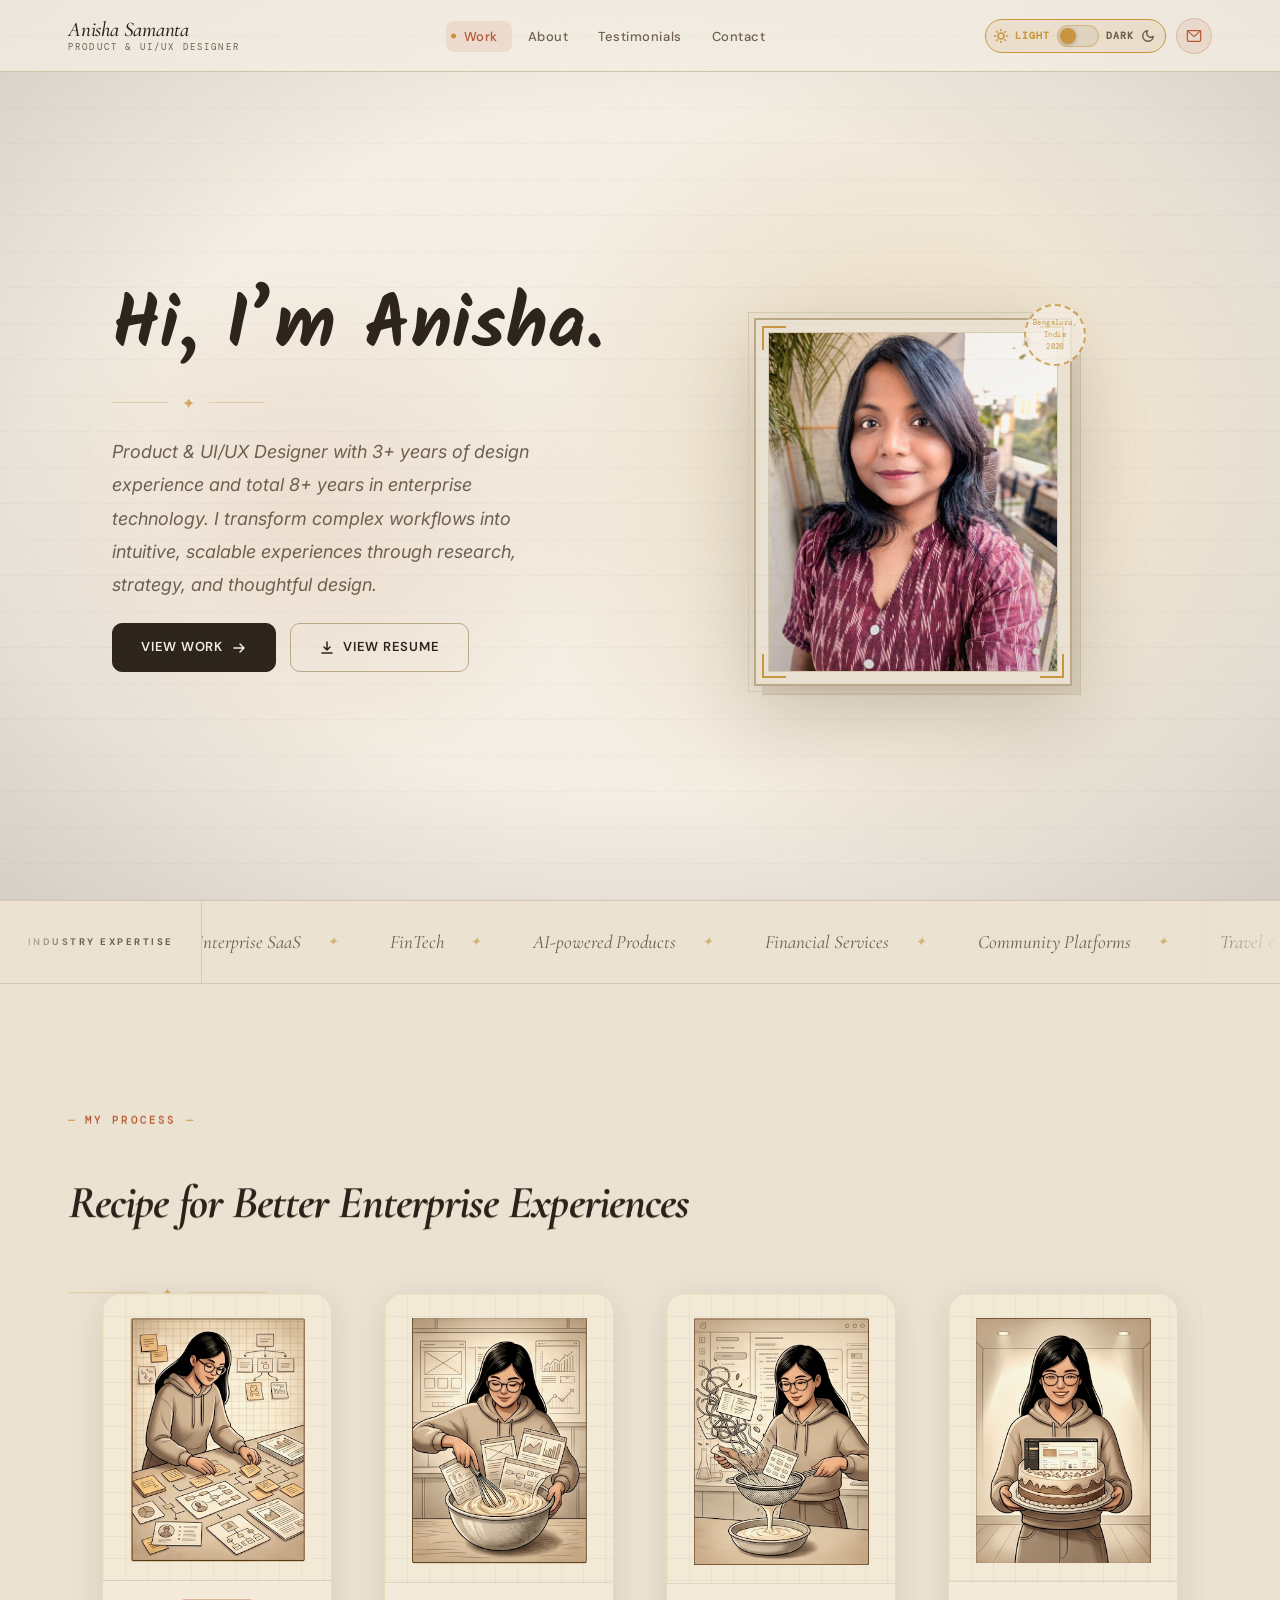
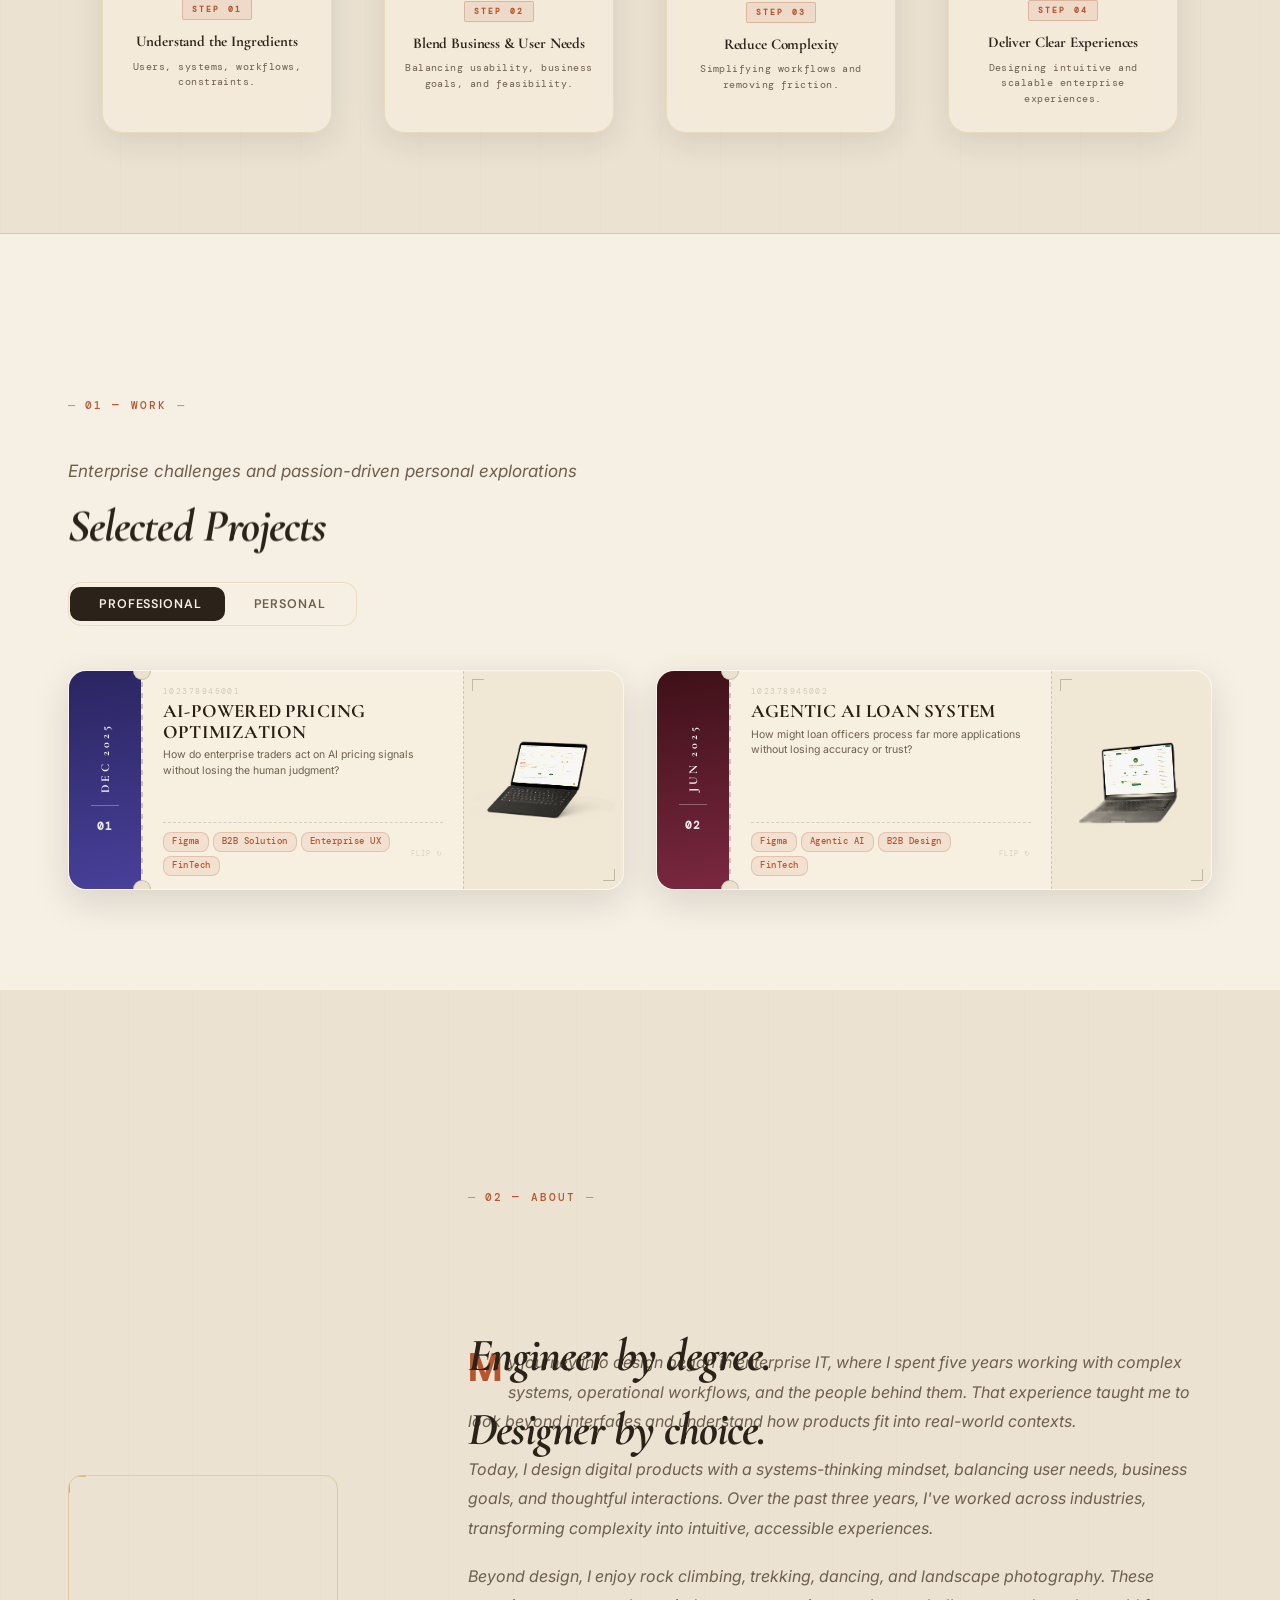
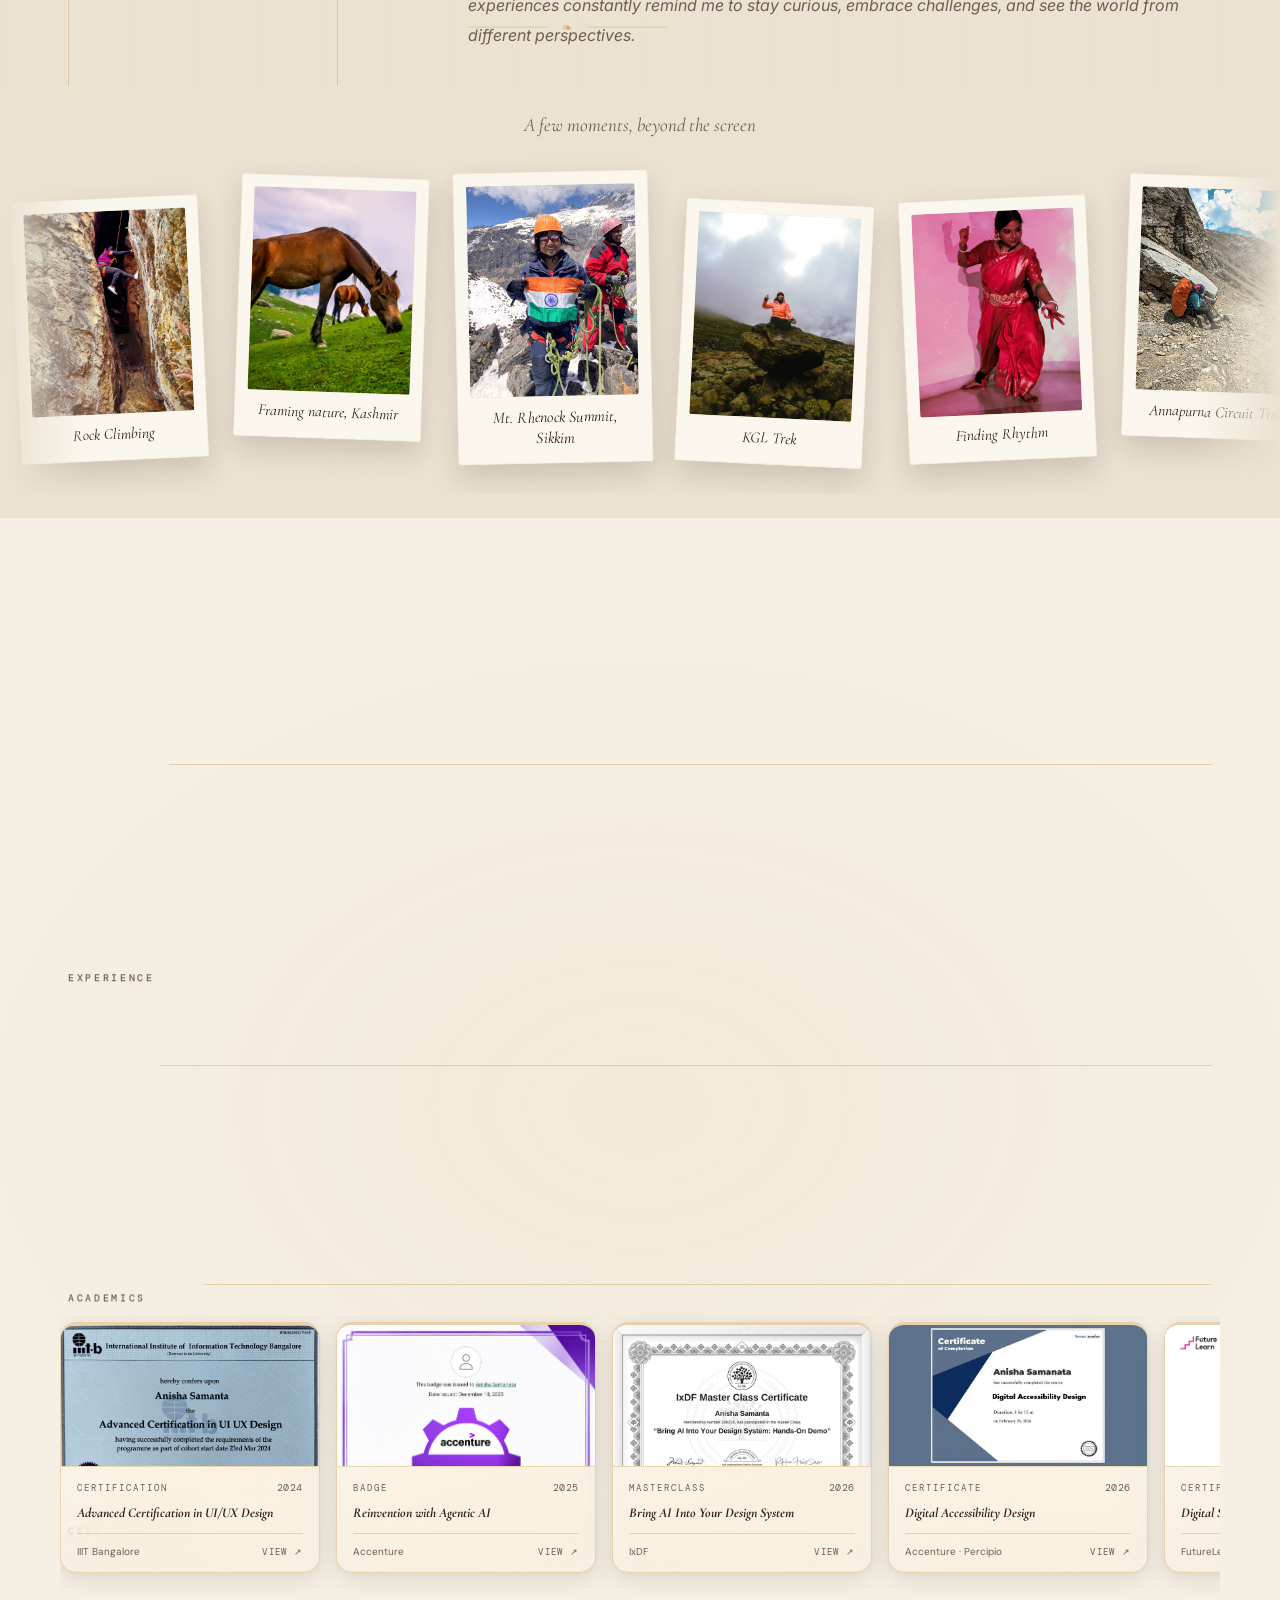
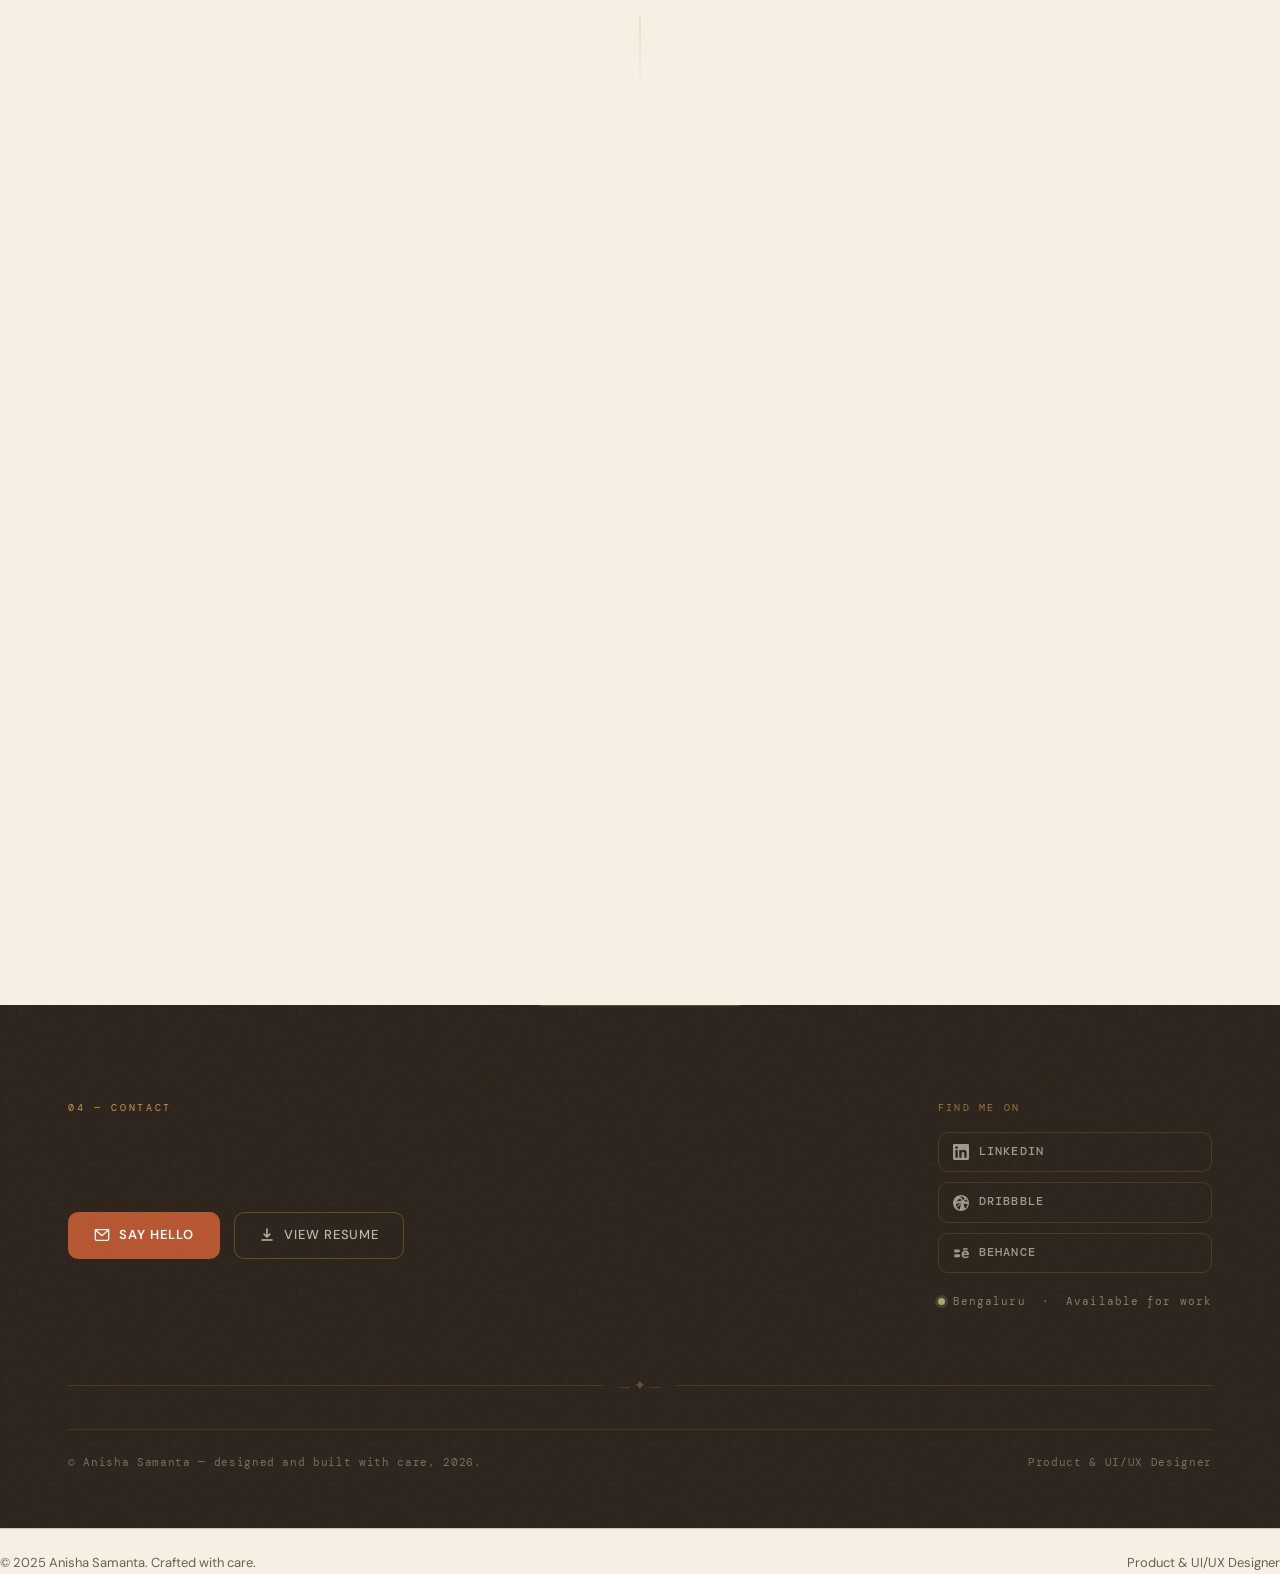
==== commit 8b74039a: "Experience: use actual Innovecture logo instead of initials badge Co-Authored-By: Claude Sonnet 5 <n" ====
--- a/index.html
+++ b/index.html
@@ -1519,7 +1519,6 @@
     box-shadow: 0 2px 8px rgba(43,34,26,0.10);
 }
 .exp-logo img { width: 100%; height: 100%; object-fit: contain; padding: 8px; }
-.exp-logo-text { font-family: var(--ui); font-size: 15px; font-weight: 700; color: var(--rust); letter-spacing: 0.02em; }
 .exp-body { display: flex; flex-direction: column; gap: 3px; min-width: 0; }
 .exp-role { font-family: var(--serif); font-size: 16.5px; font-weight: 700; font-style: italic;
     color: var(--ink); line-height: 1.25; margin: 0; }
@@ -3497,7 +3496,7 @@
 
                 <article class="cred-card exp-card">
                     <div class="exp-logo">
-                        <span class="exp-logo-text">IN</span>
+                        <img src="innovecture-logo.jpeg" alt="Innovecture logo" loading="lazy">
                     </div>
                     <div class="exp-body">
                         <p class="exp-role">User Experience Designer</p>
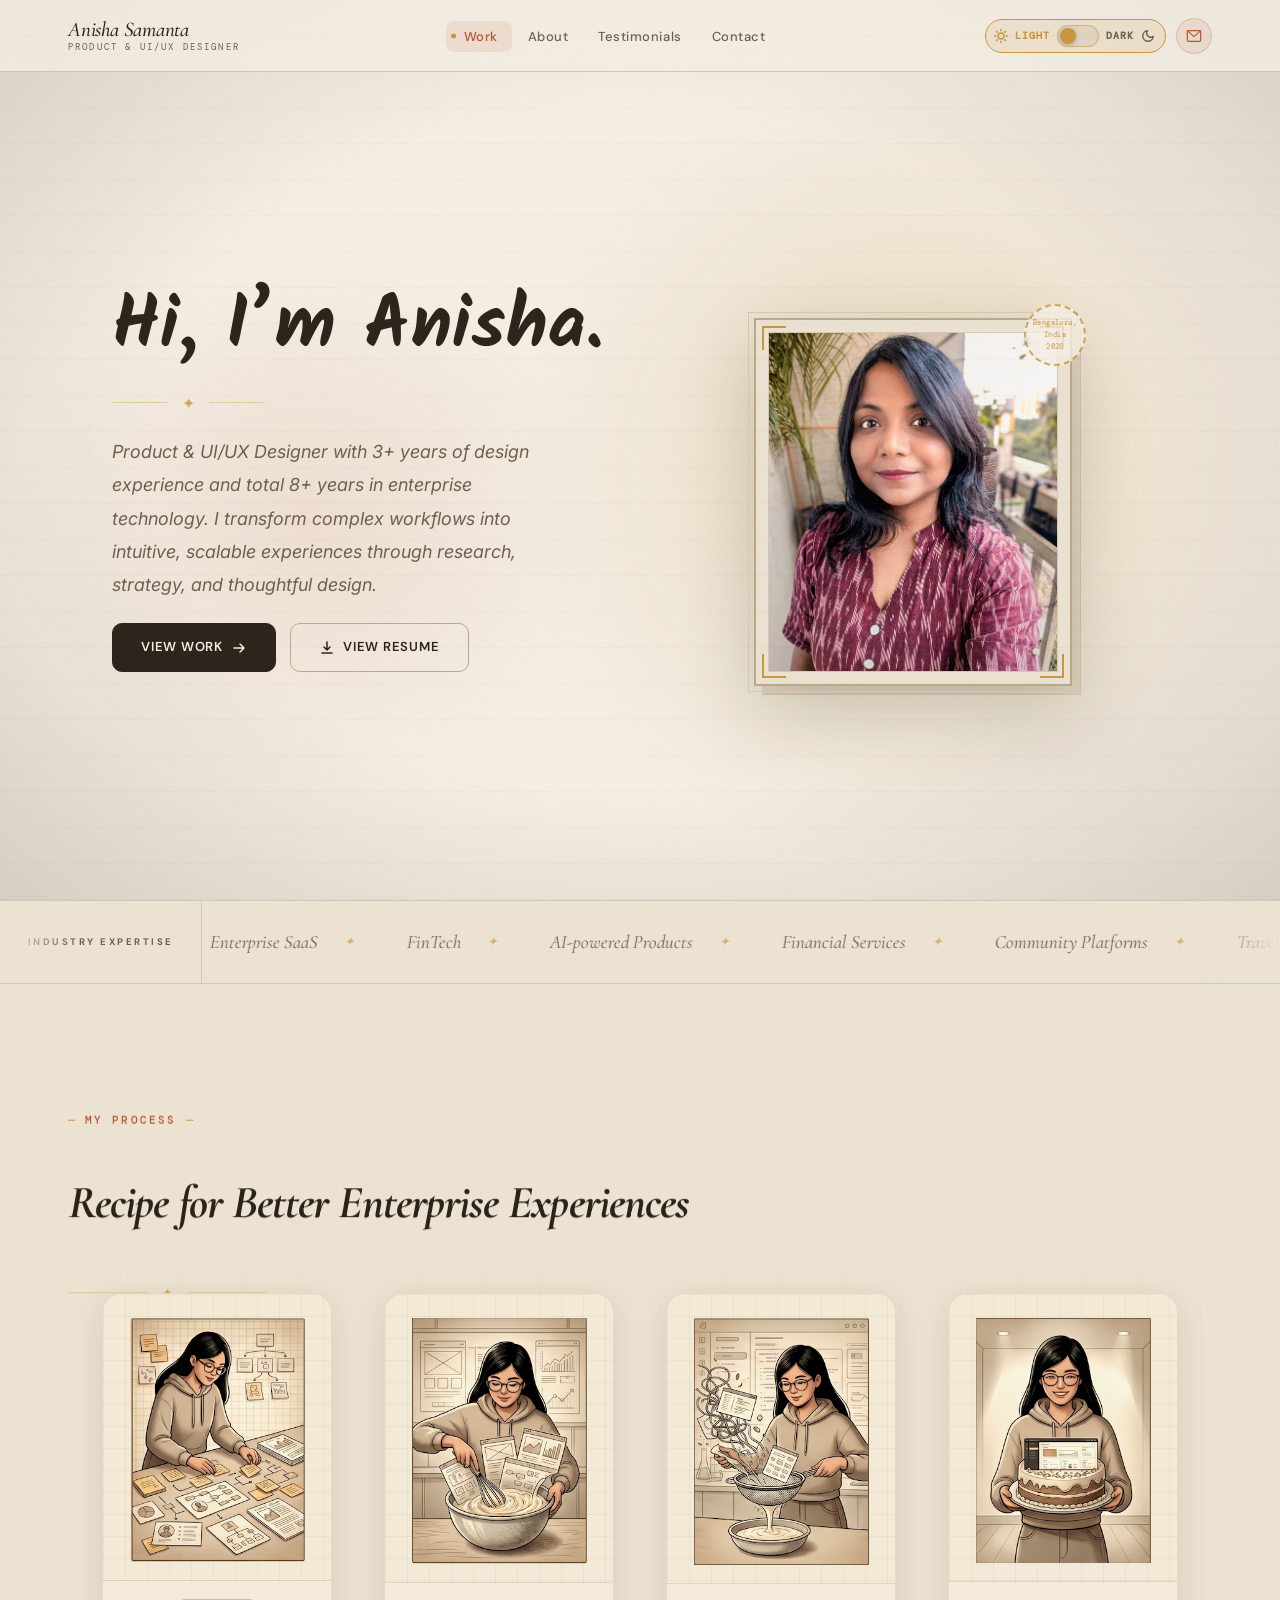
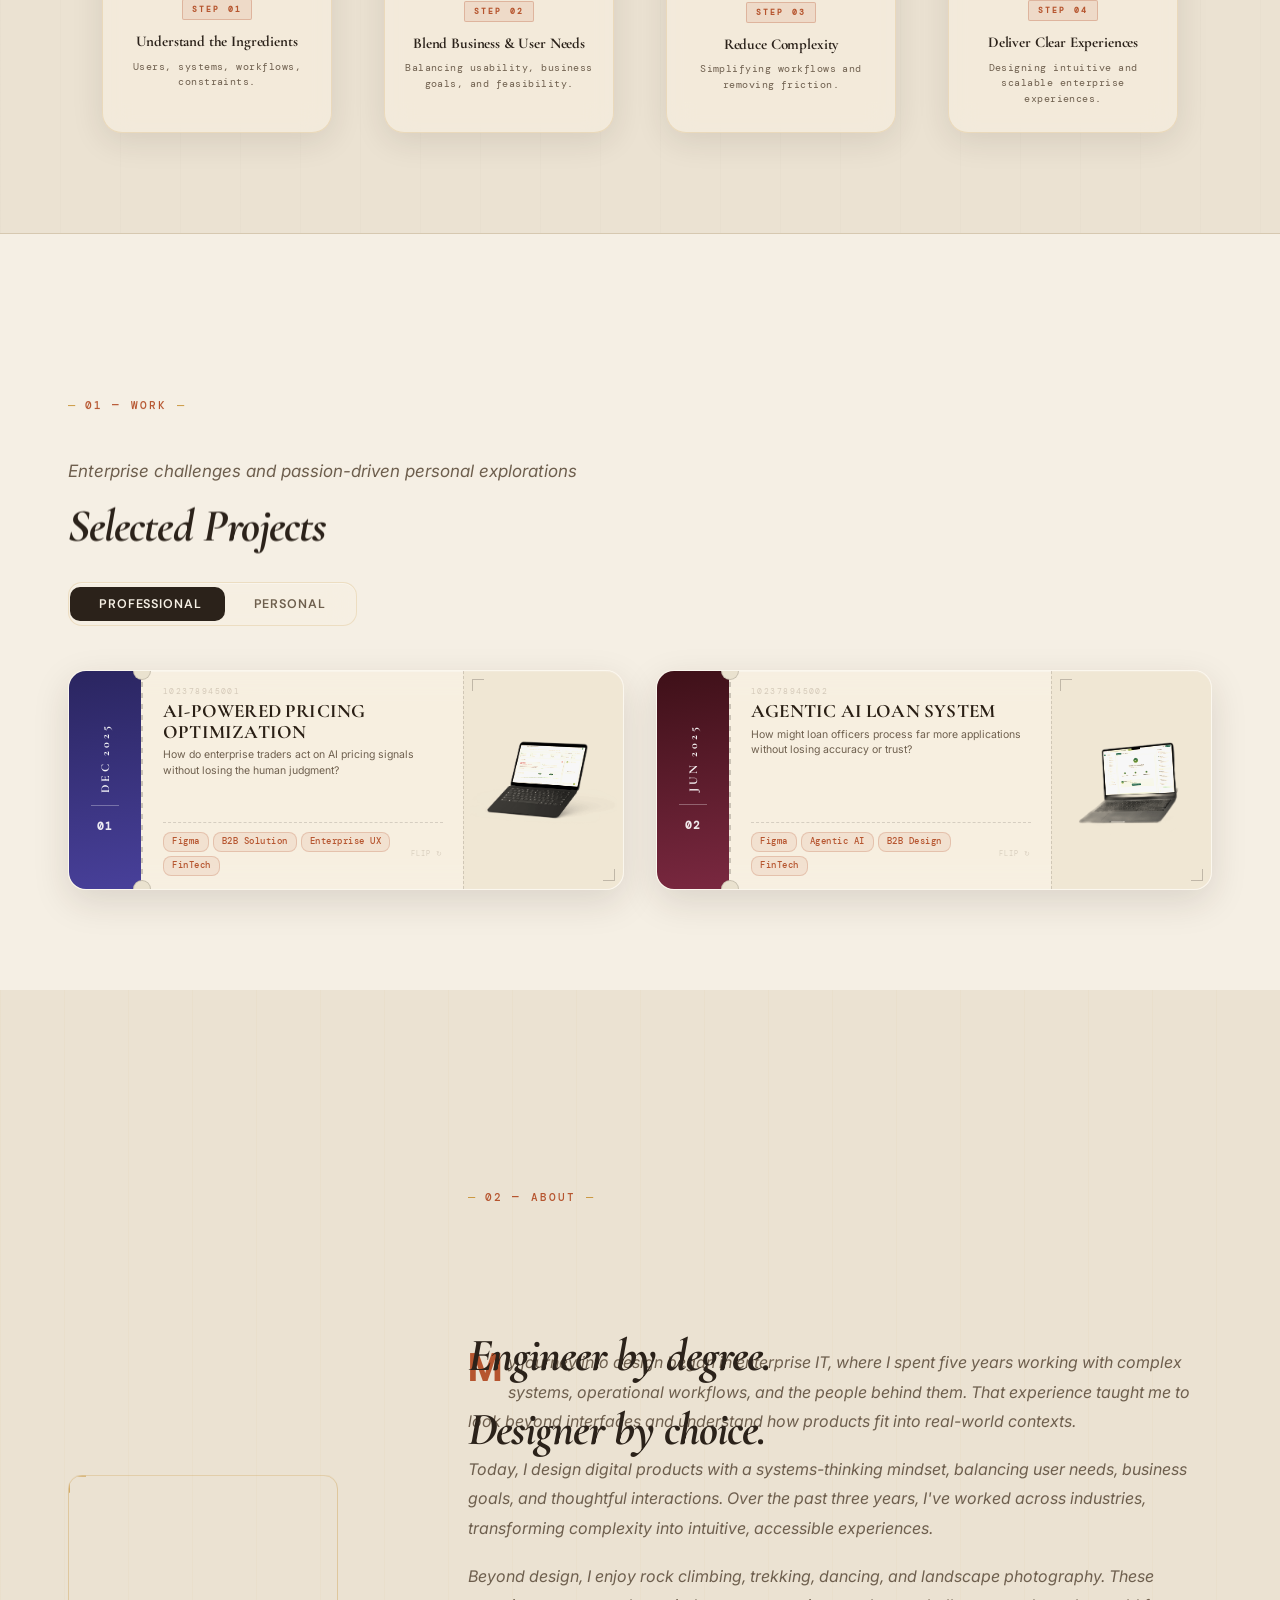
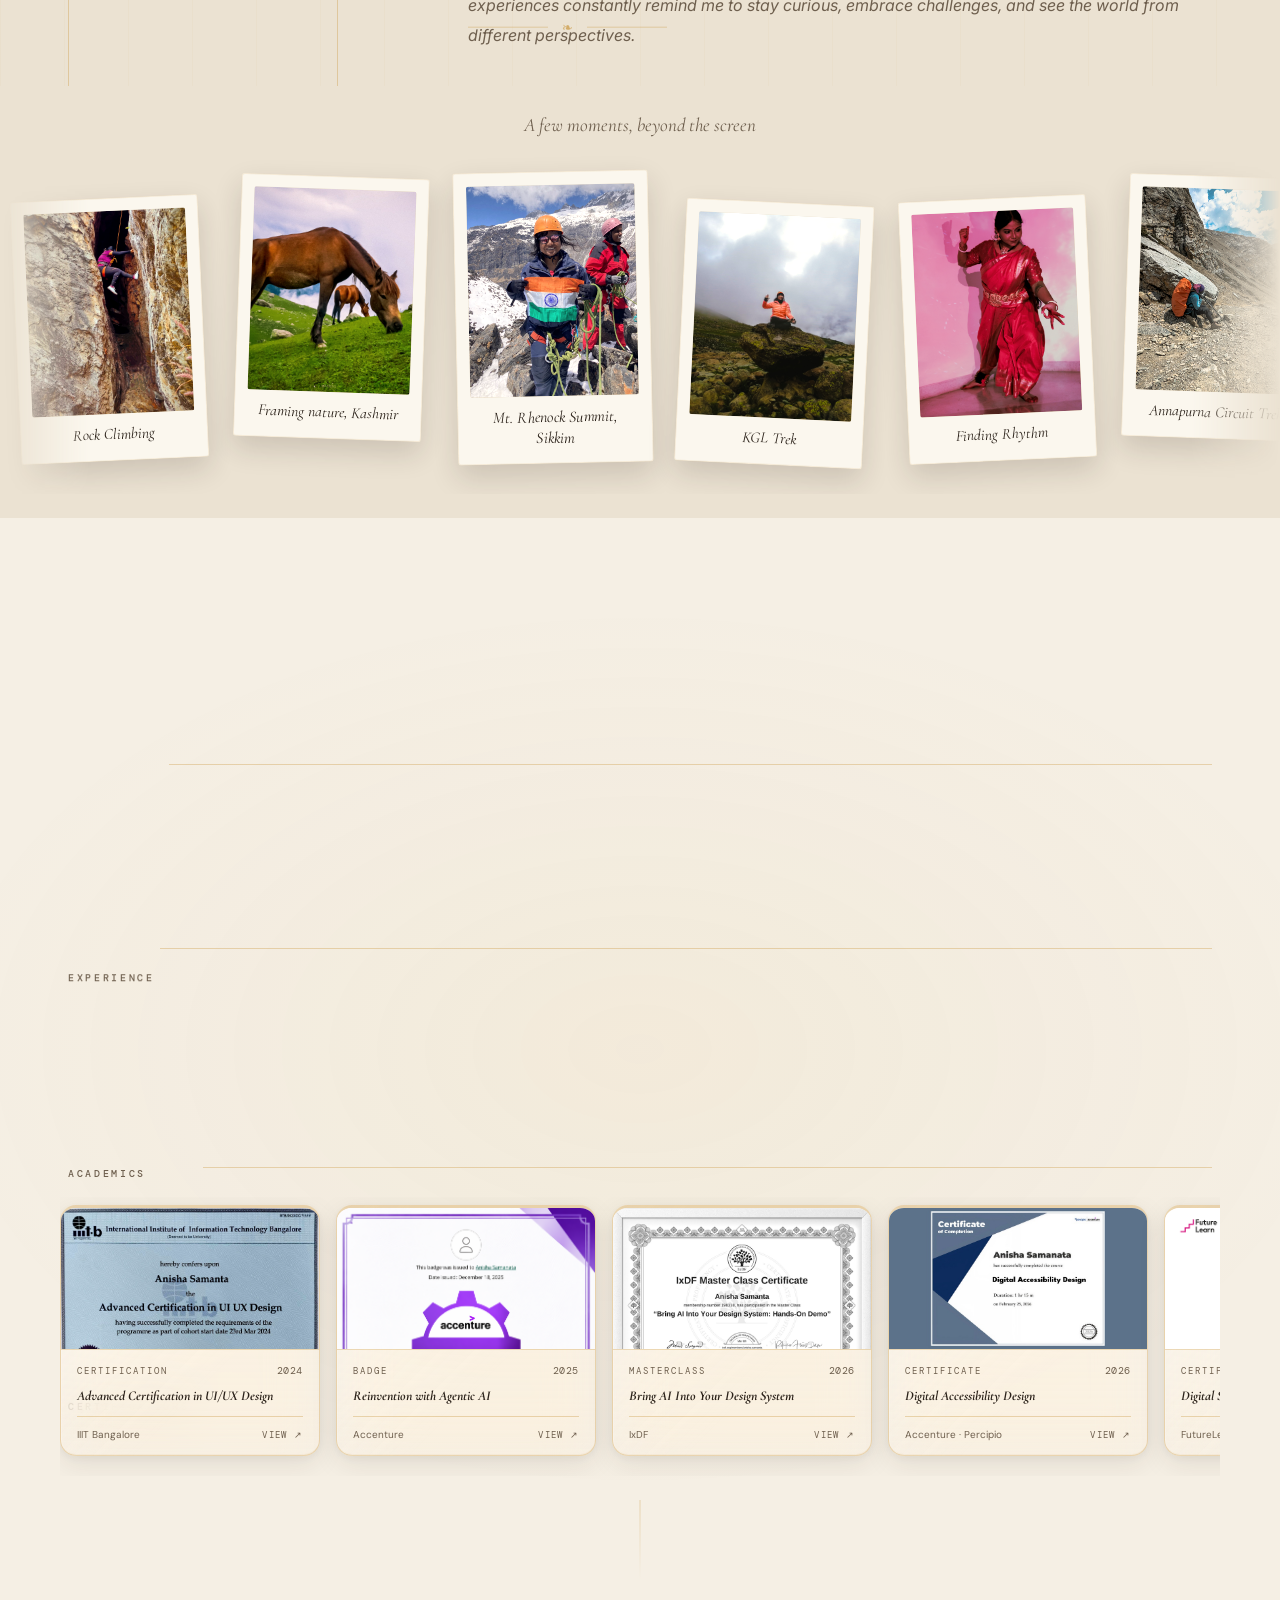
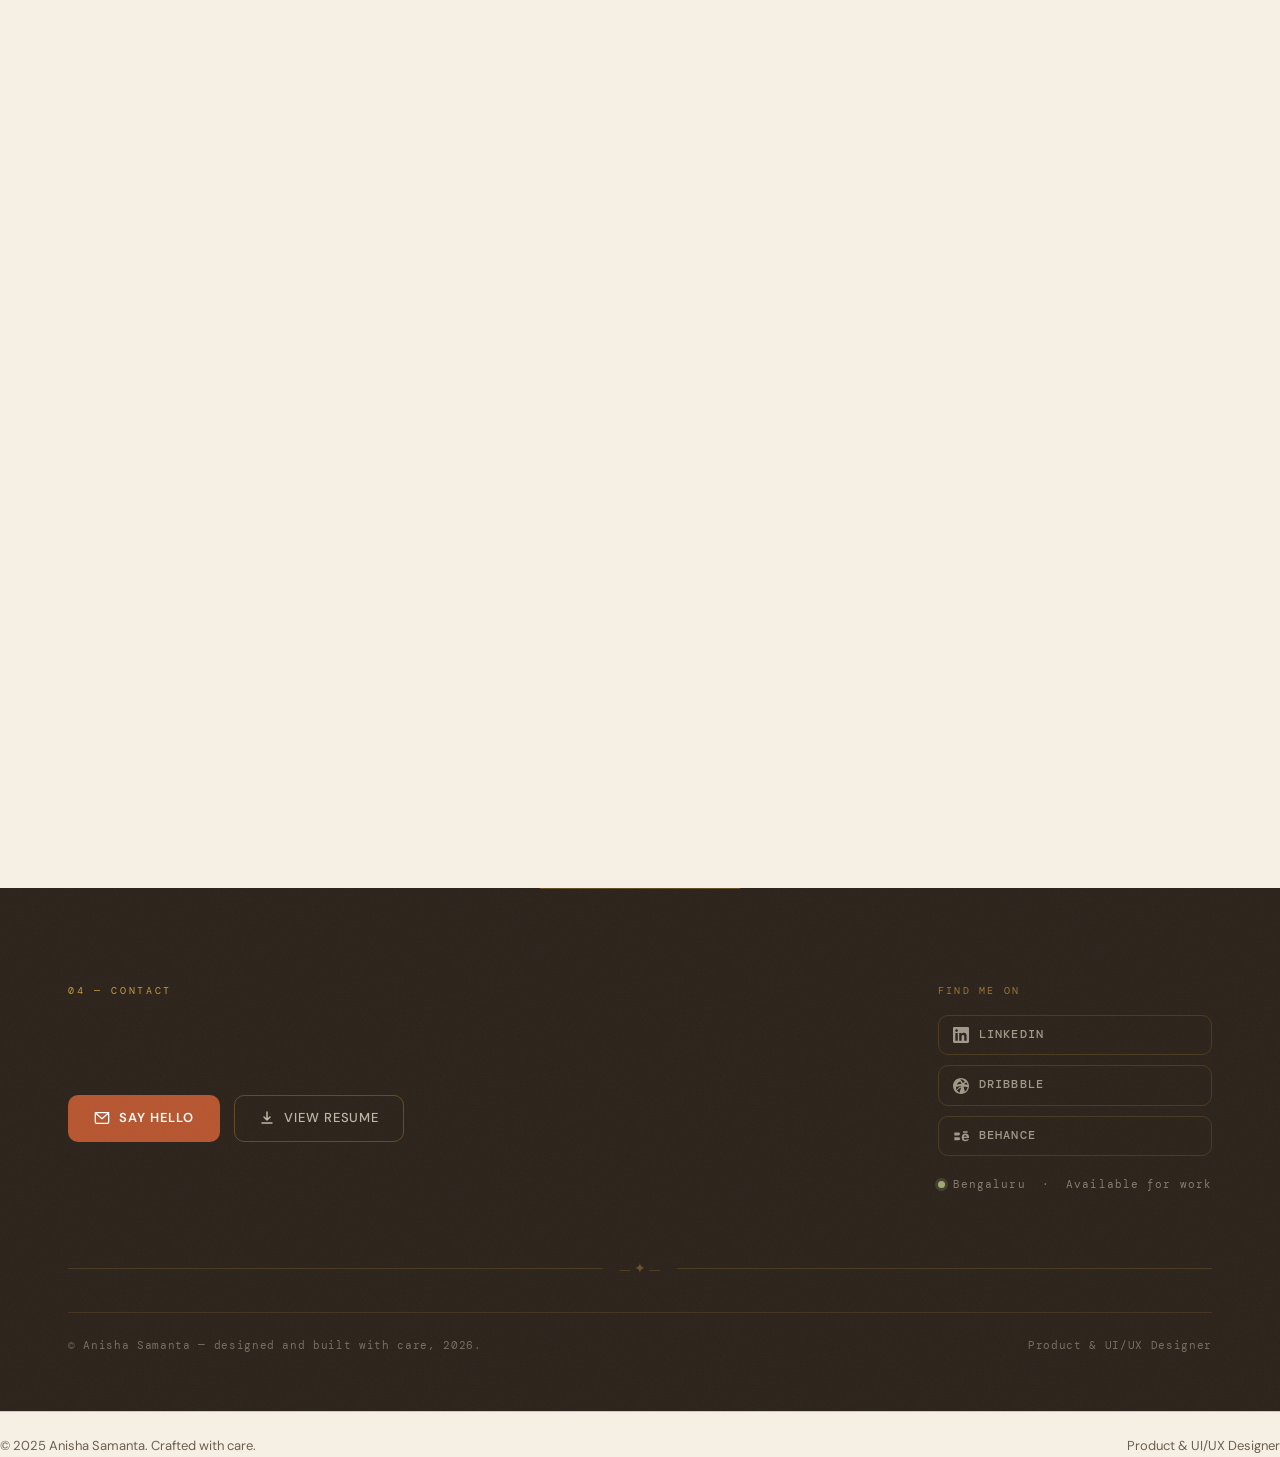
==== commit fde56e06: "Experience: widen grid so Nexwave/Accenture/Innovecture sit in one row Co-Authored-By: Claude Sonnet" ====
--- a/index.html
+++ b/index.html
@@ -1509,7 +1509,7 @@
     display: grid;
     grid-template-columns: repeat(auto-fit, minmax(240px, 1fr));
     gap: 18px;
-    max-width: 560px;
+    max-width: 860px;
 }
 .exp-card { flex-direction: row; align-items: center; gap: 16px; padding: 18px 20px; }
 .exp-logo {
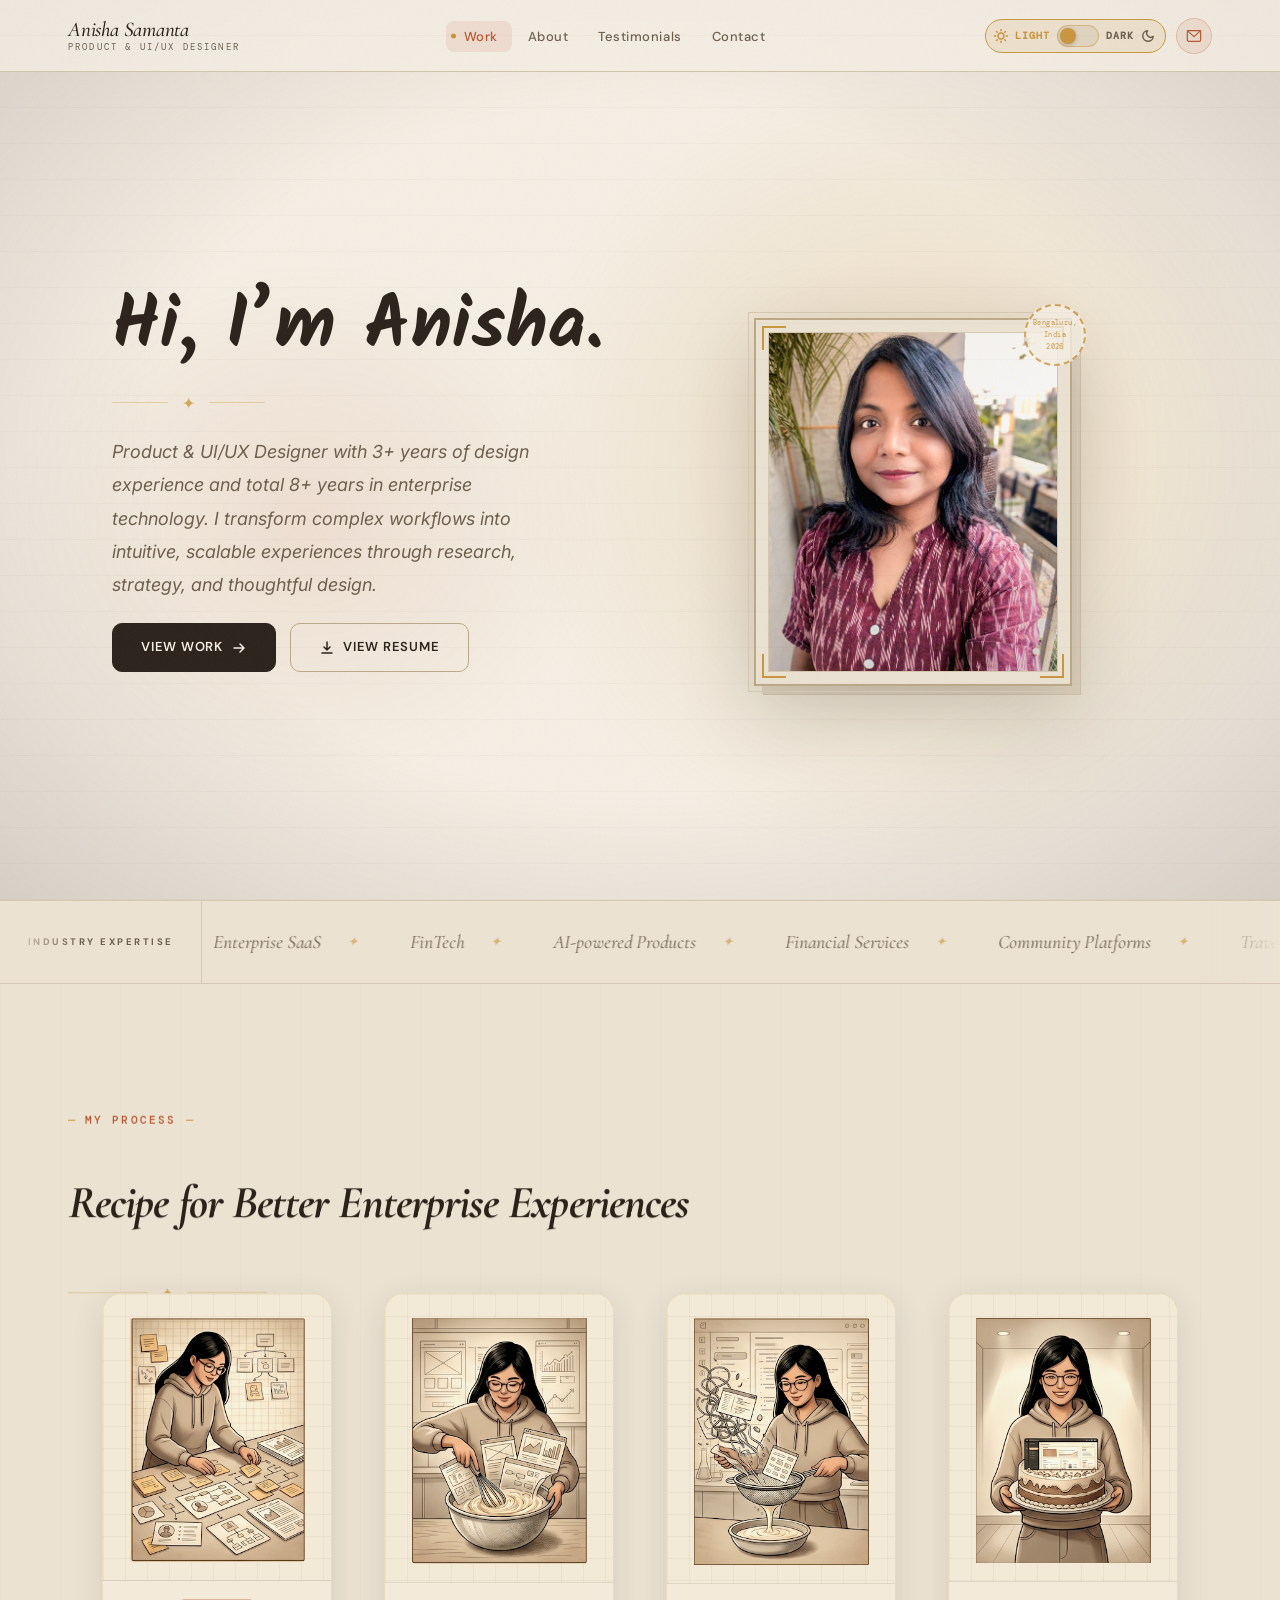
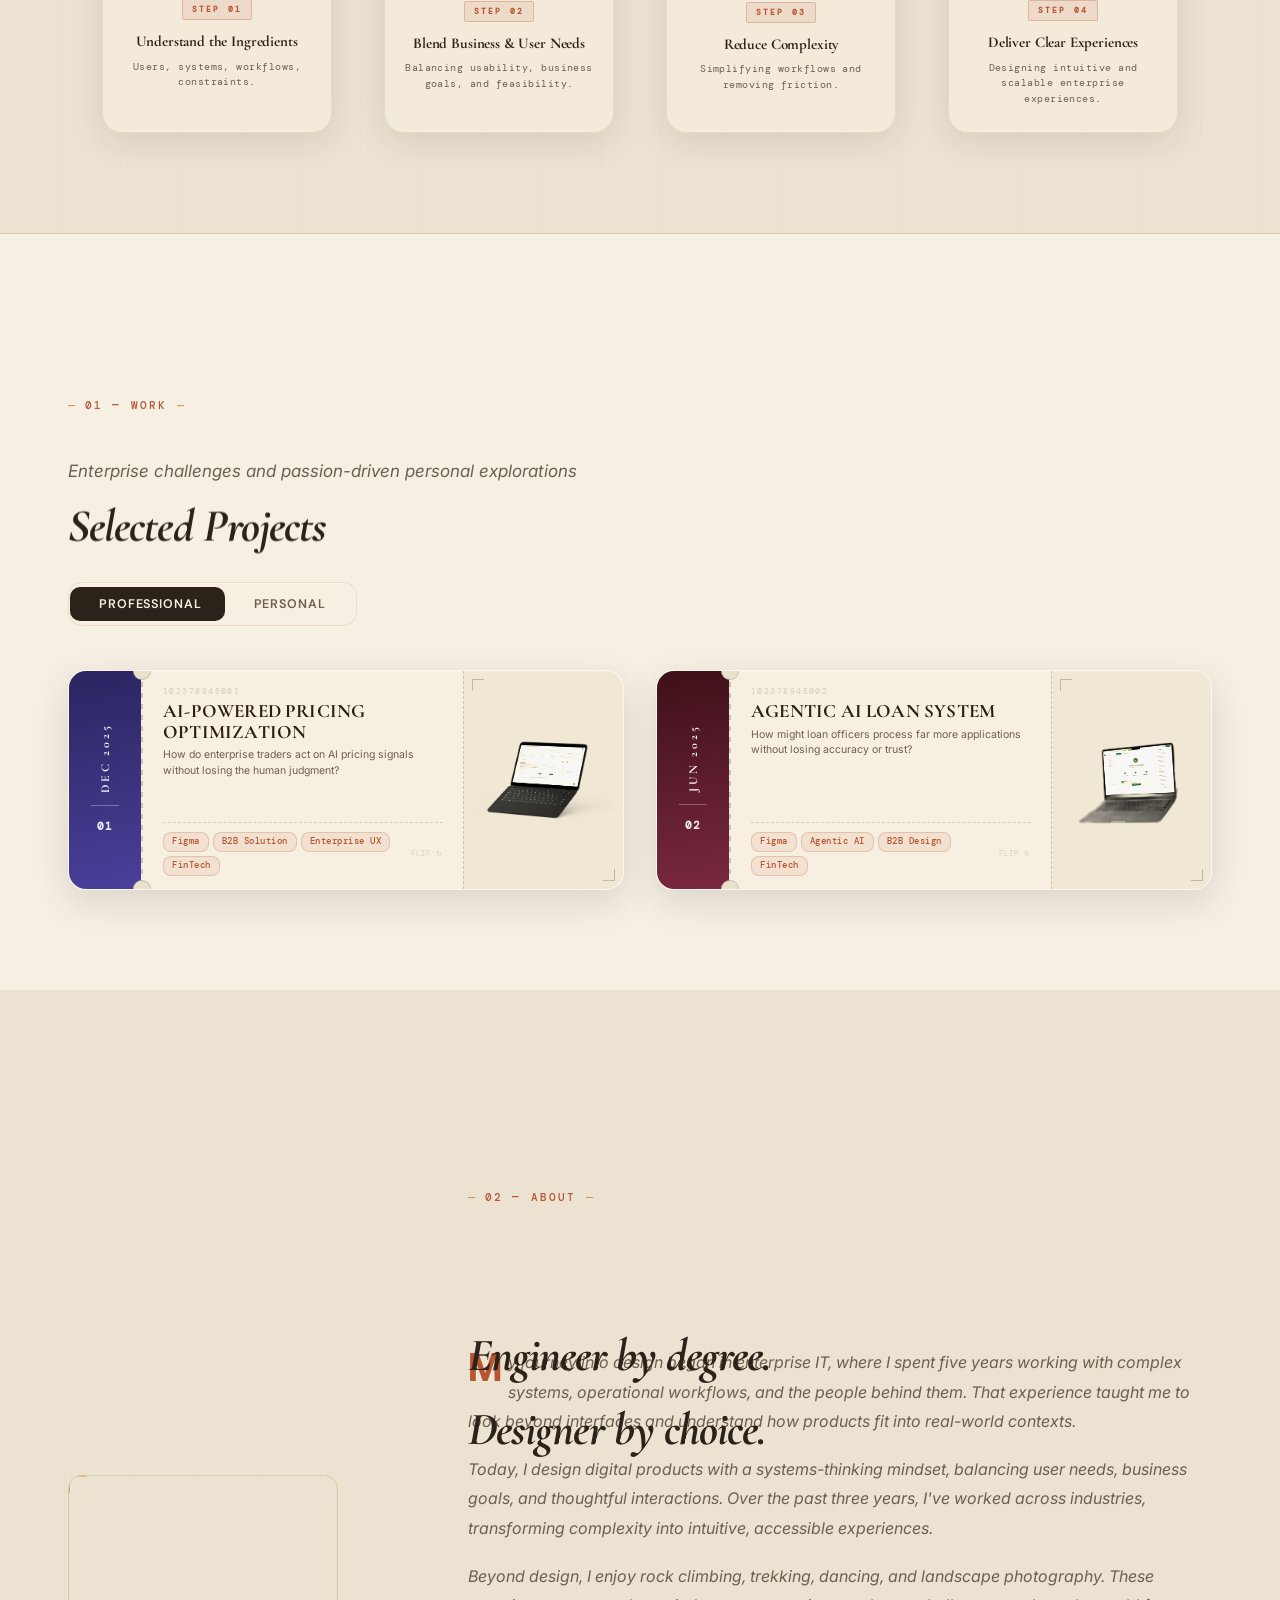
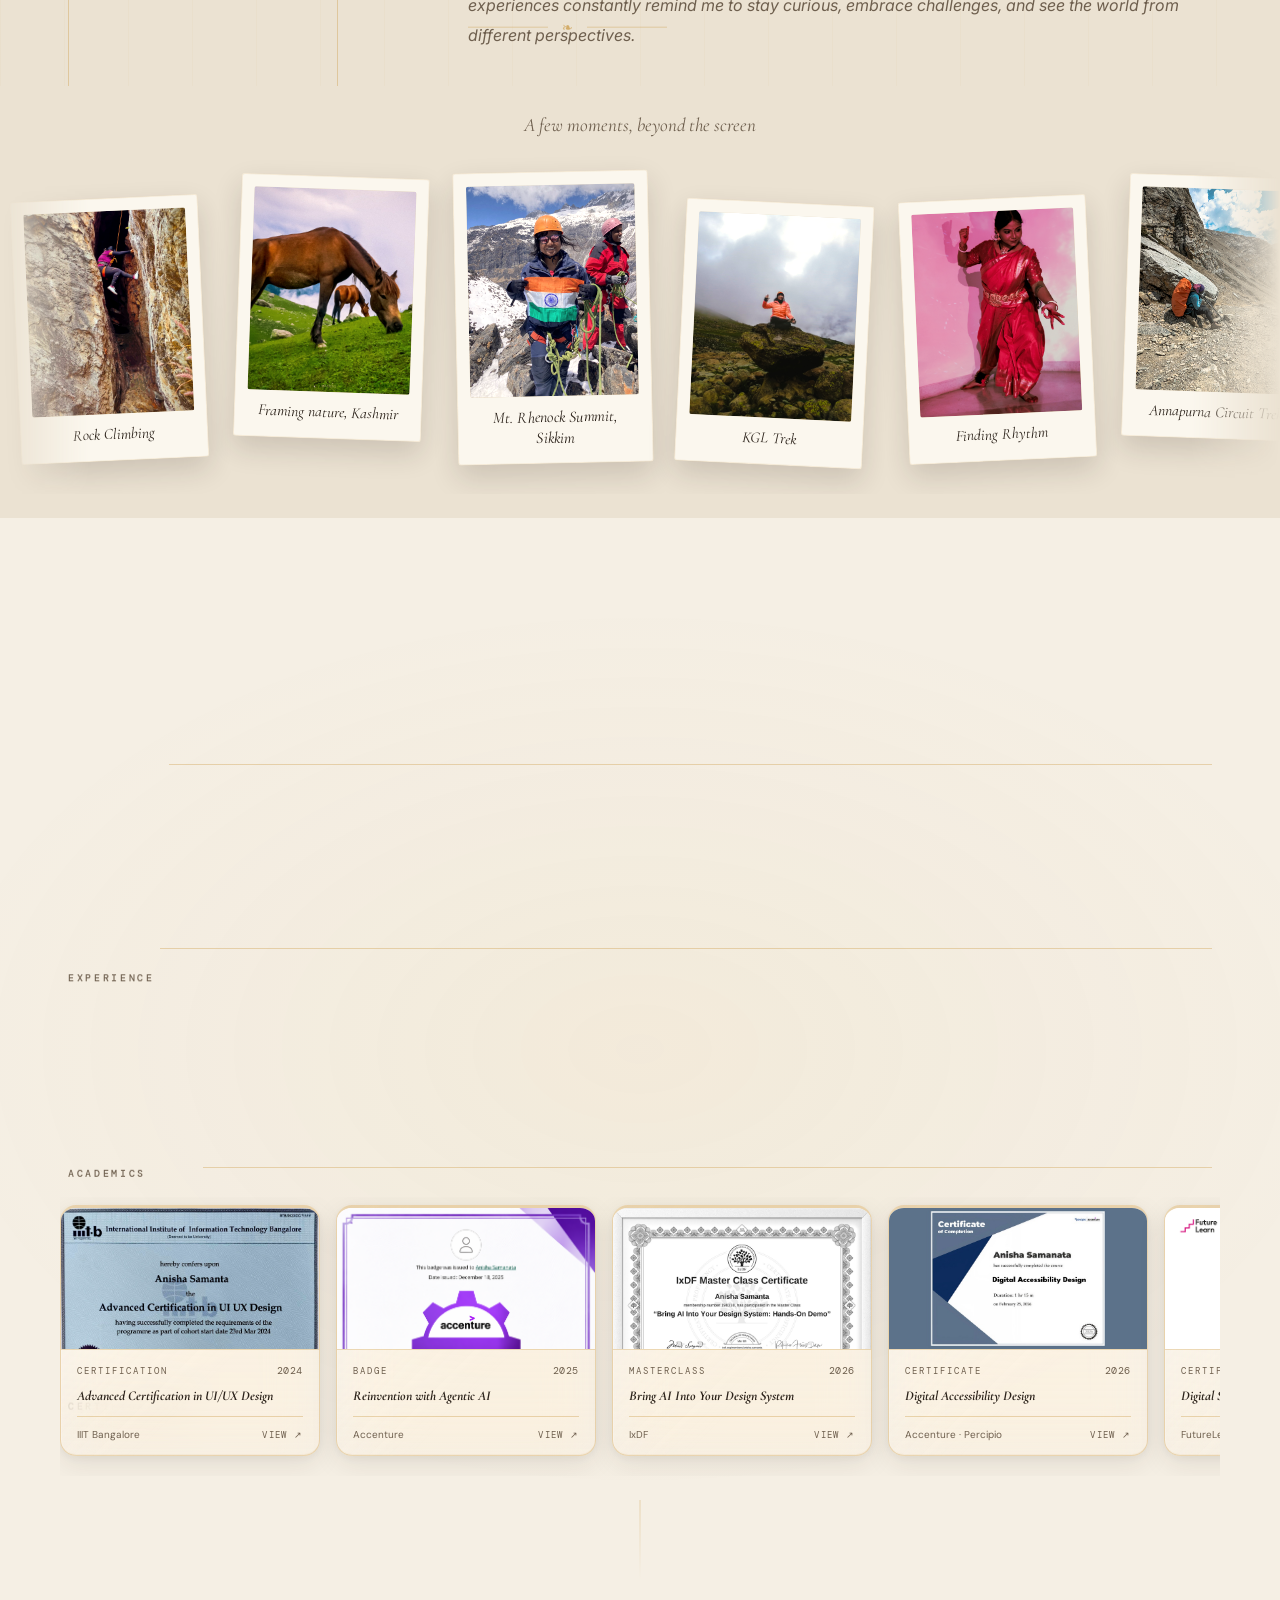
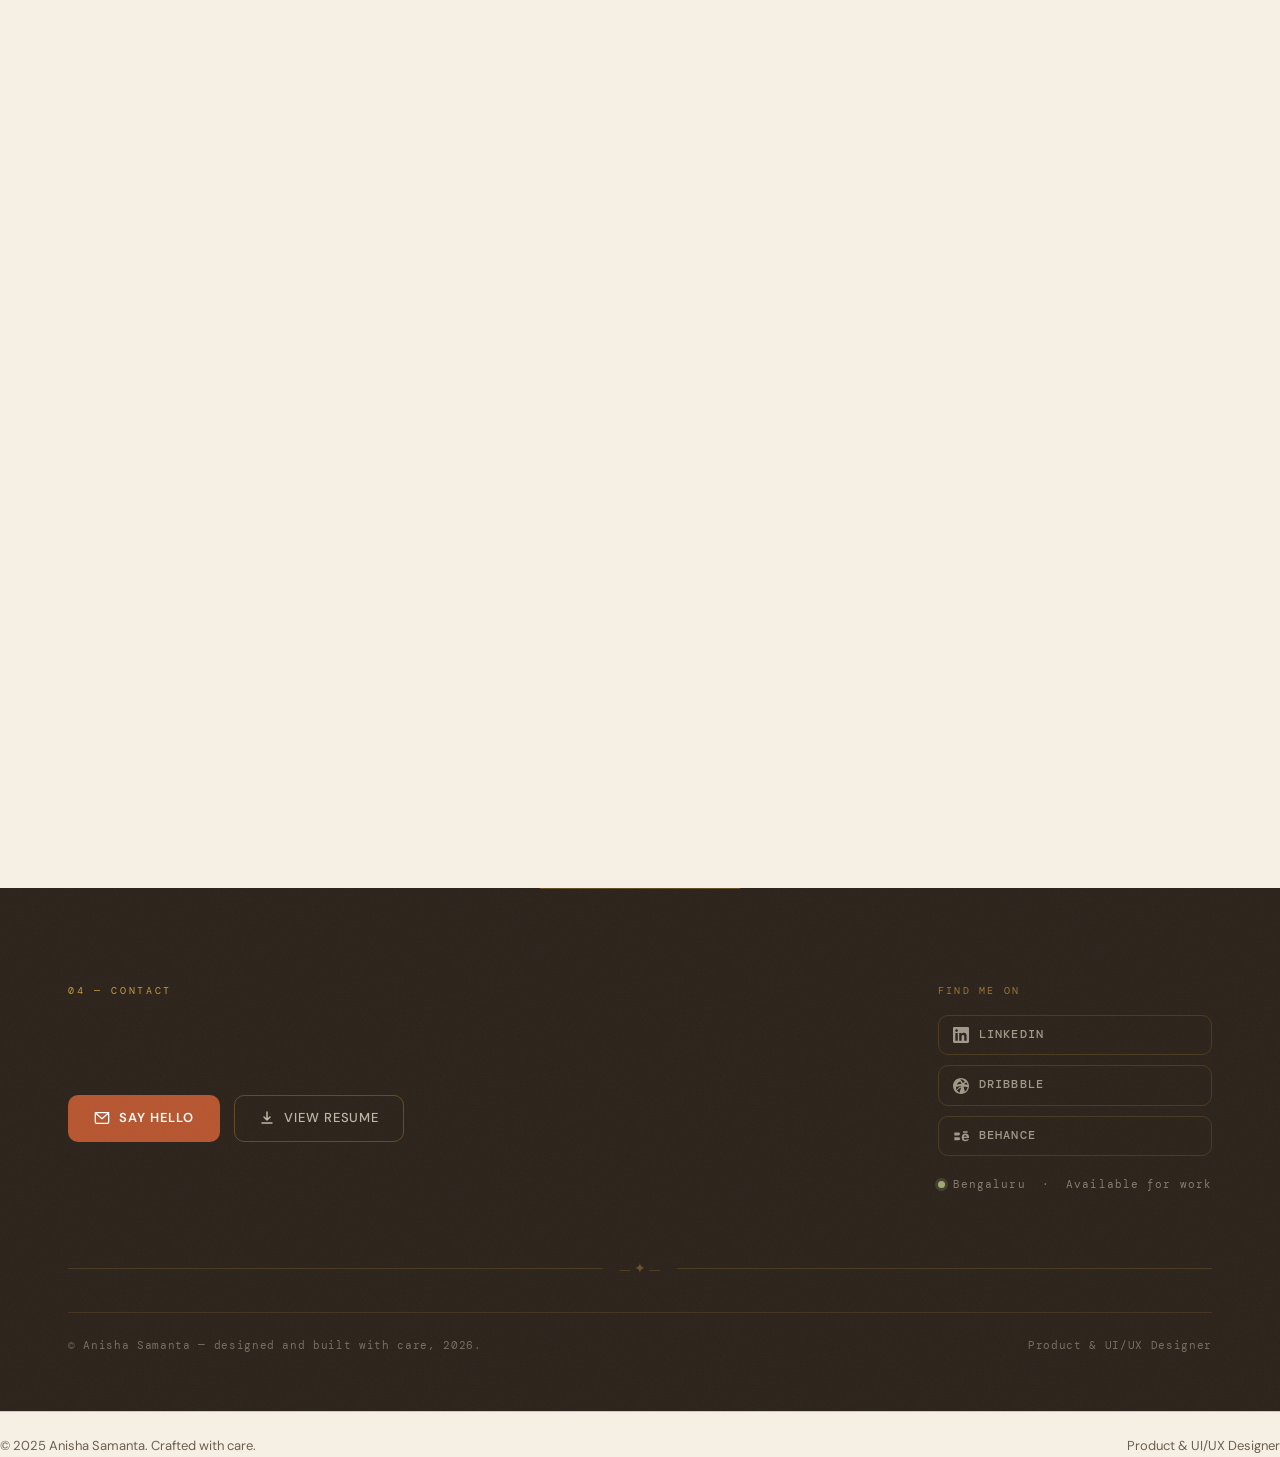
==== commit d8eee501: "Academics: use B.Tech instead of B.E. for degree title Co-Authored-By: Claude Sonnet 5 <noreply@anth" ====
--- a/index.html
+++ b/index.html
@@ -3520,7 +3520,7 @@
                         <span class="cred-tag">Degree</span>
                         <span class="cred-year">2017</span>
                     </div>
-                    <p class="cred-title">B.E. in Electronics &amp; Communication Engineering</p>
+                    <p class="cred-title">B.Tech in Electronics &amp; Communication Engineering</p>
                     <div class="cred-foot">
                         <span class="cred-issuer">Supreme Knowledge Foundation Group Of Institutions</span>
                     </div>
